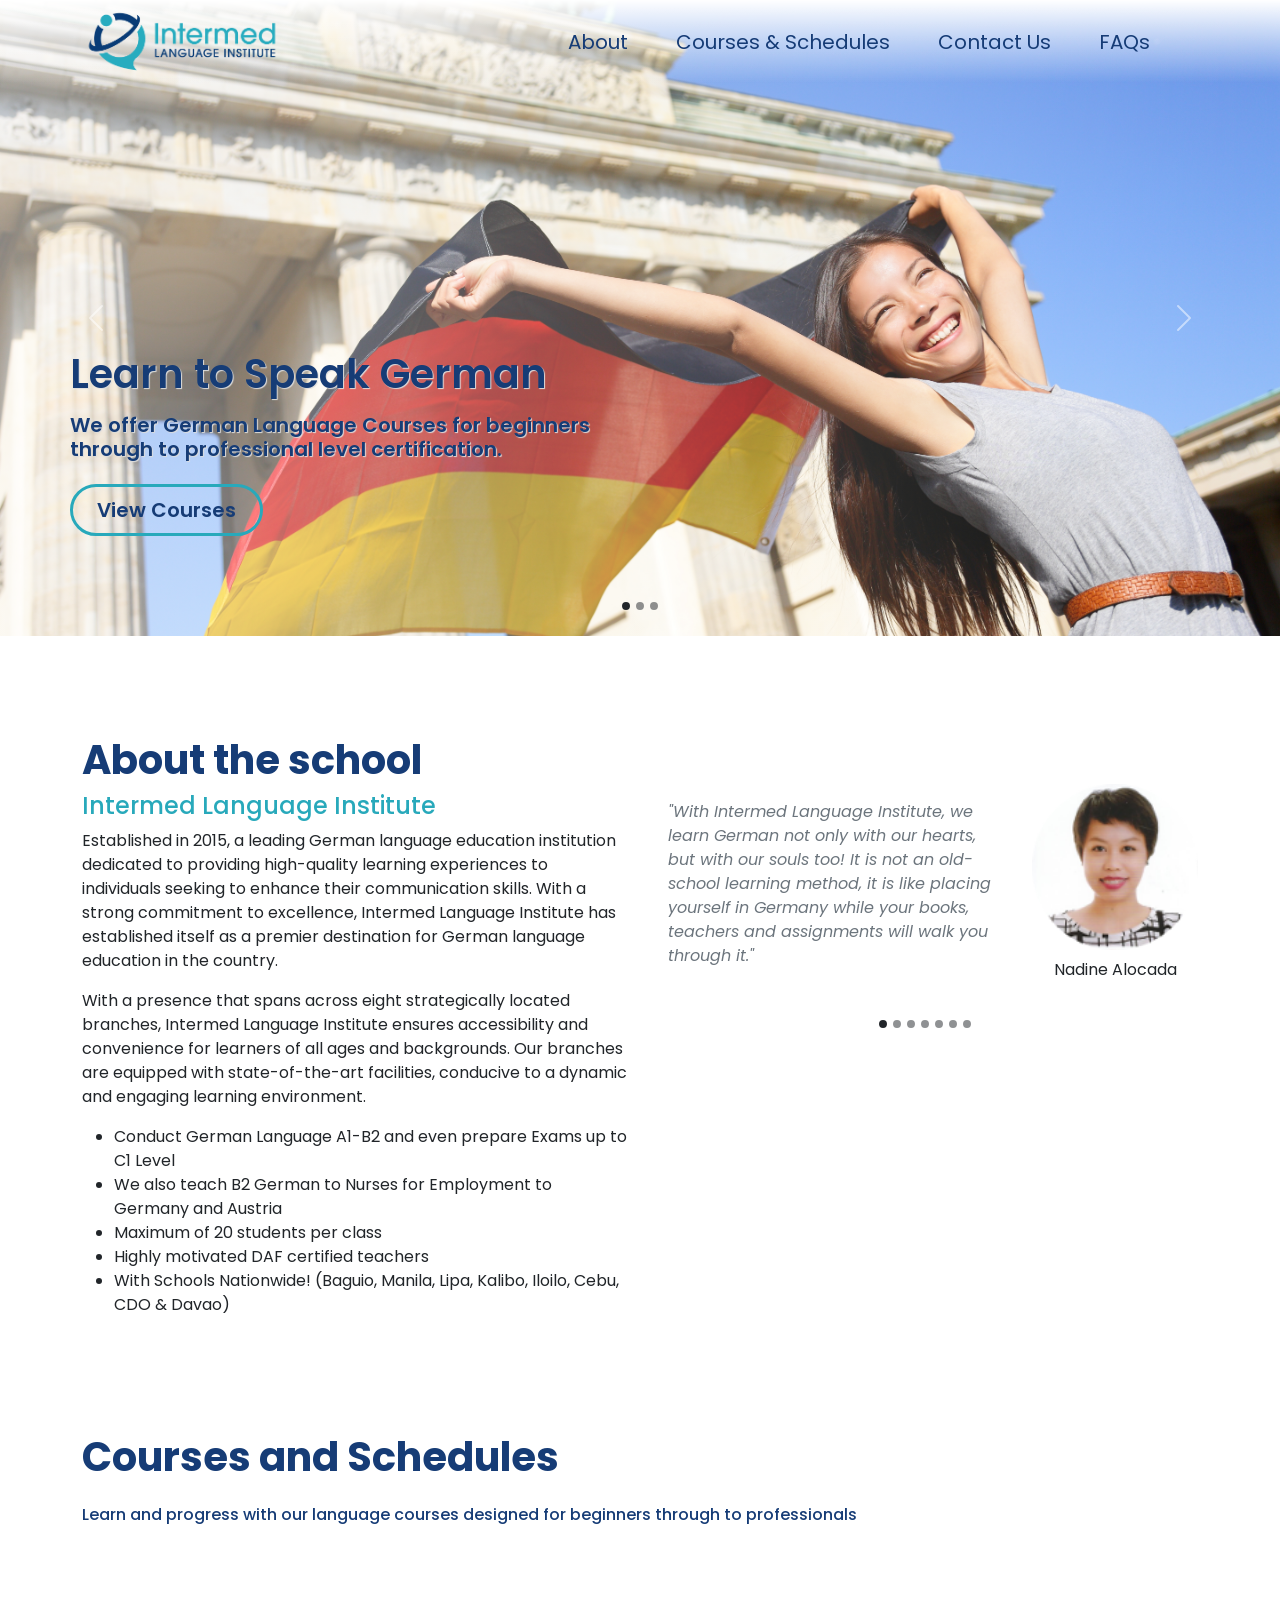
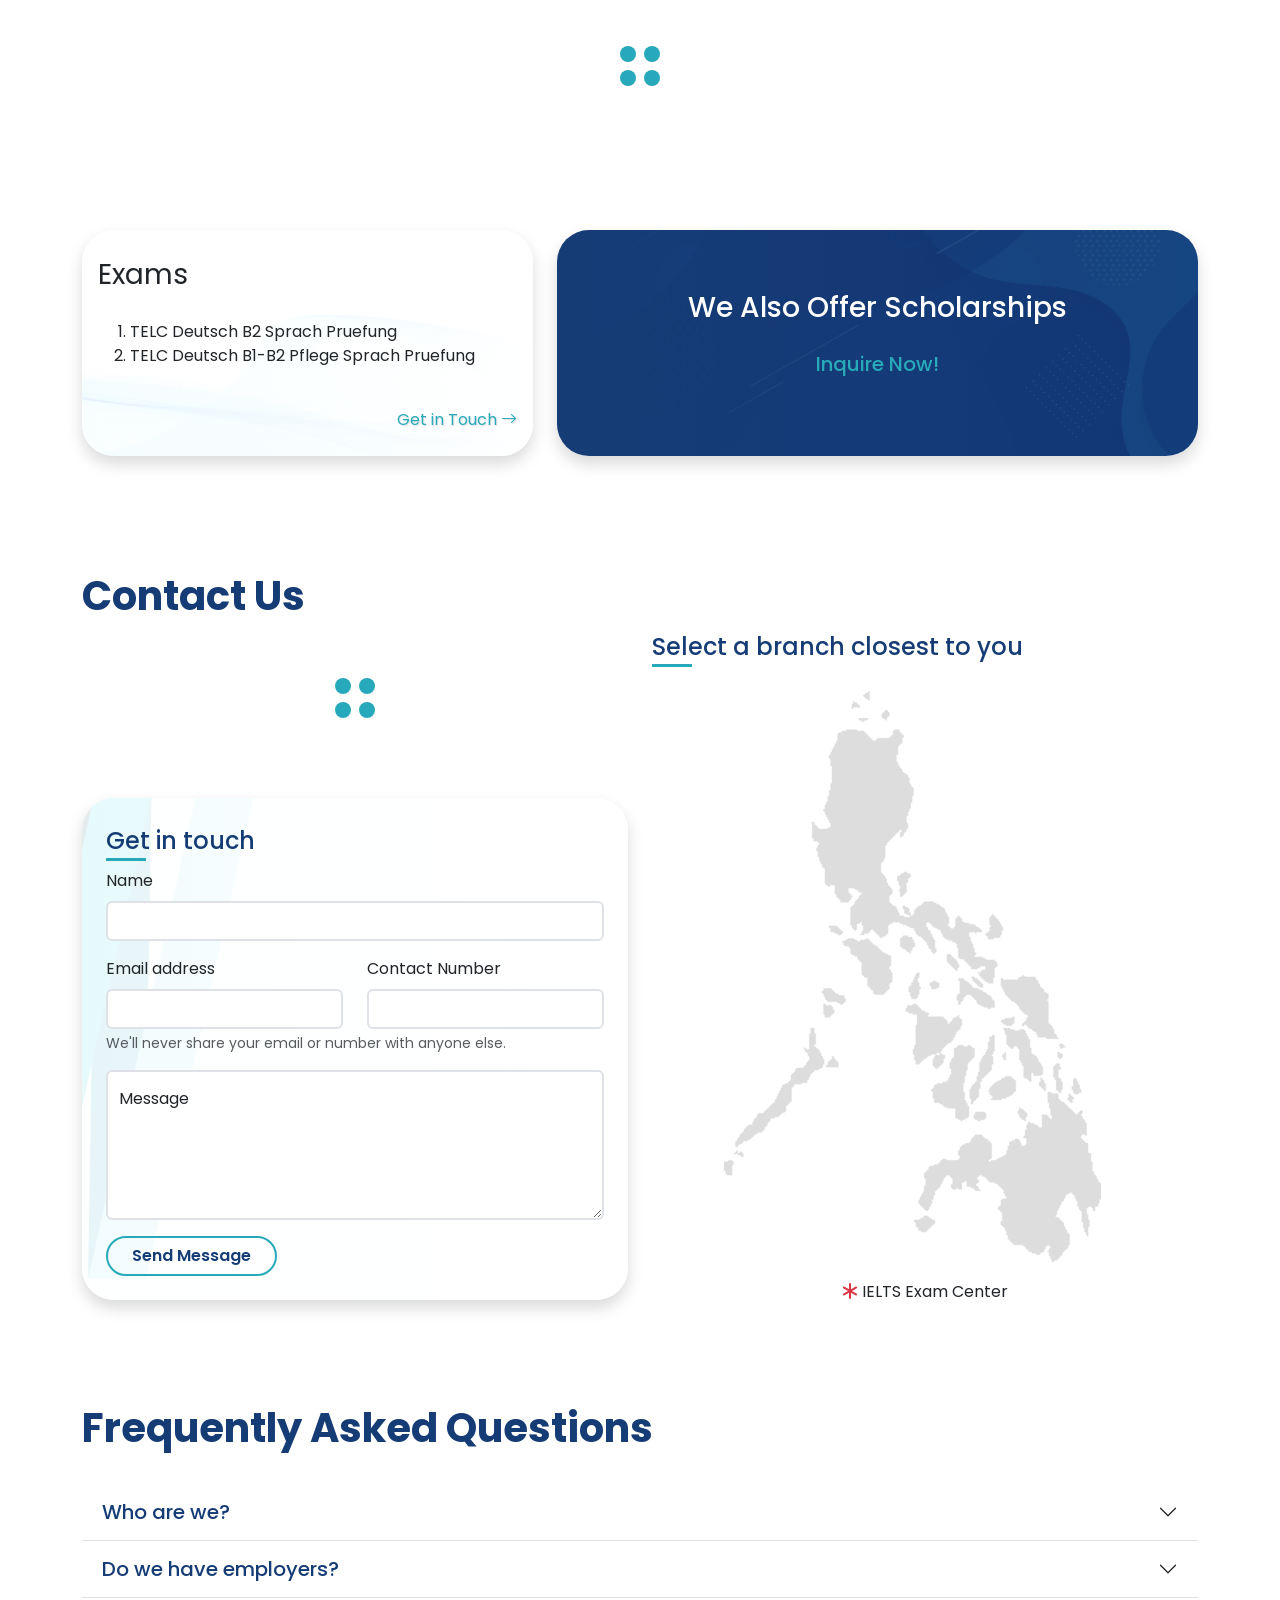
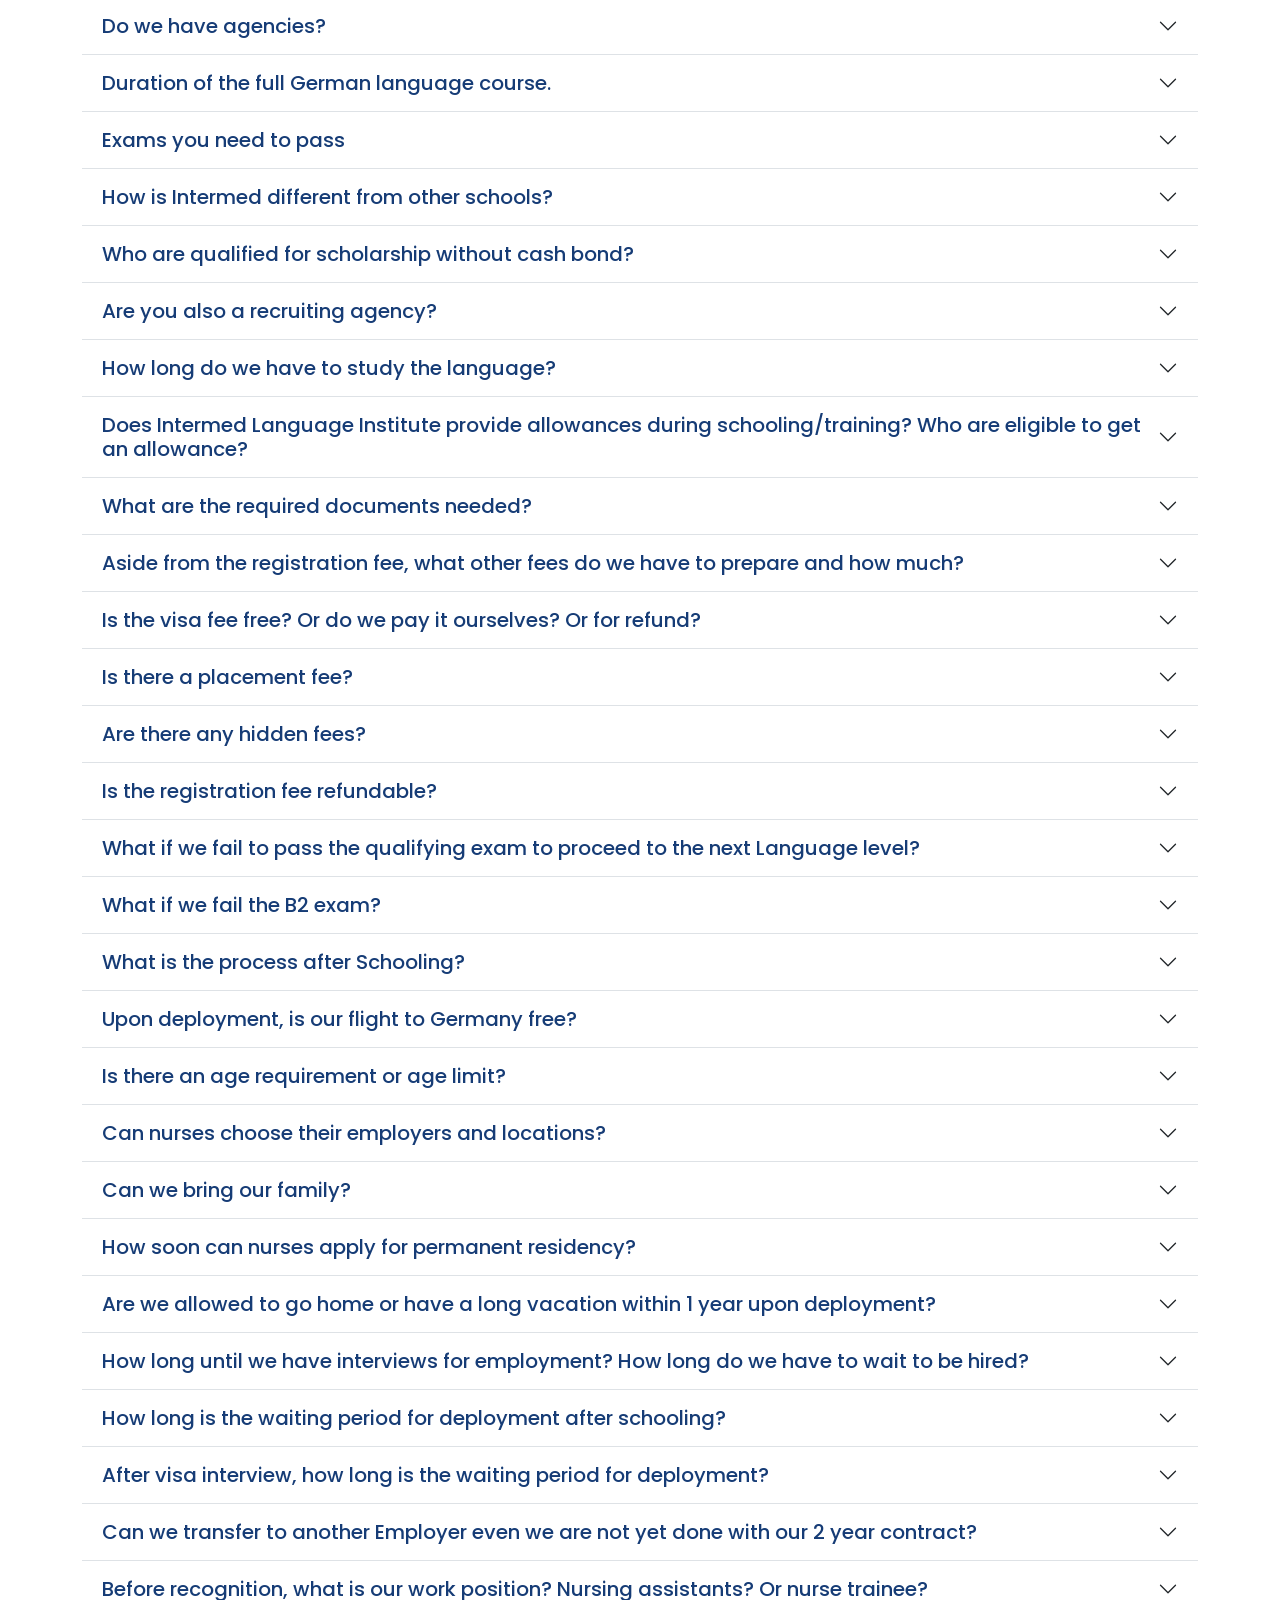
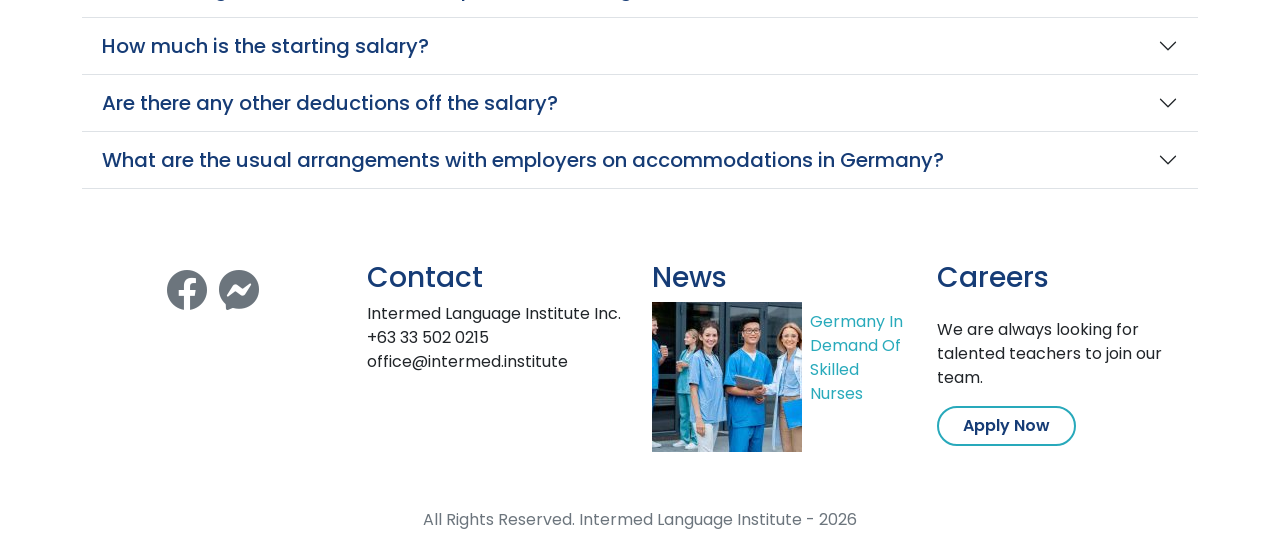
==== index.html @ edffe968 "Initial commit" ====
<!DOCTYPE html>
<html lang="en">

<head>
    <meta charset="UTF-8">
    <meta name="viewport" content="width=device-width, initial-scale=1.0">

    <!-- This site is optimized with the Yoast SEO plugin v15.1.1 - https://yoast.com/wordpress/plugins/seo/ -->
	<title>Intermed Language Institute | German Language School</title>
	<meta name="description" content="Established in 2015, Intermed Language Instuitute is the leading German language school in the Philippines." />
	<meta name="robots" content="index, follow, max-snippet:-1, max-image-preview:large, max-video-preview:-1" />
    <meta name="title" content="Course Schedules | Intermed Language Institute | German Language School">
	<link rel="canonical" href="https://intermed.institute/" />
	<meta property="og:locale" content="en_US" />
	<meta property="og:type" content="website" />
	<meta property="og:title" content="Intermed Language Intitute | German Language School" />
	<meta property="og:description" content="Established in 2015, Intermed Language Instuitute is the leading German language school in the Philippines." />
	<meta property="og:url" content="https://intermed.institute/" />
	<meta property="og:site_name" content="Intermed Language Institute" />
	<meta property="article:modified_time" content="2020-10-29T06:27:48+00:00" />
	<meta name="twitter:card" content="summary_large_image" />
	<script type="application/ld+json" class="yoast-schema-graph">{"@context":"https://schema.org","@graph":[{"@type":"WebSite","@id":"https://intermed.institute/#website","url":"https://intermed.institute/","name":"Intermed Language Institute","description":"Your Gateway to Germany and Austria","potentialAction":[{"@type":"SearchAction","target":"https://intermed.institute/?s={search_term_string}","query-input":"required name=search_term_string"}],"inLanguage":"en-US"},{"@type":"WebPage","@id":"https://intermed.institute/#webpage","url":"https://intermed.institute/","name":"Intermed Language Institute | German Language School","isPartOf":{"@id":"https://intermed.institute/#website"},"datePublished":"2018-08-17T16:15:11+00:00","dateModified":"2020-10-29T06:27:48+00:00","description":"Established in 2015, Intermed Language Instuitute is the leading German language school in the Philippines.","inLanguage":"en-US","potentialAction":[{"@type":"ReadAction","target":["https://intermed.institute/"]}]}]}</script>
	<!-- / Yoast SEO plugin. -->

    <link rel="icon" type="image/png" href="/images/im-icon.png">
    <link href="https://cdn.jsdelivr.net/npm/bootstrap@5.3.3/dist/css/bootstrap.min.css" rel="stylesheet"
        integrity="sha384-QWTKZyjpPEjISv5WaRU9OFeRpok6YctnYmDr5pNlyT2bRjXh0JMhjY6hW+ALEwIH" crossorigin="anonymous">
    <link rel="stylesheet" href="https://cdn.jsdelivr.net/npm/bootstrap-icons@1.11.3/font/bootstrap-icons.min.css">
    <link rel="preconnect" href="https://fonts.googleapis.com">
    <link rel="preconnect" href="https://fonts.gstatic.com" crossorigin>
    <link
        href="https://fonts.googleapis.com/css2?family=Poppins:ital,wght@0,100;0,200;0,300;0,400;0,500;0,600;0,700;0,800;0,900;1,100;1,200;1,300;1,400;1,500;1,600;1,700;1,800;1,900&family=Roboto:ital,wght@0,100;0,300;0,400;0,500;0,700;0,900;1,100;1,300;1,400;1,500;1,700;1,900&display=swap"
        rel="stylesheet">

    <link rel="stylesheet" href="style.css" />
    <link rel="stylesheet" href="fonts.css" />
    <link rel="stylesheet" href="loader.css" />

</head>

<body class="poppins-regular">
    <nav class="navbar navbar-expand-md fixed-top p-0" id="navbar-menu" aria-label="Thirteenth navbar example">
        <div class="container-md">
            <a class="navbar-brand col-lg-3 me-auto scroll-to-section" href="#home">
                <img src="/images/logo.png" width="200px" />
            </a>
            <button class="navbar-toggler" type="button" data-bs-toggle="collapse" data-bs-target="#navbarsExample11"
                aria-controls="navbarsExample11" aria-expanded="false" aria-label="Toggle navigation">
                <span class="navbar-toggler-icon"></span>
            </button>

            <div class="collapse navbar-collapse d-lg-flex justify-content-end" id="navbarsExample11">
                <ul class="navbar-nav justify-content-lg-end">
                    <li class="nav-item">
                        <a class="nav-link pe-5 ps-0 scroll-to-section" href="#about">About</a>
                    </li>
                    <li class="nav-item">
                        <a class="nav-link pe-5 ps-0 scroll-to-section" href="#courses">Courses & Schedules</a>
                    </li>
                    <!-- <li class="nav-item">
                        <a class="nav-link pe-5 ps-0 scroll-to-section" href="#scholarship">Scholarship</a>
                    </li> -->
                    <li class="nav-item">
                        <a class="nav-link pe-5 ps-0 scroll-to-section" href="#contact-us">Contact Us</a>
                    </li>
                    <li class="nav-item">
                        <a class="nav-link pe-5 ps-0 scroll-to-section" href="#faq">FAQs</a>
                    </li>
                </ul>
            </div>
        </div>
    </nav>
    <section id="home">
        <div class="container-fluid p-0">
            <div id="carousel-main" class="carousel slide carousel-fade" data-bs-ride="carousel"
                data-bs-interval="10000">
                <div class="carousel-indicators">
                    <button type="button" data-bs-target="#carousel-main" data-bs-slide-to="0" class="active bg-dark"
                        aria-current="true" aria-label="Learn to Speak German"></button>
                    <button type="button" data-bs-target="#carousel-main" data-bs-slide-to="1" class="bg-dark"
                        aria-label="Join a Course"></button>
                    <button type="button" data-bs-target="#carousel-main" data-bs-slide-to="2" class="bg-dark"
                        aria-label="Your Gateway to Germany and Austria"></button>
                </div>
                <div class="carousel-inner">
                    <div class="carousel-item active" id="carousel-main-first">
                        <div class="container-md" style="padding:350px 0 100px 0;">
                            <div class="row justify-content-start">
                                <div class="col-6">
                                    <h1>Learn to Speak German</h1>
                                    <h5>We offer German Language Courses for beginners <br /> through to professional
                                        level certification.</h5>
                                    <a href="#courses" type="button"
                                        class="btn btn-outline-info border-3 rounded-pill btn-lg px-4 mt-2 btn-main-carousel">View
                                        Courses</a>
                                </div>
                            </div>
                        </div>
                    </div>
                    <div class="carousel-item" id="carousel-main-second">
                        <div class="container-md" style="padding:350px 0 100px 0;">
                            <div class="row justify-content-end">
                                <div class="col-6">
                                    <h1>Join a Course</h1>
                                    <h5>Find the next German Language Course available for you. <br /><br /></h5>
                                    <a href="#courses" type="button"
                                        class="btn btn-outline-info border-3 rounded-pill btn-lg px-4 mt-2 btn-main-carousel">See
                                        Schedules</a>
                                </div>
                            </div>
                        </div>
                    </div>
                    <div class="carousel-item" id="carousel-main-third">
                        <div class="container-md" style="padding:350px 0 100px 0;">
                            <div class="row justify-content-start">
                                <div class="col-6">
                                    <h1>We Offer Scholarships</h1>
                                    <h5>Free German Language Courses for eligible individuals.</h5>
                                    <a href="javascript:void(0);" type="button"
                                        class="btn btn-outline-info border-3 rounded-pill btn-lg px-4 mt-2 btn-main-carousel"
                                        data-bs-toggle="modal" data-bs-target="#inquiry-modal"
                                        data-bs-course="Scholarship">Inquire Details</a>
                                </div>
                            </div>
                        </div>
                    </div>
                </div>
                <button class="carousel-control-prev" type="button" data-bs-target="#carousel-main"
                    data-bs-slide="prev">
                    <span class="carousel-control-prev-icon" aria-hidden="true"></span>
                    <span class="visually-hidden">Previous</span>
                </button>
                <button class="carousel-control-next" type="button" data-bs-target="#carousel-main"
                    data-bs-slide="next">
                    <span class="carousel-control-next-icon" aria-hidden="true"></span>
                    <span class="visually-hidden">Next</span>
                </button>
            </div>
        </div>
    </section>
    <section id="about" class="page-section">
        <div class="container-md">
            <div class="row row-cols-1 row-cols-lg-2">
                <div class="col">
                    <h1 class="title">About the school</h1>
                    <h2 class="subtitle">Intermed Language Institute</h2>
                    <p>Established in 2015, a leading German language education institution dedicated to providing high-quality learning experiences to individuals seeking to enhance their communication skills. With a strong commitment to excellence, Intermed Language Institute has established itself as a premier destination for German language education in the country.</p>
                    <p>With a presence that spans across eight strategically located branches, Intermed Language Institute ensures accessibility and convenience for learners of all ages and backgrounds. Our branches are equipped with state-of-the-art facilities, conducive to a dynamic and engaging learning environment.</p>
                    <ul>
                        <li>Conduct German Language A1-B2 and even prepare Exams up to C1 Level</li>
                        <li>We also teach B2 German to Nurses for Employment to Germany and Austria</li>
                        <li>Maximum of 20 students per class</li>
                        <li>Highly motivated DAF certified teachers</li>
                        <li>With Schools Nationwide! (Baguio, Manila, Lipa, Kalibo, Iloilo, Cebu, CDO & Davao)</li>
                    </ul>
                </div>
                <div class="col">
                    <div id="carousel-testimonials" class="carousel slide" data-bs-ride="carousel">
                        <div class="carousel-indicators" id="carousel-indicators-testimonials"></div>
                        <div class="carousel-inner py-5" id="carousel-inner-testimonials"></div>
                    </div>
                </div>
            </div>
        </div>
    </section>
    <section id="courses" class="page-section">
        <div class="container-md">
            <h1 class="title">Courses and Schedules</h1>
            <h6 class="py-3">Learn and progress with our language courses designed for beginners through to
                professionals</h6>
            <div class="row row-cols-1 row-cols-md-2 row-cols-lg-4 justify-content-center mb-3" id="courses-details">
                <div class="col">
                    <div class="p-5">
                        <div class="wizard-loader">
                            <div class="loader-inner">
                                <div class="box-1"></div>
                                <div class="box-2"></div>
                                <div class="box-3"></div>
                                <div class="box-4"></div>
                            </div>
                        </div>
                    </div>
                </div>
            </div>
            <div class="row">
                <div class="col-md-5 mb-3">
                    <div class="card h-100 border-0 rounded-5 shadow py-3 blue-modern">
                        <div class="card-header fs-3 bg-transparent border-0">Exams</div>
                        <div class="card-body">
                            <ol>
                                <li>TELC Deutsch B2 Sprach Pruefung </li>
                                <li>TELC Deutsch B1-B2 Pflege Sprach Pruefung</li>
                            </ol>
                        </div>
                        <div class="card-footer d-flex justify-content-end bg-transparent border-0">
                            <a href="javascript:void(0);" type="button" class="join-inquire text-decoration-none text-shadow-light"
                                style="--bs-link-color-rgb:40, 170, 187;" data-bs-toggle="modal"
                                data-bs-target="#inquiry-modal" data-bs-course="Exam">Get in Touch <i
                                    class="bi bi-arrow-right"></i></a>
                        </div>
                    </div>
                </div>
                <div class="col-md-7 mb-3">
                    <div class="card h-100 border-0 rounded-5 shadow py-3 dark-blue-abstract">
                        <div class="card-body d-flex flex-column align-items-center justify-content-center">
                            <h3 class="text-white">We Also Offer Scholarships</h3>
                            <div class="py-3">
                                <a href="javascript:void(0);" type="button"
                                    class="join-inquire text-decoration-none fs-5 fw-medium"
                                    style="--bs-link-color-rgb:40, 170, 187;" data-bs-toggle="modal"
                                    data-bs-target="#inquiry-modal" data-bs-course="Scholarship">Inquire Now!</a>
                            </div>
                        </div>
                    </div>
                </div>
            </div>
        </div>
    </section>
    <!-- <section id="scholarship" class="page-section">
        <div class="container-md">
            <div class="row row-cols-1 row-cols-md-2">
                <div class="col">
                    <h1 class="title">Scholarships</h1>
                    <p>Are you a Filipino Registered Nurse?</p>
                    <p>Are you interested to live and work in Germany?</p>
                    <p>Do you have at least 2 years of recent bedside experience preferably from a hospital abroad or
                        local tertiary hospitals? (dental, derma, school, company, or occupational nurse roles do not
                        qualify)</span></p>
                    <ul>
                        <li>Below 40 years old</li>
                        <li>Work gap must not exceed to 1 year</li>
                    </ul>
                    <p>Please leave us your details and CV here to see if you are eligible for our (8 month course)
                        scholarship program!</p>
                    <p>Let us be your gateway to Germany!</p>
                    <p>Scholarship inclusions:</p>
                    <ul>
                        <li>FREE TUITION FEES for full language levels (A1 to B2)</li>
                        <li>No placement fees and no salary deductions</li>
                        <li>Free translation of original documents by accredited translators in Germany</li>
                        <li>Free One-way ticket to Germany upon deployment shouldered by the employer</li>
                        <li>Free TELC B2 intensive review and free TELC B2 exam on first take</li>
                        <li>Free PDF books for the online class &amp; free physical books for when the physical classes
                            resume</li>
                        <li>Secured employment contract</li>
                    </ul>
                </div>
                <div class="col">
                    <form id="apply-scholarship-form" enctype="multipart/form-data"
                        class="rounded-5 shadow px-4 pt-2 pb-5">
                        <h3 class="subtitle py-3">Apply for Scholarship</h3>
                        <div class="mb-3">
                            <label for="scholarship-name" class="form-label">Name</label>
                            <input type="text" class="form-control border-2" id="scholarship-name" name="name" required />
                        </div>
                        <div class="row row-cols-2">
                            <div class="col">
                                <label for="scholarship-email" class="form-label">Email address</label>
                                <input type="email" class="form-control border-2" name="email" id="scholarship-email"
                                    aria-describedby="infoHelp" required />
                            </div>
                            <div class="col">
                                <label for="scholarship-email" class="form-label">Contact Number</label>
                                <input type="text" class="form-control border-2" name="number" id="scholarship-contact"
                                    aria-describedby="infoHelp" required />
                            </div>
                        </div>
                        <div id="infoHelp" class="form-text mb-3">We'll never share your email or number with anyone
                            else.</div>
                        <div class="mb-3">
                            <label for="scholarship-file" class="form-label">Upload CV</label>
                            <input class="form-control border-2" type="file" name="file" id="scholarship-file"
                                accept="application/pdf, image/*, text/plain" required />
                        </div>
                        <div class="mb-3 form-floating">
                            <textarea class="form-control border-2" placeholder="Message" name="message"
                                id="scholarship-message" style="min-height: 150px"></textarea>
                            <label for="scholarship-message">Message</label>
                        </div>
                        <button type="submit" class="btn btn-outline-info btn-normal rounded-pill border-2 px-4">Send
                            Application</button>
                    </form>
                </div>
            </div>
        </div>
    </section> -->
    <section id="contact-us" class="page-section">
        <div class="container-md">
            <h1 class="title">Contact Us</h1>
            <div class="row row-cols-1 row-cols-lg-2">
                <div class="col order-lg-2">
                    <h3 class="subtitle">Select a branch closest to you</h3>
                    <div class="p-3 d-flex justify-content-center">
                        <div class="position-relative" id="philippine-map">
                            <img src="/images/map.png" />
                        </div>
                    </div>
                    <div class="text-center"><i class="bi bi-asterisk text-danger"></i> IELTS Exam Center</div>
                </div>
                <div class="col order-md-1">
                    <div id="contact-location-details" class="mb-3">
                        <div class="wizard-loader">
                            <div class="loader-inner">
                                <div class="box-1"></div>
                                <div class="box-2"></div>
                                <div class="box-3"></div>
                                <div class="box-4"></div>
                            </div>
                        </div>
                    </div>
                    <form id="contact-us-form" class="rounded-5 shadow p-4 blue-line">
                        <div id="contact-wrapper">
                            <input type="hidden" name="to" id="contact-to" />
                            <h3 class="subtitle">Get in touch</h3>
                            <div class="mb-3">
                                <label for="contact-name" class="form-label">Name</label>
                                <input type="text" class="form-control border-2" id="contact-name" name="name"
                                    required />
                            </div>
                            <div class="row row-cols-2">
                                <div class="col">
                                    <label for="contact-email" class="form-label">Email address</label>
                                    <input type="email" class="form-control border-2" name="email" id="contact-email"
                                        aria-describedby="infoHelp" required />
                                </div>
                                <div class="col">
                                    <label for="contact-number" class="form-label">Contact Number</label>
                                    <input type="text" class="form-control border-2" name="number" id="contact-number"
                                        aria-describedby="infoHelp" required />
                                </div>
                            </div>
                            <div id="infoHelp" class="form-text mb-3">We'll never share your email or number with anyone
                                else.</div>
                            <div class="mb-3 form-floating">
                                <textarea class="form-control border-2" placeholder="Message" name="message"
                                    id="contact-message" style="min-height: 150px"></textarea>
                                <label for="contact-message">Message</label>
                            </div>
                            <div class="d-flex align-items-center">
                                <button type="submit"
                                    class="btn btn-outline-info btn-normal rounded-pill border-2 px-4">Send
                                    Message</button>
                                <p class="notifier text-success my-0 mx-3 d-none">Message Sent!</p>
                            </div>
                        </div>
                    </form>
                </div>
            </div>
        </div>
    </section>
    <section id="faq" class="page-section mb-5">
        <div class="container-md">
            <h1 class="title">Frequently Asked Questions</h1>
            <div class="py-4">
            <div class="accordion" id="faq-accordion"></div>
            </div>
        </div>
    </section>
    <footer>
        <div class="container-md mb-5">
            <div class="row row-cols-1 row-cols-md-2 row-cols-lg-4">
                <div class="col d-flex justify-content-center">
                    <div>
                        <a href="https://www.facebook.com/intermedph" target="_blank" type="button" class="mx-1"><i
                                class="bi bi-facebook fs-1 text-secondary"></i></a>
                        <a href="https://www.facebook.com/msg/intermedph" target="_blank" type="button" class="mx-1"><i
                                class="bi bi-messenger fs-1 text-secondary"></i></a>
                    </div>
                </div>
                <div class="col">
                    <h3>Contact</h3>
                    <div>Intermed Language Institute Inc.</div>
                    <div><a href="tel:+63 33 502 0215" target="_blank" class="text-decoration-none text-dark">+63 33 502 0215</a></div>
                    <div><a href="mailto:office@intermed.institute" target="_blank" class="text-decoration-none text-dark">office@intermed.institute</a></div>
                </div>
                <div class="col">
                    <h3>News</h3>
                    <div class="d-flex">
                        <img src="/images/news.jpg" />
                        <div class="p-2">
                            <a href="https://www.make-it-in-germany.com/en/working-in-germany/professions-in-demand/nursing"
                                target="_blank" class="fs-6 text-capitalize text-decoration-none"
                                style="--bs-link-color-rgb:40, 170, 187;">Germany In
                                Demand Of Skilled Nurses</a>
                        </div>
                    </div>
                </div>
                <div class="col">
                    <h3>Careers</h3>
                    <div class="py-3">We are always looking for talented teachers to join our team.</div>
                    <div class="text-left">
                        <button type="button" class="btn btn-outline-info rounded-pill px-4 btn-normal border-2"
                            data-bs-toggle="modal" data-bs-target="#application-modal" data-bs-title="Career Application">Apply
                            Now</button>
                    </div>
                </div>
            </div>
        </div>
        <div class="text-center p-2 text-secondary">
            All Rights Reserved. Intermed Language Institute - <span id="year"></span>
        </div>
    </footer>
    <!-- Modal -->
    <div class="modal fade" id="inquiry-modal" tabindex="-1" aria-labelledby="inquiry-modal-label" aria-hidden="true">
        <div class="modal-dialog modal-dialog-centered modal-lg">
            <div class="modal-content blue-line rounded-5 border-0 p-3">
                <div class="modal-header border-0">
                    <h1 class="modal-title fs-5" id="inquiry-modal-label">Courses or Schedules Inquiry</h1>
                    <button type="button" class="btn-close" data-bs-dismiss="modal" aria-label="Close"></button>
                </div>
                <div class="modal-body">
                    <form id="inquiry-form">
                        <div id="inquiry-wrapper">
                            <div class="mb-3">
                                <label for="inquiry-name" class="form-label">For</label>
                                <select class="form-control border-2" id="inquiry-for" name="for" required></select>
                            </div>
                            <div class="mb-3">
                                <label for="inquiry-name" class="form-label">Name</label>
                                <input type="text" class="form-control border-2" id="inquiry-name" name="name"
                                    required />
                            </div>
                            <div class="row row-cols-2">
                                <div class="col">
                                    <label for="inquiry-email" class="form-label">Email address</label>
                                    <input type="email" class="form-control border-2" name="email" id="inquiry-email"
                                        aria-describedby="infoHelp" required />
                                </div>
                                <div class="col">
                                    <label for="inquiry-number" class="form-label">Contact Number</label>
                                    <input type="text" class="form-control border-2" name="number" id="inquiry-number"
                                        aria-describedby="infoHelp" required />
                                </div>
                            </div>
                            <div id="infoHelp" class="form-text mb-3">We'll never share your email or number with anyone
                                else.</div>
                            <div class="mb-3 form-floating">
                                <textarea class="form-control border-2" placeholder="Message" name="message"
                                    id="inquiry-message" style="min-height: 150px"></textarea>
                                <label for="inquiry-message">Message</label>
                            </div>
                            <div class="d-flex align-items-center">
                                <button type="submit"
                                    class="btn btn-outline-info btn-normal rounded-pill border-2 px-4">Send
                                    Message</button>
                                <p class="notifier text-success my-0 mx-3 d-none">Message Sent!</p>
                            </div>
                        </div>
                    </form>
                </div>
            </div>
        </div>
    </div>
    <!-- Modal -->
    <div class="modal fade" id="application-modal" tabindex="-1" aria-labelledby="application-modal-label"
        aria-hidden="true">
        <div class="modal-dialog modal-dialog-centered modal-lg">
            <div class="modal-content blue-line rounded-5 border-0 p-3">
                <div class="modal-header border-0">
                    <h1 class="modal-title fs-5" id="application-modal-label">Application</h1>
                    <button type="button" class="btn-close" data-bs-dismiss="modal" aria-label="Close"></button>
                </div>
                <div class="modal-body">
                    <form id="application-form" enctype="multipart/form-data">
                        <input type="hidden" name="for" />
                        <div id="application-wrapper">
                            <div class="mb-3">
                                <label for="application-name" class="form-label">Name</label>
                                <input type="text" class="form-control border-2" id="application-name" name="name"
                                    required />
                            </div>
                            <div class="row row-cols-2">
                                <div class="col">
                                    <label for="application-email" class="form-label">Email address</label>
                                    <input type="email" class="form-control border-2" name="email"
                                        id="application-email" aria-describedby="infoHelp" required />
                                </div>
                                <div class="col">
                                    <label for="application-number" class="form-label">Contact Number</label>
                                    <input type="text" class="form-control border-2" name="number"
                                        id="application-number" aria-describedby="infoHelp" required />
                                </div>
                            </div>
                            <div id="infoHelp" class="form-text mb-3">We'll never share your email or number with anyone
                                else.</div>
                            <div class="mb-3">
                                <label for="application-file" class="form-label">Upload CV</label>
                                <input class="form-control border-2" type="file" name="file" id="application-file" required />
                            </div>
                            <div class="mb-3 form-floating">
                                <textarea class="form-control border-2" placeholder="Message" name="message"
                                    id="application-message" style="min-height: 150px"></textarea>
                                <label for="application-message">Message</label>
                            </div>
                            <div class="d-flex align-items-center">
                                <button type="submit"
                                    class="btn btn-outline-info btn-normal rounded-pill border-2 px-4">Send
                                    Application</button>
                                <p class="notifier text-success my-0 mx-3 d-none">Application Sent!</p>
                            </div>
                        </div>
                    </form>
                </div>
            </div>
        </div>
    </div>
    <script src="https://ajax.googleapis.com/ajax/libs/jquery/3.7.1/jquery.min.js"></script>
    <script src="https://cdn.jsdelivr.net/npm/bootstrap@5.3.3/dist/js/bootstrap.bundle.min.js"
        integrity="sha384-YvpcrYf0tY3lHB60NNkmXc5s9fDVZLESaAA55NDzOxhy9GkcIdslK1eN7N6jIeHz"
        crossorigin="anonymous"></script>
    <script type="text/javascript" src="script.js"></script>
</body>

</html>
---- style.css ----
/* body, html{
    color:#163C76;
} */

h1,h2,h3,h4,h5,h6{
    color:#163C76;
}


.nav-link.active {
    border-bottom: 2px solid #28a9bb;
}

.bg-white-gradient {
    background: linear-gradient(0deg, rgba(255, 255, 255, 0) 0%, rgba(255, 255, 255, 1) 100%);
}

.page-section {
    padding-top: 100px;
}

#carousel-main-first {
    background: linear-gradient(90deg, rgba(255, 255, 255, .5) 0%, rgba(255, 255, 255, 0) 100%), url('/images/carousel-menu-first.jpg');
    background-repeat: no-repeat;
    background-size: cover;
    background-position: center;
}

#carousel-main-second {
    background: linear-gradient(90deg, rgba(255, 255, 255, 0) 0%, rgba(255, 255, 255, .5) 100%), url('/images/carousel-menu-second.jpg');
    background-repeat: no-repeat;
    background-size: cover;
    background-position: center;
}

#carousel-main-third {
    background: linear-gradient(90deg, rgba(255, 255, 255, .5) 0%, rgba(255, 255, 255, 0) 100%), url('/images/carousel-menu-third.jpg');
    background-repeat: no-repeat;
    background-size: cover;
    background-position: center;
}

#carousel-main .carousel-inner h1, #carousel-main .carousel-inner h5{
    color: #163c76;
    margin-bottom: 15px;
    font-weight: 600;
    text-shadow: 1px 1px 1px #ddd;
}
.btn-main-carousel{
    --bs-btn-color: #163c76;
    --bs-btn-border-color: #28a9bb;
    --bs-btn-hover-color: #fff;
    --bs-btn-hover-bg: #28a9bb;
    --bs-btn-hover-border-color: #28a9bb;
    --bs-btn-focus-shadow-rgb: 13,202,240;
    --bs-btn-active-color: #fff;
    --bs-btn-active-bg: #28a9bb;
    --bs-btn-active-border-color: #28a9bb;
    font-weight: 600;
}
.btn-main-carousel:hover{
    color: white !important;
}
.btn-normal{
    --bs-btn-color: #163c76;
    --bs-btn-border-color: #28a9bb;
    --bs-btn-hover-color: #fff;
    --bs-btn-hover-bg: #28a9bb;
    --bs-btn-hover-border-color: #28a9bb;
    --bs-btn-focus-shadow-rgb: 13,202,240;
    --bs-btn-active-color: #fff;
    --bs-btn-active-bg: #28a9bb;
    --bs-btn-active-border-color: #28a9bb;
    font-weight: 600;
}
.btn-normal:hover{
    color: white !important;
}

.carousel-indicators [data-bs-target] {
    width: 8px !important;
    height: 8px !important;
    border-radius: 50% !important;
}

.navbar-nav .nav-link {
    font-size: 1.25rem;
    font-weight: 400;
    color: #163C76;
}

.navbar-nav .nav-link:hover {
    color: #28a9bb;
}

.navbar-nav .nav-link.active {
    position: relative;
    border: 0;
    color: #163C76;
}

.navbar-nav .nav-link.active::after {
    content: "";
    position: absolute;
    bottom: 0;
    height: 3px;
    background-color: #28a9bb;
    width: 60%;
    left: 0;
}

h1.title{
    font-weight: 700;
    color: 163C76;
}

h2.subtitle{
    font-size: 1.5rem;
    color:#28a9bb;
}
h3.subtitle{
    position:relative;
    font-size: 1.5rem;
    padding:5px 0;
}
h3.subtitle::after{
    content: "";
    position: absolute;
    bottom: 0;
    height: 3px;
    background-color: #28a9bb;
    width: 40px;
    left: 0;
}
.pin-map{
    text-decoration: none;
    color:#163C76;
    font-weight: 500;
}
.pin-map:hover{
    font-weight: 700;
}
.pin-map.active{
    color:#28a9bb;
    font-weight: 700;
}

.location-details{
    height:180px;
}

.location-details i{
    text-decoration: none;
    color:#28a9bb;
    font-weight: 500;
}
.location-details a, .location-details p{
    text-decoration: none;
    font-weight: 500;
    color: rgba(var(--bs-secondary-rgb));
}
.location-details a:hover{
    color: rgba(var(--bs-dark-rgb));
}
#apply-scholarship-form{
    background:linear-gradient(90deg, rgba(255, 255, 255, .9) 0%, rgba(255, 255, 255, 0.8) 100%),url('/images/blue-light.jpg');
    background-repeat:no-repeat;
    background-position-x:100%;
    background-size:cover;
}
.blue-line{
    background:linear-gradient(90deg, rgba(255, 255, 255, .9) 0%, rgba(255, 255, 255, 1) 100%),url('/images/blue-line.jpg');
    background-repeat:no-repeat;
    background-position-x:80%;
    background-size:cover;
}
.blue-modern{
    background:linear-gradient(90deg, rgba(255, 255, 255, .9) 0%, rgba(255, 255, 255, 1) 100%),url('/images/blue-modern.jpg');
    background-repeat:no-repeat;
    background-position-y:100%;
    background-size:cover;
}
.blue-abstract{
    background:linear-gradient(90deg, rgba(255, 255, 255, 1) 0%, rgba(255, 255, 255, .8) 100%),url('/images/blue-abstract.jpg');
    background-repeat:no-repeat;
    background-size:cover;
}
.dark-blue-abstract{
    background:linear-gradient(90deg, rgba(22, 60, 118, 1) 0%, rgba(22, 60, 118, .8) 100%),url('/images/dark-blue-abstract.jpg');
    background-repeat:no-repeat;
    background-size:cover;
}
.blue-abstract-0{
    background:linear-gradient(90deg, rgba(255, 255, 255, .9) 0%, rgba(255, 255, 255, .86) 100%),url('/images/blue-abstract.jpg');
    background-repeat:no-repeat;
    background-position-y:100%;
    background-position-x:0%;
}
.blue-abstract-25{
    background:linear-gradient(90deg, rgba(255, 255, 255, .85) 0%, rgba(255, 255, 255, .81) 100%),url('/images/blue-abstract.jpg');
    background-repeat:no-repeat;
    background-position-y:100%;
    background-position-x:21%;
}
.blue-abstract-5{
    background:linear-gradient(90deg, rgba(255, 255, 255, .8) 0%, rgba(255, 255, 255, .76) 100%),url('/images/blue-abstract.jpg');
    background-repeat:no-repeat;
    background-position-y:100%;
    background-position-x:39%;
}
.blue-abstract-75{
    background:linear-gradient(90deg, rgba(255, 255, 255, .75) 0%, rgba(255, 255, 255, .71) 100%),url('/images/blue-abstract.jpg');
    background-repeat:no-repeat;
    background-position-y:100%;
    background-position-x:56%;
}
.text-shadow-light{
    text-shadow: 1px 1px 1px #ddd;
}
---- fonts.css ----
.poppins-thin {
    font-family: "Poppins", sans-serif;
    font-weight: 100;
    font-style: normal;
}

.poppins-extralight {
    font-family: "Poppins", sans-serif;
    font-weight: 200;
    font-style: normal;
}

.poppins-light {
    font-family: "Poppins", sans-serif;
    font-weight: 300;
    font-style: normal;
}

.poppins-regular {
    font-family: "Poppins", sans-serif;
    font-weight: 400;
    font-style: normal;
}

.poppins-medium {
    font-family: "Poppins", sans-serif;
    font-weight: 500;
    font-style: normal;
}

.poppins-semibold {
    font-family: "Poppins", sans-serif;
    font-weight: 600;
    font-style: normal;
}

.poppins-bold {
    font-family: "Poppins", sans-serif;
    font-weight: 700;
    font-style: normal;
}

.poppins-extrabold {
    font-family: "Poppins", sans-serif;
    font-weight: 800;
    font-style: normal;
}

.poppins-black {
    font-family: "Poppins", sans-serif;
    font-weight: 900;
    font-style: normal;
}

.poppins-thin-italic {
    font-family: "Poppins", sans-serif;
    font-weight: 100;
    font-style: italic;
}

.poppins-extralight-italic {
    font-family: "Poppins", sans-serif;
    font-weight: 200;
    font-style: italic;
}

.poppins-light-italic {
    font-family: "Poppins", sans-serif;
    font-weight: 300;
    font-style: italic;
}

.poppins-regular-italic {
    font-family: "Poppins", sans-serif;
    font-weight: 400;
    font-style: italic;
}

.poppins-medium-italic {
    font-family: "Poppins", sans-serif;
    font-weight: 500;
    font-style: italic;
}

.poppins-semibold-italic {
    font-family: "Poppins", sans-serif;
    font-weight: 600;
    font-style: italic;
}

.poppins-bold-italic {
    font-family: "Poppins", sans-serif;
    font-weight: 700;
    font-style: italic;
}

.poppins-extrabold-italic {
    font-family: "Poppins", sans-serif;
    font-weight: 800;
    font-style: italic;
}

.poppins-black-italic {
    font-family: "Poppins", sans-serif;
    font-weight: 900;
    font-style: italic;
}

.roboto-thin {
    font-family: "Roboto", sans-serif;
    font-weight: 100;
    font-style: normal;
}

.roboto-thin-italic {
    font-family: "Roboto", sans-serif;
    font-weight: 100;
    font-style: italic;
}

.roboto-light {
    font-family: "Roboto", sans-serif;
    font-weight: 300;
    font-style: normal;
}

.roboto-light-italic {
    font-family: "Roboto", sans-serif;
    font-weight: 300;
    font-style: italic;
}

.roboto-regular {
    font-family: "Roboto", sans-serif;
    font-weight: 400;
    font-style: normal;
}

.roboto-regular-italic {
    font-family: "Roboto", sans-serif;
    font-weight: 400;
    font-style: italic;
}

.roboto-medium {
    font-family: "Roboto", sans-serif;
    font-weight: 500;
    font-style: normal;
}

.roboto-medium-italic {
    font-family: "Roboto", sans-serif;
    font-weight: 500;
    font-style: italic;
}

.roboto-bold {
    font-family: "Roboto", sans-serif;
    font-weight: 700;
    font-style: normal;
}

.roboto-bold-italic {
    font-family: "Roboto", sans-serif;
    font-weight: 700;
    font-style: italic;
}

.roboto-black {
    font-family: "Roboto", sans-serif;
    font-weight: 900;
    font-style: normal;
}

.roboto-black-italic {
    font-family: "Roboto", sans-serif;
    font-weight: 900;
    font-style: italic;
}
---- loader.css ----
.wizard-loader{width:90px;height:90px;margin:40px auto}
.wizard-loader .loader-inner{width:60px;height:60px;position:relative;margin:0 auto}
.wizard-loader .loader-inner div{content:"";width:16px;height:16px;border-radius:50%;background:#28a9bb;position:absolute;top:10px;left:10px;transform-origin:20px 20px;-webkit-animation:loading-14 2s infinite cubic-bezier(.5,0,.5,1);animation:loading-14 2s infinite cubic-bezier(.5,0,.5,1)}
.wizard-loader .loader-inner .box-2{top:10px;left:auto;right:10px;transform-origin:-4px 20px;-webkit-animation:loading-142 2s infinite cubic-bezier(.5,0,.5,1);animation:loading-142 2s infinite cubic-bezier(.5,0,.5,1)}
.wizard-loader .loader-inner .box-3{top:auto;left:auto;right:10px;bottom:10px;transform-origin:-4px -4px;-webkit-animation:loading-143 2s infinite cubic-bezier(.5,0,.5,1);animation:loading-143 2s infinite cubic-bezier(.5,0,.5,1)}
.wizard-loader .loader-inner .box-4{top:auto;bottom:10px;transform-origin:20px -4px;-webkit-animation:loading-144 2s infinite cubic-bezier(.5,0,.5,1);animation:loading-144 2s infinite cubic-bezier(.5,0,.5,1)}
.wizard-loader .text{display:block;font-size:12px;color:#28a9bb;text-align:center}
@-webkit-keyframes loading-14{
	0%{transform:rotate(90deg)}
	50%{transform:rotate(180deg)}
	75%{transform:rotate(270deg)}
	100%{transform:rotate(360deg)}
}
@keyframes loading-14{
	0%{transform:rotate(90deg)}
	50%{transform:rotate(180deg)}
	75%{transform:rotate(270deg)}
	100%{transform:rotate(360deg)}
}
@-webkit-keyframes loading-142{
	0%,25%{transform:rotate(90deg)}
	25%{transform:rotate(180deg)}
	75%{transform:rotate(270deg)}
	100%{transform:rotate(360deg)}
}
@keyframes loading-142{
	0%,25%{transform:rotate(90deg)}
	25%{transform:rotate(180deg)}
	75%{transform:rotate(270deg)}
	100%{transform:rotate(360deg)}
}
@-webkit-keyframes loading-143{
	0%,25%{transform:rotate(90deg)}
	50%{transform:rotate(270deg)}
	100%{transform:rotate(360deg)}
}
@keyframes loading-143{
	0%,25%{transform:rotate(90deg)}
	50%{transform:rotate(270deg)}
	100%{transform:rotate(360deg)}
}
@-webkit-keyframes loading-144{
	0%,25%{transform:rotate(90deg)}
	50%{transform:rotate(180deg)}
	100%,75%{transform:rotate(360deg)}
}
@keyframes loading-144{
	0%,25%{transform:rotate(90deg)}
	50%{transform:rotate(180deg)}
	100%,75%{transform:rotate(360deg)}
}
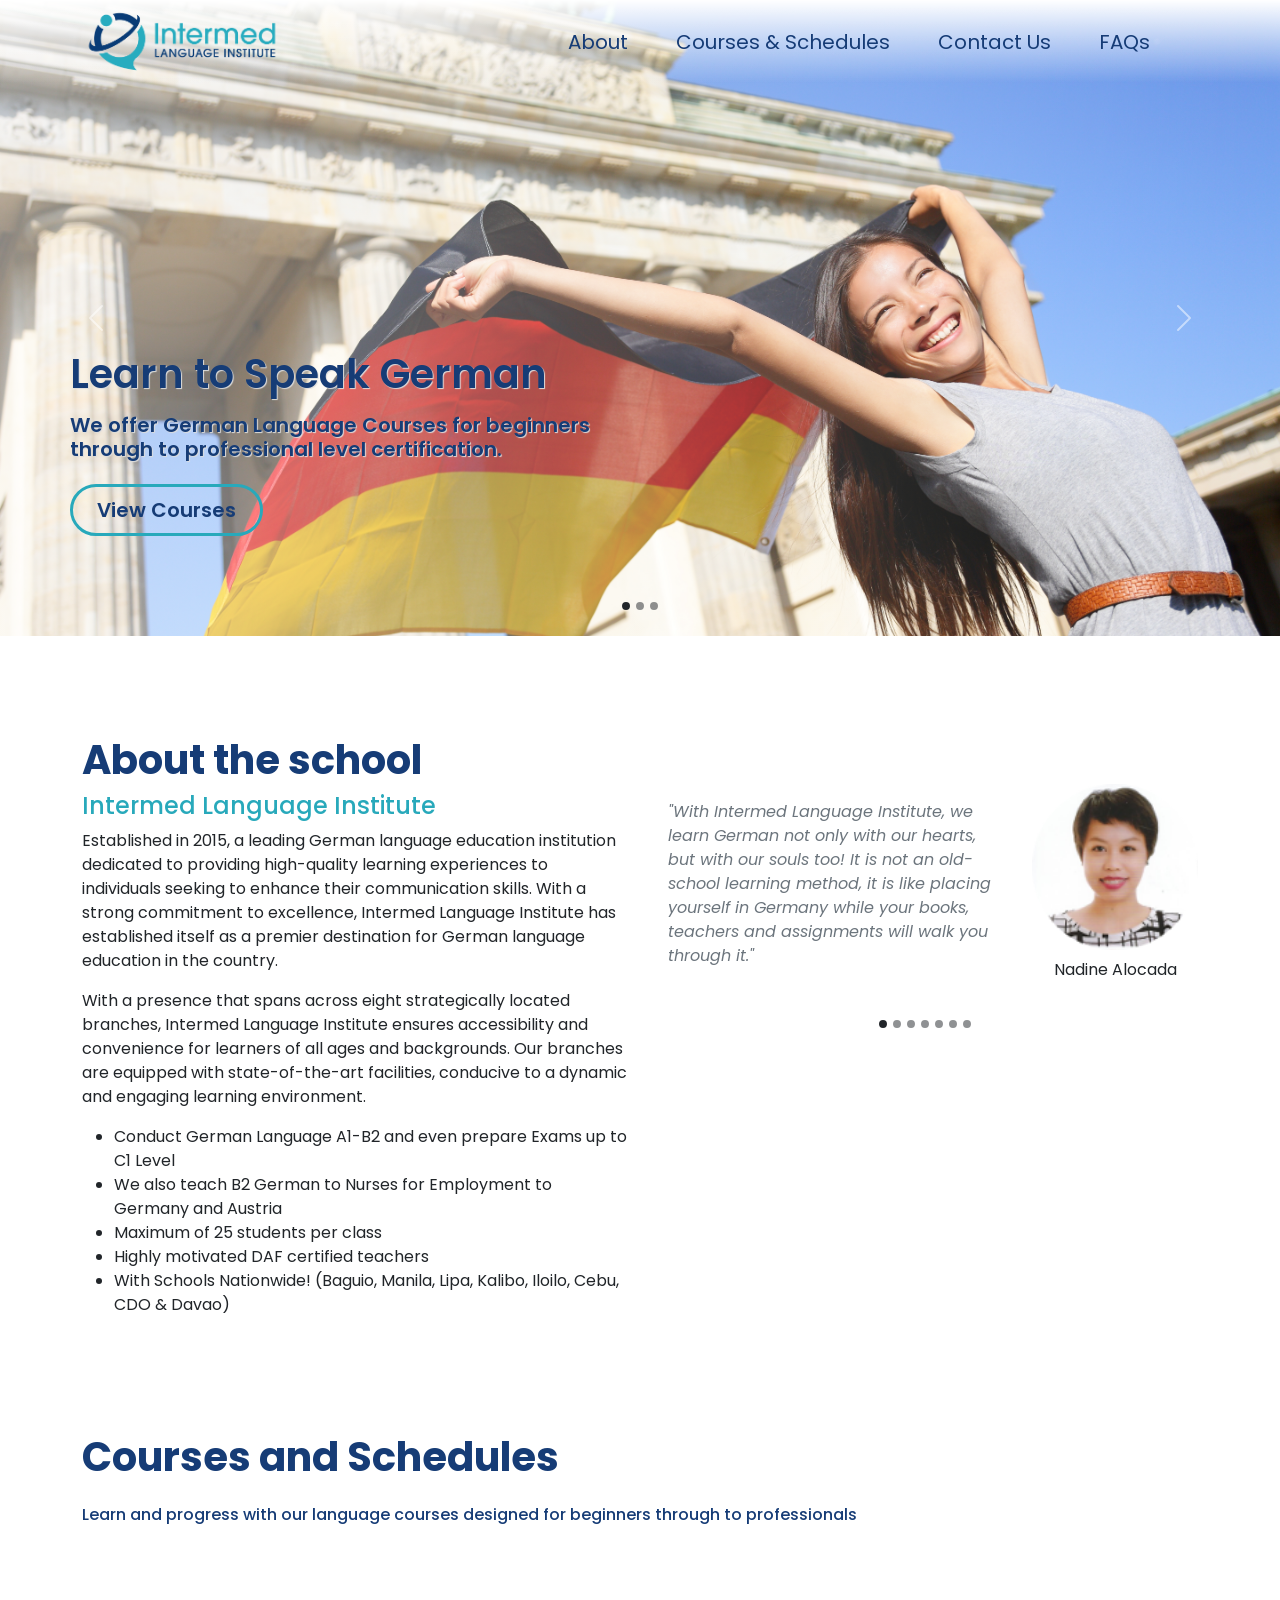
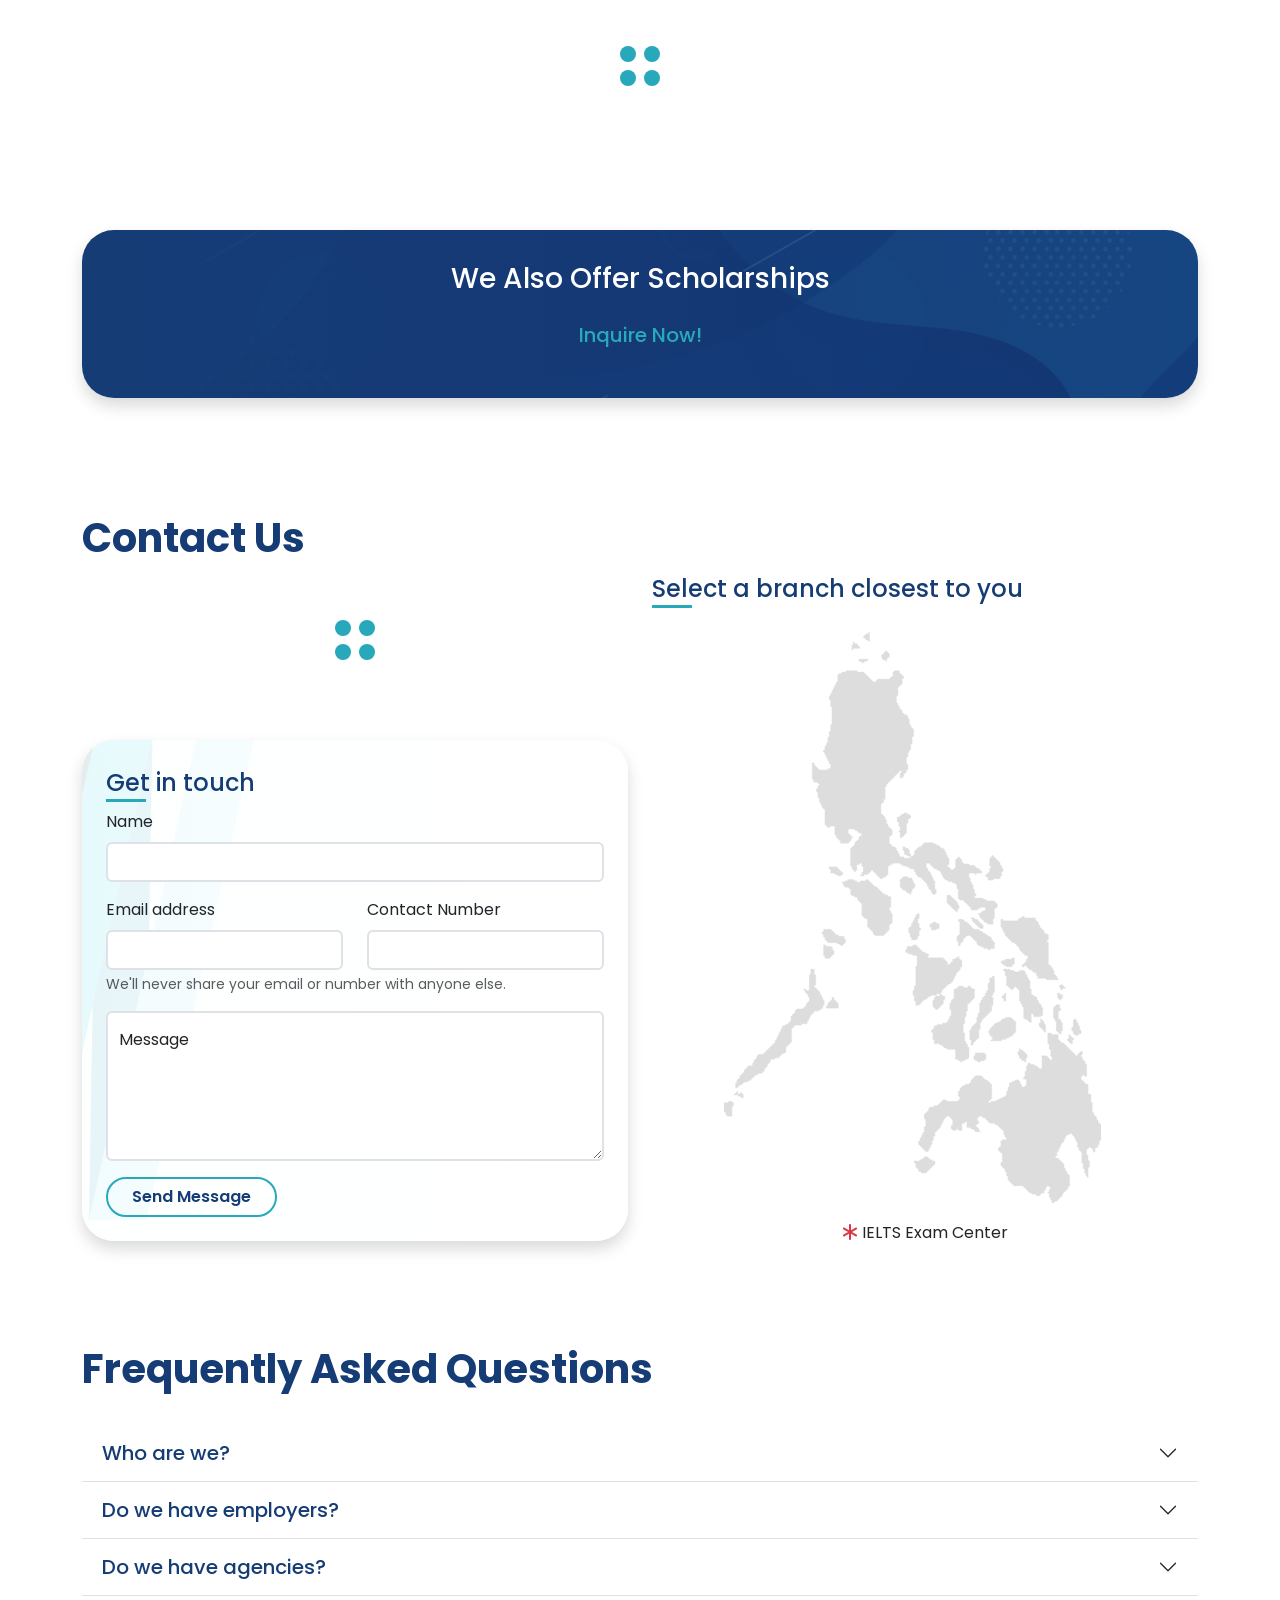
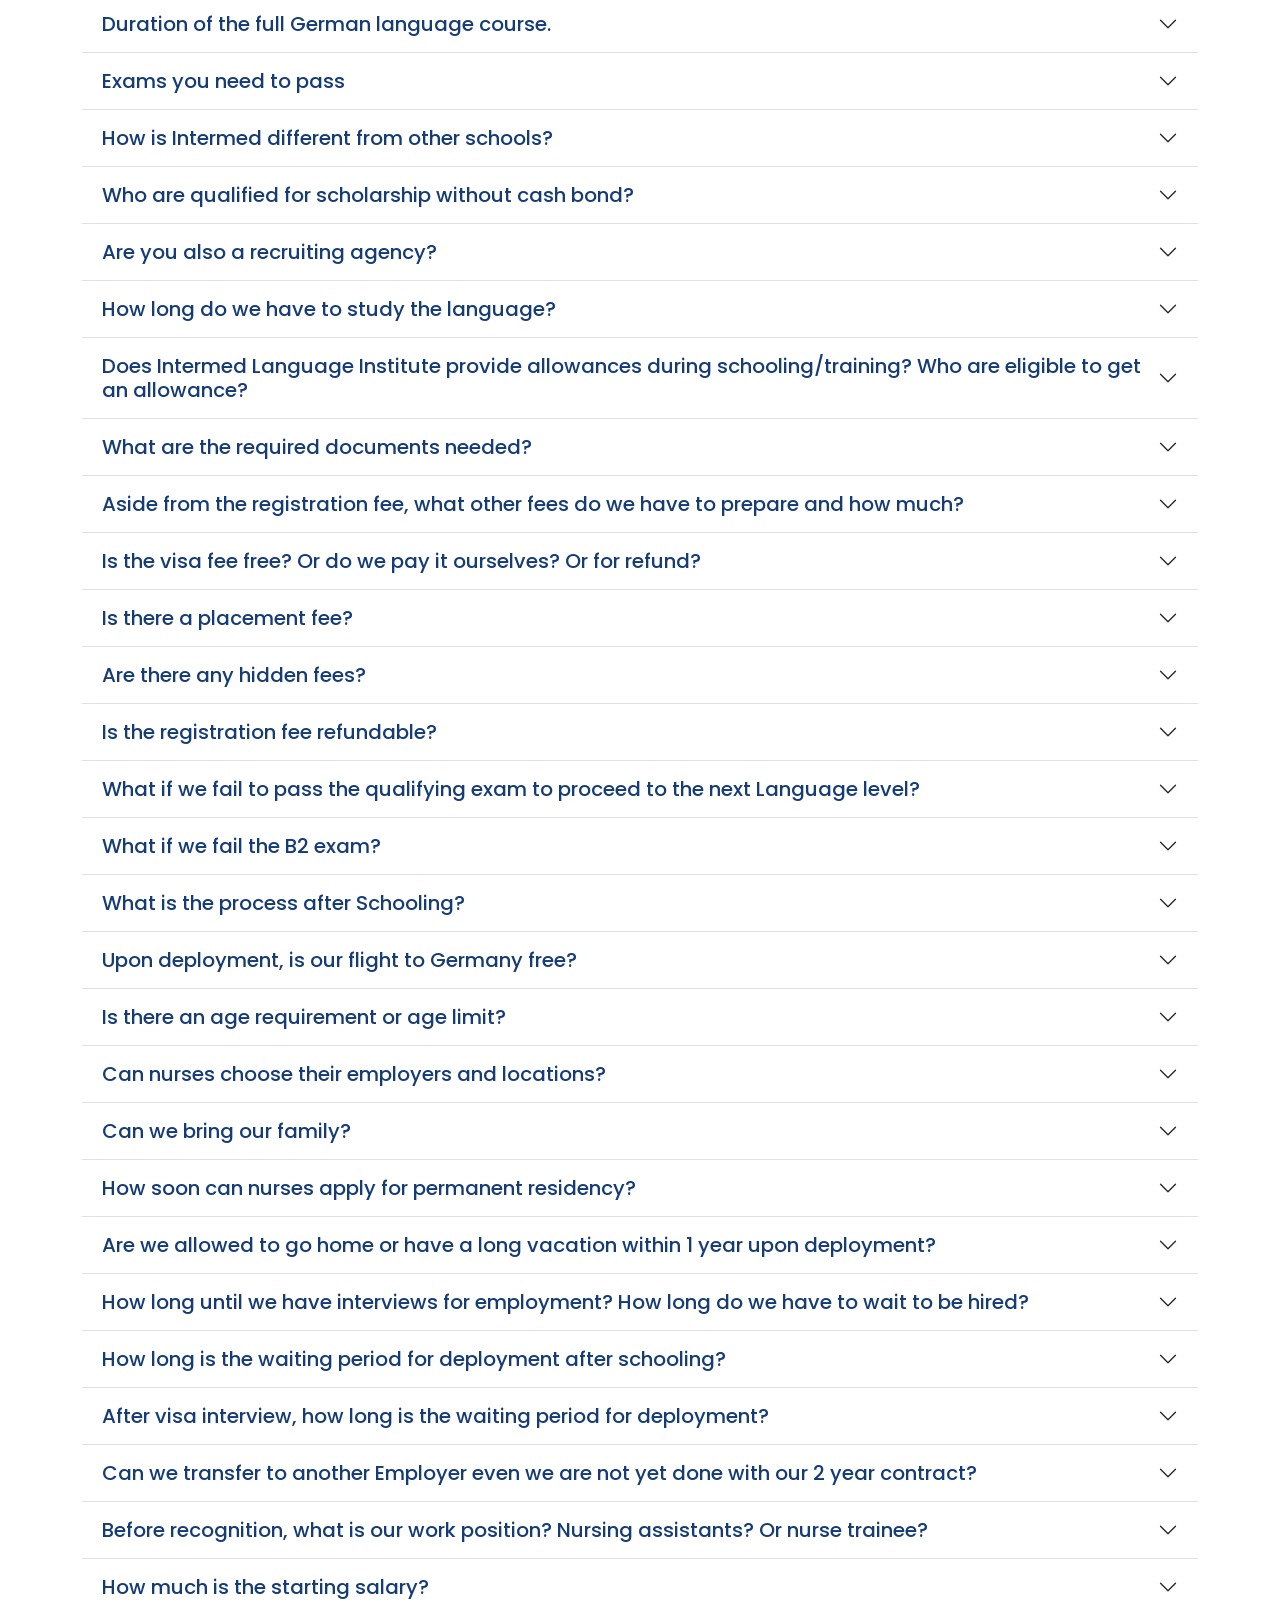
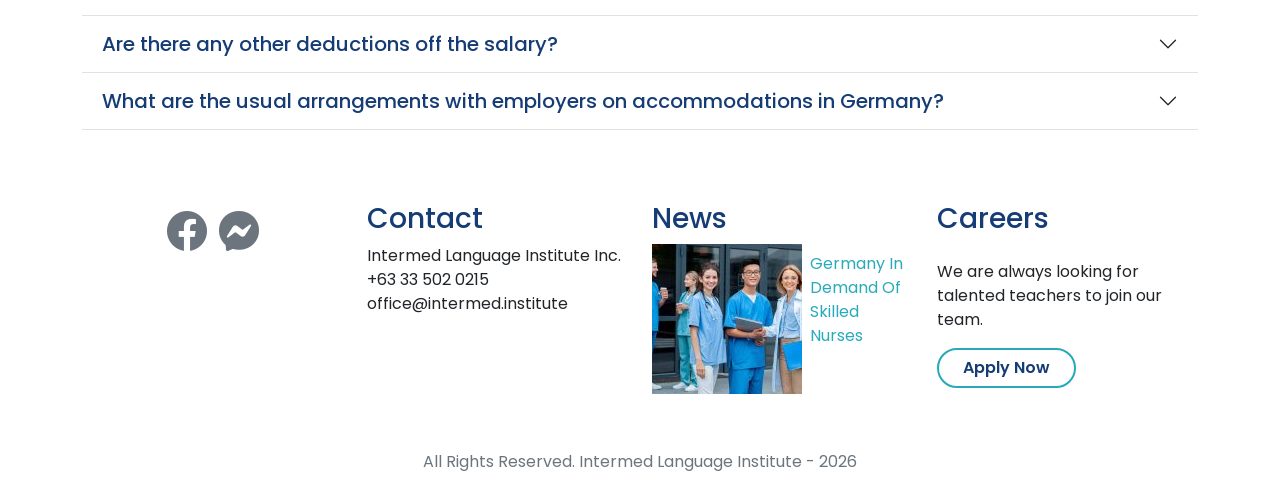
==== commit d20cab2d: "initial commit" ====
--- a/index.html
+++ b/index.html
@@ -149,7 +149,7 @@
                     <ul>
                         <li>Conduct German Language A1-B2 and even prepare Exams up to C1 Level</li>
                         <li>We also teach B2 German to Nurses for Employment to Germany and Austria</li>
-                        <li>Maximum of 20 students per class</li>
+                        <li>Maximum of 25 students per class</li>
                         <li>Highly motivated DAF certified teachers</li>
                         <li>With Schools Nationwide! (Baguio, Manila, Lipa, Kalibo, Iloilo, Cebu, CDO & Davao)</li>
                     </ul>
@@ -183,7 +183,7 @@
                 </div>
             </div>
             <div class="row">
-                <div class="col-md-5 mb-3">
+                <!-- <div class="col-md-5 mb-3">
                     <div class="card h-100 border-0 rounded-5 shadow py-3 blue-modern">
                         <div class="card-header fs-3 bg-transparent border-0">Exams</div>
                         <div class="card-body">
@@ -199,8 +199,8 @@
                                     class="bi bi-arrow-right"></i></a>
                         </div>
                     </div>
-                </div>
-                <div class="col-md-7 mb-3">
+                </div> -->
+                <div class="mb-3">
                     <div class="card h-100 border-0 rounded-5 shadow py-3 dark-blue-abstract">
                         <div class="card-body d-flex flex-column align-items-center justify-content-center">
                             <h3 class="text-white">We Also Offer Scholarships</h3>
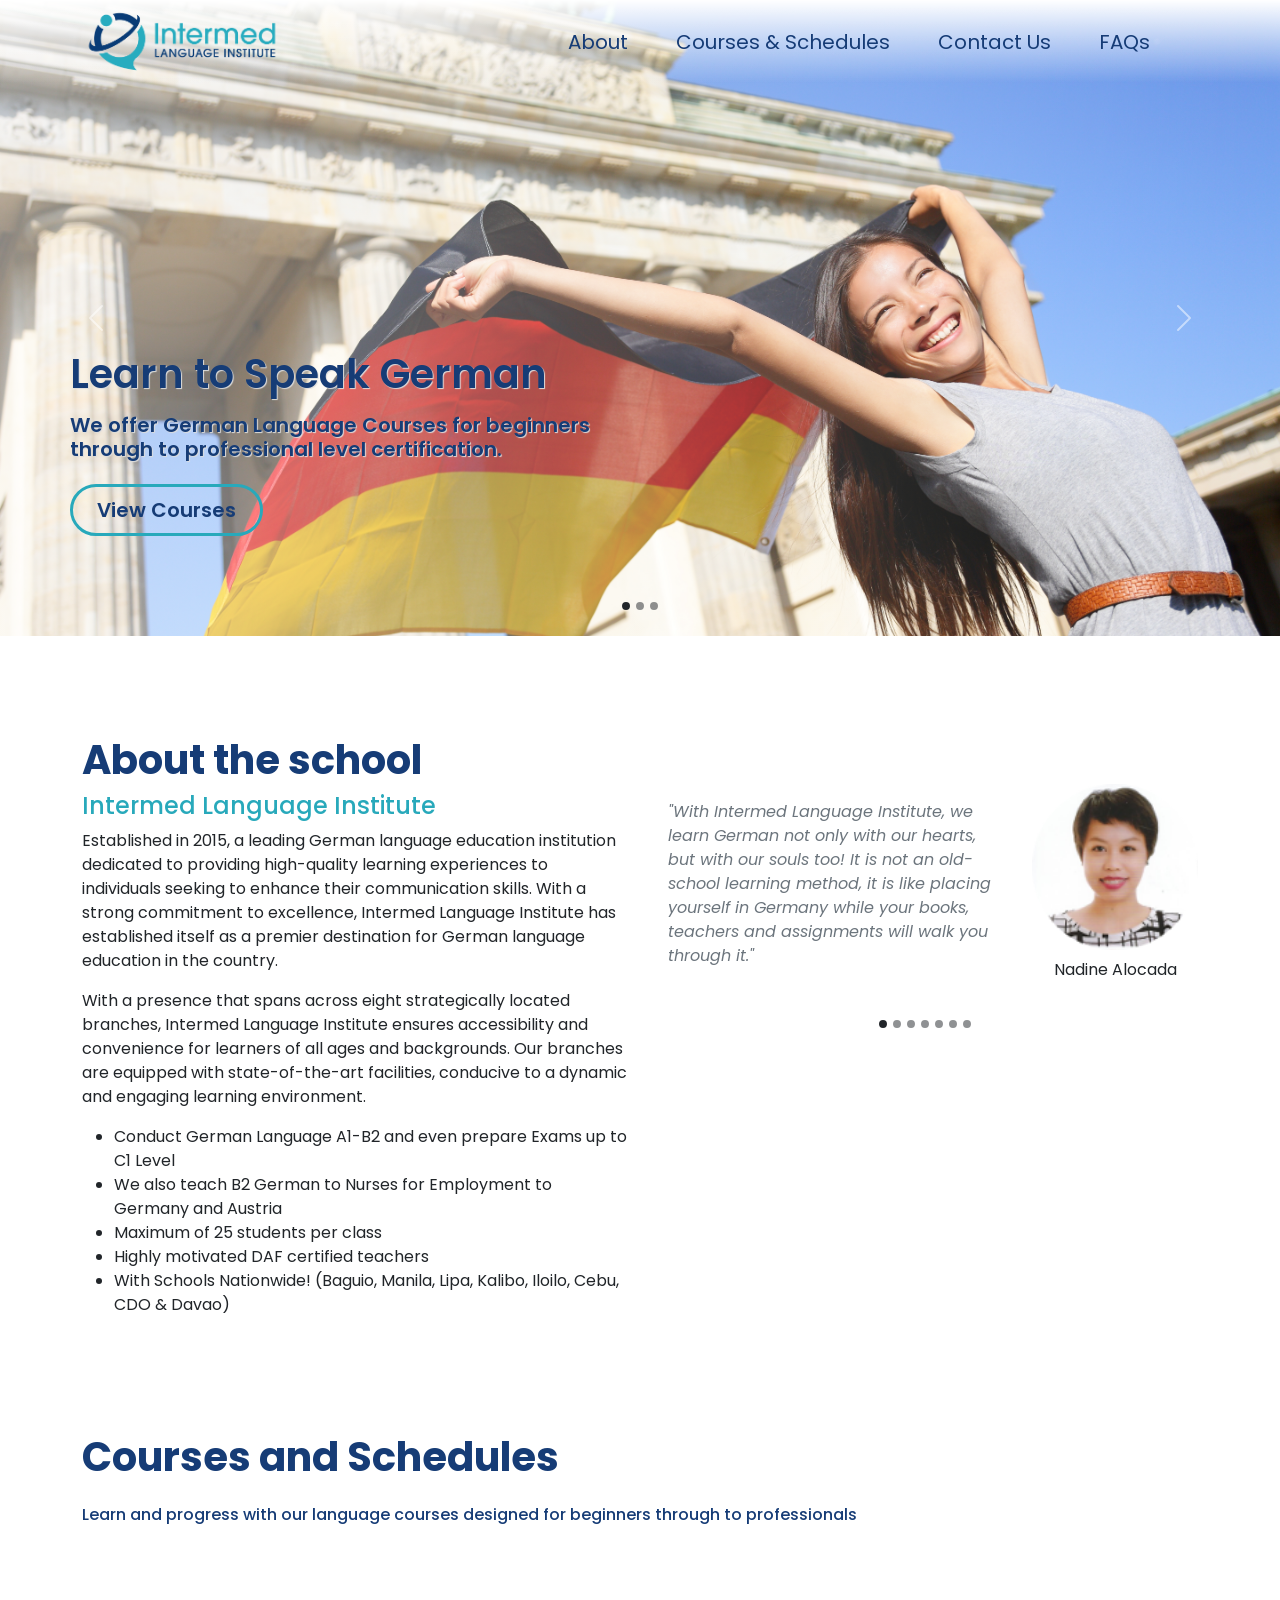
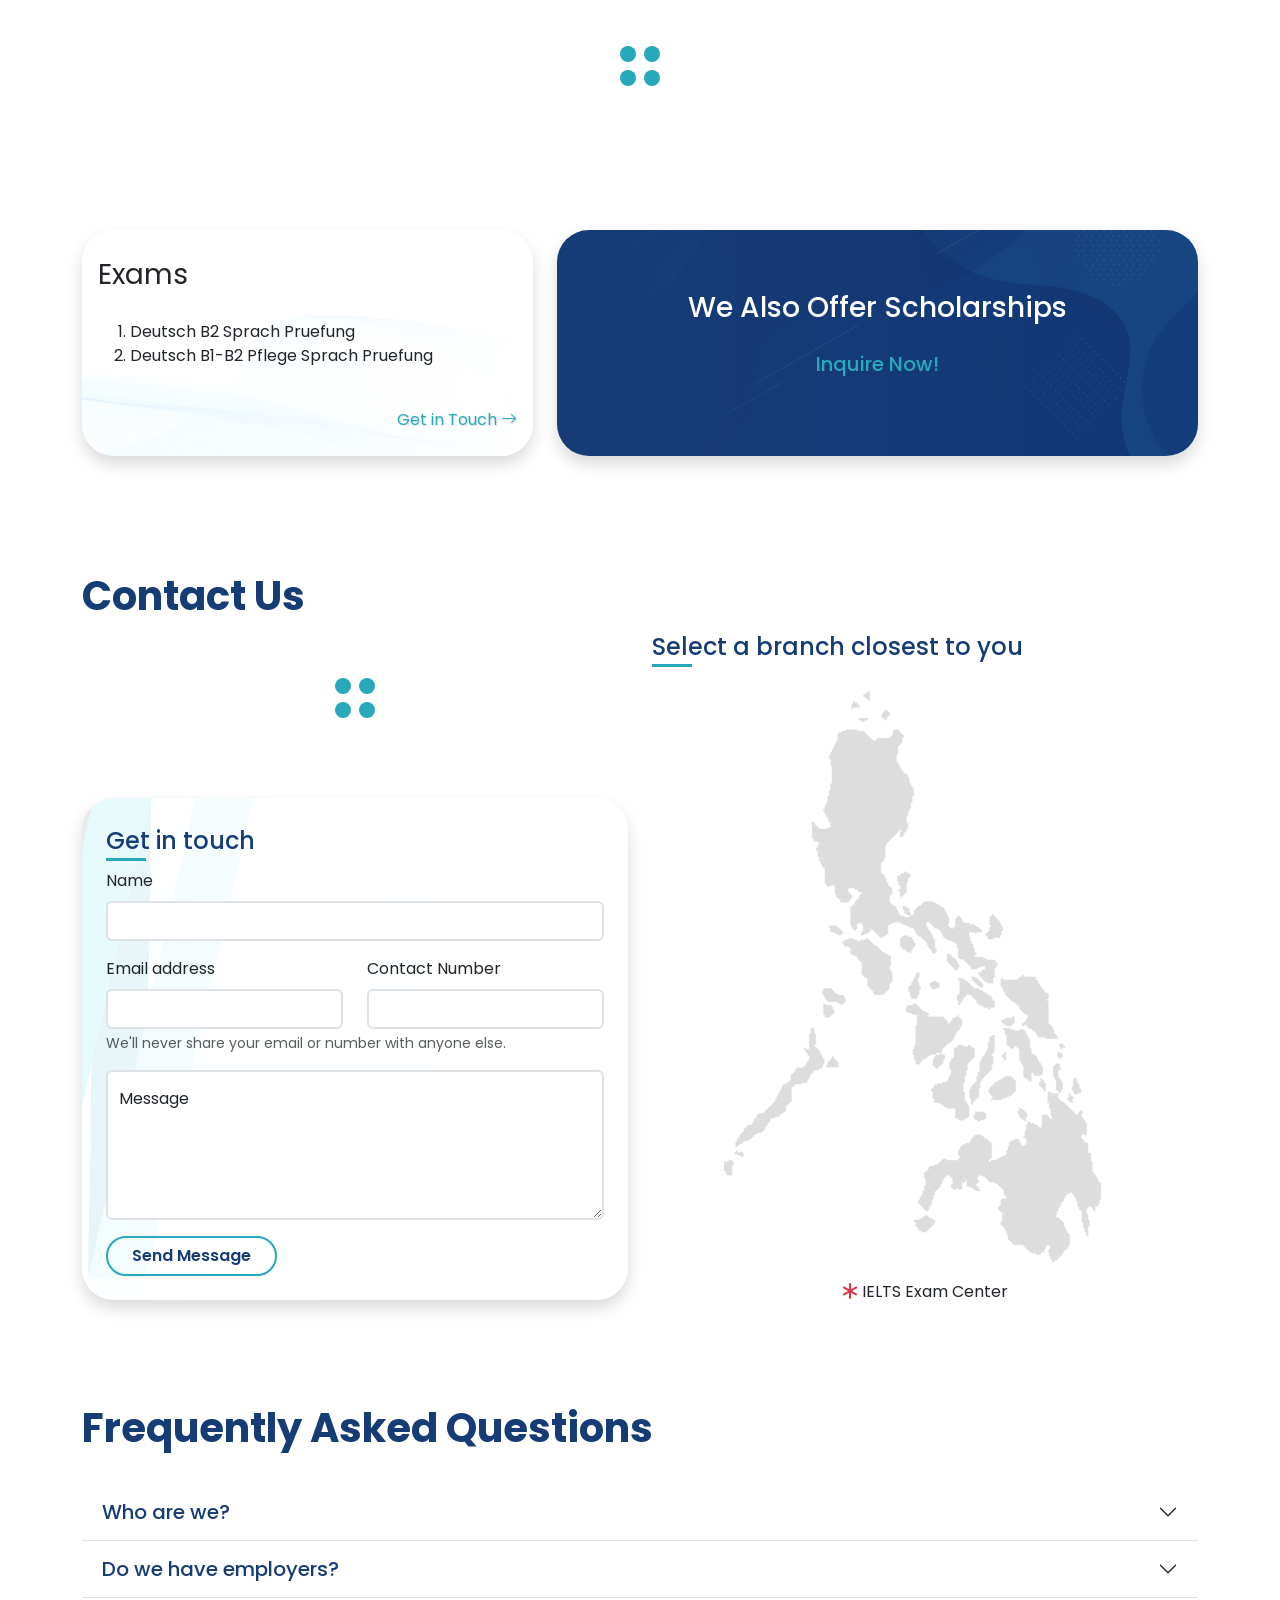
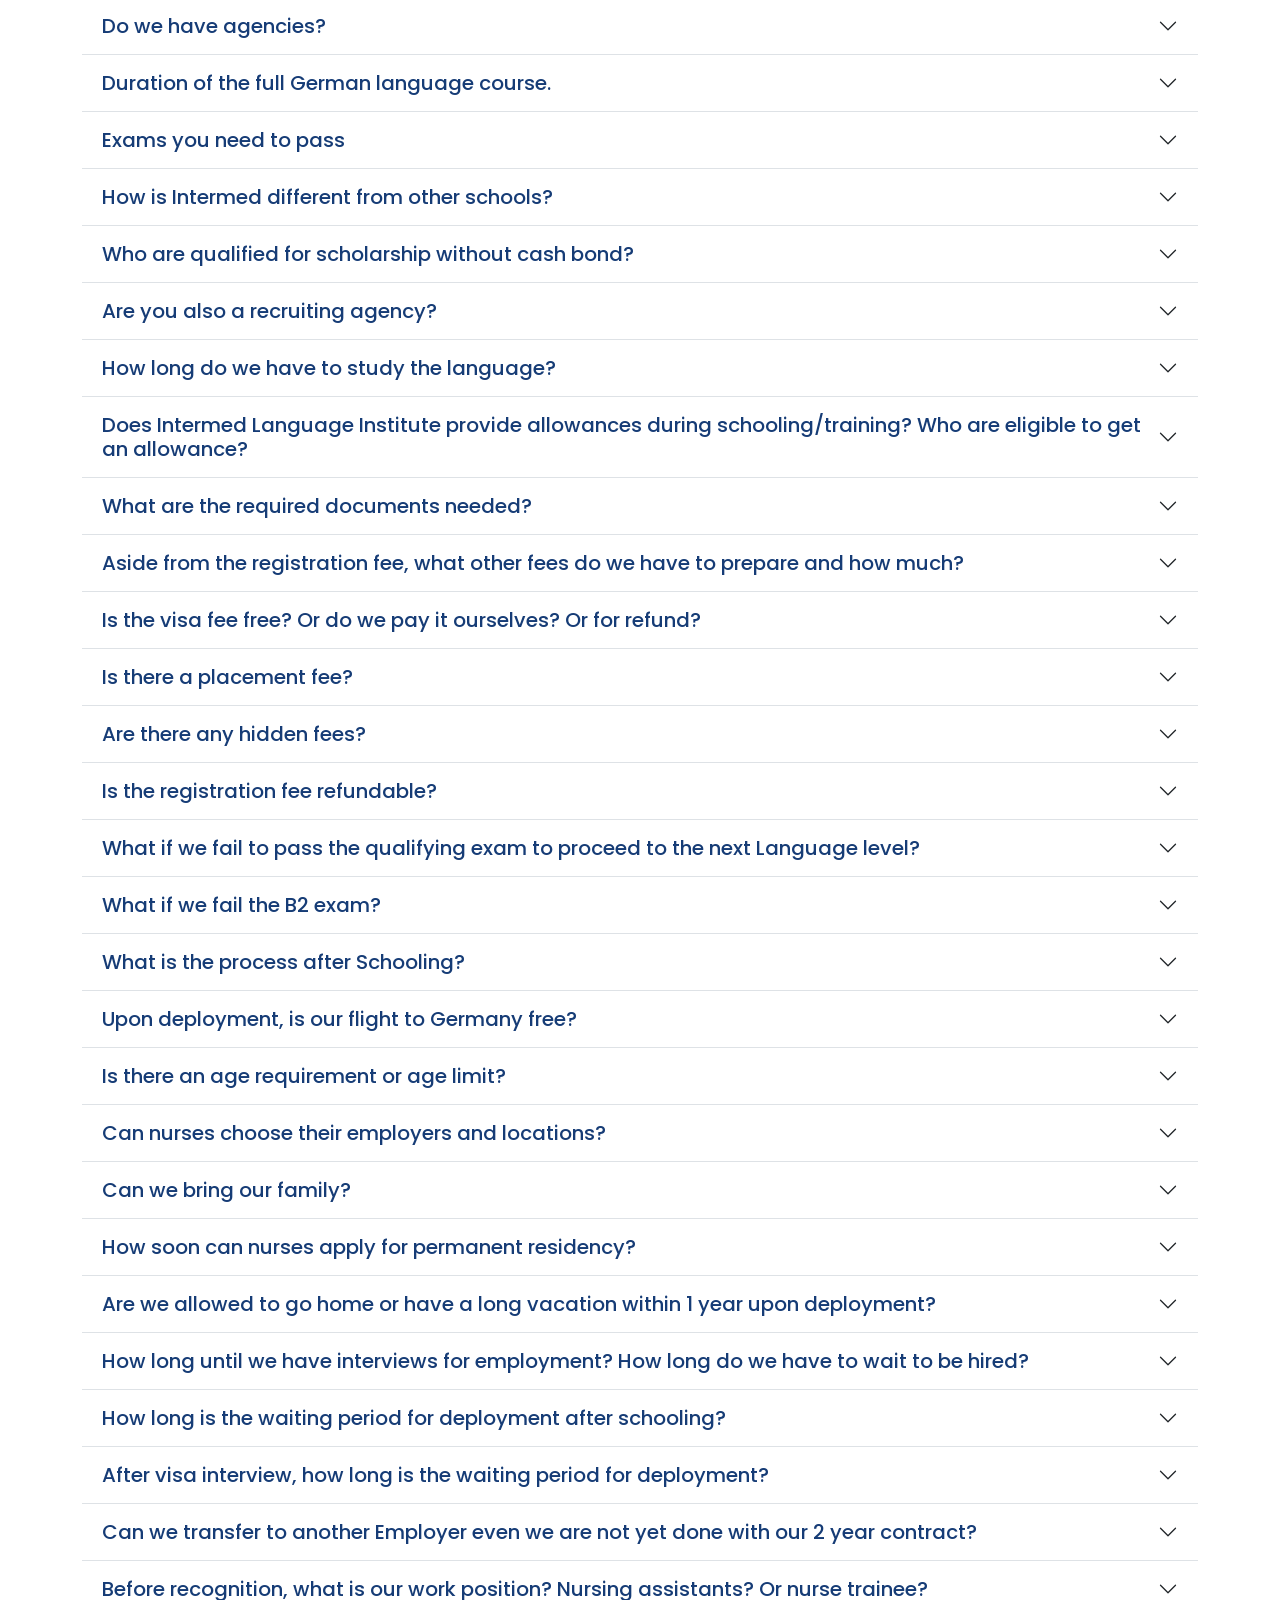
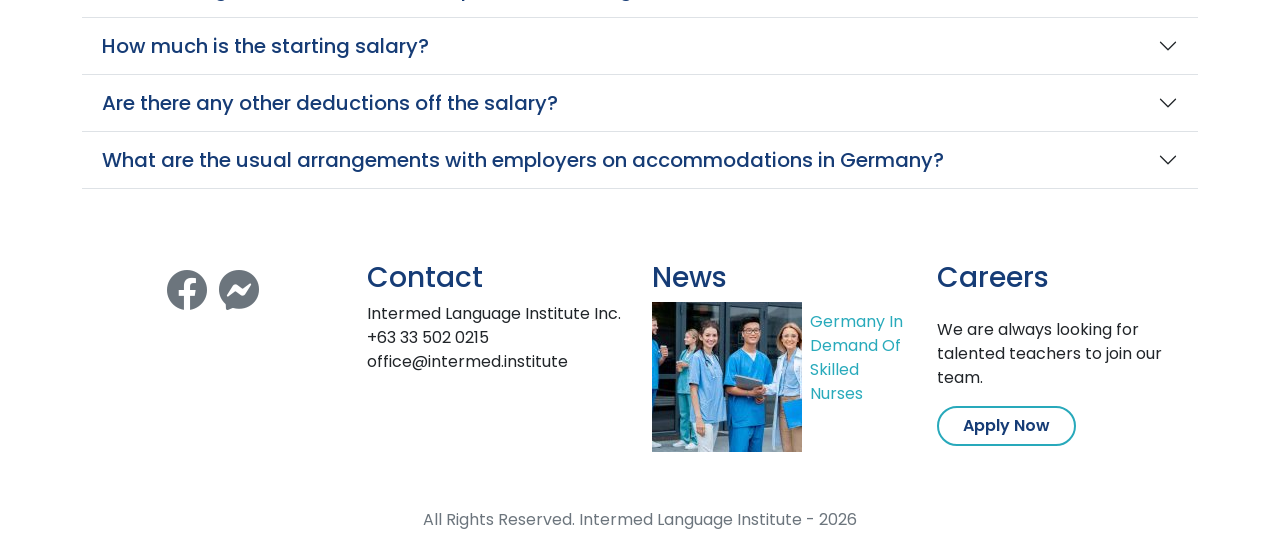
==== commit f0da079c: "updates" ====
--- a/index.html
+++ b/index.html
@@ -183,13 +183,13 @@
                 </div>
             </div>
             <div class="row">
-                <!-- <div class="col-md-5 mb-3">
+                <div class="col-md-5 mb-3">
                     <div class="card h-100 border-0 rounded-5 shadow py-3 blue-modern">
                         <div class="card-header fs-3 bg-transparent border-0">Exams</div>
                         <div class="card-body">
                             <ol>
-                                <li>TELC Deutsch B2 Sprach Pruefung </li>
-                                <li>TELC Deutsch B1-B2 Pflege Sprach Pruefung</li>
+                                <li>Deutsch B2 Sprach Pruefung </li>
+                                <li>Deutsch B1-B2 Pflege Sprach Pruefung</li>
                             </ol>
                         </div>
                         <div class="card-footer d-flex justify-content-end bg-transparent border-0">
@@ -199,8 +199,8 @@
                                     class="bi bi-arrow-right"></i></a>
                         </div>
                     </div>
-                </div> -->
-                <div class="mb-3">
+                </div>
+                <div class="col-md-7 mb-3">
                     <div class="card h-100 border-0 rounded-5 shadow py-3 dark-blue-abstract">
                         <div class="card-body d-flex flex-column align-items-center justify-content-center">
                             <h3 class="text-white">We Also Offer Scholarships</h3>
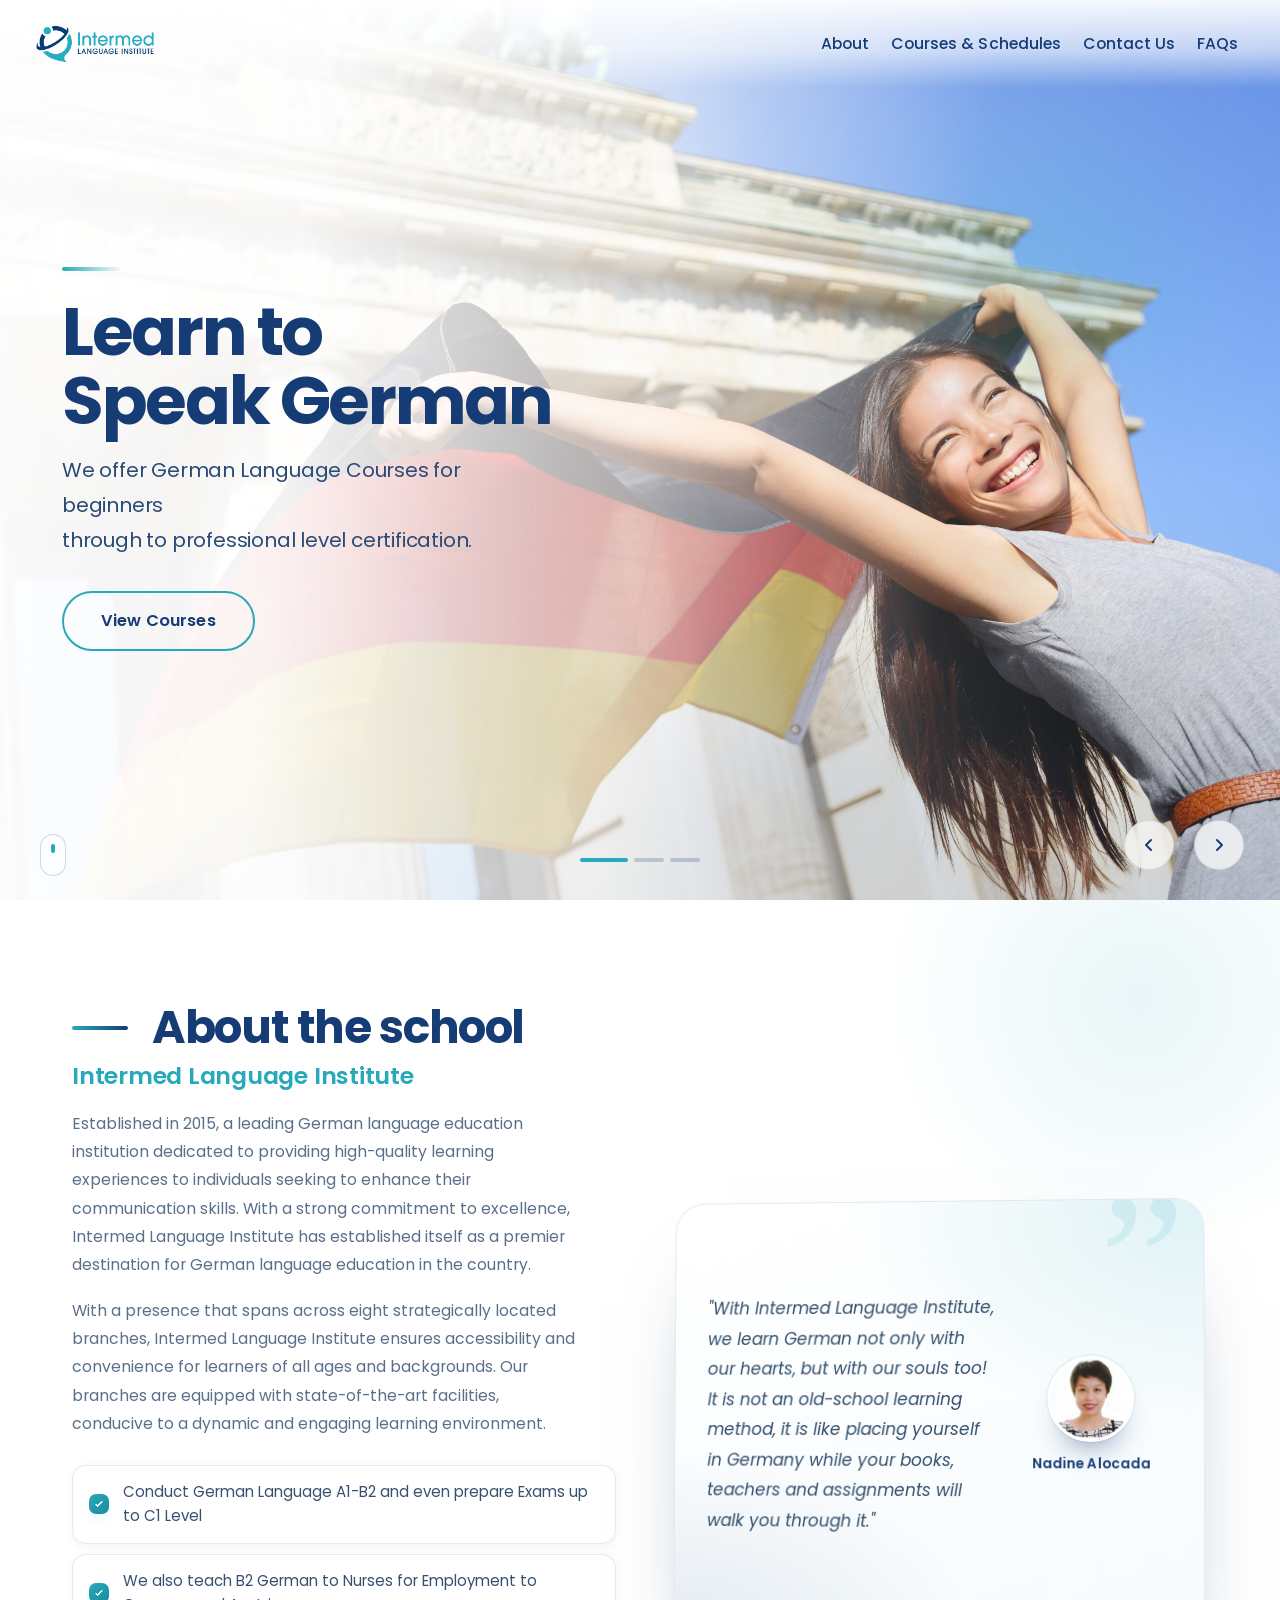
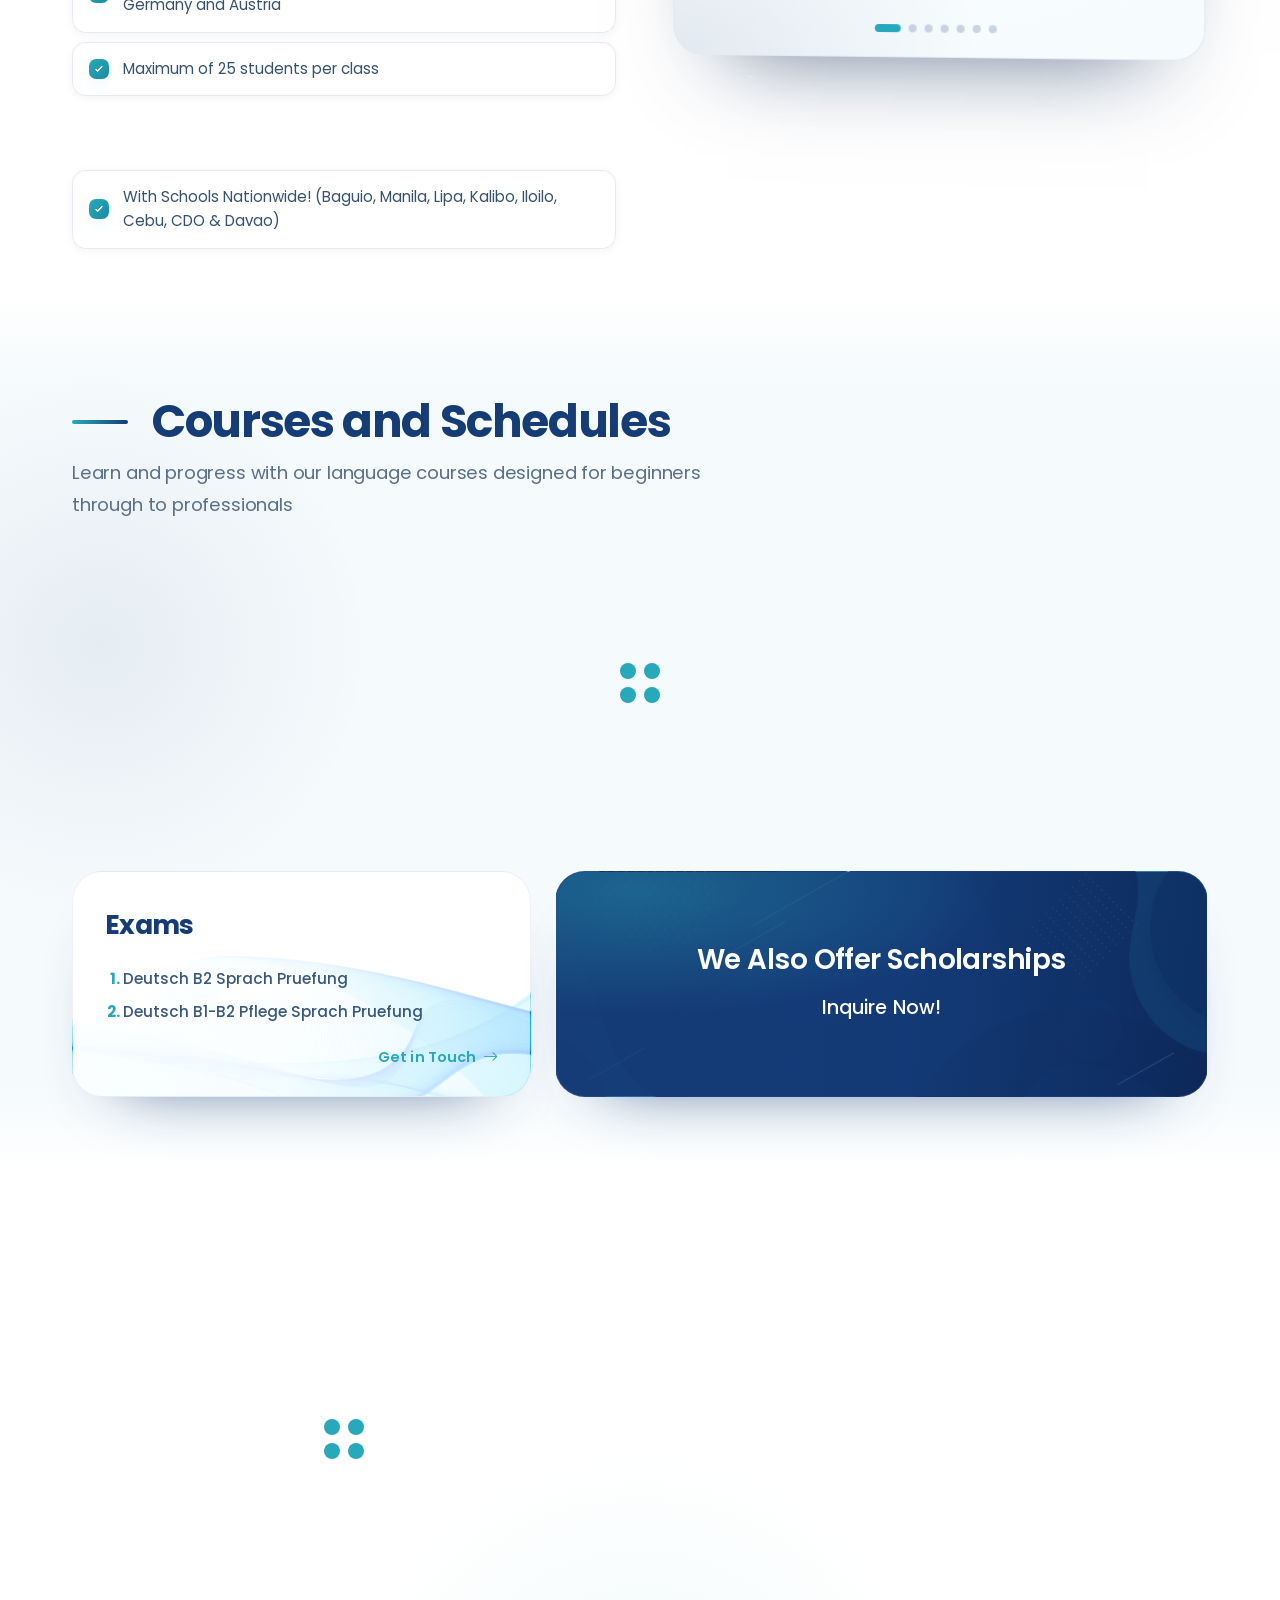
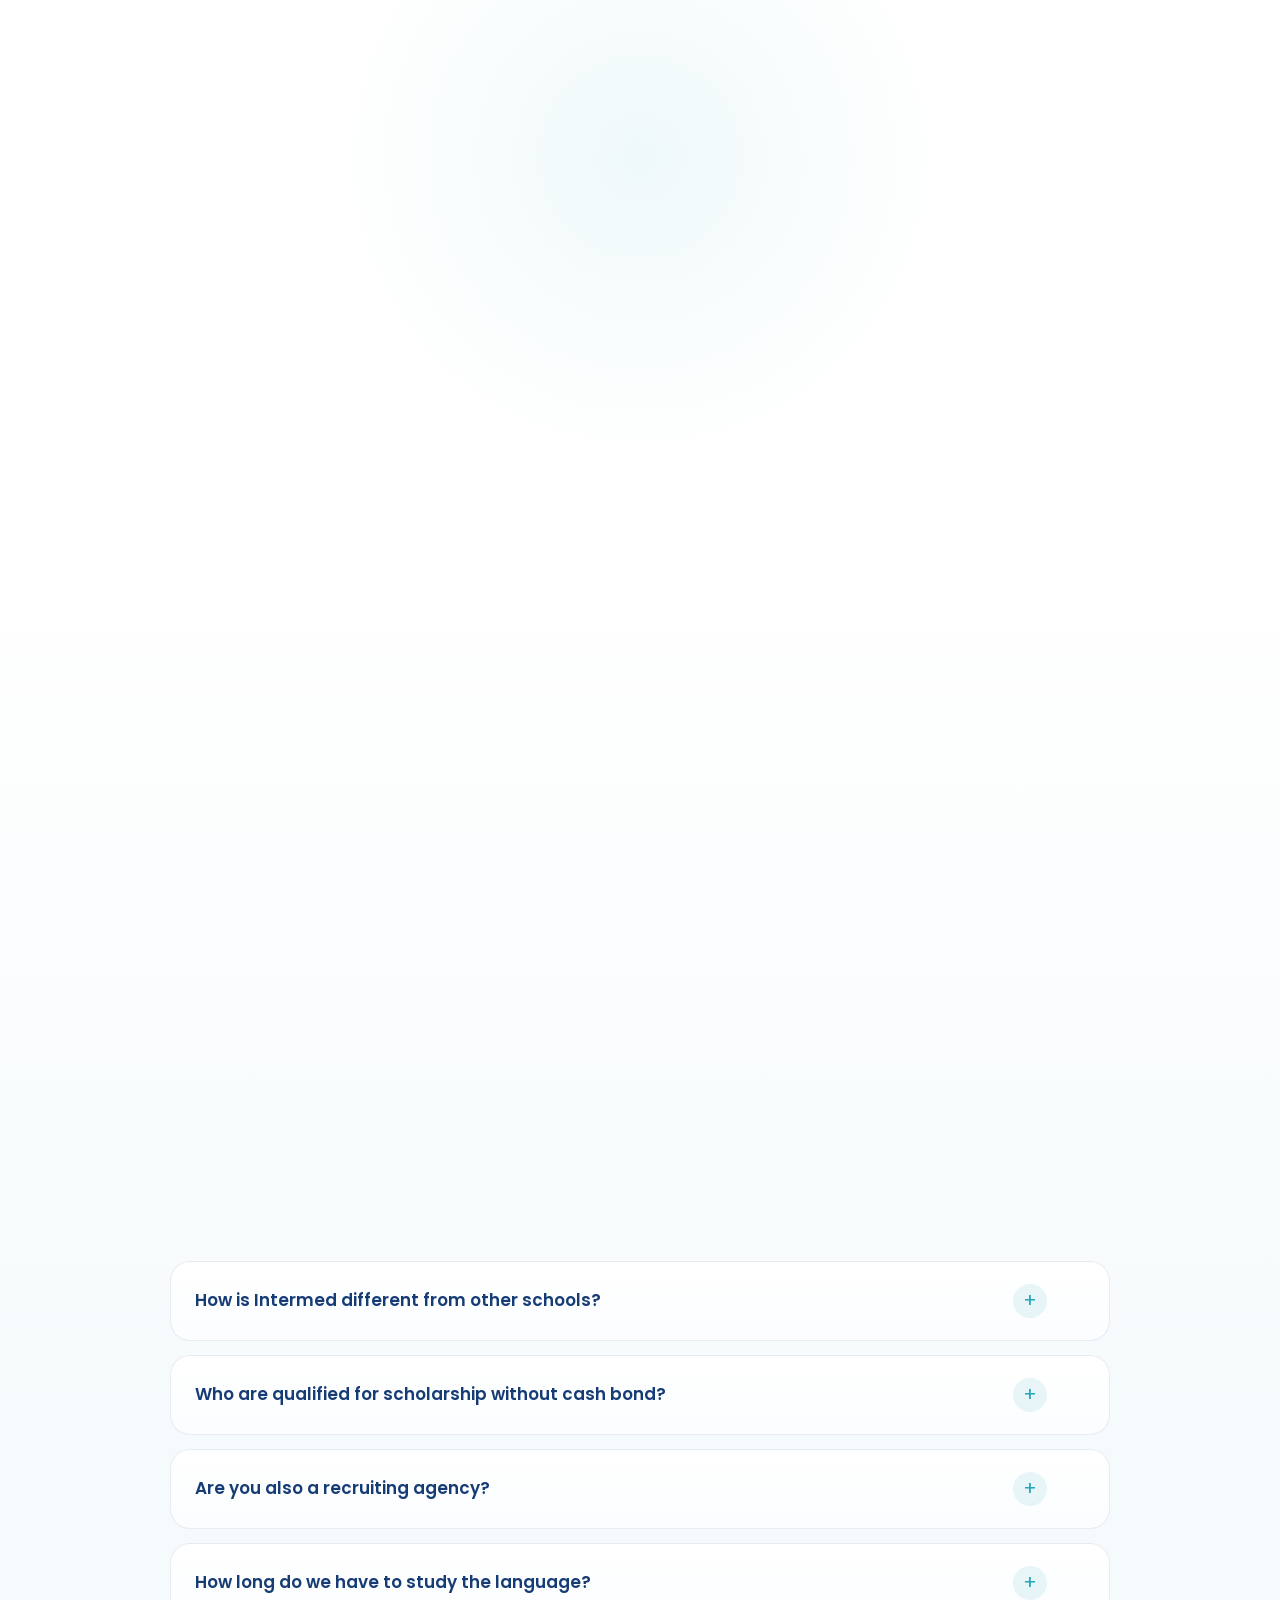
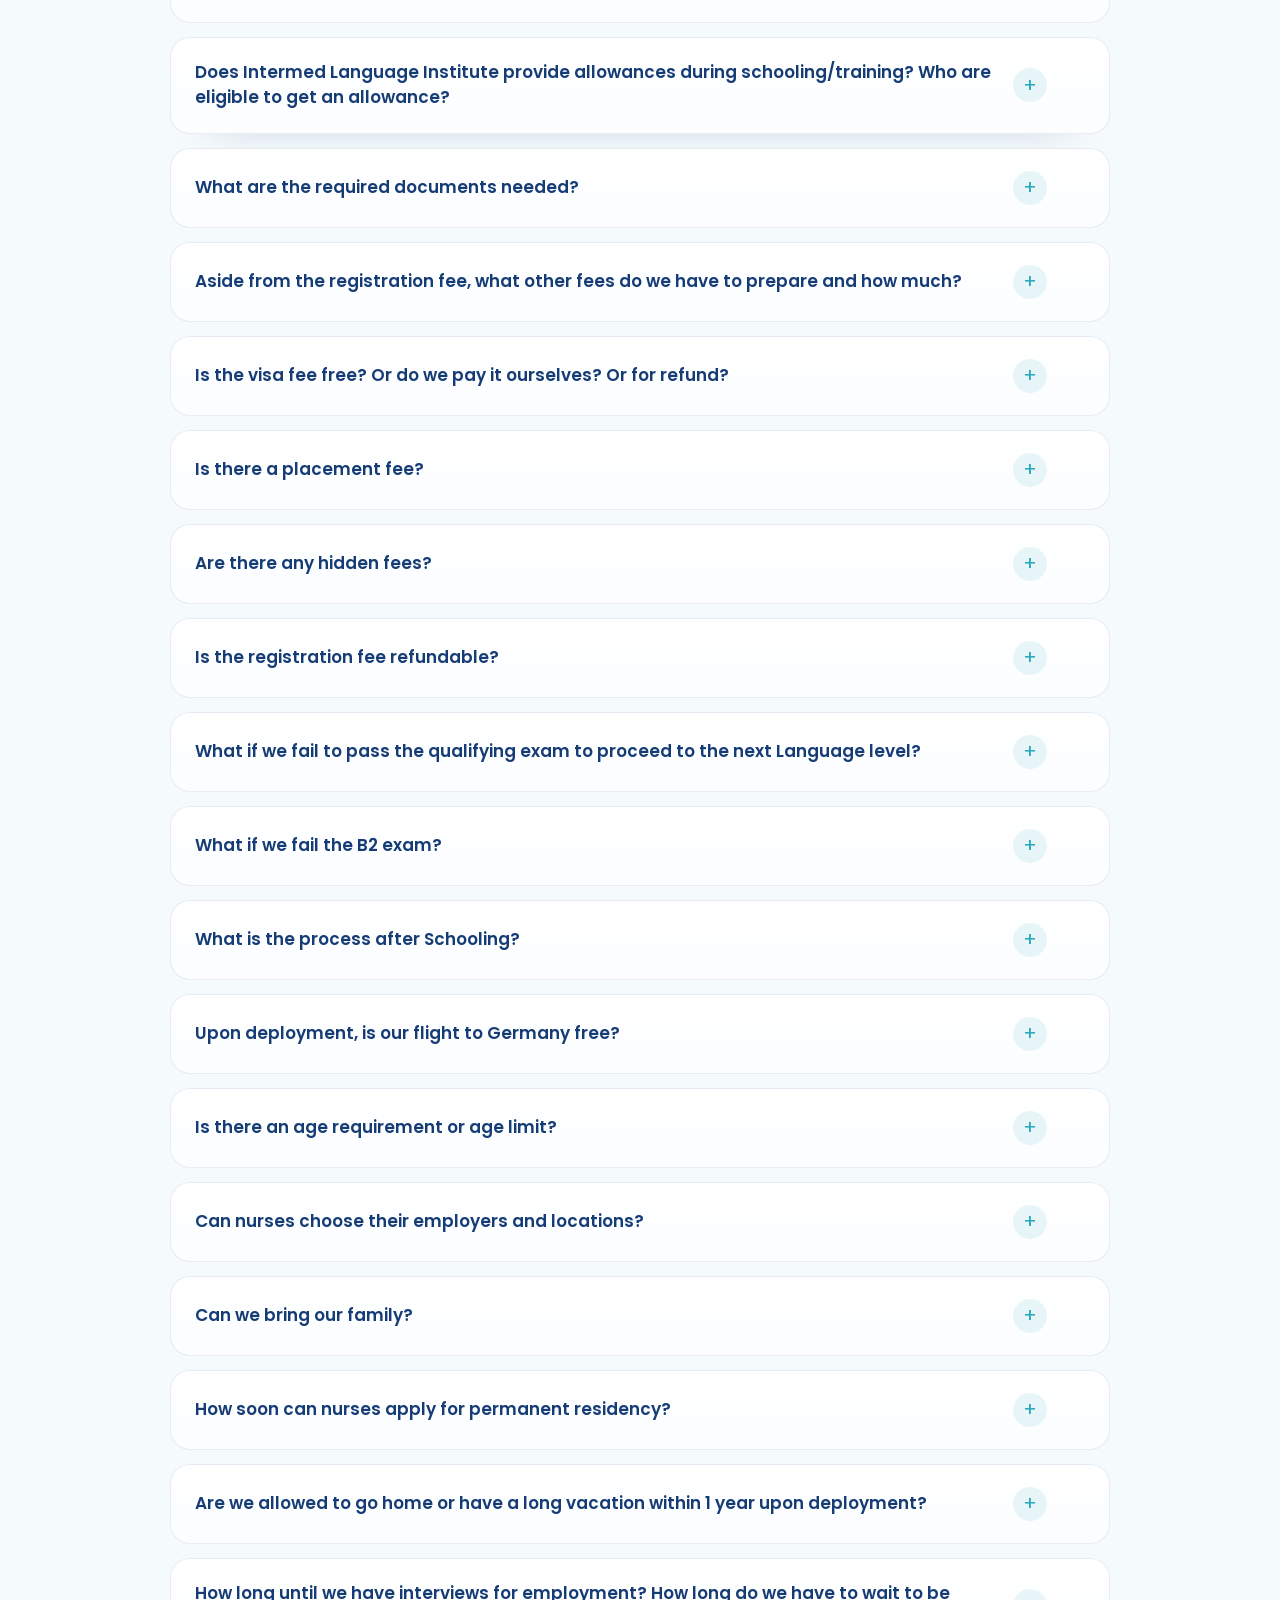
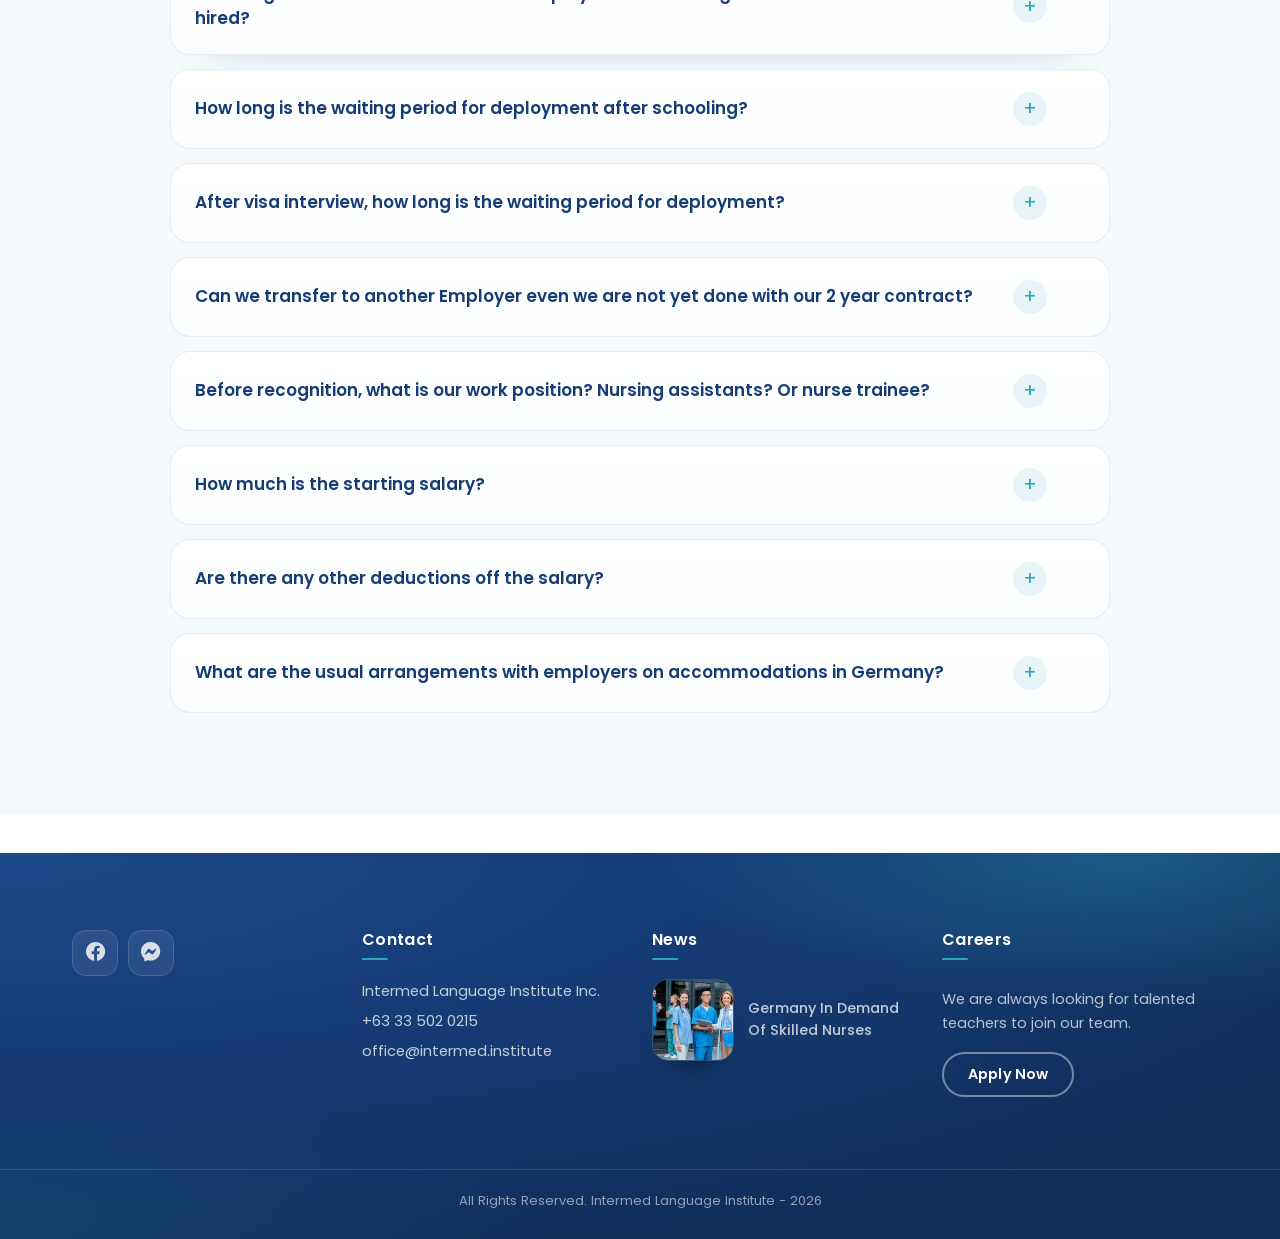
==== commit afe45917: "new updates" ====
--- a/index.html
+++ b/index.html
@@ -36,92 +36,125 @@
     <link rel="stylesheet" href="fonts.css" />
     <link rel="stylesheet" href="loader.css" />
 
+    <script>document.documentElement.classList.add('js-motion');</script>
 </head>
 
 <body class="poppins-regular">
-    <nav class="navbar navbar-expand-md fixed-top p-0" id="navbar-menu" aria-label="Thirteenth navbar example">
-        <div class="container-md">
-            <a class="navbar-brand col-lg-3 me-auto scroll-to-section" href="#home">
-                <img src="/images/logo.png" width="200px" />
+    <nav class="navbar navbar-expand-md fixed-top p-0" id="navbar-menu" aria-label="Main navigation">
+        <div class="container-md nav-shell">
+            <a class="navbar-brand scroll-to-section" href="#home">
+                <img src="/images/logo.png" alt="Intermed Language Institute" class="brand-logo" />
             </a>
             <button class="navbar-toggler" type="button" data-bs-toggle="collapse" data-bs-target="#navbarsExample11"
                 aria-controls="navbarsExample11" aria-expanded="false" aria-label="Toggle navigation">
                 <span class="navbar-toggler-icon"></span>
             </button>
 
-            <div class="collapse navbar-collapse d-lg-flex justify-content-end" id="navbarsExample11">
+            <div class="collapse navbar-collapse justify-content-end" id="navbarsExample11">
                 <ul class="navbar-nav justify-content-lg-end">
                     <li class="nav-item">
-                        <a class="nav-link pe-5 ps-0 scroll-to-section" href="#about">About</a>
+                        <a class="nav-link scroll-to-section" href="#about">About</a>
                     </li>
                     <li class="nav-item">
-                        <a class="nav-link pe-5 ps-0 scroll-to-section" href="#courses">Courses & Schedules</a>
+                        <a class="nav-link scroll-to-section" href="#courses">Courses &amp; Schedules</a>
                     </li>
                     <!-- <li class="nav-item">
-                        <a class="nav-link pe-5 ps-0 scroll-to-section" href="#scholarship">Scholarship</a>
+                        <a class="nav-link scroll-to-section" href="#scholarship">Scholarship</a>
                     </li> -->
                     <li class="nav-item">
-                        <a class="nav-link pe-5 ps-0 scroll-to-section" href="#contact-us">Contact Us</a>
+                        <a class="nav-link scroll-to-section" href="#contact-us">Contact Us</a>
                     </li>
                     <li class="nav-item">
-                        <a class="nav-link pe-5 ps-0 scroll-to-section" href="#faq">FAQs</a>
+                        <a class="nav-link scroll-to-section" href="#faq">FAQs</a>
                     </li>
                 </ul>
             </div>
         </div>
     </nav>
-    <section id="home">
+
+    <section id="home" class="hero-section">
         <div class="container-fluid p-0">
             <div id="carousel-main" class="carousel slide carousel-fade" data-bs-ride="carousel"
                 data-bs-interval="10000">
                 <div class="carousel-indicators">
-                    <button type="button" data-bs-target="#carousel-main" data-bs-slide-to="0" class="active bg-dark"
+                    <button type="button" data-bs-target="#carousel-main" data-bs-slide-to="0" class="active"
                         aria-current="true" aria-label="Learn to Speak German"></button>
-                    <button type="button" data-bs-target="#carousel-main" data-bs-slide-to="1" class="bg-dark"
+                    <button type="button" data-bs-target="#carousel-main" data-bs-slide-to="1"
                         aria-label="Join a Course"></button>
-                    <button type="button" data-bs-target="#carousel-main" data-bs-slide-to="2" class="bg-dark"
+                    <button type="button" data-bs-target="#carousel-main" data-bs-slide-to="2"
                         aria-label="Your Gateway to Germany and Austria"></button>
                 </div>
                 <div class="carousel-inner">
                     <div class="carousel-item active" id="carousel-main-first">
-                        <div class="container-md" style="padding:350px 0 100px 0;">
-                            <div class="row justify-content-start">
-                                <div class="col-6">
-                                    <h1>Learn to Speak German</h1>
-                                    <h5>We offer German Language Courses for beginners <br /> through to professional
-                                        level certification.</h5>
-                                    <a href="#courses" type="button"
-                                        class="btn btn-outline-info border-3 rounded-pill btn-lg px-4 mt-2 btn-main-carousel">View
-                                        Courses</a>
-                                </div>
-                            </div>
+                        <div class="hero-slide">
+                            <div class="hero-media" aria-hidden="true"></div>
+                            <div class="hero-orbs" aria-hidden="true" data-parallax="0.05">
+                                <span></span><span></span><span></span>
+                            </div>
+                            <div class="hero-veil" aria-hidden="true"></div>
+                            <div class="container-md hero-container">
+                                <div class="row justify-content-start">
+                                    <div class="col-12 col-lg-8 col-xl-7">
+                                        <div class="hero-content">
+                                            <span class="hero-eyebrow" aria-hidden="true"></span>
+                                            <h1>Learn to Speak German</h1>
+                                            <h5>We offer German Language Courses for beginners <br class="d-none d-lg-inline" /> through to professional
+                                                level certification.</h5>
+                                            <a href="#courses" class="btn btn-outline-info rounded-pill btn-lg btn-main-carousel">View
+                                                Courses</a>
+                                        </div>
+                                    </div>
+                                </div>
+                            </div>
+                            <div class="hero-scroll" aria-hidden="true"><span></span></div>
                         </div>
                     </div>
                     <div class="carousel-item" id="carousel-main-second">
-                        <div class="container-md" style="padding:350px 0 100px 0;">
-                            <div class="row justify-content-end">
-                                <div class="col-6">
-                                    <h1>Join a Course</h1>
-                                    <h5>Find the next German Language Course available for you. <br /><br /></h5>
-                                    <a href="#courses" type="button"
-                                        class="btn btn-outline-info border-3 rounded-pill btn-lg px-4 mt-2 btn-main-carousel">See
-                                        Schedules</a>
-                                </div>
-                            </div>
+                        <div class="hero-slide hero-slide--end">
+                            <div class="hero-media" aria-hidden="true"></div>
+                            <div class="hero-orbs" aria-hidden="true" data-parallax="0.05">
+                                <span></span><span></span><span></span>
+                            </div>
+                            <div class="hero-veil" aria-hidden="true"></div>
+                            <div class="container-md hero-container">
+                                <div class="row justify-content-end">
+                                    <div class="col-12 col-lg-8 col-xl-7">
+                                        <div class="hero-content">
+                                            <span class="hero-eyebrow" aria-hidden="true"></span>
+                                            <h1>Join a Course</h1>
+                                            <h5>Find the next German Language Course available for you. <br /><br /></h5>
+                                            <a href="#courses" class="btn btn-outline-info rounded-pill btn-lg btn-main-carousel">See
+                                                Schedules</a>
+                                        </div>
+                                    </div>
+                                </div>
+                            </div>
+                            <div class="hero-scroll" aria-hidden="true"><span></span></div>
                         </div>
                     </div>
                     <div class="carousel-item" id="carousel-main-third">
-                        <div class="container-md" style="padding:350px 0 100px 0;">
-                            <div class="row justify-content-start">
-                                <div class="col-6">
-                                    <h1>We Offer Scholarships</h1>
-                                    <h5>Free German Language Courses for eligible individuals.</h5>
-                                    <a href="javascript:void(0);" type="button"
-                                        class="btn btn-outline-info border-3 rounded-pill btn-lg px-4 mt-2 btn-main-carousel"
-                                        data-bs-toggle="modal" data-bs-target="#inquiry-modal"
-                                        data-bs-course="Scholarship">Inquire Details</a>
-                                </div>
-                            </div>
+                        <div class="hero-slide">
+                            <div class="hero-media" aria-hidden="true"></div>
+                            <div class="hero-orbs" aria-hidden="true" data-parallax="0.05">
+                                <span></span><span></span><span></span>
+                            </div>
+                            <div class="hero-veil" aria-hidden="true"></div>
+                            <div class="container-md hero-container">
+                                <div class="row justify-content-start">
+                                    <div class="col-12 col-lg-8 col-xl-7">
+                                        <div class="hero-content">
+                                            <span class="hero-eyebrow" aria-hidden="true"></span>
+                                            <h1>We Offer Scholarships</h1>
+                                            <h5>Free German Language Courses for eligible individuals.</h5>
+                                            <a href="javascript:void(0);"
+                                                class="btn btn-outline-info rounded-pill btn-lg btn-main-carousel"
+                                                data-bs-toggle="modal" data-bs-target="#inquiry-modal"
+                                                data-bs-course="Scholarship">Inquire Details</a>
+                                        </div>
+                                    </div>
+                                </div>
+                            </div>
+                            <div class="hero-scroll" aria-hidden="true"><span></span></div>
                         </div>
                     </div>
                 </div>
@@ -138,38 +171,46 @@
             </div>
         </div>
     </section>
+
     <section id="about" class="page-section">
         <div class="container-md">
-            <div class="row row-cols-1 row-cols-lg-2">
+            <div class="row g-4 g-lg-5 align-items-center row-cols-1 row-cols-lg-2">
                 <div class="col">
-                    <h1 class="title">About the school</h1>
-                    <h2 class="subtitle">Intermed Language Institute</h2>
-                    <p>Established in 2015, a leading German language education institution dedicated to providing high-quality learning experiences to individuals seeking to enhance their communication skills. With a strong commitment to excellence, Intermed Language Institute has established itself as a premier destination for German language education in the country.</p>
-                    <p>With a presence that spans across eight strategically located branches, Intermed Language Institute ensures accessibility and convenience for learners of all ages and backgrounds. Our branches are equipped with state-of-the-art facilities, conducive to a dynamic and engaging learning environment.</p>
-                    <ul>
-                        <li>Conduct German Language A1-B2 and even prepare Exams up to C1 Level</li>
-                        <li>We also teach B2 German to Nurses for Employment to Germany and Austria</li>
-                        <li>Maximum of 25 students per class</li>
-                        <li>Highly motivated DAF certified teachers</li>
-                        <li>With Schools Nationwide! (Baguio, Manila, Lipa, Kalibo, Iloilo, Cebu, CDO & Davao)</li>
-                    </ul>
-                </div>
-                <div class="col">
-                    <div id="carousel-testimonials" class="carousel slide" data-bs-ride="carousel">
-                        <div class="carousel-indicators" id="carousel-indicators-testimonials"></div>
-                        <div class="carousel-inner py-5" id="carousel-inner-testimonials"></div>
+                    <div class="about-copy" data-reveal-group>
+                        <h1 class="title" data-reveal="up">About the school</h1>
+                        <h2 class="subtitle" data-reveal="up">Intermed Language Institute</h2>
+                        <p data-reveal="up">Established in 2015, a leading German language education institution dedicated to providing high-quality learning experiences to individuals seeking to enhance their communication skills. With a strong commitment to excellence, Intermed Language Institute has established itself as a premier destination for German language education in the country.</p>
+                        <p data-reveal="up">With a presence that spans across eight strategically located branches, Intermed Language Institute ensures accessibility and convenience for learners of all ages and backgrounds. Our branches are equipped with state-of-the-art facilities, conducive to a dynamic and engaging learning environment.</p>
+                        <ul class="about-list" data-reveal-group>
+                            <li data-reveal="up">Conduct German Language A1-B2 and even prepare Exams up to C1 Level</li>
+                            <li data-reveal="up">We also teach B2 German to Nurses for Employment to Germany and Austria</li>
+                            <li data-reveal="up">Maximum of 25 students per class</li>
+                            <li data-reveal="up">Highly motivated DAF certified teachers</li>
+                            <li data-reveal="up">With Schools Nationwide! (Baguio, Manila, Lipa, Kalibo, Iloilo, Cebu, CDO &amp; Davao)</li>
+                        </ul>
+                    </div>
+                </div>
+                <div class="col" data-reveal="right">
+                    <div class="testimonial-shell">
+                        <div id="carousel-testimonials" class="carousel slide" data-bs-ride="carousel">
+                            <div class="carousel-indicators" id="carousel-indicators-testimonials"></div>
+                            <div class="carousel-inner" id="carousel-inner-testimonials"></div>
+                        </div>
                     </div>
                 </div>
             </div>
         </div>
     </section>
+
     <section id="courses" class="page-section">
         <div class="container-md">
-            <h1 class="title">Courses and Schedules</h1>
-            <h6 class="py-3">Learn and progress with our language courses designed for beginners through to
-                professionals</h6>
-            <div class="row row-cols-1 row-cols-md-2 row-cols-lg-4 justify-content-center mb-3" id="courses-details">
-                <div class="col">
+            <div class="section-head">
+                <h1 class="title" data-reveal="up">Courses and Schedules</h1>
+                <h6 class="section-lead" data-reveal="up">Learn and progress with our language courses designed for beginners through to
+                    professionals</h6>
+            </div>
+            <div class="row row-cols-1 row-cols-md-2 row-cols-lg-4 justify-content-center mb-3 g-3 g-lg-4" id="courses-details">
+                <div class="col-12">
                     <div class="p-5">
                         <div class="wizard-loader">
                             <div class="loader-inner">
@@ -182,9 +223,10 @@
                     </div>
                 </div>
             </div>
-            <div class="row">
-                <div class="col-md-5 mb-3">
-                    <div class="card h-100 border-0 rounded-5 shadow py-3 blue-modern">
+            <div class="row g-3 g-lg-4 feature-row">
+                <div class="col-md-5 mb-3" data-reveal="depth">
+                    <div class="card h-100 border-0 rounded-5 blue-modern feature-card tilt-sheen" data-tilt
+                        data-tilt-max="5">
                         <div class="card-header fs-3 bg-transparent border-0">Exams</div>
                         <div class="card-body">
                             <ol>
@@ -193,22 +235,21 @@
                             </ol>
                         </div>
                         <div class="card-footer d-flex justify-content-end bg-transparent border-0">
-                            <a href="javascript:void(0);" type="button" class="join-inquire text-decoration-none text-shadow-light"
-                                style="--bs-link-color-rgb:40, 170, 187;" data-bs-toggle="modal"
-                                data-bs-target="#inquiry-modal" data-bs-course="Exam">Get in Touch <i
-                                    class="bi bi-arrow-right"></i></a>
-                        </div>
-                    </div>
-                </div>
-                <div class="col-md-7 mb-3">
-                    <div class="card h-100 border-0 rounded-5 shadow py-3 dark-blue-abstract">
+                            <a href="javascript:void(0);" class="join-inquire text-decoration-none"
+                                data-bs-toggle="modal" data-bs-target="#inquiry-modal" data-bs-course="Exam">Get in
+                                Touch <i class="bi bi-arrow-right"></i></a>
+                        </div>
+                    </div>
+                </div>
+                <div class="col-md-7 mb-3" data-reveal="depth">
+                    <div class="card h-100 border-0 rounded-5 dark-blue-abstract feature-card feature-card--dark tilt-sheen"
+                        data-tilt data-tilt-max="5">
                         <div class="card-body d-flex flex-column align-items-center justify-content-center">
                             <h3 class="text-white">We Also Offer Scholarships</h3>
-                            <div class="py-3">
-                                <a href="javascript:void(0);" type="button"
-                                    class="join-inquire text-decoration-none fs-5 fw-medium"
-                                    style="--bs-link-color-rgb:40, 170, 187;" data-bs-toggle="modal"
-                                    data-bs-target="#inquiry-modal" data-bs-course="Scholarship">Inquire Now!</a>
+                            <div class="pt-3">
+                                <a href="javascript:void(0);" class="join-inquire text-decoration-none fs-5 fw-medium"
+                                    data-bs-toggle="modal" data-bs-target="#inquiry-modal"
+                                    data-bs-course="Scholarship">Inquire Now!</a>
                             </div>
                         </div>
                     </div>
@@ -284,18 +325,24 @@
             </div>
         </div>
     </section> -->
+
     <section id="contact-us" class="page-section">
         <div class="container-md">
-            <h1 class="title">Contact Us</h1>
-            <div class="row row-cols-1 row-cols-lg-2">
-                <div class="col order-lg-2">
-                    <h3 class="subtitle">Select a branch closest to you</h3>
-                    <div class="p-3 d-flex justify-content-center">
-                        <div class="position-relative" id="philippine-map">
-                            <img src="/images/map.png" />
-                        </div>
-                    </div>
-                    <div class="text-center"><i class="bi bi-asterisk text-danger"></i> IELTS Exam Center</div>
+            <div class="section-head">
+                <h1 class="title" data-reveal="up">Contact Us</h1>
+            </div>
+            <div class="row g-4 g-lg-5 row-cols-1 row-cols-lg-2 align-items-start">
+                <div class="col order-lg-2" data-reveal="right">
+                    <div class="map-card tilt-sheen" data-tilt data-tilt-max="3">
+                        <h3 class="subtitle">Select a branch closest to you</h3>
+                        <div class="map-stage">
+                            <div class="position-relative" id="philippine-map">
+                                <img src="/images/map.png" alt="Map of the Philippines showing Intermed branch locations" />
+                            </div>
+                        </div>
+                        <div class="text-center map-note"><i class="bi bi-asterisk text-danger"></i> IELTS Exam Center
+                        </div>
+                    </div>
                 </div>
                 <div class="col order-md-1">
                     <div id="contact-location-details" class="mb-3">
@@ -308,37 +355,37 @@
                             </div>
                         </div>
                     </div>
-                    <form id="contact-us-form" class="rounded-5 shadow p-4 blue-line">
+                    <form id="contact-us-form" class="contact-card rounded-5 shadow p-4 blue-line" data-reveal="left">
                         <div id="contact-wrapper">
                             <input type="hidden" name="to" id="contact-to" />
                             <h3 class="subtitle">Get in touch</h3>
                             <div class="mb-3">
                                 <label for="contact-name" class="form-label">Name</label>
-                                <input type="text" class="form-control border-2" id="contact-name" name="name"
+                                <input type="text" class="form-control" id="contact-name" name="name"
                                     required />
                             </div>
-                            <div class="row row-cols-2">
+                            <div class="row g-3 row-cols-1 row-cols-sm-2">
                                 <div class="col">
                                     <label for="contact-email" class="form-label">Email address</label>
-                                    <input type="email" class="form-control border-2" name="email" id="contact-email"
+                                    <input type="email" class="form-control" name="email" id="contact-email"
                                         aria-describedby="infoHelp" required />
                                 </div>
                                 <div class="col">
                                     <label for="contact-number" class="form-label">Contact Number</label>
-                                    <input type="text" class="form-control border-2" name="number" id="contact-number"
+                                    <input type="text" class="form-control" name="number" id="contact-number"
                                         aria-describedby="infoHelp" required />
                                 </div>
                             </div>
                             <div id="infoHelp" class="form-text mb-3">We'll never share your email or number with anyone
                                 else.</div>
                             <div class="mb-3 form-floating">
-                                <textarea class="form-control border-2" placeholder="Message" name="message"
-                                    id="contact-message" style="min-height: 150px"></textarea>
+                                <textarea class="form-control" placeholder="Message" name="message"
+                                    id="contact-message"></textarea>
                                 <label for="contact-message">Message</label>
                             </div>
-                            <div class="d-flex align-items-center">
+                            <div class="d-flex align-items-center form-actions">
                                 <button type="submit"
-                                    class="btn btn-outline-info btn-normal rounded-pill border-2 px-4">Send
+                                    class="btn btn-outline-info btn-normal rounded-pill px-4">Send
                                     Message</button>
                                 <p class="notifier text-success my-0 mx-3 d-none">Message Sent!</p>
                             </div>
@@ -348,62 +395,68 @@
             </div>
         </div>
     </section>
-    <section id="faq" class="page-section mb-5">
+
+    <section id="faq" class="page-section">
         <div class="container-md">
-            <h1 class="title">Frequently Asked Questions</h1>
-            <div class="py-4">
-            <div class="accordion" id="faq-accordion"></div>
+            <div class="section-head section-head--center">
+                <h1 class="title" data-reveal="up">Frequently Asked Questions</h1>
+            </div>
+            <div class="faq-wrap">
+                <div class="accordion" id="faq-accordion"></div>
             </div>
         </div>
     </section>
-    <footer>
-        <div class="container-md mb-5">
-            <div class="row row-cols-1 row-cols-md-2 row-cols-lg-4">
-                <div class="col d-flex justify-content-center">
-                    <div>
-                        <a href="https://www.facebook.com/intermedph" target="_blank" type="button" class="mx-1"><i
-                                class="bi bi-facebook fs-1 text-secondary"></i></a>
-                        <a href="https://www.facebook.com/msg/intermedph" target="_blank" type="button" class="mx-1"><i
-                                class="bi bi-messenger fs-1 text-secondary"></i></a>
-                    </div>
-                </div>
-                <div class="col">
+
+    <footer class="site-footer">
+        <div class="container-md footer-inner">
+            <div class="row g-4 row-cols-1 row-cols-md-2 row-cols-lg-4" data-reveal-group>
+                <div class="col d-flex justify-content-center justify-content-md-start" data-reveal="up">
+                    <div class="footer-social">
+                        <a href="https://www.facebook.com/intermedph" target="_blank" aria-label="Intermed on Facebook"><i
+                                class="bi bi-facebook text-secondary"></i></a>
+                        <a href="https://www.facebook.com/msg/intermedph" target="_blank"
+                            aria-label="Message Intermed on Messenger"><i class="bi bi-messenger text-secondary"></i></a>
+                    </div>
+                </div>
+                <div class="col" data-reveal="up">
                     <h3>Contact</h3>
-                    <div>Intermed Language Institute Inc.</div>
-                    <div><a href="tel:+63 33 502 0215" target="_blank" class="text-decoration-none text-dark">+63 33 502 0215</a></div>
-                    <div><a href="mailto:office@intermed.institute" target="_blank" class="text-decoration-none text-dark">office@intermed.institute</a></div>
-                </div>
-                <div class="col">
+                    <div class="footer-lines">
+                        <div>Intermed Language Institute Inc.</div>
+                        <div><a href="tel:+63 33 502 0215" target="_blank">+63 33 502 0215</a></div>
+                        <div><a href="mailto:office@intermed.institute" target="_blank">office@intermed.institute</a></div>
+                    </div>
+                </div>
+                <div class="col" data-reveal="up">
                     <h3>News</h3>
-                    <div class="d-flex">
-                        <img src="/images/news.jpg" />
-                        <div class="p-2">
+                    <div class="footer-news">
+                        <img src="/images/news.jpg" alt="Nurses in Germany" />
+                        <div class="footer-news-copy">
                             <a href="https://www.make-it-in-germany.com/en/working-in-germany/professions-in-demand/nursing"
-                                target="_blank" class="fs-6 text-capitalize text-decoration-none"
-                                style="--bs-link-color-rgb:40, 170, 187;">Germany In
+                                target="_blank" class="fs-6 text-capitalize">Germany In
                                 Demand Of Skilled Nurses</a>
                         </div>
                     </div>
                 </div>
-                <div class="col">
+                <div class="col" data-reveal="up">
                     <h3>Careers</h3>
-                    <div class="py-3">We are always looking for talented teachers to join our team.</div>
+                    <div class="footer-careers py-2">We are always looking for talented teachers to join our team.</div>
                     <div class="text-left">
-                        <button type="button" class="btn btn-outline-info rounded-pill px-4 btn-normal border-2"
+                        <button type="button" class="btn btn-outline-info rounded-pill px-4 btn-normal"
                             data-bs-toggle="modal" data-bs-target="#application-modal" data-bs-title="Career Application">Apply
                             Now</button>
                     </div>
                 </div>
             </div>
         </div>
-        <div class="text-center p-2 text-secondary">
+        <div class="footer-bottom text-center">
             All Rights Reserved. Intermed Language Institute - <span id="year"></span>
         </div>
     </footer>
+
     <!-- Modal -->
     <div class="modal fade" id="inquiry-modal" tabindex="-1" aria-labelledby="inquiry-modal-label" aria-hidden="true">
         <div class="modal-dialog modal-dialog-centered modal-lg">
-            <div class="modal-content blue-line rounded-5 border-0 p-3">
+            <div class="modal-content blue-line border-0 p-3">
                 <div class="modal-header border-0">
                     <h1 class="modal-title fs-5" id="inquiry-modal-label">Courses or Schedules Inquiry</h1>
                     <button type="button" class="btn-close" data-bs-dismiss="modal" aria-label="Close"></button>
@@ -412,36 +465,36 @@
                     <form id="inquiry-form">
                         <div id="inquiry-wrapper">
                             <div class="mb-3">
-                                <label for="inquiry-name" class="form-label">For</label>
-                                <select class="form-control border-2" id="inquiry-for" name="for" required></select>
+                                <label for="inquiry-for" class="form-label">For</label>
+                                <select class="form-control" id="inquiry-for" name="for" required></select>
                             </div>
                             <div class="mb-3">
                                 <label for="inquiry-name" class="form-label">Name</label>
-                                <input type="text" class="form-control border-2" id="inquiry-name" name="name"
+                                <input type="text" class="form-control" id="inquiry-name" name="name"
                                     required />
                             </div>
-                            <div class="row row-cols-2">
+                            <div class="row g-3 row-cols-1 row-cols-sm-2">
                                 <div class="col">
                                     <label for="inquiry-email" class="form-label">Email address</label>
-                                    <input type="email" class="form-control border-2" name="email" id="inquiry-email"
+                                    <input type="email" class="form-control" name="email" id="inquiry-email"
                                         aria-describedby="infoHelp" required />
                                 </div>
                                 <div class="col">
                                     <label for="inquiry-number" class="form-label">Contact Number</label>
-                                    <input type="text" class="form-control border-2" name="number" id="inquiry-number"
+                                    <input type="text" class="form-control" name="number" id="inquiry-number"
                                         aria-describedby="infoHelp" required />
                                 </div>
                             </div>
                             <div id="infoHelp" class="form-text mb-3">We'll never share your email or number with anyone
                                 else.</div>
                             <div class="mb-3 form-floating">
-                                <textarea class="form-control border-2" placeholder="Message" name="message"
-                                    id="inquiry-message" style="min-height: 150px"></textarea>
+                                <textarea class="form-control" placeholder="Message" name="message"
+                                    id="inquiry-message"></textarea>
                                 <label for="inquiry-message">Message</label>
                             </div>
-                            <div class="d-flex align-items-center">
+                            <div class="d-flex align-items-center form-actions">
                                 <button type="submit"
-                                    class="btn btn-outline-info btn-normal rounded-pill border-2 px-4">Send
+                                    class="btn btn-outline-info btn-normal rounded-pill px-4">Send
                                     Message</button>
                                 <p class="notifier text-success my-0 mx-3 d-none">Message Sent!</p>
                             </div>
@@ -455,7 +508,7 @@
     <div class="modal fade" id="application-modal" tabindex="-1" aria-labelledby="application-modal-label"
         aria-hidden="true">
         <div class="modal-dialog modal-dialog-centered modal-lg">
-            <div class="modal-content blue-line rounded-5 border-0 p-3">
+            <div class="modal-content blue-line border-0 p-3">
                 <div class="modal-header border-0">
                     <h1 class="modal-title fs-5" id="application-modal-label">Application</h1>
                     <button type="button" class="btn-close" data-bs-dismiss="modal" aria-label="Close"></button>
@@ -466,18 +519,18 @@
                         <div id="application-wrapper">
                             <div class="mb-3">
                                 <label for="application-name" class="form-label">Name</label>
-                                <input type="text" class="form-control border-2" id="application-name" name="name"
+                                <input type="text" class="form-control" id="application-name" name="name"
                                     required />
                             </div>
-                            <div class="row row-cols-2">
+                            <div class="row g-3 row-cols-1 row-cols-sm-2">
                                 <div class="col">
                                     <label for="application-email" class="form-label">Email address</label>
-                                    <input type="email" class="form-control border-2" name="email"
+                                    <input type="email" class="form-control" name="email"
                                         id="application-email" aria-describedby="infoHelp" required />
                                 </div>
                                 <div class="col">
                                     <label for="application-number" class="form-label">Contact Number</label>
-                                    <input type="text" class="form-control border-2" name="number"
+                                    <input type="text" class="form-control" name="number"
                                         id="application-number" aria-describedby="infoHelp" required />
                                 </div>
                             </div>
@@ -485,16 +538,16 @@
                                 else.</div>
                             <div class="mb-3">
                                 <label for="application-file" class="form-label">Upload CV</label>
-                                <input class="form-control border-2" type="file" name="file" id="application-file" required />
+                                <input class="form-control" type="file" name="file" id="application-file" required />
                             </div>
                             <div class="mb-3 form-floating">
-                                <textarea class="form-control border-2" placeholder="Message" name="message"
-                                    id="application-message" style="min-height: 150px"></textarea>
+                                <textarea class="form-control" placeholder="Message" name="message"
+                                    id="application-message"></textarea>
                                 <label for="application-message">Message</label>
                             </div>
-                            <div class="d-flex align-items-center">
+                            <div class="d-flex align-items-center form-actions">
                                 <button type="submit"
-                                    class="btn btn-outline-info btn-normal rounded-pill border-2 px-4">Send
+                                    class="btn btn-outline-info btn-normal rounded-pill px-4">Send
                                     Application</button>
                                 <p class="notifier text-success my-0 mx-3 d-none">Application Sent!</p>
                             </div>
@@ -509,6 +562,7 @@
         integrity="sha384-YvpcrYf0tY3lHB60NNkmXc5s9fDVZLESaAA55NDzOxhy9GkcIdslK1eN7N6jIeHz"
         crossorigin="anonymous"></script>
     <script type="text/javascript" src="script.js"></script>
+    <script type="text/javascript" src="motion.js"></script>
 </body>
 
-</html>+</html>
--- a/style.css
+++ b/style.css
@@ -1,219 +1,2373 @@
-/* body, html{
-    color:#163C76;
-} */
-
-h1,h2,h3,h4,h5,h6{
-    color:#163C76;
-}
-
-
-.nav-link.active {
-    border-bottom: 2px solid #28a9bb;
+/* ==========================================================================
+   Intermed Language Institute — visual redesign
+   Brand system preserved: Poppins / Roboto, navy #163c76, teal #28a9bb
+   ========================================================================== */
+
+:root {
+    --navy: #163c76;
+    --navy-deep: #0f2c5a;
+    --navy-mid: #254a86;
+    --teal: #28a9bb;
+    --teal-soft: #5ac6d4;
+    --teal-tint: rgba(40, 169, 187, .1);
+    --ink: #1c3352;
+    --muted: #5a6f8a;
+    --paper: #ffffff;
+    --paper-2: #f5fafc;
+    --line: rgba(22, 60, 118, .1);
+    --line-strong: rgba(22, 60, 118, .16);
+
+    --ease: cubic-bezier(.16, 1, .3, 1);
+    --ease-soft: cubic-bezier(.4, .01, .2, 1);
+
+    --shadow-xs: 0 2px 10px rgba(16, 42, 84, .05);
+    --shadow-sm: 0 16px 34px -26px rgba(16, 42, 84, .5);
+    --shadow-md: 0 30px 60px -42px rgba(16, 42, 84, .6);
+    --shadow-lg: 0 48px 90px -56px rgba(16, 42, 84, .7);
+
+    --radius-sm: 14px;
+    --radius-md: 20px;
+    --radius-lg: 30px;
+
+    --nav-h: 88px;
+    --content: 1200px;
+}
+
+*,
+*::before,
+*::after {
+    box-sizing: border-box;
+}
+
+html {
+    scroll-behavior: smooth;
+    scroll-padding-top: calc(var(--nav-h) + 16px);
+    -webkit-text-size-adjust: 100%;
+}
+
+body {
+    font-family: "Poppins", sans-serif;
+    font-weight: 400;
+    color: var(--ink);
+    background-color: var(--paper);
+    line-height: 1.7;
+    overflow-x: hidden;
+    -webkit-font-smoothing: antialiased;
+    -moz-osx-font-smoothing: grayscale;
+}
+
+::selection {
+    background: var(--teal);
+    color: #fff;
+}
+
+::-webkit-scrollbar {
+    width: 10px;
+    height: 10px;
+}
+
+::-webkit-scrollbar-track {
+    background: #eef4f8;
+}
+
+::-webkit-scrollbar-thumb {
+    background: linear-gradient(180deg, var(--teal), var(--navy));
+    border-radius: 99px;
+    border: 2px solid #eef4f8;
+}
+
+img {
+    max-width: 100%;
+}
+
+a {
+    transition: color .3s var(--ease-soft);
+}
+
+:focus-visible {
+    outline: 2px solid var(--teal);
+    outline-offset: 3px;
+}
+
+/* --------------------------------------------------------------------------
+   Typography
+   -------------------------------------------------------------------------- */
+
+h1,
+h2,
+h3,
+h4,
+h5,
+h6 {
+    color: var(--navy);
+    letter-spacing: -.01em;
+}
+
+p {
+    color: var(--muted);
+    font-size: .98rem;
+    line-height: 1.8;
+    margin-bottom: 1.1rem;
+    max-width: 62ch;
+}
+
+.about-copy p {
+    max-width: 56ch;
+}
+
+h1.title {
+    position: relative;
+    font-size: clamp(1.85rem, 1.25rem + 2vw, 2.9rem);
+    font-weight: 700;
+    line-height: 1.12;
+    letter-spacing: -.03em;
+    color: var(--navy);
+    margin-bottom: .65rem;
+    padding-left: 80px;
+}
+
+h1.title::before {
+    content: "";
+    position: absolute;
+    left: 0;
+    top: 50%;
+    transform: translateY(-50%);
+    width: 56px;
+    height: 4px;
+    border-radius: 99px;
+    background: linear-gradient(90deg, var(--teal), var(--navy));
+}
+
+h2.subtitle {
+    font-size: clamp(1.15rem, 1rem + .6vw, 1.6rem);
+    font-weight: 600;
+    color: var(--teal);
+    letter-spacing: -.01em;
+    margin-bottom: 1.2rem;
+}
+
+h3.subtitle {
+    position: relative;
+    font-size: clamp(1.08rem, 1rem + .35vw, 1.35rem);
+    font-weight: 600;
+    color: var(--navy);
+    padding-bottom: 14px;
+    margin-bottom: .35rem;
+}
+
+h3.subtitle::after {
+    content: "";
+    position: absolute;
+    bottom: 0;
+    left: 0;
+    height: 3px;
+    width: 42px;
+    border-radius: 99px;
+    background: linear-gradient(90deg, var(--teal), rgba(40, 169, 187, .2));
+}
+
+.section-head {
+    max-width: 760px;
+    margin-bottom: clamp(28px, 3.4vw, 48px);
+}
+
+.section-head .section-lead {
+    margin-top: .35rem;
+    margin-bottom: 0;
+    max-width: 58ch;
+}
+
+h6.section-lead {
+    font-size: clamp(1rem, .95rem + .3vw, 1.14rem);
+    font-weight: 400;
+    line-height: 1.75;
+    color: var(--muted);
+}
+
+.section-head--center {
+    margin-inline: auto;
+    text-align: center;
+}
+
+.section-head--center h1.title {
+    padding-left: 0;
+    padding-top: 26px;
+}
+
+.section-head--center h1.title::before {
+    left: 50%;
+    top: 0;
+    transform: translateX(-50%);
+    background: linear-gradient(90deg, var(--teal), var(--navy), var(--teal));
+}
+
+/* --------------------------------------------------------------------------
+   Sections & rhythm
+   -------------------------------------------------------------------------- */
+
+.page-section {
+    position: relative;
+    padding-top: clamp(76px, 8vw, 122px);
+    scroll-margin-top: calc(var(--nav-h) + 8px);
+}
+
+.page-section > .container-md {
+    position: relative;
+    z-index: 1;
+    max-width: var(--content);
+    padding-inline: clamp(20px, 4vw, 32px);
+}
+
+#about {
+    overflow: hidden;
+    padding-bottom: clamp(20px, 3vw, 40px);
+}
+
+#about::before {
+    content: "";
+    position: absolute;
+    top: -170px;
+    right: -130px;
+    width: 540px;
+    height: 540px;
+    border-radius: 50%;
+    background: radial-gradient(circle, rgba(40, 169, 187, .1), rgba(40, 169, 187, 0) 68%);
+    pointer-events: none;
+}
+
+#courses {
+    padding-block: clamp(76px, 8vw, 122px) clamp(34px, 4.6vw, 62px);
+    background: linear-gradient(180deg, #fff 0%, var(--paper-2) 10%, var(--paper-2) 90%, #fff 100%);
+    overflow: hidden;
+}
+
+#courses::before {
+    content: "";
+    position: absolute;
+    top: 8%;
+    left: -180px;
+    width: 560px;
+    height: 560px;
+    border-radius: 50%;
+    background: radial-gradient(circle, rgba(22, 60, 118, .07), rgba(22, 60, 118, 0) 68%);
+    pointer-events: none;
+}
+
+#contact-us {
+    padding-bottom: clamp(30px, 4vw, 50px);
+    overflow: hidden;
+}
+
+#contact-us::before {
+    content: "";
+    position: absolute;
+    left: 50%;
+    top: 28%;
+    width: 620px;
+    height: 620px;
+    transform: translateX(-50%);
+    border-radius: 50%;
+    background: radial-gradient(circle, rgba(40, 169, 187, .07), rgba(40, 169, 187, 0) 70%);
+    pointer-events: none;
+}
+
+#faq {
+    padding-block: clamp(76px, 8vw, 116px) clamp(72px, 8vw, 116px);
+    background: linear-gradient(180deg, #fff 0%, var(--paper-2) 26%, var(--paper-2) 100%);
+    overflow: hidden;
+}
+
+/* --------------------------------------------------------------------------
+   Buttons
+   -------------------------------------------------------------------------- */
+
+.btn-main-carousel,
+.btn-normal {
+    --bs-btn-color: var(--navy);
+    --bs-btn-border-color: var(--teal);
+    --bs-btn-hover-color: #fff;
+    --bs-btn-hover-bg: var(--teal);
+    --bs-btn-hover-border-color: var(--teal);
+    --bs-btn-focus-shadow-rgb: 40, 169, 187;
+    --bs-btn-active-color: #fff;
+    --bs-btn-active-bg: var(--teal);
+    --bs-btn-active-border-color: var(--teal);
+    position: relative;
+    overflow: hidden;
+    isolation: isolate;
+    font-weight: 600;
+    letter-spacing: .01em;
+    border-width: 2px;
+    border-radius: 999px;
+    padding: .82rem 1.85rem;
+    transition: transform .5s var(--ease), box-shadow .5s var(--ease),
+        color .35s var(--ease-soft), background-color .35s var(--ease-soft),
+        border-color .35s var(--ease-soft);
+}
+
+.btn-main-carousel::after,
+.btn-normal::after {
+    content: "";
+    position: absolute;
+    inset: 0;
+    z-index: -1;
+    background: linear-gradient(115deg, transparent 20%, rgba(255, 255, 255, .45) 46%, transparent 72%);
+    transform: translateX(-130%);
+    transition: transform .9s var(--ease);
+    pointer-events: none;
+}
+
+.btn-main-carousel:hover,
+.btn-normal:hover {
+    transform: translateY(-2px);
+    box-shadow: 0 20px 36px -20px rgba(40, 169, 187, .75);
+}
+
+.btn-main-carousel:hover::after,
+.btn-normal:hover::after {
+    transform: translateX(130%);
+}
+
+.btn-main-carousel:active,
+.btn-normal:active {
+    transform: translateY(0) scale(.99);
+}
+
+.btn-lg.btn-main-carousel {
+    font-size: 1.02rem;
+    padding: 1rem 2.3rem;
+}
+
+/* --------------------------------------------------------------------------
+   Navbar
+   -------------------------------------------------------------------------- */
+
+#navbar-menu {
+    z-index: 1040;
+    padding: 0;
+    transition: background .5s var(--ease-soft), box-shadow .5s var(--ease-soft),
+        backdrop-filter .5s var(--ease-soft);
+}
+
+#navbar-menu .nav-shell {
+    display: flex;
+    flex-wrap: inherit;
+    align-items: center;
+    justify-content: space-between;
+    min-height: var(--nav-h);
+    max-width: 1280px;
+    padding-inline: clamp(18px, 3.4vw, 32px);
+    transition: min-height .5s var(--ease);
+}
+
+#navbar-menu .navbar-brand {
+    display: flex;
+    align-items: center;
+    padding: 0;
+    margin-right: auto;
+}
+
+.brand-logo {
+    height: 46px;
+    width: auto;
+    display: block;
+    transition: height .5s var(--ease), transform .5s var(--ease);
+}
+
+#navbar-menu .navbar-brand:hover .brand-logo {
+    transform: translateY(-1px) scale(1.015);
+}
+
+#navbar-menu.bg-white {
+    background: rgba(255, 255, 255, .82) !important;
+    -webkit-backdrop-filter: blur(18px) saturate(160%);
+    backdrop-filter: blur(18px) saturate(160%);
+    box-shadow: 0 1px 0 rgba(22, 60, 118, .07), 0 22px 44px -38px rgba(22, 60, 118, .8);
+}
+
+#navbar-menu.bg-white .nav-shell {
+    min-height: 72px;
+}
+
+#navbar-menu.bg-white .brand-logo {
+    height: 38px;
 }
 
 .bg-white-gradient {
-    background: linear-gradient(0deg, rgba(255, 255, 255, 0) 0%, rgba(255, 255, 255, 1) 100%);
-}
-
-.page-section {
-    padding-top: 100px;
-}
-
-#carousel-main-first {
-    background: linear-gradient(90deg, rgba(255, 255, 255, .5) 0%, rgba(255, 255, 255, 0) 100%), url('/images/carousel-menu-first.jpg');
+    background: linear-gradient(180deg, rgba(255, 255, 255, .94) 0%, rgba(255, 255, 255, .58) 58%, rgba(255, 255, 255, 0) 100%);
+}
+
+.navbar-nav {
+    align-items: center;
+    gap: .1rem;
+}
+
+.navbar-nav .nav-item {
+    display: flex;
+}
+
+.navbar-nav .nav-link {
+    position: relative;
+    font-size: .98rem;
+    font-weight: 500;
+    letter-spacing: .005em;
+    color: var(--navy);
+    padding: .55rem .95rem;
+    margin-inline: .12rem;
+    border-radius: 999px;
+    transition: color .3s var(--ease-soft), background-color .3s var(--ease-soft);
+}
+
+.navbar-nav .nav-link:hover {
+    color: var(--teal);
+    background: rgba(40, 169, 187, .08);
+}
+
+.navbar-nav .nav-link.active {
+    color: var(--navy);
+    border: 0;
+}
+
+.navbar-nav .nav-link.active::after {
+    content: "";
+    position: absolute;
+    left: 50%;
+    bottom: 4px;
+    width: 16px;
+    height: 2px;
+    border-radius: 2px;
+    background: var(--teal);
+    transform: translateX(-50%);
+}
+
+.navbar-toggler {
+    border: 1px solid var(--line-strong);
+    border-radius: 14px;
+    padding: .48rem .6rem;
+    background: rgba(255, 255, 255, .78);
+    -webkit-backdrop-filter: blur(10px);
+    backdrop-filter: blur(10px);
+    transition: border-color .3s, background-color .3s, transform .3s var(--ease);
+}
+
+.navbar-toggler:hover {
+    border-color: rgba(40, 169, 187, .45);
+    transform: translateY(-1px);
+}
+
+.navbar-toggler:focus {
+    box-shadow: 0 0 0 4px rgba(40, 169, 187, .16);
+}
+
+.navbar-toggler-icon {
+    width: 1.35rem;
+    height: 1.35rem;
+    background-image: url("data:image/svg+xml,%3Csvg xmlns='http://www.w3.org/2000/svg' viewBox='0 0 30 30'%3E%3Cpath stroke='%23163c76' stroke-linecap='round' stroke-miterlimit='10' stroke-width='2.2' d='M4 8h22M4 15h22M4 22h22'/%3E%3C/svg%3E");
+}
+
+/* --------------------------------------------------------------------------
+   Hero
+   -------------------------------------------------------------------------- */
+
+.hero-section {
+    position: relative;
+}
+
+#carousel-main {
+    position: relative;
+    background: var(--navy-deep);
+}
+
+#carousel-main .carousel-item {
+    min-height: 100svh;
+    min-height: max(620px, 100svh);
+    backface-visibility: hidden;
+}
+
+.hero-slide {
+    position: relative;
+    display: flex;
+    align-items: center;
+    min-height: inherit;
+    overflow: hidden;
+    isolation: isolate;
+}
+
+.hero-media {
+    position: absolute;
+    inset: -2%;
+    z-index: 0;
     background-repeat: no-repeat;
     background-size: cover;
     background-position: center;
-}
-
-#carousel-main-second {
-    background: linear-gradient(90deg, rgba(255, 255, 255, 0) 0%, rgba(255, 255, 255, .5) 100%), url('/images/carousel-menu-second.jpg');
+    transform: scale(1.02);
+    will-change: transform;
+}
+
+#carousel-main-first .hero-media {
+    background-image: url('/images/carousel-menu-first.jpg');
+}
+
+#carousel-main-second .hero-media {
+    background-image: url('/images/carousel-menu-second.jpg');
+}
+
+#carousel-main-third .hero-media {
+    background-image: url('/images/carousel-menu-third.jpg');
+}
+
+#carousel-main .carousel-item.active .hero-media {
+    animation: heroZoom 18s var(--ease-soft) forwards;
+}
+
+#carousel-main-second.active .hero-media {
+    animation-name: heroZoomAlt;
+}
+
+@keyframes heroZoom {
+    from {
+        transform: scale(1.02);
+    }
+
+    to {
+        transform: scale(1.14);
+    }
+}
+
+@keyframes heroZoomAlt {
+    from {
+        transform: scale(1.14);
+    }
+
+    to {
+        transform: scale(1.02);
+    }
+}
+
+.hero-orbs {
+    position: absolute;
+    inset: 0;
+    z-index: 1;
+    overflow: hidden;
+    pointer-events: none;
+    transform: translate3d(calc(var(--mxh, 0) * 14px), calc(var(--myh, 0) * 12px + var(--py, 0) * 1px), 0);
+    transition: transform 1s var(--ease-soft);
+}
+
+.hero-orbs span {
+    position: absolute;
+    border-radius: 50%;
+    filter: blur(64px);
+    opacity: .45;
+    animation: orbFloat 18s ease-in-out infinite alternate;
+}
+
+.hero-orbs span:nth-child(1) {
+    width: 320px;
+    height: 320px;
+    right: 6%;
+    top: 12%;
+    background: radial-gradient(circle, rgba(40, 169, 187, .85), rgba(40, 169, 187, 0) 70%);
+}
+
+.hero-orbs span:nth-child(2) {
+    width: 380px;
+    height: 380px;
+    right: 24%;
+    bottom: -8%;
+    background: radial-gradient(circle, rgba(22, 60, 118, .55), rgba(22, 60, 118, 0) 70%);
+    animation-duration: 22s;
+    animation-delay: -6s;
+}
+
+.hero-orbs span:nth-child(3) {
+    width: 240px;
+    height: 240px;
+    left: 38%;
+    top: 6%;
+    background: radial-gradient(circle, rgba(255, 255, 255, .8), rgba(255, 255, 255, 0) 70%);
+    animation-duration: 26s;
+    animation-delay: -12s;
+    opacity: .6;
+}
+
+@keyframes orbFloat {
+    0% {
+        transform: translate3d(0, 0, 0) scale(1);
+    }
+
+    50% {
+        transform: translate3d(-26px, 22px, 0) scale(1.06);
+    }
+
+    100% {
+        transform: translate3d(18px, -18px, 0) scale(.97);
+    }
+}
+
+.hero-veil {
+    position: absolute;
+    inset: 0;
+    z-index: 2;
+    pointer-events: none;
+    background:
+        linear-gradient(96deg, rgba(255, 255, 255, .98) 0%, rgba(255, 255, 255, .95) 24%, rgba(255, 255, 255, .66) 50%, rgba(255, 255, 255, .16) 73%, rgba(255, 255, 255, 0) 100%),
+        linear-gradient(0deg, rgba(15, 44, 90, .2) 0%, rgba(15, 44, 90, 0) 46%);
+}
+
+#carousel-main-second .hero-veil {
+    background:
+        linear-gradient(264deg, rgba(255, 255, 255, .98) 0%, rgba(255, 255, 255, .95) 24%, rgba(255, 255, 255, .66) 50%, rgba(255, 255, 255, .16) 73%, rgba(255, 255, 255, 0) 100%),
+        linear-gradient(0deg, rgba(15, 44, 90, .2) 0%, rgba(15, 44, 90, 0) 46%);
+}
+
+.hero-container {
+    position: relative;
+    z-index: 3;
+    width: 100%;
+    max-width: 1220px;
+    padding-block: clamp(140px, 17vh, 190px) clamp(130px, 15vh, 175px);
+    padding-inline: clamp(20px, 4vw, 32px);
+}
+
+.hero-content {
+    position: relative;
+    max-width: 620px;
+    transform: translate3d(calc(var(--mxh, 0) * 9px), calc(var(--myh, 0) * 7px), 0);
+    transition: transform .9s var(--ease-soft);
+}
+
+.hero-eyebrow {
+    display: block;
+    width: 58px;
+    height: 4px;
+    border-radius: 99px;
+    margin-bottom: 26px;
+    background: linear-gradient(90deg, var(--teal), rgba(40, 169, 187, .05));
+}
+
+#carousel-main .carousel-inner h1 {
+    font-size: clamp(2.5rem, 1.5rem + 3.4vw, 4.4rem);
+    font-weight: 700;
+    line-height: 1.03;
+    letter-spacing: -.035em;
+    color: var(--navy);
+    margin-bottom: 1.1rem;
+    max-width: 16ch;
+    text-wrap: balance;
+}
+
+#carousel-main .carousel-inner h5 {
+    font-size: clamp(1rem, .94rem + .5vw, 1.26rem);
+    font-weight: 400;
+    line-height: 1.72;
+    color: #2a4a77;
+    margin-bottom: 2.1rem;
+    max-width: 42ch;
+}
+
+/* Entrance choreography on every slide activation */
+#carousel-main .carousel-item.active .hero-content > * {
+    animation: heroIn .95s var(--ease) both;
+}
+
+#carousel-main .carousel-item.active .hero-content > *:nth-child(2) {
+    animation-delay: .08s;
+}
+
+#carousel-main .carousel-item.active .hero-content > *:nth-child(3) {
+    animation-delay: .18s;
+}
+
+#carousel-main .carousel-item.active .hero-content > *:nth-child(4) {
+    animation-delay: .28s;
+}
+
+@keyframes heroIn {
+    from {
+        opacity: 0;
+        transform: translate3d(0, 30px, 0);
+    }
+
+    to {
+        opacity: 1;
+        transform: translate3d(0, 0, 0);
+    }
+}
+
+.hero-scroll {
+    position: absolute;
+    z-index: 4;
+    left: clamp(20px, 4vw, 40px);
+    bottom: 24px;
+    width: 26px;
+    height: 42px;
+    border: 1px solid rgba(22, 60, 118, .2);
+    border-radius: 99px;
+    display: flex;
+    justify-content: center;
+    padding-top: 9px;
+    background: rgba(255, 255, 255, .55);
+    -webkit-backdrop-filter: blur(8px);
+    backdrop-filter: blur(8px);
+    box-shadow: 0 10px 22px -18px rgba(22, 60, 118, .9);
+}
+
+.hero-scroll span {
+    width: 4px;
+    height: 9px;
+    border-radius: 99px;
+    background: var(--teal);
+    animation: scrollCue 2.4s var(--ease-soft) infinite;
+}
+
+@keyframes scrollCue {
+    0% {
+        opacity: 0;
+        transform: translateY(-2px);
+    }
+
+    35% {
+        opacity: 1;
+    }
+
+    75% {
+        opacity: 0;
+        transform: translateY(13px);
+    }
+
+    100% {
+        opacity: 0;
+    }
+}
+
+/* Hero indicators + controls */
+#carousel-main .carousel-indicators {
+    z-index: 5;
+    bottom: 38px;
+    margin: 0 auto;
+    gap: 6px;
+}
+
+#carousel-main .carousel-indicators [data-bs-target] {
+    width: 30px;
+    height: 4px;
+    margin: 0;
+    border: 0;
+    border-radius: 99px;
+    background: rgba(22, 60, 118, .22);
+    opacity: 1;
+    transition: width .5s var(--ease), background-color .35s var(--ease-soft);
+}
+
+#carousel-main .carousel-indicators [data-bs-target].active {
+    width: 48px;
+    background: var(--teal);
+}
+
+#carousel-main .carousel-control-prev,
+#carousel-main .carousel-control-next {
+    top: auto;
+    bottom: 30px;
+    width: 50px;
+    height: 50px;
+    opacity: 1;
+    border-radius: 50%;
+    background: rgba(255, 255, 255, .72);
+    border: 1px solid rgba(22, 60, 118, .12);
+    -webkit-backdrop-filter: blur(12px);
+    backdrop-filter: blur(12px);
+    box-shadow: 0 16px 30px -24px rgba(22, 60, 118, .9);
+    transition: background-color .35s, transform .45s var(--ease), box-shadow .45s;
+}
+
+#carousel-main .carousel-control-prev {
+    left: auto;
+    right: 106px;
+}
+
+#carousel-main .carousel-control-next {
+    right: 36px;
+}
+
+#carousel-main .carousel-control-prev:hover,
+#carousel-main .carousel-control-next:hover {
+    background: #fff;
+    transform: translateY(-3px);
+    box-shadow: 0 22px 34px -22px rgba(22, 60, 118, .9);
+}
+
+#carousel-main .carousel-control-prev-icon,
+#carousel-main .carousel-control-next-icon {
+    width: 1rem;
+    height: 1rem;
+    background-size: 1rem 1rem;
+    background-repeat: no-repeat;
+    background-position: center;
+    filter: none;
+}
+
+#carousel-main .carousel-control-prev-icon {
+    background-image: url("data:image/svg+xml,%3Csvg xmlns='http://www.w3.org/2000/svg' viewBox='0 0 16 16' fill='none' stroke='%23163c76' stroke-width='2' stroke-linecap='round' stroke-linejoin='round'%3E%3Cpath d='M10 3 5 8l5 5'/%3E%3C/svg%3E");
+}
+
+#carousel-main .carousel-control-next-icon {
+    background-image: url("data:image/svg+xml,%3Csvg xmlns='http://www.w3.org/2000/svg' viewBox='0 0 16 16' fill='none' stroke='%23163c76' stroke-width='2' stroke-linecap='round' stroke-linejoin='round'%3E%3Cpath d='m6 3 5 5-5 5'/%3E%3C/svg%3E");
+}
+
+/* --------------------------------------------------------------------------
+   About
+   -------------------------------------------------------------------------- */
+
+.about-copy .title {
+    margin-bottom: .55rem;
+}
+
+.about-list {
+    list-style: none;
+    padding: 0;
+    margin: 1.7rem 0 .4rem;
+    display: grid;
+    gap: .6rem;
+}
+
+.about-list li {
+    position: relative;
+    padding: 14px 18px 14px 50px;
+    border-radius: var(--radius-sm);
+    background: rgba(255, 255, 255, .78);
+    border: 1px solid var(--line);
+    color: #35516f;
+    font-size: .94rem;
+    line-height: 1.62;
+    box-shadow: var(--shadow-xs);
+    transition: transform .5s var(--ease), box-shadow .5s var(--ease),
+        border-color .4s var(--ease-soft), background-color .4s;
+}
+
+.about-list li:hover {
+    transform: translate3d(5px, -2px, 0);
+    background: #fff;
+    border-color: rgba(40, 169, 187, .35);
+    box-shadow: var(--shadow-sm);
+}
+
+.about-list li::before {
+    content: "";
+    position: absolute;
+    left: 16px;
+    top: 50%;
+    width: 20px;
+    height: 20px;
+    transform: translateY(-50%);
+    border-radius: 7px;
+    background: linear-gradient(135deg, var(--teal), #1b8ba0);
+    box-shadow: 0 8px 14px -8px rgba(40, 169, 187, 1);
+}
+
+.about-list li::after {
+    content: "";
+    position: absolute;
+    left: 22px;
+    top: 50%;
+    width: 8px;
+    height: 4px;
+    border-left: 2px solid #fff;
+    border-bottom: 2px solid #fff;
+    border-radius: 1px;
+    transform: translateY(-68%) rotate(-45deg);
+}
+
+/* Testimonial card */
+.testimonial-shell {
+    perspective: 1500px;
+    padding: 6px;
+}
+
+#carousel-testimonials {
+    position: relative;
+    border-radius: var(--radius-lg);
+    background: linear-gradient(165deg, #ffffff 0%, #f6fbfd 100%);
+    border: 1px solid var(--line);
+    box-shadow: var(--shadow-lg), inset 0 1px 0 #fff;
+    padding: clamp(24px, 2.6vw, 34px) clamp(20px, 2.6vw, 34px) 62px;
+    overflow: hidden;
+    transform: rotateY(-4.5deg) rotateX(1.4deg) translateZ(0);
+    transition: transform 1.1s var(--ease), box-shadow 1.1s var(--ease);
+}
+
+#carousel-testimonials::before {
+    content: "";
+    position: absolute;
+    inset: 0;
+    pointer-events: none;
+    background:
+        radial-gradient(110% 80% at 100% 0%, rgba(40, 169, 187, .14), rgba(40, 169, 187, 0) 62%),
+        radial-gradient(90% 70% at 0% 100%, rgba(22, 60, 118, .1), rgba(22, 60, 118, 0) 65%);
+}
+
+#carousel-testimonials::after {
+    content: "\201D" / "";
+    position: absolute;
+    top: -34px;
+    right: 18px;
+    font-family: Georgia, "Times New Roman", serif;
+    font-size: 190px;
+    line-height: 1;
+    color: rgba(40, 169, 187, .12);
+    pointer-events: none;
+}
+
+#carousel-testimonials:hover {
+    transform: rotateY(0deg) rotateX(0deg) translateY(-4px);
+}
+
+#carousel-testimonials .carousel-inner {
+    position: relative;
+    z-index: 1;
+    --t-h: clamp(300px, 30vw, 360px);
+}
+
+#carousel-inner-testimonials .carousel-item {
+    min-height: var(--t-h);
+}
+
+.t-figure {
+    margin: 0;
+    min-height: var(--t-h);
+    display: flex;
+    align-items: center;
+}
+
+#carousel-inner-testimonials .row {
+    width: 100%;
+    align-items: center !important;
+}
+
+.t-quote {
+    margin: 0;
+    padding-right: 18px;
+    color: #35516f;
+    font-size: clamp(.97rem, .93rem + .25vw, 1.06rem);
+    line-height: 1.8;
+}
+
+.t-quote i {
+    font-style: italic;
+}
+
+.t-person {
+    display: flex;
+    flex-direction: column;
+    align-items: center;
+    text-align: center;
+    gap: 12px;
+}
+
+.t-avatar {
+    width: 86px;
+    height: 86px;
+    border-radius: 50%;
+    object-fit: cover;
+    background: #fff;
+    border: 3px solid #fff;
+    box-shadow: 0 0 0 1px var(--line), 0 20px 34px -22px rgba(22, 60, 118, .9);
+    transition: transform .6s var(--ease), box-shadow .6s var(--ease);
+}
+
+#carousel-testimonials:hover .t-avatar {
+    transform: translateY(-3px) scale(1.03);
+}
+
+.t-name {
+    margin: 0;
+    font-size: .84rem;
+    font-weight: 600;
+    letter-spacing: .01em;
+    color: var(--navy);
+    line-height: 1.45;
+}
+
+#carousel-testimonials .carousel-indicators {
+    z-index: 2;
+    bottom: 24px;
+    margin: 0;
+    gap: 8px;
+}
+
+#carousel-testimonials .carousel-indicators [data-bs-target] {
+    width: 8px;
+    height: 8px;
+    margin: 0;
+    border: 0;
+    border-radius: 99px;
+    background: rgba(22, 60, 118, .2);
+    opacity: 1;
+    transition: width .45s var(--ease), background-color .35s;
+}
+
+#carousel-testimonials .carousel-indicators [data-bs-target].active {
+    width: 26px;
+    background: var(--teal);
+}
+
+/* --------------------------------------------------------------------------
+   Courses
+   -------------------------------------------------------------------------- */
+
+.course-card {
+    position: relative;
+    display: flex;
+    flex-direction: column;
+    border-radius: 26px !important;
+    overflow: hidden;
+    border: 1px solid rgba(22, 60, 118, .08) !important;
+    background-color: #fff;
+    box-shadow: 0 26px 50px -42px rgba(22, 60, 118, .85) !important;
+    transition: box-shadow .55s var(--ease), border-color .45s var(--ease-soft);
+    will-change: transform;
+}
+
+.course-card::before {
+    content: "";
+    position: absolute;
+    top: 0;
+    left: 0;
+    right: 0;
+    height: 3px;
+    background: linear-gradient(90deg, var(--teal), rgba(22, 60, 118, .25));
+    opacity: .9;
+}
+
+.course-card:hover {
+    border-color: rgba(40, 169, 187, .3) !important;
+    box-shadow: 0 40px 70px -46px rgba(22, 60, 118, .95) !important;
+}
+
+.course-card .card-header {
+    font-size: 2.15rem !important;
+    font-weight: 700;
+    letter-spacing: -.04em;
+    line-height: 1;
+    color: var(--navy) !important;
+    padding: 26px 24px 0;
+}
+
+.course-card .card-header::after {
+    content: "";
+    display: block;
+    width: 26px;
+    height: 3px;
+    border-radius: 99px;
+    margin-top: 12px;
+    background: linear-gradient(90deg, var(--teal), rgba(40, 169, 187, .15));
+}
+
+.course-card .card-body {
+    flex: 1 1 auto;
+    padding: 16px 24px 22px;
+    color: var(--muted) !important;
+    font-size: .92rem;
+    line-height: 1.68;
+}
+
+.course-card .card-body h5 {
+    font-size: 1.01rem;
+    font-weight: 600;
+    letter-spacing: -.01em;
+    color: var(--navy);
+    margin-bottom: .5rem;
+}
+
+.course-card .card-body div {
+    color: var(--muted);
+}
+
+.course-card .card-footer {
+    padding: 16px 24px 22px;
+    margin-top: auto;
+    border-top: 1px solid rgba(22, 60, 118, .07) !important;
+}
+
+.join-inquire {
+    display: inline-flex;
+    align-items: center;
+    gap: .45rem;
+    font-size: .9rem;
+    font-weight: 600;
+    letter-spacing: .005em;
+    color: var(--teal) !important;
+    transition: color .35s var(--ease-soft);
+}
+
+.join-inquire i {
+    font-size: .95rem;
+    color: var(--teal);
+    transition: transform .5s var(--ease), color .35s;
+}
+
+.join-inquire:hover {
+    color: var(--navy) !important;
+}
+
+.join-inquire:hover i {
+    transform: translateX(6px);
+    color: var(--navy);
+}
+
+/* Feature cards */
+.feature-row {
+    margin-top: .5rem;
+}
+
+.feature-card {
+    position: relative;
+    border-radius: var(--radius-lg) !important;
+    overflow: hidden;
+    border: 1px solid rgba(22, 60, 118, .07) !important;
+    box-shadow: 0 34px 66px -50px rgba(22, 60, 118, .85) !important;
+    transition: box-shadow .6s var(--ease), border-color .45s;
+    will-change: transform;
+}
+
+.feature-card:hover {
+    border-color: rgba(40, 169, 187, .35) !important;
+    box-shadow: 0 46px 80px -48px rgba(22, 60, 118, 1) !important;
+}
+
+.feature-card .card-header {
+    padding: clamp(22px, 2.4vw, 30px) clamp(22px, 2.6vw, 32px) 0;
+    font-size: clamp(1.32rem, 1.1rem + .7vw, 1.68rem) !important;
+    font-weight: 700;
+    letter-spacing: -.025em;
+    color: var(--navy) !important;
+}
+
+.feature-card .card-body {
+    padding: clamp(14px, 1.7vw, 20px) clamp(22px, 2.6vw, 32px);
+}
+
+.feature-card .card-body ol {
+    margin: 0;
+    padding-left: 1.15rem;
+    display: grid;
+    gap: .5rem;
+    color: #3a587c;
+    font-size: .96rem;
+    font-weight: 500;
+    line-height: 1.6;
+}
+
+.feature-card .card-body ol li::marker {
+    color: var(--teal);
+    font-weight: 700;
+}
+
+.feature-card .card-footer {
+    padding: 0 clamp(22px, 2.6vw, 32px) clamp(20px, 2.2vw, 26px);
+    border-top: 0 !important;
+}
+
+.feature-card--dark {
+    color: #fff;
+    border-color: rgba(255, 255, 255, .1) !important;
+}
+
+.feature-card--dark::before {
+    content: "";
+    position: absolute;
+    inset: 0;
+    z-index: 0;
+    pointer-events: none;
+    background: radial-gradient(90% 90% at 12% 8%, rgba(40, 169, 187, .38), rgba(40, 169, 187, 0) 62%);
+}
+
+.feature-card--dark .card-body {
+    position: relative;
+    z-index: 1;
+    min-height: clamp(150px, 14vw, 180px);
+}
+
+.feature-card--dark h3 {
+    margin: 0;
+    font-size: clamp(1.3rem, 1.05rem + .85vw, 1.75rem);
+    font-weight: 600;
+    letter-spacing: -.02em;
+    color: #fff !important;
+    text-align: center;
+    max-width: 24ch;
+}
+
+.feature-card--dark .join-inquire {
+    color: #fff !important;
+    font-size: clamp(1rem, .95rem + .3vw, 1.2rem) !important;
+}
+
+.feature-card--dark .join-inquire i {
+    color: var(--teal-soft);
+}
+
+.feature-card--dark .join-inquire:hover {
+    color: var(--teal-soft) !important;
+}
+
+.feature-card--dark .join-inquire:hover i {
+    color: #fff;
+}
+
+/* --------------------------------------------------------------------------
+   Contact / branches
+   -------------------------------------------------------------------------- */
+
+.map-card {
+    position: relative;
+    padding: clamp(20px, 2.4vw, 30px);
+    border-radius: var(--radius-lg);
+    background: linear-gradient(170deg, #ffffff 0%, #f7fbfd 100%);
+    border: 1px solid var(--line);
+    box-shadow: var(--shadow-md);
+    overflow: hidden;
+    will-change: transform;
+}
+
+.map-card::before {
+    content: "";
+    position: absolute;
+    inset: 0;
+    pointer-events: none;
+    background: radial-gradient(75% 55% at 82% 0%, rgba(40, 169, 187, .13), rgba(40, 169, 187, 0) 68%);
+}
+
+.map-card > * {
+    position: relative;
+    z-index: 1;
+}
+
+.map-stage {
+    display: flex;
+    justify-content: center;
+    padding-block: .4rem .8rem;
+}
+
+#philippine-map {
+    position: relative;
+    width: min(445px, 100%);
+    aspect-ratio: 445 / 573;
+}
+
+#philippine-map > img {
+    position: absolute;
+    inset: 0;
+    width: 100%;
+    height: 100%;
+    object-fit: contain;
+    opacity: .96;
+    filter: drop-shadow(0 20px 26px rgba(22, 60, 118, .08));
+}
+
+.pin-map {
+    position: absolute;
+    z-index: 2;
+    display: inline-flex;
+    align-items: center;
+    gap: 2px;
+    padding: 2px 8px 2px 4px;
+    border-radius: 999px;
+    background: rgba(255, 255, 255, .78);
+    border: 1px solid rgba(22, 60, 118, .1);
+    -webkit-backdrop-filter: blur(5px);
+    backdrop-filter: blur(5px);
+    color: #46607f;
+    font-size: .63rem;
+    font-weight: 500;
+    line-height: 1.2;
+    text-decoration: none;
+    white-space: nowrap;
+    box-shadow: 0 8px 16px -14px rgba(22, 60, 118, .9);
+    transition: background-color .35s var(--ease-soft), color .35s, border-color .35s,
+        transform .45s var(--ease), box-shadow .45s;
+}
+
+.pin-map i {
+    font-size: .85rem;
+    color: var(--teal);
+    transition: color .35s;
+}
+
+.pin-map small {
+    font-size: .63rem;
+    font-weight: 600;
+    letter-spacing: .005em;
+}
+
+.pin-map:hover {
+    background: #fff;
+    color: var(--navy);
+    border-color: rgba(40, 169, 187, .45);
+    transform: translateY(-2px);
+    z-index: 4;
+}
+
+.pin-map.active {
+    background: var(--navy);
+    color: #fff;
+    border-color: var(--navy);
+    box-shadow: 0 16px 26px -16px rgba(22, 60, 118, .95);
+    z-index: 3;
+}
+
+.pin-map.active i {
+    color: #8fe4ee;
+}
+
+.pin-map.active::after {
+    content: "";
+    position: absolute;
+    inset: -6px;
+    border-radius: 999px;
+    border: 1px solid rgba(40, 169, 187, .55);
+    animation: pinPulse 2.6s var(--ease-soft) infinite;
+    pointer-events: none;
+}
+
+@keyframes pinPulse {
+    0% {
+        opacity: .8;
+        transform: scale(.94);
+    }
+
+    70% {
+        opacity: 0;
+        transform: scale(1.16);
+    }
+
+    100% {
+        opacity: 0;
+        transform: scale(1.16);
+    }
+}
+
+.map-note {
+    font-size: .84rem;
+    color: var(--muted);
+    padding-top: .3rem;
+}
+
+#contact-location-details {
+    margin-bottom: 1rem;
+}
+
+.location-details {
+    position: relative;
+    min-height: 172px;
+    padding: 20px 24px;
+    border-radius: 24px;
+    background: rgba(255, 255, 255, .86);
+    border: 1px solid var(--line);
+    box-shadow: var(--shadow-sm);
+    animation: locIn .65s var(--ease) both;
+}
+
+@keyframes locIn {
+    from {
+        opacity: 0;
+        transform: translate3d(0, 12px, 0);
+    }
+
+    to {
+        opacity: 1;
+        transform: none;
+    }
+}
+
+.location-details h3.subtitle {
+    font-size: 1.12rem;
+    margin-bottom: 1rem;
+}
+
+.location-details-grid {
+    display: grid;
+    grid-template-columns: 1fr 1fr;
+    gap: 16px 22px;
+}
+
+.location-details-col {
+    display: flex;
+    flex-direction: column;
+    gap: 10px;
+    min-width: 0;
+}
+
+.location-details-col > div {
+    gap: .15rem;
+}
+
+.location-details i {
+    color: var(--teal);
+    flex: 0 0 auto;
+    margin-top: .15rem;
+    font-size: .92rem;
+}
+
+.location-details a,
+.location-details p {
+    color: #48627f;
+    font-weight: 500;
+    font-size: .89rem;
+    line-height: 1.55;
+    text-decoration: none;
+    max-width: none;
+    overflow-wrap: anywhere;
+}
+
+.location-details a:hover {
+    color: var(--navy);
+}
+
+/* Contact form */
+.contact-card {
+    position: relative;
+    overflow: hidden;
+    border-radius: var(--radius-lg) !important;
+    border: 1px solid rgba(22, 60, 118, .08);
+    box-shadow: var(--shadow-lg) !important;
+    padding: clamp(22px, 2.6vw, 34px) !important;
+}
+
+.contact-card::before {
+    content: "";
+    position: absolute;
+    inset: 0;
+    pointer-events: none;
+    background: radial-gradient(70% 45% at 100% 0%, rgba(40, 169, 187, .16), rgba(40, 169, 187, 0) 70%);
+}
+
+#contact-wrapper {
+    position: relative;
+    z-index: 1;
+}
+
+#contact-us-form .subtitle {
+    font-size: clamp(1.15rem, 1.02rem + .4vw, 1.4rem);
+    margin-bottom: 1.2rem;
+}
+
+/* --------------------------------------------------------------------------
+   Forms (shared)
+   -------------------------------------------------------------------------- */
+
+.form-label {
+    font-size: .84rem;
+    font-weight: 600;
+    letter-spacing: .01em;
+    color: var(--navy);
+    margin-bottom: .4rem;
+}
+
+.form-control {
+    border-radius: var(--radius-sm);
+    border: 1.5px solid rgba(22, 60, 118, .14);
+    background-color: rgba(255, 255, 255, .92);
+    color: var(--ink);
+    font-size: .94rem;
+    padding: .68rem .95rem;
+    transition: border-color .3s var(--ease-soft), box-shadow .3s var(--ease-soft),
+        background-color .3s;
+}
+
+.form-control::placeholder {
+    color: #96a6b9;
+}
+
+.form-control:hover {
+    border-color: rgba(22, 60, 118, .26);
+}
+
+.form-control:focus {
+    background-color: #fff;
+    border-color: var(--teal);
+    box-shadow: 0 0 0 4px rgba(40, 169, 187, .14);
+    color: var(--ink);
+}
+
+.form-control.is-invalid:focus {
+    box-shadow: 0 0 0 4px rgba(220, 53, 69, .12);
+}
+
+select.form-control {
+    appearance: none;
+    background-image: url("data:image/svg+xml,%3Csvg xmlns='http://www.w3.org/2000/svg' viewBox='0 0 16 16' fill='%23163c76'%3E%3Cpath d='M4.1 5.6 8 9.5l3.9-3.9 1.1 1.1L8 11.7 3 6.7z'/%3E%3C/svg%3E");
+    background-repeat: no-repeat;
+    background-position: right 1rem center;
+    background-size: 14px 14px;
+    padding-right: 2.4rem;
+}
+
+.form-floating > .form-control {
+    border-radius: var(--radius-sm);
+    padding: 1rem .95rem;
+}
+
+.form-floating > textarea.form-control {
+    min-height: 150px;
+}
+
+.form-floating > label {
+    color: #7b8da3;
+    font-size: .92rem;
+    padding: 1rem .95rem;
+}
+
+.form-floating > .form-control:focus ~ label,
+.form-floating > .form-control:not(:placeholder-shown) ~ label {
+    color: var(--teal);
+    opacity: 1;
+    transform: scale(.85) translateY(-.6rem) translateX(.15rem);
+}
+
+.form-text {
+    font-size: .78rem;
+    color: #7b8da3;
+    margin-top: .35rem;
+    margin-bottom: 1rem;
+}
+
+.form-actions {
+    gap: .25rem;
+    flex-wrap: wrap;
+}
+
+.notifier {
+    font-size: .88rem;
+    font-weight: 600;
+}
+
+.btn-close {
+    border-radius: 50%;
+    opacity: .5;
+    transition: opacity .3s, transform .35s var(--ease);
+}
+
+.btn-close:hover {
+    opacity: .9;
+    transform: rotate(90deg);
+}
+
+/* --------------------------------------------------------------------------
+   FAQ
+   -------------------------------------------------------------------------- */
+
+.faq-wrap {
+    padding-top: clamp(6px, 1.4vw, 14px);
+}
+
+#faq-accordion {
+    display: grid;
+    gap: 14px;
+    max-width: 940px;
+    margin-inline: auto;
+}
+
+#faq-accordion .accordion-item {
+    border: 1px solid rgba(22, 60, 118, .09);
+    border-radius: var(--radius-md);
+    background: linear-gradient(180deg, #ffffff 0%, #fbfdff 100%);
+    box-shadow: 0 22px 44px -44px rgba(22, 60, 118, .9);
+    overflow: hidden;
+    transition: box-shadow .5s var(--ease), border-color .4s var(--ease-soft),
+        transform .5s var(--ease);
+}
+
+#faq-accordion .accordion-item:hover {
+    border-color: rgba(40, 169, 187, .3);
+    box-shadow: 0 30px 54px -44px rgba(22, 60, 118, .85);
+    transform: translateY(-1px);
+}
+
+#faq-accordion .accordion-header {
+    margin: 0;
+    border: 0 !important;
+}
+
+#faq-accordion .accordion-button {
+    gap: 1rem;
+    padding: 22px 62px 22px 24px;
+    background: transparent;
+    color: var(--navy);
+    font-size: clamp(.97rem, .94rem + .2vw, 1.06rem);
+    font-weight: 600;
+    line-height: 1.5;
+    border-radius: var(--radius-md);
+    box-shadow: none !important;
+}
+
+#faq-accordion .accordion-button:not(.collapsed) {
+    color: var(--navy);
+    background: linear-gradient(90deg, rgba(40, 169, 187, .09), rgba(40, 169, 187, 0) 65%);
+}
+
+#faq-accordion .accordion-button::after {
+    content: "+";
+    background-image: none !important;
+    width: 34px;
+    height: 34px;
+    flex: 0 0 34px;
+    display: grid;
+    place-items: center;
+    border-radius: 50%;
+    background-color: rgba(40, 169, 187, .1);
+    color: var(--teal);
+    font-size: 1.22rem;
+    font-weight: 400;
+    line-height: 1;
+    transition: transform .5s var(--ease), background-color .35s, color .35s;
+}
+
+#faq-accordion .accordion-button:not(.collapsed)::after {
+    transform: rotate(135deg);
+    background-color: var(--teal);
+    color: #fff;
+}
+
+#faq-accordion .accordion-body {
+    padding: 0 24px 24px;
+    color: var(--muted);
+    font-size: .94rem;
+    line-height: 1.8;
+}
+
+#faq-accordion .accordion-body p {
+    font-size: .94rem;
+    color: var(--muted);
+    max-width: none;
+    margin-bottom: .7rem;
+}
+
+#faq-accordion .accordion-body p:last-child {
+    margin-bottom: 0;
+}
+
+/* --------------------------------------------------------------------------
+   Footer
+   -------------------------------------------------------------------------- */
+
+.site-footer {
+    position: relative;
+    margin-top: clamp(20px, 3vw, 40px);
+    padding-top: clamp(52px, 6vw, 82px);
+    color: rgba(255, 255, 255, .74);
+    background: radial-gradient(120% 110% at 0% 0%, #1d4a8b 0%, var(--navy) 44%, #102d5b 100%);
+    overflow: hidden;
+}
+
+.site-footer::before {
+    content: "";
+    position: absolute;
+    inset: 0;
+    pointer-events: none;
+    background:
+        radial-gradient(55% 60% at 88% 0%, rgba(40, 169, 187, .34), rgba(40, 169, 187, 0) 68%),
+        radial-gradient(60% 60% at 0% 100%, rgba(40, 169, 187, .14), rgba(40, 169, 187, 0) 70%);
+}
+
+.footer-inner {
+    position: relative;
+    z-index: 1;
+    max-width: var(--content);
+    padding-inline: clamp(20px, 4vw, 32px);
+    padding-bottom: clamp(30px, 4vw, 48px);
+}
+
+.site-footer h3 {
+    position: relative;
+    margin-bottom: 1.15rem;
+    padding-bottom: .7rem;
+    font-size: 1rem;
+    font-weight: 600;
+    letter-spacing: .02em;
+    color: #fff;
+}
+
+.site-footer h3::after {
+    content: "";
+    position: absolute;
+    left: 0;
+    bottom: 0;
+    width: 26px;
+    height: 2px;
+    border-radius: 2px;
+    background: var(--teal);
+}
+
+.site-footer a {
+    color: rgba(255, 255, 255, .74);
+    text-decoration: none;
+}
+
+.site-footer a:hover {
+    color: #fff;
+}
+
+.footer-lines {
+    display: grid;
+    gap: .35rem;
+    font-size: .92rem;
+    line-height: 1.65;
+}
+
+.footer-social {
+    display: flex;
+    gap: .6rem;
+}
+
+.footer-social a {
+    display: inline-grid;
+    place-items: center;
+    width: 46px;
+    height: 46px;
+    border-radius: 14px;
+    background: rgba(255, 255, 255, .07);
+    border: 1px solid rgba(255, 255, 255, .14);
+    -webkit-backdrop-filter: blur(8px);
+    backdrop-filter: blur(8px);
+    transition: background-color .4s var(--ease-soft), transform .45s var(--ease),
+        box-shadow .45s, border-color .4s;
+}
+
+.footer-social a i {
+    font-size: 1.2rem;
+    color: rgba(255, 255, 255, .82) !important;
+    transition: color .35s;
+}
+
+.footer-social a:hover {
+    background: var(--teal);
+    border-color: var(--teal);
+    transform: translateY(-3px);
+    box-shadow: 0 18px 28px -18px rgba(40, 169, 187, 1);
+}
+
+.footer-social a:hover i {
+    color: #fff !important;
+}
+
+.footer-news {
+    display: flex;
+    align-items: center;
+    gap: 14px;
+}
+
+.footer-news img {
+    width: 82px;
+    height: 82px;
+    flex: 0 0 auto;
+    object-fit: cover;
+    border-radius: 16px;
+    border: 1px solid rgba(255, 255, 255, .14);
+    box-shadow: 0 20px 30px -24px #000;
+    transition: transform .5s var(--ease);
+}
+
+.footer-news:hover img {
+    transform: scale(1.03) rotate(-1deg);
+}
+
+.footer-news-copy {
+    min-width: 0;
+}
+
+.footer-news-copy a {
+    display: block;
+    font-size: .9rem !important;
+    line-height: 1.5;
+    font-weight: 500;
+}
+
+.footer-careers {
+    font-size: .9rem;
+    line-height: 1.7;
+    color: rgba(255, 255, 255, .7);
+    max-width: 30ch;
+    margin-bottom: .5rem;
+}
+
+.site-footer .btn {
+    --bs-btn-color: #fff;
+    --bs-btn-border-color: rgba(255, 255, 255, .42);
+    --bs-btn-hover-color: #fff;
+    --bs-btn-hover-bg: var(--teal);
+    --bs-btn-hover-border-color: var(--teal);
+    --bs-btn-active-color: #fff;
+    --bs-btn-active-bg: var(--teal);
+    --bs-btn-active-border-color: var(--teal);
+    color: #fff;
+    font-size: .9rem;
+    padding: .62rem 1.5rem;
+}
+
+.site-footer .btn::after {
+    display: none;
+}
+
+.footer-bottom {
+    position: relative;
+    z-index: 1;
+    margin-top: clamp(12px, 2vw, 24px);
+    padding: 20px 20px 26px;
+    border-top: 1px solid rgba(255, 255, 255, .12);
+    font-size: .82rem;
+    color: rgba(255, 255, 255, .55);
+}
+
+/* --------------------------------------------------------------------------
+   Modals
+   -------------------------------------------------------------------------- */
+
+.modal-content {
+    border-radius: 28px !important;
+    border: 1px solid rgba(22, 60, 118, .08) !important;
+    background: linear-gradient(180deg, #ffffff 0%, #f8fbfd 100%) !important;
+    box-shadow: 0 70px 130px -70px rgba(7, 20, 44, .9);
+}
+
+.modal-header {
+    padding: 18px 22px 6px;
+}
+
+.modal-title {
+    font-size: clamp(1.05rem, 1rem + .3vw, 1.22rem);
+    font-weight: 600;
+    letter-spacing: -.015em;
+    color: var(--navy);
+}
+
+.modal-body {
+    padding: 10px 22px 16px;
+}
+
+.modal-backdrop.show {
+    opacity: .5;
+    -webkit-backdrop-filter: blur(3px);
+    backdrop-filter: blur(3px);
+}
+
+/* --------------------------------------------------------------------------
+   Decorative background textures (preserved image set)
+   -------------------------------------------------------------------------- */
+
+.blue-line {
+    background: linear-gradient(96deg, rgba(255, 255, 255, .96) 0%, rgba(255, 255, 255, .93) 60%, rgba(255, 255, 255, .78) 100%), url('/images/blue-line.jpg');
+    background-repeat: no-repeat;
+    background-position: 80% 0;
+    background-size: cover;
+}
+
+.blue-modern {
+    background: linear-gradient(104deg, rgba(255, 255, 255, .97) 0%, rgba(255, 255, 255, .93) 52%, rgba(255, 255, 255, .66) 100%), url('/images/blue-modern.jpg');
+    background-repeat: no-repeat;
+    background-position: center;
+    background-size: cover;
+}
+
+.blue-abstract {
+    background: linear-gradient(90deg, rgba(255, 255, 255, 1) 0%, rgba(255, 255, 255, .8) 100%), url('/images/blue-abstract.jpg');
+    background-repeat: no-repeat;
+    background-size: cover;
+}
+
+.dark-blue-abstract {
+    background: linear-gradient(96deg, rgba(22, 60, 118, .97) 0%, rgba(22, 60, 118, .9) 55%, rgba(15, 44, 90, .82) 100%), url('/images/dark-blue-abstract.jpg');
     background-repeat: no-repeat;
     background-size: cover;
     background-position: center;
 }
 
-#carousel-main-third {
-    background: linear-gradient(90deg, rgba(255, 255, 255, .5) 0%, rgba(255, 255, 255, 0) 100%), url('/images/carousel-menu-third.jpg');
+.blue-abstract-0 {
+    background: linear-gradient(170deg, rgba(255, 255, 255, .95) 0%, rgba(255, 255, 255, .9) 100%), url('/images/blue-abstract.jpg');
     background-repeat: no-repeat;
     background-size: cover;
-    background-position: center;
-}
-
-#carousel-main .carousel-inner h1, #carousel-main .carousel-inner h5{
-    color: #163c76;
-    margin-bottom: 15px;
-    font-weight: 600;
+    background-position: 0% 100%;
+}
+
+.blue-abstract-25 {
+    background: linear-gradient(170deg, rgba(255, 255, 255, .94) 0%, rgba(255, 255, 255, .89) 100%), url('/images/blue-abstract.jpg');
+    background-repeat: no-repeat;
+    background-size: cover;
+    background-position: 21% 100%;
+}
+
+.blue-abstract-5 {
+    background: linear-gradient(170deg, rgba(255, 255, 255, .93) 0%, rgba(255, 255, 255, .88) 100%), url('/images/blue-abstract.jpg');
+    background-repeat: no-repeat;
+    background-size: cover;
+    background-position: 39% 100%;
+}
+
+.blue-abstract-75 {
+    background: linear-gradient(170deg, rgba(255, 255, 255, .92) 0%, rgba(255, 255, 255, .87) 100%), url('/images/blue-abstract.jpg');
+    background-repeat: no-repeat;
+    background-size: cover;
+    background-position: 56% 100%;
+}
+
+#apply-scholarship-form {
+    background: linear-gradient(90deg, rgba(255, 255, 255, .93) 0%, rgba(255, 255, 255, .84) 100%), url('/images/blue-light.jpg');
+    background-repeat: no-repeat;
+    background-position-x: 100%;
+    background-size: cover;
+    border-radius: var(--radius-lg);
+    box-shadow: var(--shadow-md);
+}
+
+.text-shadow-light {
     text-shadow: 1px 1px 1px #ddd;
 }
-.btn-main-carousel{
-    --bs-btn-color: #163c76;
-    --bs-btn-border-color: #28a9bb;
-    --bs-btn-hover-color: #fff;
-    --bs-btn-hover-bg: #28a9bb;
-    --bs-btn-hover-border-color: #28a9bb;
-    --bs-btn-focus-shadow-rgb: 13,202,240;
-    --bs-btn-active-color: #fff;
-    --bs-btn-active-bg: #28a9bb;
-    --bs-btn-active-border-color: #28a9bb;
-    font-weight: 600;
-}
-.btn-main-carousel:hover{
-    color: white !important;
-}
-.btn-normal{
-    --bs-btn-color: #163c76;
-    --bs-btn-border-color: #28a9bb;
-    --bs-btn-hover-color: #fff;
-    --bs-btn-hover-bg: #28a9bb;
-    --bs-btn-hover-border-color: #28a9bb;
-    --bs-btn-focus-shadow-rgb: 13,202,240;
-    --bs-btn-active-color: #fff;
-    --bs-btn-active-bg: #28a9bb;
-    --bs-btn-active-border-color: #28a9bb;
-    font-weight: 600;
-}
-.btn-normal:hover{
-    color: white !important;
-}
-
-.carousel-indicators [data-bs-target] {
-    width: 8px !important;
-    height: 8px !important;
-    border-radius: 50% !important;
-}
-
-.navbar-nav .nav-link {
-    font-size: 1.25rem;
-    font-weight: 400;
-    color: #163C76;
-}
-
-.navbar-nav .nav-link:hover {
-    color: #28a9bb;
-}
-
-.navbar-nav .nav-link.active {
-    position: relative;
-    border: 0;
-    color: #163C76;
-}
-
-.navbar-nav .nav-link.active::after {
+
+/* --------------------------------------------------------------------------
+   Motion system
+   -------------------------------------------------------------------------- */
+
+.js-motion [data-reveal] {
+    opacity: 0;
+    transform: translate3d(0, 34px, 0);
+    transition: opacity .9s var(--ease), transform 1s var(--ease);
+    transition-delay: var(--reveal-delay, 0s);
+    will-change: opacity, transform;
+}
+
+.js-motion [data-reveal="left"] {
+    transform: translate3d(-38px, 0, 0);
+}
+
+.js-motion [data-reveal="right"] {
+    transform: translate3d(38px, 0, 0);
+}
+
+.js-motion [data-reveal="scale"] {
+    transform: scale(.93);
+}
+
+.js-motion [data-reveal="depth"] {
+    transform: perspective(1200px) rotateX(10deg) translate3d(0, 40px, 0);
+    transform-origin: top center;
+}
+
+.js-motion [data-reveal].is-visible {
+    opacity: 1;
+    transform: none;
+}
+
+[data-tilt] {
+    transform: perspective(1000px) rotateX(var(--rx, 0deg)) rotateY(var(--ry, 0deg)) translate3d(0, var(--lift, 0px), 0);
+    transition: transform .7s var(--ease-soft), box-shadow .6s var(--ease-soft);
+    transform-style: preserve-3d;
+}
+
+[data-tilt].is-tilting {
+    transition: transform .12s linear;
+}
+
+.tilt-sheen {
+    position: relative;
+    overflow: hidden;
+}
+
+.tilt-sheen::after {
     content: "";
     position: absolute;
-    bottom: 0;
-    height: 3px;
-    background-color: #28a9bb;
-    width: 60%;
-    left: 0;
-}
-
-h1.title{
-    font-weight: 700;
-    color: 163C76;
-}
-
-h2.subtitle{
-    font-size: 1.5rem;
-    color:#28a9bb;
-}
-h3.subtitle{
-    position:relative;
-    font-size: 1.5rem;
-    padding:5px 0;
-}
-h3.subtitle::after{
-    content: "";
-    position: absolute;
-    bottom: 0;
-    height: 3px;
-    background-color: #28a9bb;
-    width: 40px;
-    left: 0;
-}
-.pin-map{
-    text-decoration: none;
-    color:#163C76;
-    font-weight: 500;
-}
-.pin-map:hover{
-    font-weight: 700;
-}
-.pin-map.active{
-    color:#28a9bb;
-    font-weight: 700;
-}
-
-.location-details{
-    height:180px;
-}
-
-.location-details i{
-    text-decoration: none;
-    color:#28a9bb;
-    font-weight: 500;
-}
-.location-details a, .location-details p{
-    text-decoration: none;
-    font-weight: 500;
-    color: rgba(var(--bs-secondary-rgb));
-}
-.location-details a:hover{
-    color: rgba(var(--bs-dark-rgb));
-}
-#apply-scholarship-form{
-    background:linear-gradient(90deg, rgba(255, 255, 255, .9) 0%, rgba(255, 255, 255, 0.8) 100%),url('/images/blue-light.jpg');
-    background-repeat:no-repeat;
-    background-position-x:100%;
-    background-size:cover;
-}
-.blue-line{
-    background:linear-gradient(90deg, rgba(255, 255, 255, .9) 0%, rgba(255, 255, 255, 1) 100%),url('/images/blue-line.jpg');
-    background-repeat:no-repeat;
-    background-position-x:80%;
-    background-size:cover;
-}
-.blue-modern{
-    background:linear-gradient(90deg, rgba(255, 255, 255, .9) 0%, rgba(255, 255, 255, 1) 100%),url('/images/blue-modern.jpg');
-    background-repeat:no-repeat;
-    background-position-y:100%;
-    background-size:cover;
-}
-.blue-abstract{
-    background:linear-gradient(90deg, rgba(255, 255, 255, 1) 0%, rgba(255, 255, 255, .8) 100%),url('/images/blue-abstract.jpg');
-    background-repeat:no-repeat;
-    background-size:cover;
-}
-.dark-blue-abstract{
-    background:linear-gradient(90deg, rgba(22, 60, 118, 1) 0%, rgba(22, 60, 118, .8) 100%),url('/images/dark-blue-abstract.jpg');
-    background-repeat:no-repeat;
-    background-size:cover;
-}
-.blue-abstract-0{
-    background:linear-gradient(90deg, rgba(255, 255, 255, .9) 0%, rgba(255, 255, 255, .86) 100%),url('/images/blue-abstract.jpg');
-    background-repeat:no-repeat;
-    background-position-y:100%;
-    background-position-x:0%;
-}
-.blue-abstract-25{
-    background:linear-gradient(90deg, rgba(255, 255, 255, .85) 0%, rgba(255, 255, 255, .81) 100%),url('/images/blue-abstract.jpg');
-    background-repeat:no-repeat;
-    background-position-y:100%;
-    background-position-x:21%;
-}
-.blue-abstract-5{
-    background:linear-gradient(90deg, rgba(255, 255, 255, .8) 0%, rgba(255, 255, 255, .76) 100%),url('/images/blue-abstract.jpg');
-    background-repeat:no-repeat;
-    background-position-y:100%;
-    background-position-x:39%;
-}
-.blue-abstract-75{
-    background:linear-gradient(90deg, rgba(255, 255, 255, .75) 0%, rgba(255, 255, 255, .71) 100%),url('/images/blue-abstract.jpg');
-    background-repeat:no-repeat;
-    background-position-y:100%;
-    background-position-x:56%;
-}
-.text-shadow-light{
-    text-shadow: 1px 1px 1px #ddd;
-}+    inset: 0;
+    z-index: 3;
+    border-radius: inherit;
+    background: radial-gradient(400px circle at var(--mx, 50%) var(--my, 50%), rgba(255, 255, 255, .5), rgba(255, 255, 255, 0) 58%);
+    opacity: 0;
+    transition: opacity .5s var(--ease-soft);
+    pointer-events: none;
+    mix-blend-mode: soft-light;
+}
+
+.tilt-sheen:hover::after {
+    opacity: 1;
+}
+
+.feature-card--dark.tilt-sheen::after {
+    z-index: 2;
+}
+
+/* --------------------------------------------------------------------------
+   Responsive
+   -------------------------------------------------------------------------- */
+
+@media (max-width: 1199.98px) {
+    #carousel-main .carousel-control-prev {
+        right: 96px;
+    }
+
+    #carousel-main .carousel-control-next {
+        right: 28px;
+    }
+}
+
+@media (max-width: 991.98px) {
+    :root {
+        --nav-h: 78px;
+    }
+
+    #about {
+        padding-bottom: clamp(40px, 7vw, 70px);
+    }
+
+    .testimonial-shell {
+        margin-top: .5rem;
+        padding: 0;
+    }
+
+    #carousel-testimonials {
+        transform: none;
+        --t-h: auto;
+    }
+
+    #carousel-testimonials:hover {
+        transform: translateY(-2px);
+    }
+
+    #carousel-testimonials::after {
+        font-size: 150px;
+        top: -24px;
+    }
+
+    #carousel-testimonials .carousel-inner {
+        --t-h: auto;
+    }
+
+    .t-figure {
+        min-height: 0;
+    }
+
+    #carousel-inner-testimonials .carousel-item {
+        min-height: 0;
+    }
+
+    .t-person {
+        flex-direction: row;
+        align-items: center;
+        justify-content: flex-start;
+        gap: 12px;
+        margin-top: 18px;
+        text-align: left;
+    }
+
+    .t-avatar {
+        width: 54px;
+        height: 54px;
+    }
+
+    .t-quote {
+        padding-right: 0;
+    }
+
+    .feature-card--dark .card-body {
+        min-height: 150px;
+    }
+
+    .hero-container {
+        padding-block: 130px 120px;
+    }
+
+    #carousel-main .carousel-item,
+    .hero-slide {
+        min-height: 92svh;
+    }
+
+    .hero-veil,
+    #carousel-main-second .hero-veil {
+        background:
+            linear-gradient(178deg, rgba(255, 255, 255, .45) 0%, rgba(15, 44, 90, .28) 55%, rgba(15, 44, 90, .45) 100%);
+    }
+
+    .hero-content {
+        max-width: 560px;
+        padding: clamp(22px, 4vw, 32px);
+        border-radius: 26px;
+        background: rgba(255, 255, 255, .88);
+        border: 1px solid rgba(255, 255, 255, .7);
+        -webkit-backdrop-filter: blur(18px) saturate(150%);
+        backdrop-filter: blur(18px) saturate(150%);
+        box-shadow: 0 34px 70px -46px rgba(7, 20, 44, .95);
+        transform: none;
+    }
+
+    #carousel-main .carousel-inner h5 {
+        max-width: none;
+    }
+
+    .hero-eyebrow {
+        margin-bottom: 20px;
+    }
+
+    #carousel-main .carousel-control-prev,
+    #carousel-main .carousel-control-next {
+        bottom: 22px;
+        width: 44px;
+        height: 44px;
+    }
+
+    #carousel-main .carousel-control-prev {
+        right: 84px;
+    }
+
+    #carousel-main .carousel-control-next {
+        right: 24px;
+    }
+
+    #carousel-main .carousel-indicators {
+        bottom: 94px;
+    }
+
+    .hero-scroll {
+        display: none;
+    }
+}
+
+@media (max-width: 767.98px) {
+    #navbar-menu .navbar-collapse {
+        margin: .5rem 0 1rem;
+        padding: .7rem;
+        border-radius: 22px;
+        background: rgba(255, 255, 255, .96);
+        border: 1px solid var(--line);
+        box-shadow: var(--shadow-md);
+        -webkit-backdrop-filter: blur(20px) saturate(160%);
+        backdrop-filter: blur(20px) saturate(160%);
+    }
+
+    .navbar-nav {
+        align-items: stretch;
+        gap: 2px;
+    }
+
+    .navbar-nav .nav-item {
+        display: block;
+    }
+
+    .navbar-nav .nav-link {
+        padding: .72rem 1rem !important;
+        font-size: 1rem;
+        border-radius: 14px;
+    }
+
+    .navbar-nav .nav-link.active {
+        background: rgba(40, 169, 187, .1);
+        color: var(--navy);
+    }
+
+    .navbar-nav .nav-link.active::after {
+        display: none;
+    }
+
+    h1.title {
+        padding-left: 62px;
+    }
+
+    h1.title::before {
+        width: 44px;
+    }
+
+    .section-head--center h1.title {
+        padding-left: 0;
+    }
+
+    #courses {
+        background: linear-gradient(180deg, #fff 0%, var(--paper-2) 6%, var(--paper-2) 94%, #fff 100%);
+    }
+
+    .course-card .card-header {
+        font-size: 1.85rem !important;
+    }
+
+    .pin-map {
+        padding: 2px 5px 2px 3px;
+        font-size: .55rem;
+    }
+
+    .pin-map small {
+        display: none;
+    }
+
+    .pin-map.active small {
+        display: inline;
+    }
+
+    .pin-map i {
+        font-size: .82rem;
+    }
+
+    .location-details-grid {
+        grid-template-columns: 1fr;
+        gap: 12px;
+    }
+
+    .location-details {
+        padding: 18px 20px;
+    }
+
+    .footer-news img {
+        width: 70px;
+        height: 70px;
+    }
+
+    .site-footer .row > .col {
+        display: block;
+    }
+}
+
+@media (max-width: 575.98px) {
+    :root {
+        --nav-h: 72px;
+    }
+
+    .brand-logo {
+        height: 36px;
+    }
+
+    #navbar-menu.bg-white .brand-logo {
+        height: 33px;
+    }
+
+    h1.title {
+        padding-left: 54px;
+        font-size: clamp(1.72rem, 1.2rem + 2.2vw, 2.1rem);
+    }
+
+    h1.title::before {
+        width: 36px;
+        height: 3px;
+    }
+
+    .section-head--center h1.title {
+        padding-left: 0;
+        padding-top: 22px;
+    }
+
+    .hero-container {
+        padding-block: 112px 96px;
+    }
+
+    #carousel-main .carousel-item,
+    .hero-slide {
+        min-height: 86svh;
+    }
+
+    #carousel-main .carousel-inner h1 {
+        font-size: clamp(2.05rem, 1.4rem + 5vw, 2.7rem);
+    }
+
+    .hero-content {
+        padding: 24px 20px;
+        border-radius: 22px;
+    }
+
+    .btn-lg.btn-main-carousel {
+        padding: .88rem 1.8rem;
+        font-size: .96rem;
+    }
+
+    #carousel-main .carousel-indicators {
+        bottom: 86px;
+    }
+
+    #carousel-main .carousel-control-prev,
+    #carousel-main .carousel-control-next {
+        width: 40px;
+        height: 40px;
+    }
+
+    #carousel-main .carousel-control-prev {
+        right: 74px;
+    }
+
+    #carousel-main .carousel-control-next {
+        right: 20px;
+    }
+
+    .about-list li {
+        padding: 13px 15px 13px 46px;
+        font-size: .9rem;
+    }
+
+    .about-list li::before {
+        left: 14px;
+        width: 18px;
+        height: 18px;
+    }
+
+    .about-list li::after {
+        left: 19.5px;
+    }
+
+    .t-quote {
+        font-size: .94rem;
+        line-height: 1.75;
+    }
+
+    .map-card,
+    .contact-card,
+    .feature-card {
+        border-radius: 24px !important;
+    }
+
+    .map-card {
+        padding: 18px 14px;
+    }
+
+    #faq-accordion .accordion-button {
+        padding: 18px 54px 18px 18px;
+        font-size: .95rem;
+    }
+
+    #faq-accordion .accordion-button::after {
+        width: 30px;
+        height: 30px;
+        flex: 0 0 30px;
+        font-size: 1.1rem;
+    }
+
+    #faq-accordion .accordion-body {
+        padding: 0 18px 20px;
+    }
+
+    .modal-content {
+        border-radius: 22px !important;
+    }
+}
+
+/* --------------------------------------------------------------------------
+   Reduced motion
+   -------------------------------------------------------------------------- */
+
+@media (prefers-reduced-motion: reduce) {
+    html {
+        scroll-behavior: auto;
+    }
+
+    *,
+    *::before,
+    *::after {
+        animation-duration: .001ms !important;
+        animation-iteration-count: 1 !important;
+        transition-duration: .001ms !important;
+    }
+
+    .js-motion [data-reveal] {
+        opacity: 1 !important;
+        transform: none !important;
+    }
+
+    [data-tilt] {
+        transform: none !important;
+    }
+
+    #carousel-main .carousel-item.active .hero-media {
+        animation: none;
+        transform: scale(1.03);
+    }
+}
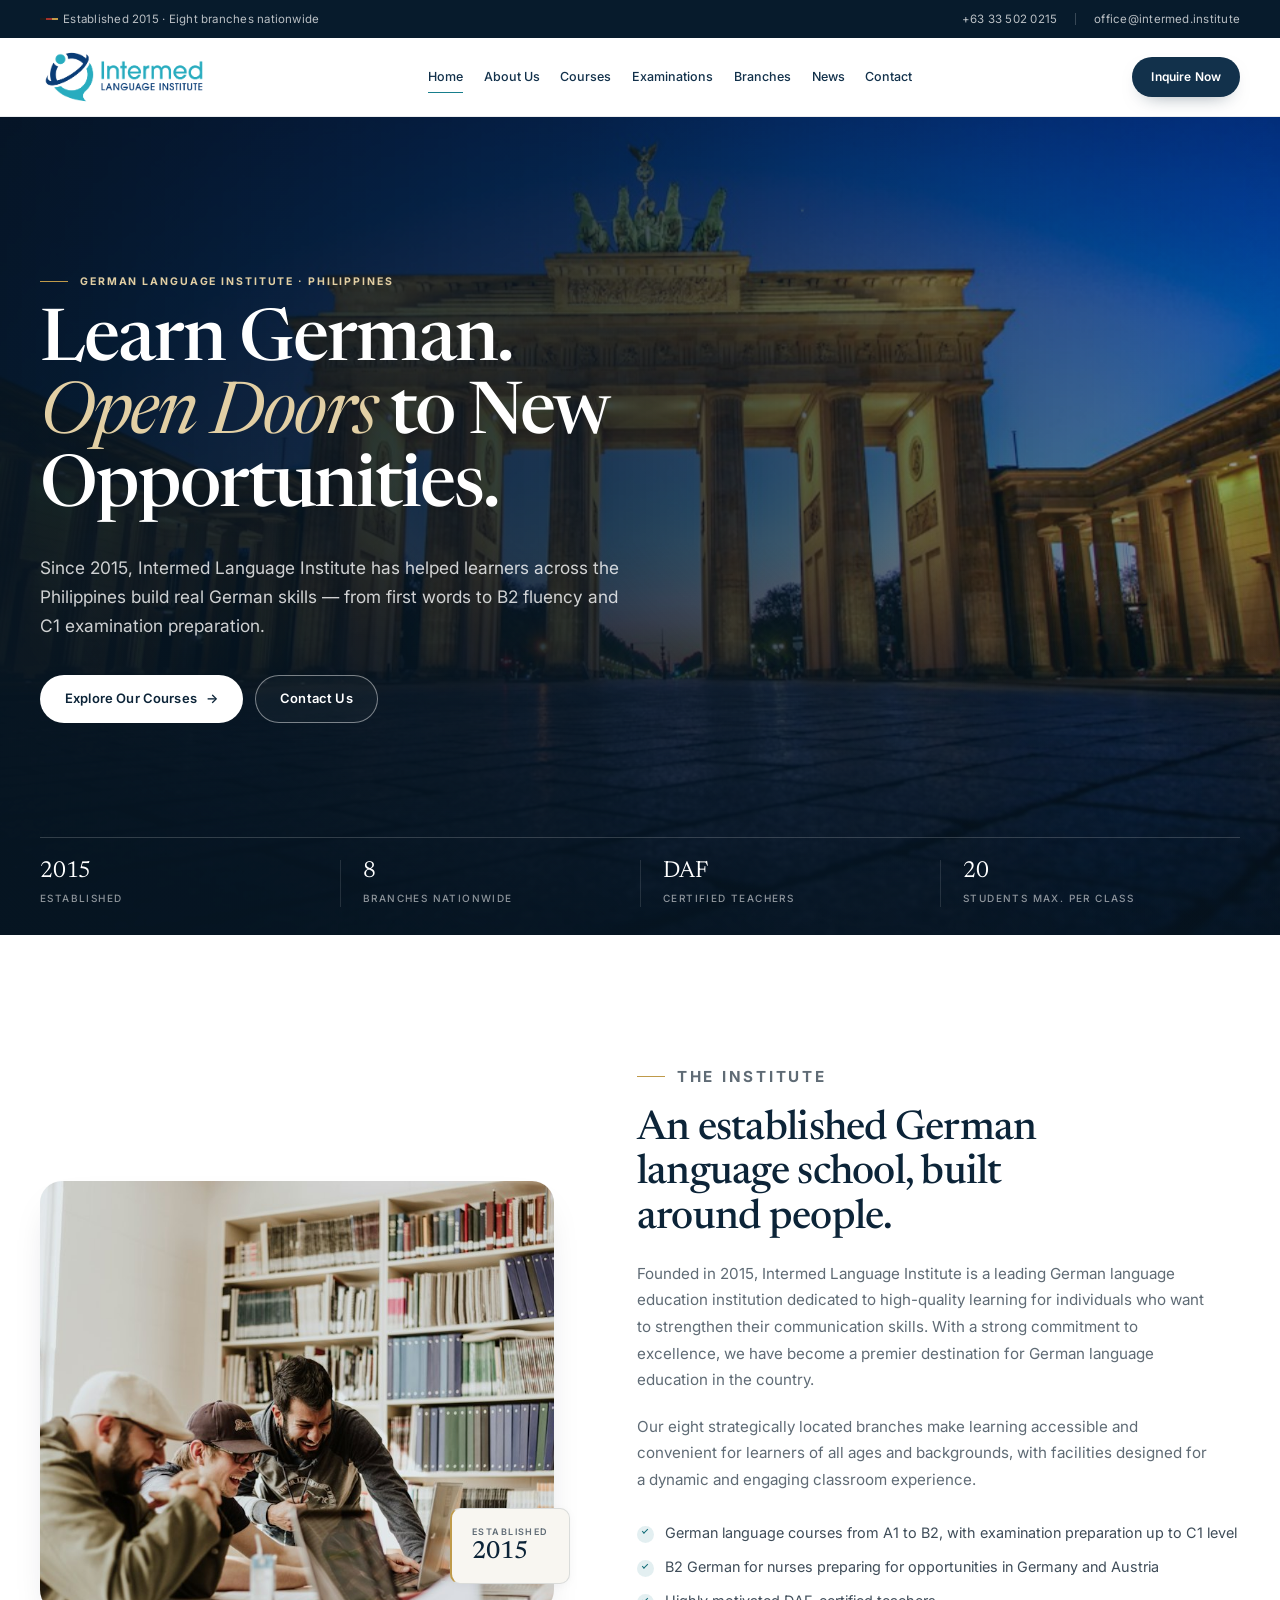
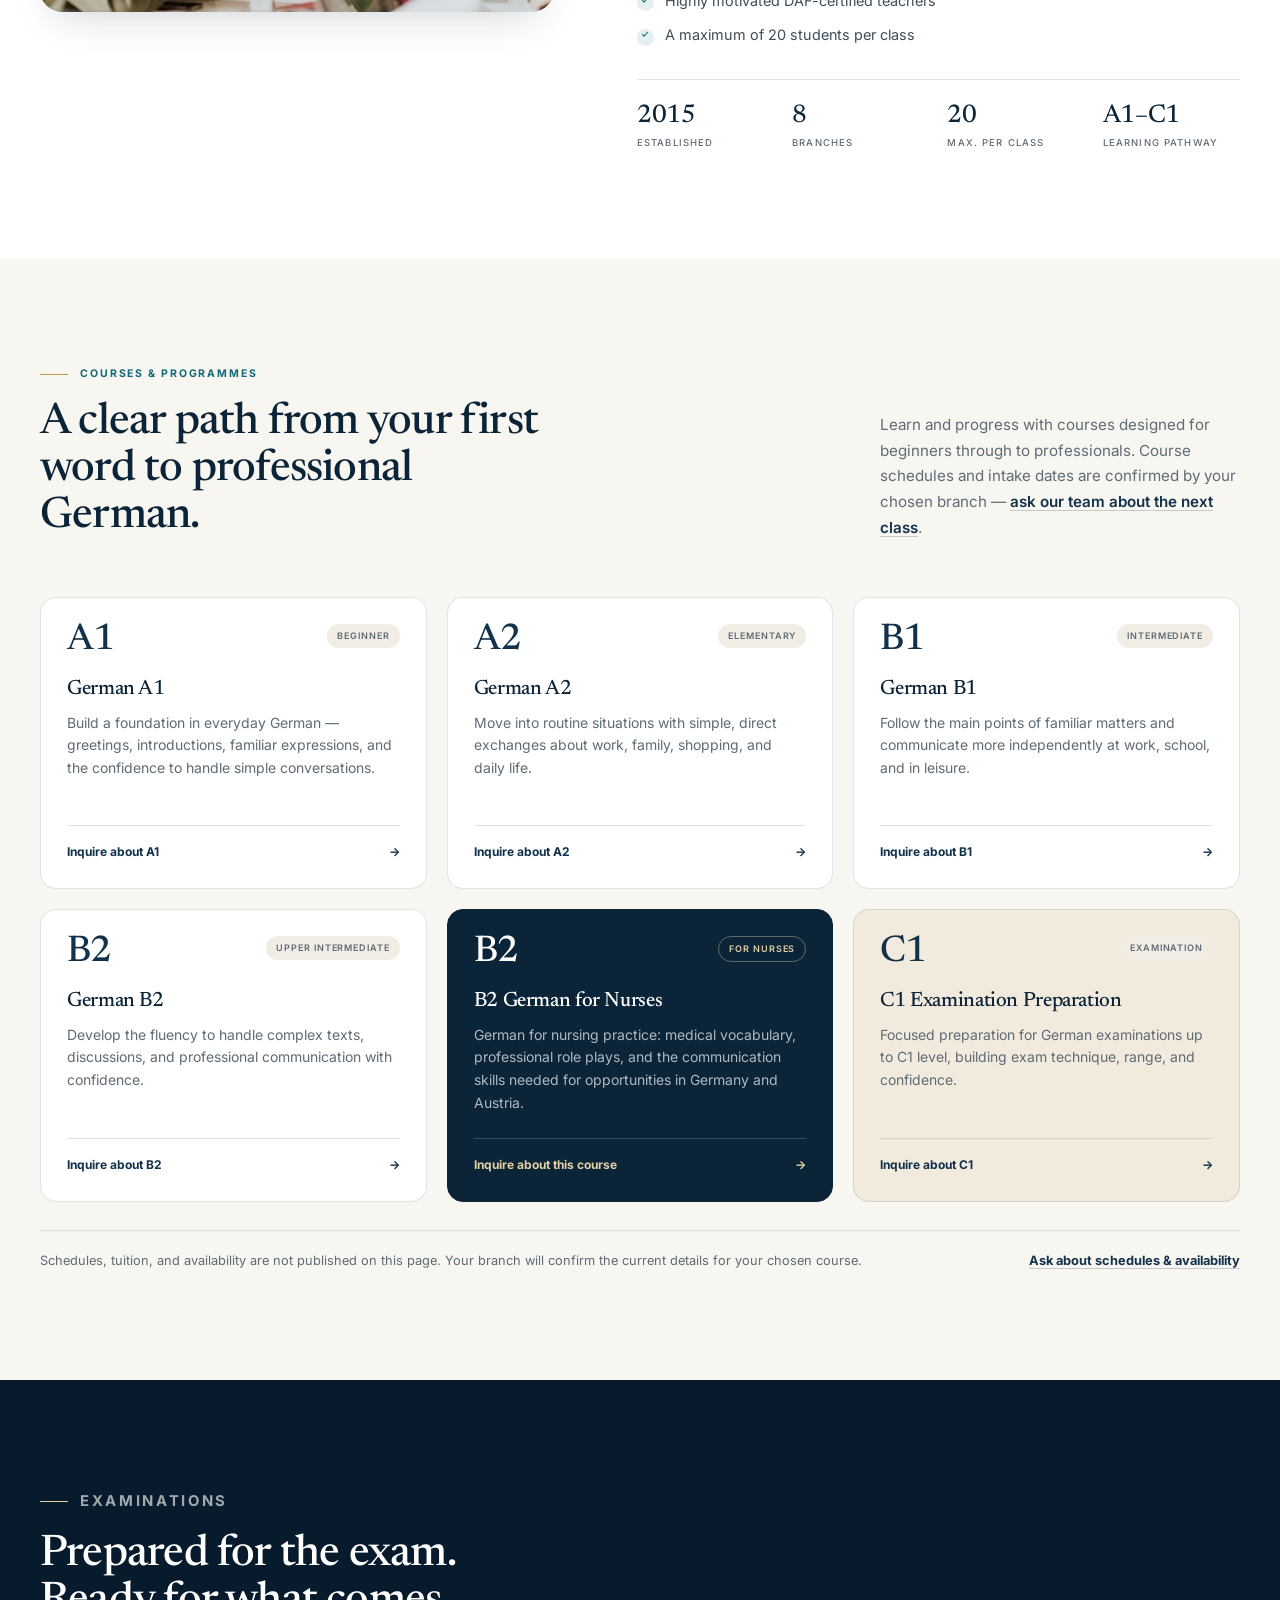
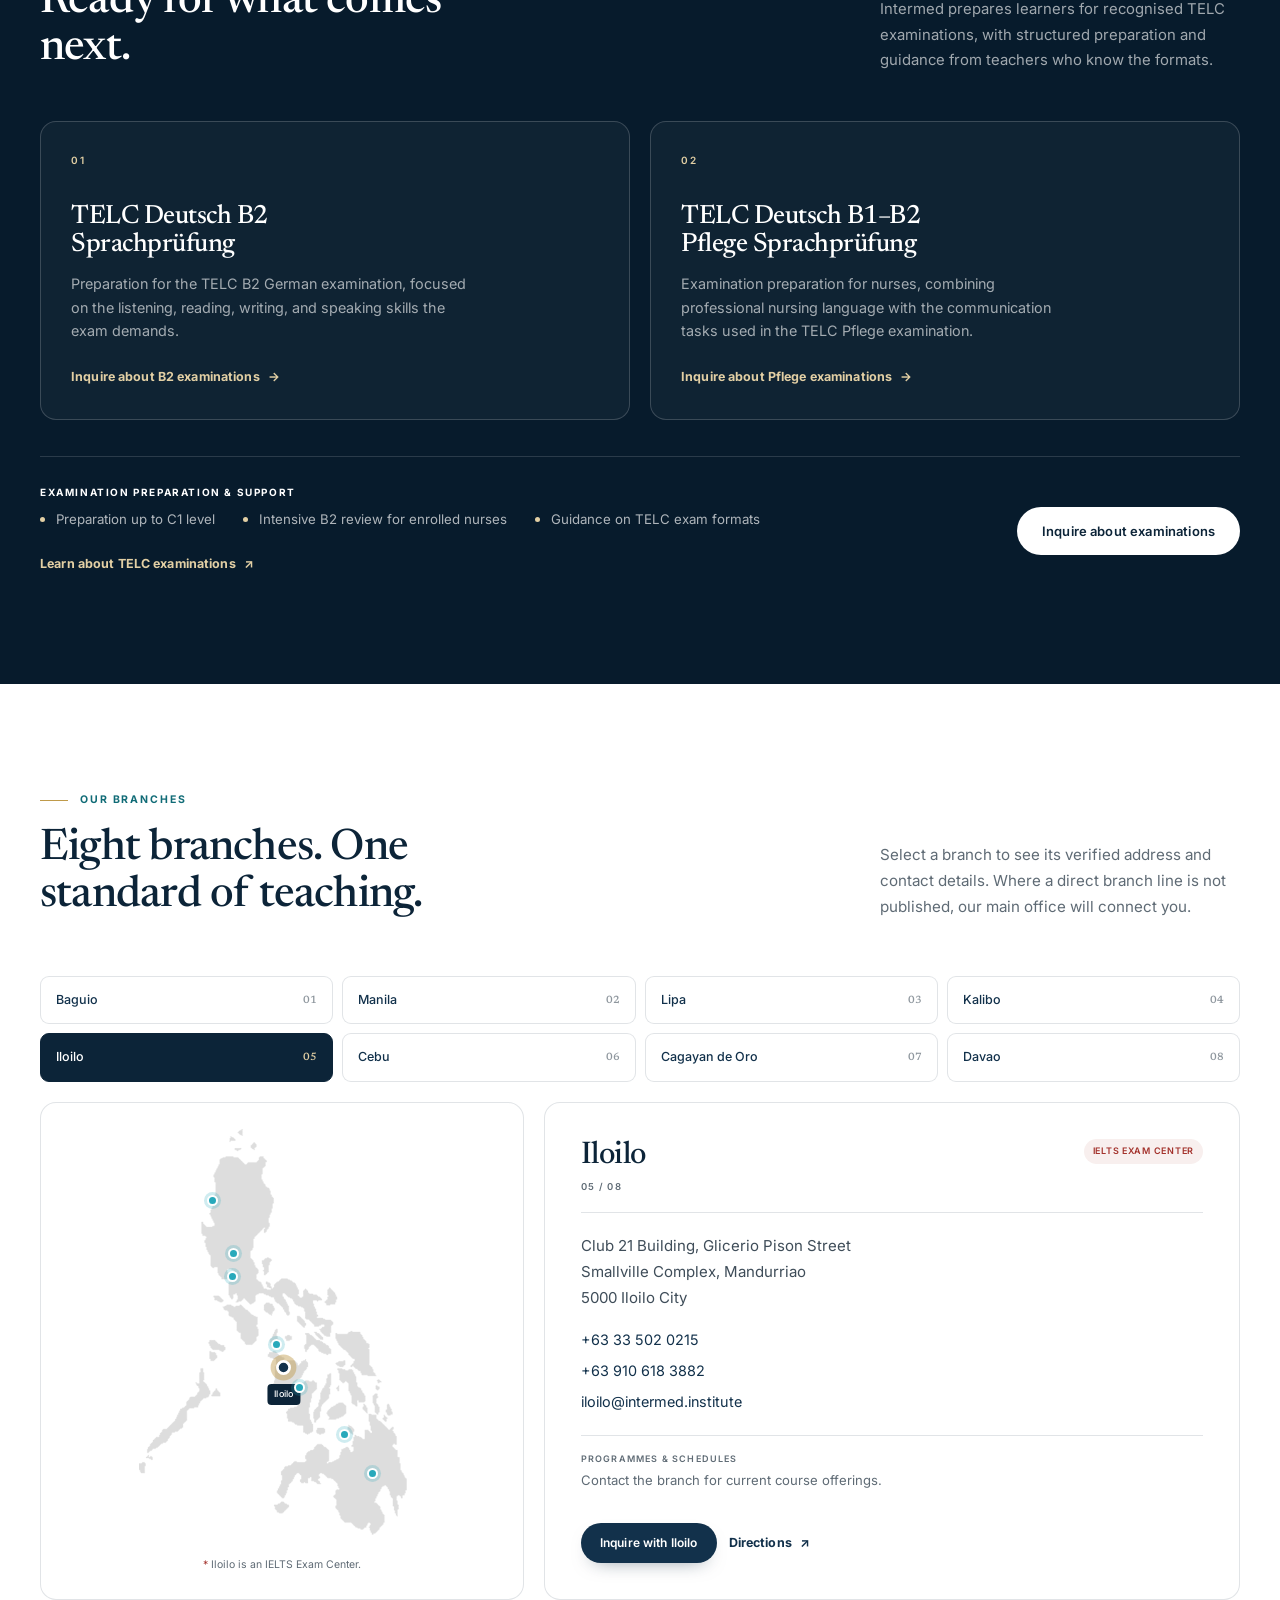
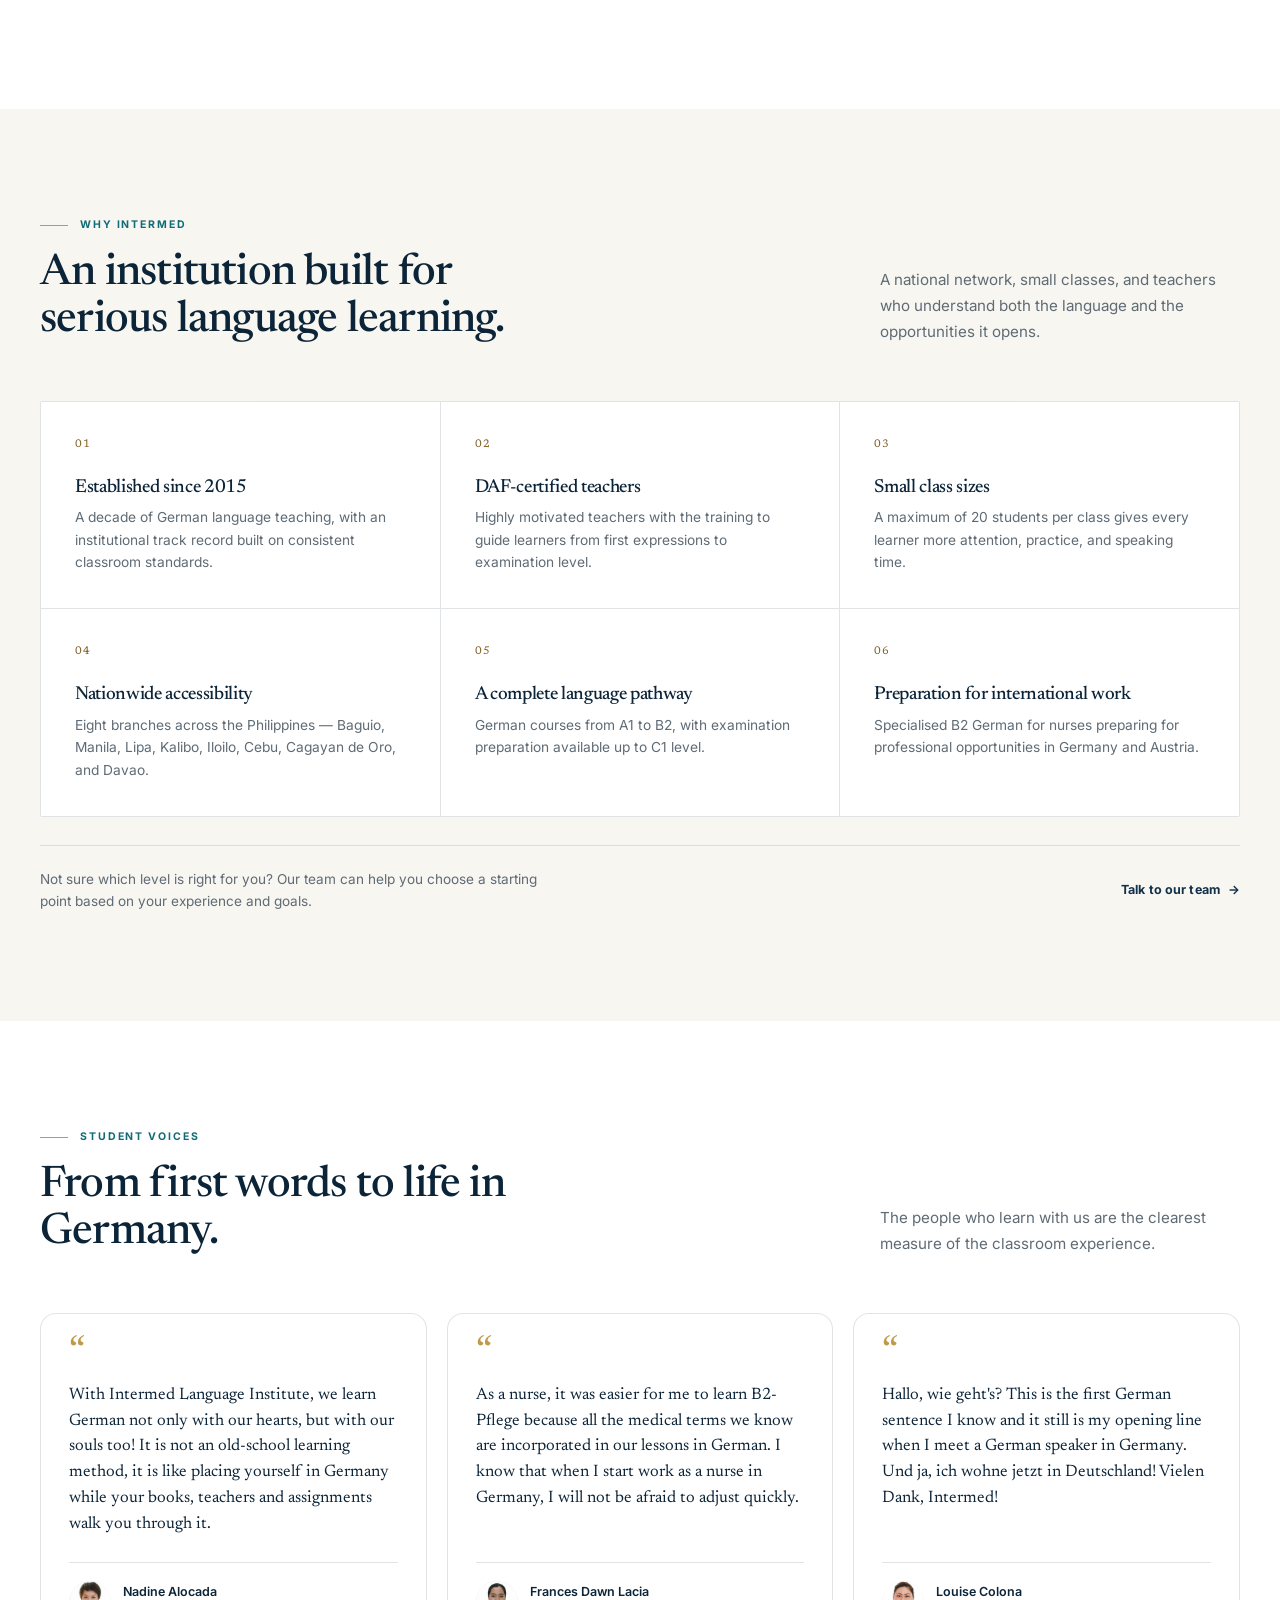
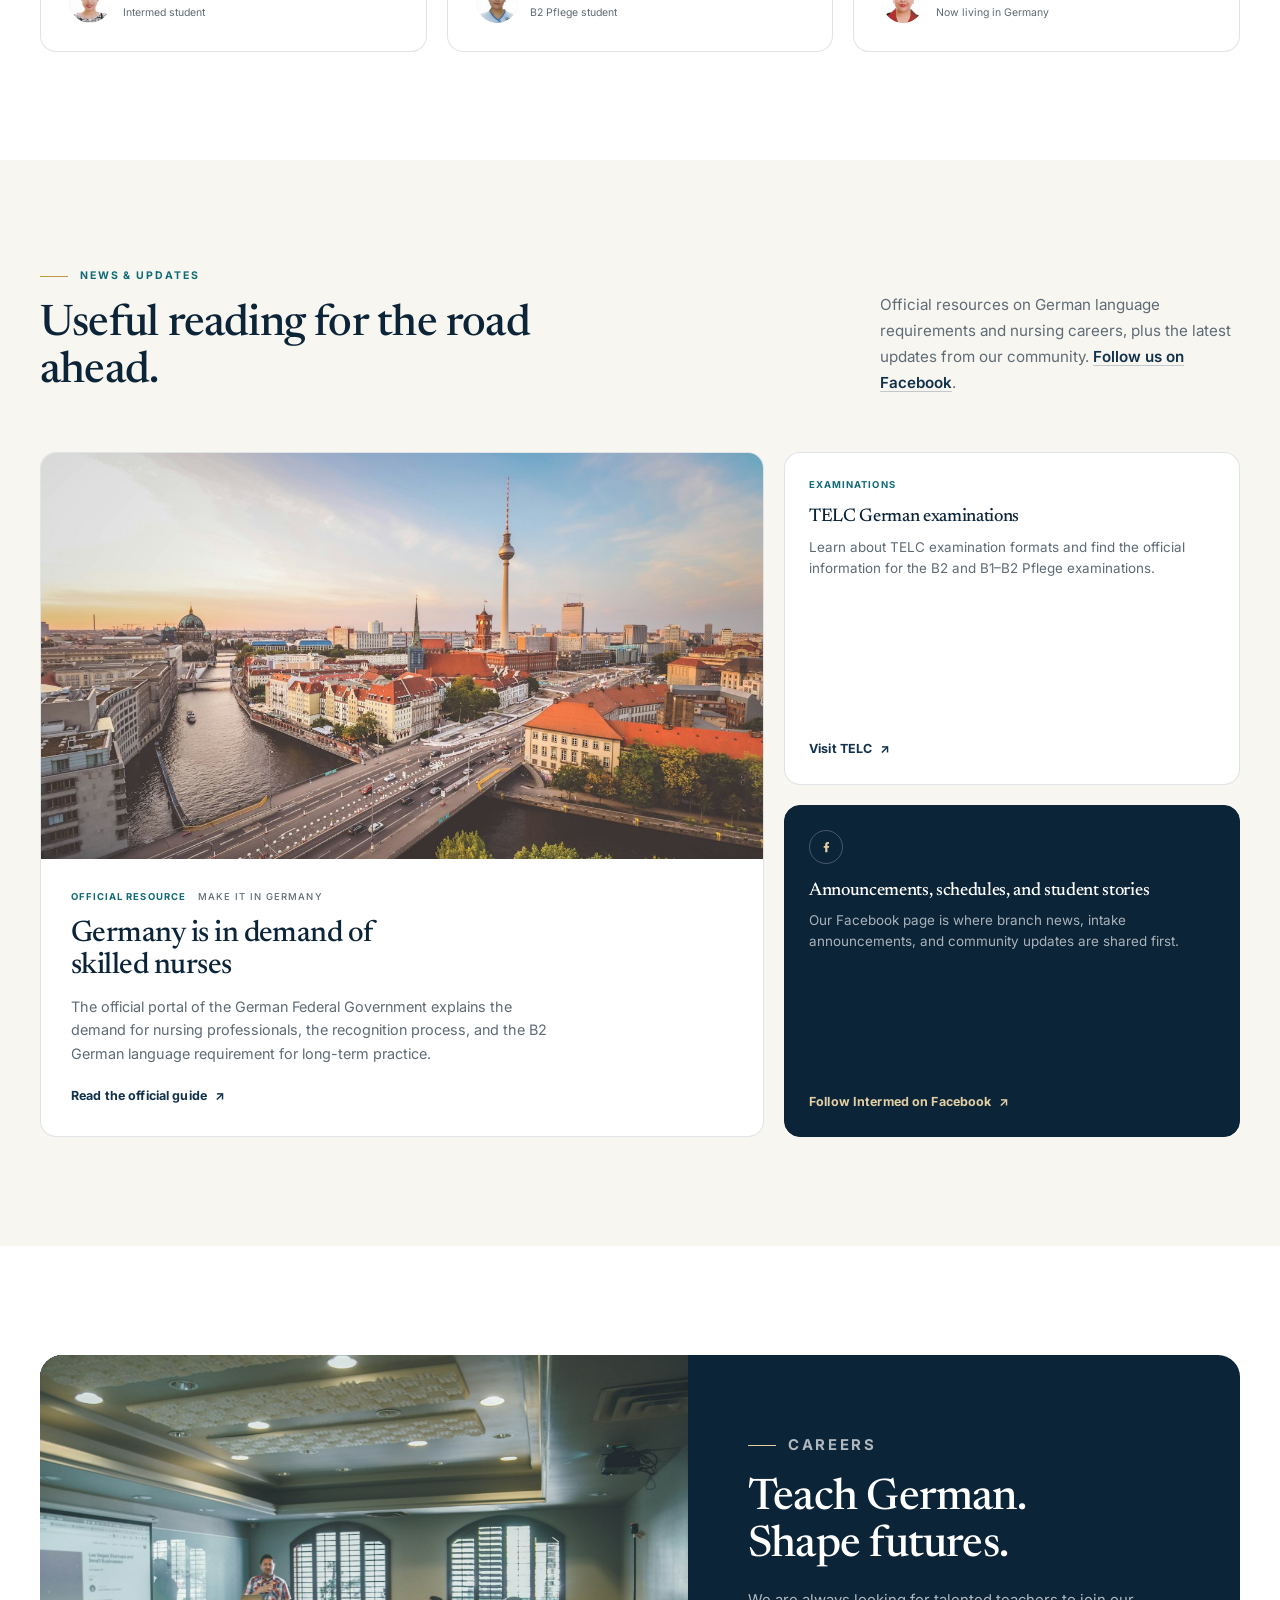
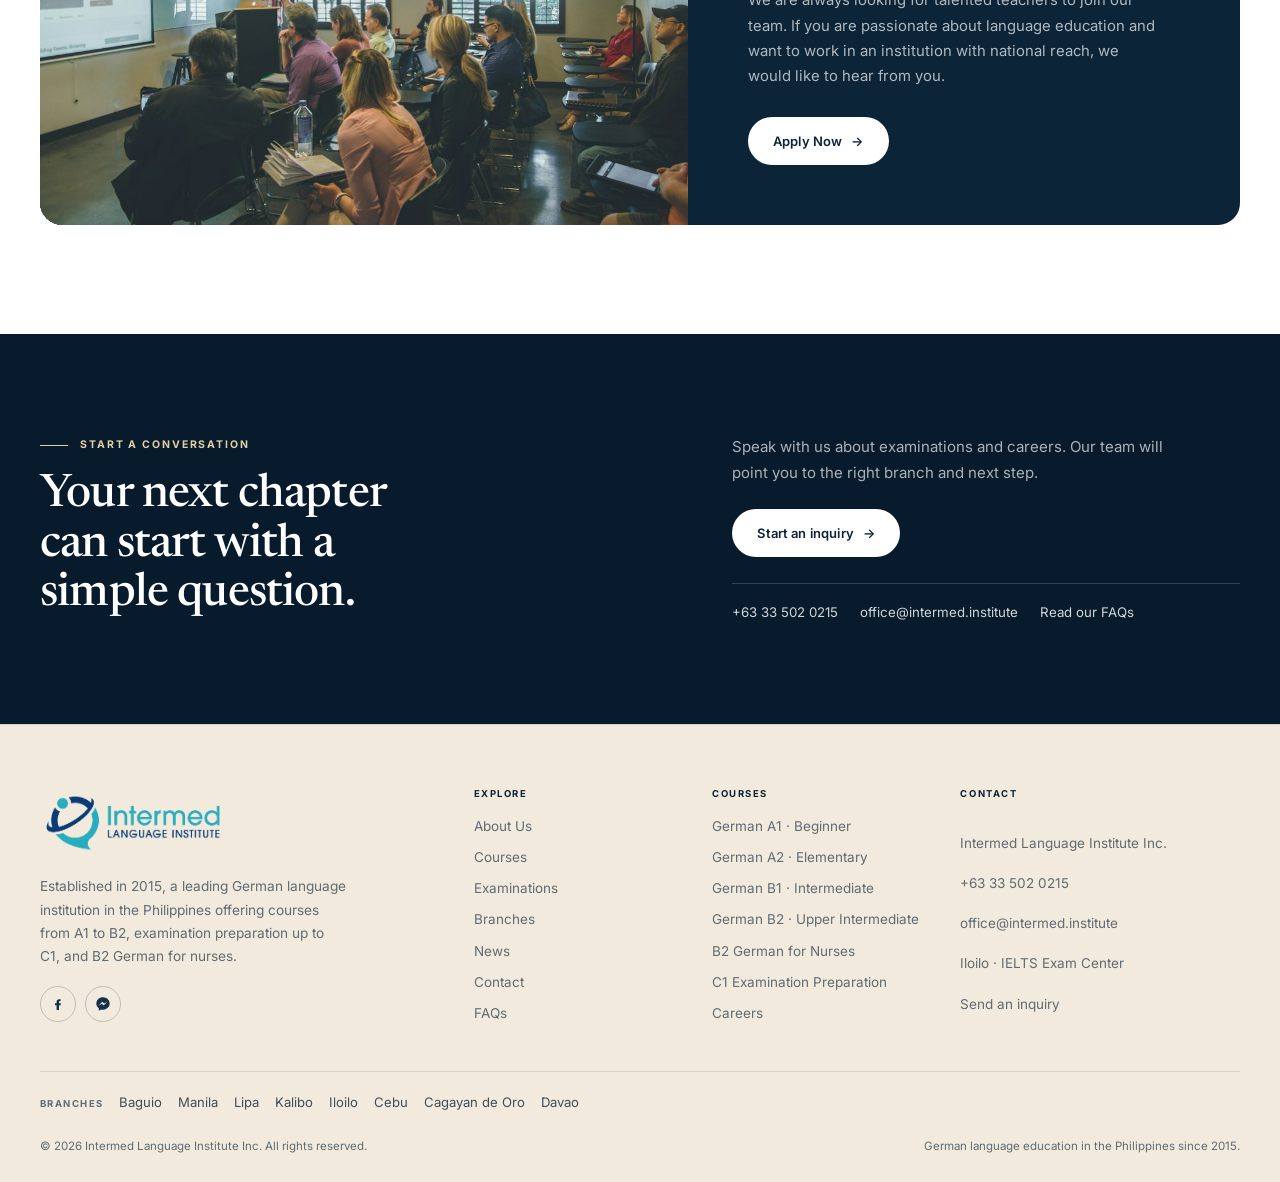
==== commit 17ab13a9: "Initial upload of Project 2" ====
--- a/index.html
+++ b/index.html
@@ -1,568 +1,755 @@
 <!DOCTYPE html>
 <html lang="en">
-
 <head>
-    <meta charset="UTF-8">
-    <meta name="viewport" content="width=device-width, initial-scale=1.0">
-
-    <!-- This site is optimized with the Yoast SEO plugin v15.1.1 - https://yoast.com/wordpress/plugins/seo/ -->
-	<title>Intermed Language Institute | German Language School</title>
-	<meta name="description" content="Established in 2015, Intermed Language Instuitute is the leading German language school in the Philippines." />
-	<meta name="robots" content="index, follow, max-snippet:-1, max-image-preview:large, max-video-preview:-1" />
-    <meta name="title" content="Course Schedules | Intermed Language Institute | German Language School">
-	<link rel="canonical" href="https://intermed.institute/" />
-	<meta property="og:locale" content="en_US" />
-	<meta property="og:type" content="website" />
-	<meta property="og:title" content="Intermed Language Intitute | German Language School" />
-	<meta property="og:description" content="Established in 2015, Intermed Language Instuitute is the leading German language school in the Philippines." />
-	<meta property="og:url" content="https://intermed.institute/" />
-	<meta property="og:site_name" content="Intermed Language Institute" />
-	<meta property="article:modified_time" content="2020-10-29T06:27:48+00:00" />
-	<meta name="twitter:card" content="summary_large_image" />
-	<script type="application/ld+json" class="yoast-schema-graph">{"@context":"https://schema.org","@graph":[{"@type":"WebSite","@id":"https://intermed.institute/#website","url":"https://intermed.institute/","name":"Intermed Language Institute","description":"Your Gateway to Germany and Austria","potentialAction":[{"@type":"SearchAction","target":"https://intermed.institute/?s={search_term_string}","query-input":"required name=search_term_string"}],"inLanguage":"en-US"},{"@type":"WebPage","@id":"https://intermed.institute/#webpage","url":"https://intermed.institute/","name":"Intermed Language Institute | German Language School","isPartOf":{"@id":"https://intermed.institute/#website"},"datePublished":"2018-08-17T16:15:11+00:00","dateModified":"2020-10-29T06:27:48+00:00","description":"Established in 2015, Intermed Language Instuitute is the leading German language school in the Philippines.","inLanguage":"en-US","potentialAction":[{"@type":"ReadAction","target":["https://intermed.institute/"]}]}]}</script>
-	<!-- / Yoast SEO plugin. -->
-
-    <link rel="icon" type="image/png" href="/images/im-icon.png">
-    <link href="https://cdn.jsdelivr.net/npm/bootstrap@5.3.3/dist/css/bootstrap.min.css" rel="stylesheet"
-        integrity="sha384-QWTKZyjpPEjISv5WaRU9OFeRpok6YctnYmDr5pNlyT2bRjXh0JMhjY6hW+ALEwIH" crossorigin="anonymous">
-    <link rel="stylesheet" href="https://cdn.jsdelivr.net/npm/bootstrap-icons@1.11.3/font/bootstrap-icons.min.css">
-    <link rel="preconnect" href="https://fonts.googleapis.com">
-    <link rel="preconnect" href="https://fonts.gstatic.com" crossorigin>
-    <link
-        href="https://fonts.googleapis.com/css2?family=Poppins:ital,wght@0,100;0,200;0,300;0,400;0,500;0,600;0,700;0,800;0,900;1,100;1,200;1,300;1,400;1,500;1,600;1,700;1,800;1,900&family=Roboto:ital,wght@0,100;0,300;0,400;0,500;0,700;0,900;1,100;1,300;1,400;1,500;1,700;1,900&display=swap"
-        rel="stylesheet">
-
-    <link rel="stylesheet" href="style.css" />
-    <link rel="stylesheet" href="fonts.css" />
-    <link rel="stylesheet" href="loader.css" />
-
-    <script>document.documentElement.classList.add('js-motion');</script>
+  <meta charset="UTF-8">
+  <meta name="viewport" content="width=device-width, initial-scale=1.0">
+  <title>Intermed Language Institute | German Language School in the Philippines</title>
+  <meta name="description" content="Established in 2015, Intermed Language Institute offers German courses from A1 to B2, C1 examination preparation, B2 German for nurses, and TELC exam preparation across eight branches in the Philippines.">
+  <meta name="robots" content="index, follow, max-image-preview:large">
+  <link rel="canonical" href="https://intermed.institute/">
+  <meta name="theme-color" content="#0c2438">
+  <link rel="icon" type="image/png" href="assets/img/favicon.png">
+  <link rel="apple-touch-icon" href="assets/img/favicon.png">
+
+  <meta property="og:locale" content="en_PH">
+  <meta property="og:type" content="website">
+  <meta property="og:site_name" content="Intermed Language Institute">
+  <meta property="og:title" content="Intermed Language Institute | Learn German. Open Doors.">
+  <meta property="og:description" content="German language courses from A1 to B2, C1 examination preparation, B2 German for nurses, and TELC exam preparation across eight branches nationwide.">
+  <meta property="og:url" content="https://intermed.institute/">
+  <meta property="og:image" content="https://intermed.institute/assets/img/hero-brandenburg.jpg">
+  <meta name="twitter:card" content="summary_large_image">
+
+  <link rel="preconnect" href="https://fonts.googleapis.com">
+  <link rel="preconnect" href="https://fonts.gstatic.com" crossorigin>
+  <link href="https://fonts.googleapis.com/css2?family=Inter:wght@400;500;600;700&family=Newsreader:ital,opsz,wght@0,6..72,400;0,6..72,500;0,6..72,600;1,6..72,400&display=swap" rel="stylesheet">
+  <link rel="preload" as="image" href="assets/img/hero-brandenburg.jpg" imagesrcset="assets/img/hero-brandenburg-1000.jpg 1000w, assets/img/hero-brandenburg.jpg 1800w" imagesizes="100vw">
+  <link rel="stylesheet" href="assets/css/main.css">
+
+  <script type="application/ld+json">
+  {
+    "@context": "https://schema.org",
+    "@type": "EducationalOrganization",
+    "name": "Intermed Language Institute",
+    "alternateName": "Intermed Language Institute Inc.",
+    "url": "https://intermed.institute/",
+    "logo": "https://intermed.institute/assets/img/logo.png",
+    "description": "A German language institute established in 2015, offering A1 to B2 German courses, C1 examination preparation, B2 German for nurses, and TELC examination preparation across the Philippines.",
+    "foundingDate": "2015",
+    "email": "office@intermed.institute",
+    "telephone": "+63 33 502 0215",
+    "address": {
+      "@type": "PostalAddress",
+      "streetAddress": "Club 21 Building, Glicerio Pison Street, Smallville Complex, Mandurriao",
+      "addressLocality": "Iloilo City",
+      "postalCode": "5000",
+      "addressCountry": "PH"
+    },
+    "areaServed": "Philippines",
+    "sameAs": ["https://www.facebook.com/intermedph"]
+  }
+  </script>
+  <noscript>
+    <style>
+      .branch-detail[hidden] { display: flex !important; }
+      .branch-panel { gap: 32px; }
+      .branch-tabs, .map-pin { display: none !important; }
+      @media (max-width: 1080px) {
+        .primary-nav { display: flex !important; flex-wrap: wrap; gap: 8px 16px; }
+        .header-inner { flex-wrap: wrap; min-height: 0; padding: 12px 0; }
+        .header-cta { display: inline-flex !important; }
+        .nav-toggle, .mobile-nav { display: none !important; }
+      }
+    </style>
+  </noscript>
 </head>
-
-<body class="poppins-regular">
-    <nav class="navbar navbar-expand-md fixed-top p-0" id="navbar-menu" aria-label="Main navigation">
-        <div class="container-md nav-shell">
-            <a class="navbar-brand scroll-to-section" href="#home">
-                <img src="/images/logo.png" alt="Intermed Language Institute" class="brand-logo" />
+<body>
+  <a class="skip-link" href="#main">Skip to content</a>
+
+  <div class="topbar">
+    <div class="container topbar-inner">
+      <p><span class="topbar-flag" aria-hidden="true"></span> Established 2015 · Eight branches nationwide</p>
+      <div class="topbar-meta">
+        <a href="tel:+63335020215">+63 33 502 0215</a>
+        <span class="topbar-sep" aria-hidden="true"></span>
+        <a href="mailto:office@intermed.institute">office@intermed.institute</a>
+      </div>
+    </div>
+  </div>
+
+  <header class="site-header" id="siteHeader">
+    <div class="container header-inner">
+      <a class="brand" href="index.html" aria-label="Intermed Language Institute — home">
+        <img src="assets/img/logo.png" width="168" height="61" alt="Intermed Language Institute">
+      </a>
+
+      <nav class="primary-nav" aria-label="Primary">
+        <a href="index.html" aria-current="page">Home</a>
+        <a href="#about">About Us</a>
+        <a href="#courses">Courses</a>
+        <a href="#examinations">Examinations</a>
+        <!-- <a href="#scholarships">Scholarships</a> -->
+        <a href="#branches">Branches</a>
+        <a href="#news">News</a>
+        <a href="contact.html">Contact</a>
+      </nav>
+
+      <a class="btn btn--primary btn--sm header-cta" href="contact.html">Inquire Now</a>
+
+      <button class="nav-toggle" type="button" aria-label="Open menu" aria-expanded="false" aria-controls="mobileNav">
+        <span></span><span></span><span></span>
+      </button>
+    </div>
+
+    <div class="mobile-nav" id="mobileNav">
+      <p class="eyebrow">Navigation</p>
+      <nav aria-label="Mobile primary">
+        <a class="mobile-link" href="index.html">Home <span class="num">01</span></a>
+        <a class="mobile-link" href="#about">About Us <span class="num">02</span></a>
+        <a class="mobile-link" href="#courses">Courses <span class="num">03</span></a>
+        <a class="mobile-link" href="#examinations">Examinations <span class="num">04</span></a>
+        <a class="mobile-link" href="#scholarships">Scholarships <span class="num">05</span></a>
+        <a class="mobile-link" href="#branches">Branches <span class="num">06</span></a>
+        <a class="mobile-link" href="#news">News <span class="num">07</span></a>
+        <a class="mobile-link" href="contact.html">Contact <span class="num">08</span></a>
+      </nav>
+      <a class="btn btn--primary" href="contact.html">Inquire Now</a>
+      <div class="mobile-contact">
+        <a href="tel:+63335020215">+63 33 502 0215</a>
+        <a href="mailto:office@intermed.institute">office@intermed.institute</a>
+        <a href="faq.html">Frequently asked questions</a>
+      </div>
+    </div>
+  </header>
+
+  <main id="main">
+    <!-- Hero -->
+    <section class="hero" aria-labelledby="hero-title">
+      <div class="hero-media">
+        <picture>
+          <source media="(max-width: 720px)" srcset="assets/img/hero-brandenburg-1000.jpg">
+          <img src="assets/img/hero-brandenburg.jpg" width="1800" height="1200" alt="The Brandenburg Gate in Berlin illuminated at dusk" fetchpriority="high">
+        </picture>
+      </div>
+      <div class="container hero-inner">
+        <div class="hero-copy">
+          <p class="eyebrow">German language institute · Philippines</p>
+          <h1 id="hero-title"><span class="hero-line"><span>Learn German.</span></span><span class="hero-line"><span><em>Open Doors</em> to New Opportunities.</span></span></h1>
+          <p class="hero-lede">Since 2015, Intermed Language Institute has helped learners across the Philippines build real German skills — from first words to B2 fluency and C1 examination preparation.</p>
+          <div class="hero-actions">
+            <a class="btn btn--light" href="#courses">Explore Our Courses <span class="arrow" aria-hidden="true">→</span></a>
+            <a class="btn btn--ghost" href="contact.html">Contact Us</a>
+          </div>
+        </div>
+      </div>
+      <div class="container">
+        <dl class="hero-facts">
+          <div><dt>2015</dt><dd>Established</dd></div>
+          <div><dt data-count="8">8</dt><dd>Branches nationwide</dd></div>
+          <div><dt>DAF</dt><dd>Certified teachers</dd></div>
+          <div><dt data-count="20">20</dt><dd>Students max. per class</dd></div>
+        </dl>
+      </div>
+    </section>
+
+    <!-- About -->
+    <section class="section section--white" id="about">
+      <div class="container about-grid">
+        <div class="about-media reveal reveal--left">
+          <figure>
+            <img src="assets/img/about-students.jpg" srcset="assets/img/about-students-900.jpg 900w, assets/img/about-students.jpg 1200w" sizes="(max-width: 980px) 92vw, 45vw" width="1200" height="800" loading="lazy" alt="Adult students collaborating around a table in a library">
+          </figure>
+          <div class="est-badge">
+            <span>Established</span>
+            <strong>2015</strong>
+          </div>
+        </div>
+        <div class="about-copy reveal reveal--right">
+          <p class="eyebrow">The institute</p>
+          <h2>An established German language school, built around people.</h2>
+          <p>Founded in 2015, Intermed Language Institute is a leading German language education institution dedicated to high-quality learning for individuals who want to strengthen their communication skills. With a strong commitment to excellence, we have become a premier destination for German language education in the country.</p>
+          <p>Our eight strategically located branches make learning accessible and convenient for learners of all ages and backgrounds, with facilities designed for a dynamic and engaging classroom experience.</p>
+          <ul class="check-list">
+            <li>German language courses from A1 to B2, with examination preparation up to C1 level</li>
+            <li>B2 German for nurses preparing for opportunities in Germany and Austria</li>
+            <li>Highly motivated DAF-certified teachers</li>
+            <li>A maximum of 20 students per class</li>
+          </ul>
+          <div class="stat-row">
+            <div><strong>2015</strong><span>Established</span></div>
+            <div><strong data-count="8">8</strong><span>Branches</span></div>
+            <div><strong data-count="20">20</strong><span>Max. per class</span></div>
+            <div><strong>A1–C1</strong><span>Learning pathway</span></div>
+          </div>
+        </div>
+      </div>
+    </section>
+
+    <!-- Courses -->
+    <section class="section section--paper" id="courses">
+      <div class="container">
+        <header class="section-head reveal">
+          <div>
+            <p class="eyebrow">Courses &amp; programmes</p>
+            <h2>A clear path from your first word to professional German.</h2>
+          </div>
+          <p class="section-intro">Learn and progress with courses designed for beginners through to professionals. Course schedules and intake dates are confirmed by your chosen branch — <a href="contact.html?type=course">ask our team about the next class</a>.</p>
+        </header>
+
+        <div class="course-grid">
+          <article class="course-card reveal" id="course-a1">
+            <div class="course-top">
+              <span class="course-level">A1</span>
+              <span class="course-tag">Beginner</span>
+            </div>
+            <h3>German A1</h3>
+            <p>Build a foundation in everyday German — greetings, introductions, familiar expressions, and the confidence to handle simple conversations.</p>
+            <a class="course-link" href="contact.html?type=course&amp;course=A1">Inquire about A1 <span class="arrow" aria-hidden="true">→</span></a>
+          </article>
+
+          <article class="course-card reveal" id="course-a2">
+            <div class="course-top">
+              <span class="course-level">A2</span>
+              <span class="course-tag">Elementary</span>
+            </div>
+            <h3>German A2</h3>
+            <p>Move into routine situations with simple, direct exchanges about work, family, shopping, and daily life.</p>
+            <a class="course-link" href="contact.html?type=course&amp;course=A2">Inquire about A2 <span class="arrow" aria-hidden="true">→</span></a>
+          </article>
+
+          <article class="course-card reveal" id="course-b1">
+            <div class="course-top">
+              <span class="course-level">B1</span>
+              <span class="course-tag">Intermediate</span>
+            </div>
+            <h3>German B1</h3>
+            <p>Follow the main points of familiar matters and communicate more independently at work, school, and in leisure.</p>
+            <a class="course-link" href="contact.html?type=course&amp;course=B1">Inquire about B1 <span class="arrow" aria-hidden="true">→</span></a>
+          </article>
+
+          <article class="course-card reveal" id="course-b2">
+            <div class="course-top">
+              <span class="course-level">B2</span>
+              <span class="course-tag">Upper intermediate</span>
+            </div>
+            <h3>German B2</h3>
+            <p>Develop the fluency to handle complex texts, discussions, and professional communication with confidence.</p>
+            <a class="course-link" href="contact.html?type=course&amp;course=B2">Inquire about B2 <span class="arrow" aria-hidden="true">→</span></a>
+          </article>
+
+          <article class="course-card course-card--featured reveal" id="course-b2-nurses">
+            <div class="course-top">
+              <span class="course-level">B2</span>
+              <span class="course-tag">For nurses</span>
+            </div>
+            <h3>B2 German for Nurses</h3>
+            <p>German for nursing practice: medical vocabulary, professional role plays, and the communication skills needed for opportunities in Germany and Austria.</p>
+            <a class="course-link" href="contact.html?type=course&amp;course=B2%20for%20Nurses">Inquire about this course <span class="arrow" aria-hidden="true">→</span></a>
+          </article>
+
+          <article class="course-card course-card--exam reveal" id="course-c1">
+            <div class="course-top">
+              <span class="course-level">C1</span>
+              <span class="course-tag">Examination</span>
+            </div>
+            <h3>C1 Examination Preparation</h3>
+            <p>Focused preparation for German examinations up to C1 level, building exam technique, range, and confidence.</p>
+            <a class="course-link" href="contact.html?type=course&amp;course=C1%20Examination%20Preparation">Inquire about C1 <span class="arrow" aria-hidden="true">→</span></a>
+          </article>
+        </div>
+
+        <div class="courses-note reveal">
+          <p>Schedules, tuition, and availability are not published on this page. Your branch will confirm the current details for your chosen course.</p>
+          <a href="contact.html?type=course">Ask about schedules &amp; availability</a>
+        </div>
+      </div>
+    </section>
+
+    <!-- Examinations -->
+    <section class="section section--dark" id="examinations">
+      <div class="container">
+        <div class="exam-head reveal">
+          <div>
+            <p class="eyebrow eyebrow--light">Examinations</p>
+            <h2>Prepared for the exam. Ready for what comes next.</h2>
+          </div>
+          <p>Intermed prepares learners for recognised TELC examinations, with structured preparation and guidance from teachers who know the formats.</p>
+        </div>
+
+        <div class="exam-grid">
+          <article class="exam-card reveal">
+            <span class="exam-no">01</span>
+            <h3>TELC Deutsch B2 Sprachprüfung</h3>
+            <p>Preparation for the TELC B2 German examination, focused on the listening, reading, writing, and speaking skills the exam demands.</p>
+            <a class="text-link text-link--light" href="contact.html?type=examination">Inquire about B2 examinations <span class="arrow" aria-hidden="true">→</span></a>
+          </article>
+          <article class="exam-card reveal">
+            <span class="exam-no">02</span>
+            <h3>TELC Deutsch B1–B2 Pflege Sprachprüfung</h3>
+            <p>Examination preparation for nurses, combining professional nursing language with the communication tasks used in the TELC Pflege examination.</p>
+            <a class="text-link text-link--light" href="contact.html?type=examination">Inquire about Pflege examinations <span class="arrow" aria-hidden="true">→</span></a>
+          </article>
+        </div>
+
+        <div class="exam-support reveal">
+          <div>
+            <h3>Examination preparation &amp; support</h3>
+            <ul>
+              <li>Preparation up to C1 level</li>
+              <li>Intensive B2 review for enrolled nurses</li>
+              <li>Guidance on TELC exam formats</li>
+            </ul>
+            <p class="exam-official"><a class="text-link text-link--light" href="https://www.telc.net/" target="_blank" rel="noopener noreferrer">Learn about TELC examinations <span class="arrow" aria-hidden="true">↗</span></a></p>
+          </div>
+          <a class="btn btn--light" href="contact.html?type=examination">Inquire about examinations</a>
+        </div>
+      </div>
+    </section>
+
+    <!-- Scholarships -->
+    <!-- <section class="section section--sand" id="scholarships">
+      <div class="container scholarship-grid">
+        <div class="scholarship-media reveal reveal--scale">
+          <img src="assets/img/scholarship-nurse.jpg" width="1000" height="1200" loading="lazy" alt="A healthcare professional in a white coat smiling outdoors">
+          <span class="scholarship-badge">Scholarship opportunities</span>
+        </div>
+        <div class="scholarship-copy reveal reveal--right">
+          <p class="eyebrow">Scholarships</p>
+          <h2>Opportunity should not be out of reach.</h2>
+          <p>Intermed offers scholarship opportunities for eligible individuals, including free German language courses for qualified applicants. Scholarships can open a practical pathway toward language certification and professional opportunities in Germany.</p>
+          <ul class="tick-list">
+            <li>Free German language courses for eligible individuals</li>
+            <li>Open to qualified applicants, including Filipino registered nurses</li>
+            <li>Every application is assessed individually</li>
+          </ul>
+          <p class="notice">Eligibility requirements apply. Current criteria, documentary requirements, and available slots are confirmed directly by our team.</p>
+          <a class="btn btn--primary" href="contact.html?type=scholarship">Inquire About Scholarships <span class="arrow" aria-hidden="true">→</span></a>
+        </div>
+      </div>
+    </section> -->
+
+    <!-- Branches -->
+    <section class="section section--white" id="branches">
+      <div class="container">
+        <header class="section-head reveal">
+          <div>
+            <p class="eyebrow">Our branches</p>
+            <h2>Eight branches. One standard of teaching.</h2>
+          </div>
+          <p class="section-intro">Select a branch to see its verified address and contact details. Where a direct branch line is not published, our main office will connect you.</p>
+        </header>
+
+        <div class="branch-tabs reveal" role="group" aria-label="Select a branch">
+          <button class="branch-tab" type="button" data-branch="baguio" aria-pressed="false"><span>Baguio</span><span class="num">01</span></button>
+          <button class="branch-tab" type="button" data-branch="manila" aria-pressed="false"><span>Manila</span><span class="num">02</span></button>
+          <button class="branch-tab" type="button" data-branch="lipa" aria-pressed="false"><span>Lipa</span><span class="num">03</span></button>
+          <button class="branch-tab" type="button" data-branch="kalibo" aria-pressed="false"><span>Kalibo</span><span class="num">04</span></button>
+          <button class="branch-tab" type="button" data-branch="iloilo" aria-pressed="true"><span>Iloilo</span><span class="num">05</span></button>
+          <button class="branch-tab" type="button" data-branch="cebu" aria-pressed="false"><span>Cebu</span><span class="num">06</span></button>
+          <button class="branch-tab" type="button" data-branch="cdo" aria-pressed="false"><span>Cagayan de Oro</span><span class="num">07</span></button>
+          <button class="branch-tab" type="button" data-branch="davao" aria-pressed="false"><span>Davao</span><span class="num">08</span></button>
+        </div>
+
+        <div class="branch-explorer reveal">
+          <div class="map-card">
+            <div class="branch-map">
+              <img src="assets/img/philippines-map.png" width="445" height="573" loading="lazy" alt="Map of the Philippines showing the locations of Intermed Language Institute branches">
+              <button class="map-pin" type="button" data-branch="baguio" aria-pressed="false" style="left:28.1%;top:17.5%" aria-label="Baguio"><span class="map-pin-label" aria-hidden="true">Baguio</span></button>
+              <button class="map-pin" type="button" data-branch="manila" aria-pressed="false" style="left:34.8%;top:30.5%" aria-label="Manila"><span class="map-pin-label" aria-hidden="true">Manila</span></button>
+              <button class="map-pin" type="button" data-branch="lipa" aria-pressed="false" style="left:34.4%;top:36.3%" aria-label="Lipa"><span class="map-pin-label" aria-hidden="true">Lipa</span></button>
+              <button class="map-pin" type="button" data-branch="kalibo" aria-pressed="false" style="left:48.3%;top:52.9%" aria-label="Kalibo"><span class="map-pin-label" aria-hidden="true">Kalibo</span></button>
+              <button class="map-pin" type="button" data-branch="iloilo" aria-pressed="true" style="left:50.6%;top:58.5%" aria-label="Iloilo"><span class="map-pin-label" aria-hidden="true">Iloilo</span></button>
+              <button class="map-pin" type="button" data-branch="cebu" aria-pressed="false" style="left:55.5%;top:63.5%" aria-label="Cebu"><span class="map-pin-label" aria-hidden="true">Cebu</span></button>
+              <button class="map-pin" type="button" data-branch="cdo" aria-pressed="false" style="left:69.7%;top:75%" aria-label="Cagayan de Oro"><span class="map-pin-label" aria-hidden="true">Cagayan de Oro</span></button>
+              <button class="map-pin" type="button" data-branch="davao" aria-pressed="false" style="left:78.7%;top:84.6%" aria-label="Davao"><span class="map-pin-label" aria-hidden="true">Davao</span></button>
+            </div>
+            <p class="map-note"><span class="star" aria-hidden="true">*</span> Iloilo is an IELTS Exam Center.</p>
+          </div>
+
+          <div class="branch-panel" id="branchPanel" aria-live="polite">
+            <div class="branch-detail" data-branch="baguio" hidden>
+              <div class="branch-detail-head">
+                <div><h3>Baguio</h3><p class="branch-count">01 / 08</p></div>
+              </div>
+              <address>Room 213 / 2nd Floor, Laperal Building<br>Session Road<br>2600 Baguio</address>
+              <div class="branch-contact">
+                <a href="tel:+639082184001">+63 908 218 4001</a>
+                <a href="mailto:baguio@intermed.institute">baguio@intermed.institute</a>
+              </div>
+              <div class="branch-meta"><span>Programmes &amp; schedules</span><p>Contact the branch for current course offerings.</p></div>
+              <div class="branch-actions">
+                <a class="btn btn--primary btn--sm" href="contact.html?type=course&amp;branch=baguio">Inquire with Baguio</a>
+                <a class="text-link" href="https://www.google.com/maps/place/?q=place_id:ChIJQzW12nChkTMRzCQcFFQk974" target="_blank" rel="noopener noreferrer">Directions <span aria-hidden="true">↗</span></a>
+              </div>
+            </div>
+
+            <div class="branch-detail" data-branch="manila" hidden>
+              <div class="branch-detail-head">
+                <div><h3>Manila</h3><p class="branch-count">02 / 08</p></div>
+              </div>
+              <address>32F Tycoon Centre, Pearl Drive<br>Ortigas<br>1600 Pasig City</address>
+              <div class="branch-contact">
+                <a href="tel:+63253105404">(02) 5310 5404</a>
+                <a href="mailto:manila@intermed.institute">manila@intermed.institute</a>
+              </div>
+              <div class="branch-meta"><span>Programmes &amp; schedules</span><p>Contact the branch for current course offerings.</p></div>
+              <div class="branch-actions">
+                <a class="btn btn--primary btn--sm" href="contact.html?type=course&amp;branch=manila">Inquire with Manila</a>
+                <a class="text-link" href="https://www.google.com/maps/place/?q=place_id:ChIJD5gibTDJlzMRMe0e6VPPj3s" target="_blank" rel="noopener noreferrer">Directions <span aria-hidden="true">↗</span></a>
+              </div>
+            </div>
+
+            <div class="branch-detail" data-branch="lipa" hidden>
+              <div class="branch-detail-head">
+                <div><h3>Lipa</h3><p class="branch-count">03 / 08</p></div>
+              </div>
+              <address>J.P. Laurel National Highway<br>4218 Lipa</address>
+              <div class="branch-contact">
+                <a href="tel:+63437734190">043 773 4190</a>
+                <a href="tel:+63434556023">043 455 6023</a>
+                <a href="mailto:lipa@intermed.institute">lipa@intermed.institute</a>
+              </div>
+              <div class="branch-meta"><span>Programmes &amp; schedules</span><p>Contact the branch for current course offerings.</p></div>
+              <div class="branch-actions">
+                <a class="btn btn--primary btn--sm" href="contact.html?type=course&amp;branch=lipa">Inquire with Lipa</a>
+                <a class="text-link" href="https://www.google.com/maps/place/?q=place_id:ChIJHXzGjSBtvTMRYHtHGf7pv7Q" target="_blank" rel="noopener noreferrer">Directions <span aria-hidden="true">↗</span></a>
+              </div>
+            </div>
+
+            <div class="branch-detail" data-branch="kalibo" hidden>
+              <div class="branch-detail-head">
+                <div><h3>Kalibo</h3><p class="branch-count">04 / 08</p></div>
+              </div>
+              <address>Kalibo, Philippines</address>
+              <p class="branch-empty">A direct branch address and telephone number are not currently published. Our main office will connect you with the Kalibo team.</p>
+              <div class="branch-contact">
+                <a href="tel:+63335020215">+63 33 502 0215</a>
+                <a href="mailto:office@intermed.institute">office@intermed.institute</a>
+              </div>
+              <div class="branch-meta"><span>Programmes &amp; schedules</span><p>Ask our main office which courses are currently offered in Kalibo.</p></div>
+              <div class="branch-actions">
+                <a class="btn btn--primary btn--sm" href="contact.html?type=course&amp;branch=kalibo">Inquire about Kalibo</a>
+              </div>
+            </div>
+
+            <div class="branch-detail" data-branch="iloilo">
+              <div class="branch-detail-head">
+                <div><h3>Iloilo</h3><p class="branch-count">05 / 08</p></div>
+                <span class="branch-tag">IELTS Exam Center</span>
+              </div>
+              <address>Club 21 Building, Glicerio Pison Street<br>Smallville Complex, Mandurriao<br>5000 Iloilo City</address>
+              <div class="branch-contact">
+                <a href="tel:+63335020215">+63 33 502 0215</a>
+                <a href="tel:+639106183882">+63 910 618 3882</a>
+                <a href="mailto:iloilo@intermed.institute">iloilo@intermed.institute</a>
+              </div>
+              <div class="branch-meta"><span>Programmes &amp; schedules</span><p>Contact the branch for current course offerings.</p></div>
+              <div class="branch-actions">
+                <a class="btn btn--primary btn--sm" href="contact.html?type=course&amp;branch=iloilo">Inquire with Iloilo</a>
+                <a class="text-link" href="https://www.google.com/maps/place/?q=place_id:ChIJ3x9K-ULlrjMRMJPbUkPp-Cc" target="_blank" rel="noopener noreferrer">Directions <span aria-hidden="true">↗</span></a>
+              </div>
+            </div>
+
+            <div class="branch-detail" data-branch="cebu" hidden>
+              <div class="branch-detail-head">
+                <div><h3>Cebu</h3><p class="branch-count">06 / 08</p></div>
+              </div>
+              <address>Cebu, Philippines</address>
+              <p class="branch-empty">A direct branch address and telephone number are not currently published. Our main office will connect you with the Cebu team.</p>
+              <div class="branch-contact">
+                <a href="tel:+63335020215">+63 33 502 0215</a>
+                <a href="mailto:office@intermed.institute">office@intermed.institute</a>
+              </div>
+              <div class="branch-meta"><span>Programmes &amp; schedules</span><p>Ask our main office which courses are currently offered in Cebu.</p></div>
+              <div class="branch-actions">
+                <a class="btn btn--primary btn--sm" href="contact.html?type=course&amp;branch=cebu">Inquire about Cebu</a>
+              </div>
+            </div>
+
+            <div class="branch-detail" data-branch="cdo" hidden>
+              <div class="branch-detail-head">
+                <div><h3>Cagayan de Oro</h3><p class="branch-count">07 / 08</p></div>
+              </div>
+              <address>4F CJB Building, 19th St. Nazareth<br>9000 Cagayan de Oro</address>
+              <div class="branch-contact">
+                <a href="tel:+63883232726">088 323 2726</a>
+                <a href="tel:+639980033177">0998 003 3177</a>
+                <a href="mailto:cdo@intermed.institute">cdo@intermed.institute</a>
+              </div>
+              <div class="branch-meta"><span>Programmes &amp; schedules</span><p>Contact the branch for current course offerings.</p></div>
+              <div class="branch-actions">
+                <a class="btn btn--primary btn--sm" href="contact.html?type=course&amp;branch=cdo">Inquire with Cagayan de Oro</a>
+                <a class="text-link" href="https://www.google.com/maps/place/?q=place_id:ChIJExpAr6fz_zIRm1Ymu57_rFM" target="_blank" rel="noopener noreferrer">Directions <span aria-hidden="true">↗</span></a>
+              </div>
+            </div>
+
+            <div class="branch-detail" data-branch="davao" hidden>
+              <div class="branch-detail-head">
+                <div><h3>Davao</h3><p class="branch-count">08 / 08</p></div>
+              </div>
+              <address>Davao, Philippines</address>
+              <p class="branch-empty">A direct branch address and telephone number are not currently published. Our main office will connect you with the Davao team.</p>
+              <div class="branch-contact">
+                <a href="tel:+63335020215">+63 33 502 0215</a>
+                <a href="mailto:office@intermed.institute">office@intermed.institute</a>
+              </div>
+              <div class="branch-meta"><span>Programmes &amp; schedules</span><p>Ask our main office which courses are currently offered in Davao.</p></div>
+              <div class="branch-actions">
+                <a class="btn btn--primary btn--sm" href="contact.html?type=course&amp;branch=davao">Inquire about Davao</a>
+              </div>
+            </div>
+          </div>
+        </div>
+      </div>
+    </section>
+
+    <!-- Why Intermed -->
+    <section class="section section--paper" id="why">
+      <div class="container">
+        <header class="section-head reveal">
+          <div>
+            <p class="eyebrow">Why Intermed</p>
+            <h2>An institution built for serious language learning.</h2>
+          </div>
+          <p class="section-intro">A national network, small classes, and teachers who understand both the language and the opportunities it opens.</p>
+        </header>
+
+        <div class="why-grid">
+          <div class="why-item reveal">
+            <span class="why-num">01</span>
+            <h3>Established since 2015</h3>
+            <p>A decade of German language teaching, with an institutional track record built on consistent classroom standards.</p>
+          </div>
+          <div class="why-item reveal">
+            <span class="why-num">02</span>
+            <h3>DAF-certified teachers</h3>
+            <p>Highly motivated teachers with the training to guide learners from first expressions to examination level.</p>
+          </div>
+          <div class="why-item reveal">
+            <span class="why-num">03</span>
+            <h3>Small class sizes</h3>
+            <p>A maximum of 20 students per class gives every learner more attention, practice, and speaking time.</p>
+          </div>
+          <div class="why-item reveal">
+            <span class="why-num">04</span>
+            <h3>Nationwide accessibility</h3>
+            <p>Eight branches across the Philippines — Baguio, Manila, Lipa, Kalibo, Iloilo, Cebu, Cagayan de Oro, and Davao.</p>
+          </div>
+          <div class="why-item reveal">
+            <span class="why-num">05</span>
+            <h3>A complete language pathway</h3>
+            <p>German courses from A1 to B2, with examination preparation available up to C1 level.</p>
+          </div>
+          <div class="why-item reveal">
+            <span class="why-num">06</span>
+            <h3>Preparation for international work</h3>
+            <p>Specialised B2 German for nurses preparing for professional opportunities in Germany and Austria.</p>
+          </div>
+        </div>
+
+        <div class="why-foot reveal">
+          <p>Not sure which level is right for you? Our team can help you choose a starting point based on your experience and goals.</p>
+          <a class="text-link" href="contact.html?type=course">Talk to our team <span class="arrow" aria-hidden="true">→</span></a>
+        </div>
+      </div>
+    </section>
+
+    <!-- Testimonials -->
+    <section class="section section--white" aria-labelledby="voices-title">
+      <div class="container">
+        <header class="section-head reveal">
+          <div>
+            <p class="eyebrow">Student voices</p>
+            <h2 id="voices-title">From first words to life in Germany.</h2>
+          </div>
+          <p class="section-intro">The people who learn with us are the clearest measure of the classroom experience.</p>
+        </header>
+
+        <div class="testimonial-grid">
+          <figure class="testimonial reveal">
+            <div class="quote-mark" aria-hidden="true">“</div>
+            <blockquote>With Intermed Language Institute, we learn German not only with our hearts, but with our souls too! It is not an old-school learning method, it is like placing yourself in Germany while your books, teachers and assignments walk you through it.</blockquote>
+            <figcaption>
+              <img src="assets/img/c-nadine.png" width="42" height="42" loading="lazy" alt="">
+              <div><cite>Nadine Alocada</cite><small>Intermed student</small></div>
+            </figcaption>
+          </figure>
+
+          <figure class="testimonial reveal">
+            <div class="quote-mark" aria-hidden="true">“</div>
+            <blockquote>As a nurse, it was easier for me to learn B2-Pflege because all the medical terms we know are incorporated in our lessons in German. I know that when I start work as a nurse in Germany, I will not be afraid to adjust quickly.</blockquote>
+            <figcaption>
+              <img src="assets/img/c-frances.png" width="42" height="42" loading="lazy" alt="">
+              <div><cite>Frances Dawn Lacia</cite><small>B2 Pflege student</small></div>
+            </figcaption>
+          </figure>
+
+          <figure class="testimonial reveal">
+            <div class="quote-mark" aria-hidden="true">“</div>
+            <blockquote>Hallo, wie geht's? This is the first German sentence I know and it still is my opening line when I meet a German speaker in Germany. Und ja, ich wohne jetzt in Deutschland! Vielen Dank, Intermed!</blockquote>
+            <figcaption>
+              <img src="assets/img/c-louise.png" width="42" height="42" loading="lazy" alt="">
+              <div><cite>Louise Colona</cite><small>Now living in Germany</small></div>
+            </figcaption>
+          </figure>
+        </div>
+      </div>
+    </section>
+
+    <!-- News -->
+    <section class="section section--paper" id="news">
+      <div class="container">
+        <header class="section-head reveal">
+          <div>
+            <p class="eyebrow">News &amp; updates</p>
+            <h2>Useful reading for the road ahead.</h2>
+          </div>
+          <p class="section-intro">Official resources on German language requirements and nursing careers, plus the latest updates from our community. <a href="https://www.facebook.com/intermedph" target="_blank" rel="noopener noreferrer">Follow us on Facebook</a>.</p>
+        </header>
+
+        <div class="news-grid">
+          <article class="news-feature reveal reveal--mask">
+            <a class="news-media" href="https://www.make-it-in-germany.com/en/working-in-germany/job-search-application/professions-in-demand/nursing" target="_blank" rel="noopener noreferrer" aria-label="Read the official guide on nursing professionals in Germany">
+              <img src="assets/img/news-berlin.jpg" width="1200" height="800" loading="lazy" alt="Aerial view of central Berlin at sunset">
             </a>
-            <button class="navbar-toggler" type="button" data-bs-toggle="collapse" data-bs-target="#navbarsExample11"
-                aria-controls="navbarsExample11" aria-expanded="false" aria-label="Toggle navigation">
-                <span class="navbar-toggler-icon"></span>
-            </button>
-
-            <div class="collapse navbar-collapse justify-content-end" id="navbarsExample11">
-                <ul class="navbar-nav justify-content-lg-end">
-                    <li class="nav-item">
-                        <a class="nav-link scroll-to-section" href="#about">About</a>
-                    </li>
-                    <li class="nav-item">
-                        <a class="nav-link scroll-to-section" href="#courses">Courses &amp; Schedules</a>
-                    </li>
-                    <!-- <li class="nav-item">
-                        <a class="nav-link scroll-to-section" href="#scholarship">Scholarship</a>
-                    </li> -->
-                    <li class="nav-item">
-                        <a class="nav-link scroll-to-section" href="#contact-us">Contact Us</a>
-                    </li>
-                    <li class="nav-item">
-                        <a class="nav-link scroll-to-section" href="#faq">FAQs</a>
-                    </li>
-                </ul>
-            </div>
-        </div>
-    </nav>
-
-    <section id="home" class="hero-section">
-        <div class="container-fluid p-0">
-            <div id="carousel-main" class="carousel slide carousel-fade" data-bs-ride="carousel"
-                data-bs-interval="10000">
-                <div class="carousel-indicators">
-                    <button type="button" data-bs-target="#carousel-main" data-bs-slide-to="0" class="active"
-                        aria-current="true" aria-label="Learn to Speak German"></button>
-                    <button type="button" data-bs-target="#carousel-main" data-bs-slide-to="1"
-                        aria-label="Join a Course"></button>
-                    <button type="button" data-bs-target="#carousel-main" data-bs-slide-to="2"
-                        aria-label="Your Gateway to Germany and Austria"></button>
-                </div>
-                <div class="carousel-inner">
-                    <div class="carousel-item active" id="carousel-main-first">
-                        <div class="hero-slide">
-                            <div class="hero-media" aria-hidden="true"></div>
-                            <div class="hero-orbs" aria-hidden="true" data-parallax="0.05">
-                                <span></span><span></span><span></span>
-                            </div>
-                            <div class="hero-veil" aria-hidden="true"></div>
-                            <div class="container-md hero-container">
-                                <div class="row justify-content-start">
-                                    <div class="col-12 col-lg-8 col-xl-7">
-                                        <div class="hero-content">
-                                            <span class="hero-eyebrow" aria-hidden="true"></span>
-                                            <h1>Learn to Speak German</h1>
-                                            <h5>We offer German Language Courses for beginners <br class="d-none d-lg-inline" /> through to professional
-                                                level certification.</h5>
-                                            <a href="#courses" class="btn btn-outline-info rounded-pill btn-lg btn-main-carousel">View
-                                                Courses</a>
-                                        </div>
-                                    </div>
-                                </div>
-                            </div>
-                            <div class="hero-scroll" aria-hidden="true"><span></span></div>
-                        </div>
-                    </div>
-                    <div class="carousel-item" id="carousel-main-second">
-                        <div class="hero-slide hero-slide--end">
-                            <div class="hero-media" aria-hidden="true"></div>
-                            <div class="hero-orbs" aria-hidden="true" data-parallax="0.05">
-                                <span></span><span></span><span></span>
-                            </div>
-                            <div class="hero-veil" aria-hidden="true"></div>
-                            <div class="container-md hero-container">
-                                <div class="row justify-content-end">
-                                    <div class="col-12 col-lg-8 col-xl-7">
-                                        <div class="hero-content">
-                                            <span class="hero-eyebrow" aria-hidden="true"></span>
-                                            <h1>Join a Course</h1>
-                                            <h5>Find the next German Language Course available for you. <br /><br /></h5>
-                                            <a href="#courses" class="btn btn-outline-info rounded-pill btn-lg btn-main-carousel">See
-                                                Schedules</a>
-                                        </div>
-                                    </div>
-                                </div>
-                            </div>
-                            <div class="hero-scroll" aria-hidden="true"><span></span></div>
-                        </div>
-                    </div>
-                    <div class="carousel-item" id="carousel-main-third">
-                        <div class="hero-slide">
-                            <div class="hero-media" aria-hidden="true"></div>
-                            <div class="hero-orbs" aria-hidden="true" data-parallax="0.05">
-                                <span></span><span></span><span></span>
-                            </div>
-                            <div class="hero-veil" aria-hidden="true"></div>
-                            <div class="container-md hero-container">
-                                <div class="row justify-content-start">
-                                    <div class="col-12 col-lg-8 col-xl-7">
-                                        <div class="hero-content">
-                                            <span class="hero-eyebrow" aria-hidden="true"></span>
-                                            <h1>We Offer Scholarships</h1>
-                                            <h5>Free German Language Courses for eligible individuals.</h5>
-                                            <a href="javascript:void(0);"
-                                                class="btn btn-outline-info rounded-pill btn-lg btn-main-carousel"
-                                                data-bs-toggle="modal" data-bs-target="#inquiry-modal"
-                                                data-bs-course="Scholarship">Inquire Details</a>
-                                        </div>
-                                    </div>
-                                </div>
-                            </div>
-                            <div class="hero-scroll" aria-hidden="true"><span></span></div>
-                        </div>
-                    </div>
-                </div>
-                <button class="carousel-control-prev" type="button" data-bs-target="#carousel-main"
-                    data-bs-slide="prev">
-                    <span class="carousel-control-prev-icon" aria-hidden="true"></span>
-                    <span class="visually-hidden">Previous</span>
-                </button>
-                <button class="carousel-control-next" type="button" data-bs-target="#carousel-main"
-                    data-bs-slide="next">
-                    <span class="carousel-control-next-icon" aria-hidden="true"></span>
-                    <span class="visually-hidden">Next</span>
-                </button>
-            </div>
-        </div>
-    </section>
-
-    <section id="about" class="page-section">
-        <div class="container-md">
-            <div class="row g-4 g-lg-5 align-items-center row-cols-1 row-cols-lg-2">
-                <div class="col">
-                    <div class="about-copy" data-reveal-group>
-                        <h1 class="title" data-reveal="up">About the school</h1>
-                        <h2 class="subtitle" data-reveal="up">Intermed Language Institute</h2>
-                        <p data-reveal="up">Established in 2015, a leading German language education institution dedicated to providing high-quality learning experiences to individuals seeking to enhance their communication skills. With a strong commitment to excellence, Intermed Language Institute has established itself as a premier destination for German language education in the country.</p>
-                        <p data-reveal="up">With a presence that spans across eight strategically located branches, Intermed Language Institute ensures accessibility and convenience for learners of all ages and backgrounds. Our branches are equipped with state-of-the-art facilities, conducive to a dynamic and engaging learning environment.</p>
-                        <ul class="about-list" data-reveal-group>
-                            <li data-reveal="up">Conduct German Language A1-B2 and even prepare Exams up to C1 Level</li>
-                            <li data-reveal="up">We also teach B2 German to Nurses for Employment to Germany and Austria</li>
-                            <li data-reveal="up">Maximum of 25 students per class</li>
-                            <li data-reveal="up">Highly motivated DAF certified teachers</li>
-                            <li data-reveal="up">With Schools Nationwide! (Baguio, Manila, Lipa, Kalibo, Iloilo, Cebu, CDO &amp; Davao)</li>
-                        </ul>
-                    </div>
-                </div>
-                <div class="col" data-reveal="right">
-                    <div class="testimonial-shell">
-                        <div id="carousel-testimonials" class="carousel slide" data-bs-ride="carousel">
-                            <div class="carousel-indicators" id="carousel-indicators-testimonials"></div>
-                            <div class="carousel-inner" id="carousel-inner-testimonials"></div>
-                        </div>
-                    </div>
-                </div>
-            </div>
-        </div>
-    </section>
-
-    <section id="courses" class="page-section">
-        <div class="container-md">
-            <div class="section-head">
-                <h1 class="title" data-reveal="up">Courses and Schedules</h1>
-                <h6 class="section-lead" data-reveal="up">Learn and progress with our language courses designed for beginners through to
-                    professionals</h6>
-            </div>
-            <div class="row row-cols-1 row-cols-md-2 row-cols-lg-4 justify-content-center mb-3 g-3 g-lg-4" id="courses-details">
-                <div class="col-12">
-                    <div class="p-5">
-                        <div class="wizard-loader">
-                            <div class="loader-inner">
-                                <div class="box-1"></div>
-                                <div class="box-2"></div>
-                                <div class="box-3"></div>
-                                <div class="box-4"></div>
-                            </div>
-                        </div>
-                    </div>
-                </div>
-            </div>
-            <div class="row g-3 g-lg-4 feature-row">
-                <div class="col-md-5 mb-3" data-reveal="depth">
-                    <div class="card h-100 border-0 rounded-5 blue-modern feature-card tilt-sheen" data-tilt
-                        data-tilt-max="5">
-                        <div class="card-header fs-3 bg-transparent border-0">Exams</div>
-                        <div class="card-body">
-                            <ol>
-                                <li>Deutsch B2 Sprach Pruefung </li>
-                                <li>Deutsch B1-B2 Pflege Sprach Pruefung</li>
-                            </ol>
-                        </div>
-                        <div class="card-footer d-flex justify-content-end bg-transparent border-0">
-                            <a href="javascript:void(0);" class="join-inquire text-decoration-none"
-                                data-bs-toggle="modal" data-bs-target="#inquiry-modal" data-bs-course="Exam">Get in
-                                Touch <i class="bi bi-arrow-right"></i></a>
-                        </div>
-                    </div>
-                </div>
-                <div class="col-md-7 mb-3" data-reveal="depth">
-                    <div class="card h-100 border-0 rounded-5 dark-blue-abstract feature-card feature-card--dark tilt-sheen"
-                        data-tilt data-tilt-max="5">
-                        <div class="card-body d-flex flex-column align-items-center justify-content-center">
-                            <h3 class="text-white">We Also Offer Scholarships</h3>
-                            <div class="pt-3">
-                                <a href="javascript:void(0);" class="join-inquire text-decoration-none fs-5 fw-medium"
-                                    data-bs-toggle="modal" data-bs-target="#inquiry-modal"
-                                    data-bs-course="Scholarship">Inquire Now!</a>
-                            </div>
-                        </div>
-                    </div>
-                </div>
-            </div>
-        </div>
-    </section>
-    <!-- <section id="scholarship" class="page-section">
-        <div class="container-md">
-            <div class="row row-cols-1 row-cols-md-2">
-                <div class="col">
-                    <h1 class="title">Scholarships</h1>
-                    <p>Are you a Filipino Registered Nurse?</p>
-                    <p>Are you interested to live and work in Germany?</p>
-                    <p>Do you have at least 2 years of recent bedside experience preferably from a hospital abroad or
-                        local tertiary hospitals? (dental, derma, school, company, or occupational nurse roles do not
-                        qualify)</span></p>
-                    <ul>
-                        <li>Below 40 years old</li>
-                        <li>Work gap must not exceed to 1 year</li>
-                    </ul>
-                    <p>Please leave us your details and CV here to see if you are eligible for our (8 month course)
-                        scholarship program!</p>
-                    <p>Let us be your gateway to Germany!</p>
-                    <p>Scholarship inclusions:</p>
-                    <ul>
-                        <li>FREE TUITION FEES for full language levels (A1 to B2)</li>
-                        <li>No placement fees and no salary deductions</li>
-                        <li>Free translation of original documents by accredited translators in Germany</li>
-                        <li>Free One-way ticket to Germany upon deployment shouldered by the employer</li>
-                        <li>Free TELC B2 intensive review and free TELC B2 exam on first take</li>
-                        <li>Free PDF books for the online class &amp; free physical books for when the physical classes
-                            resume</li>
-                        <li>Secured employment contract</li>
-                    </ul>
-                </div>
-                <div class="col">
-                    <form id="apply-scholarship-form" enctype="multipart/form-data"
-                        class="rounded-5 shadow px-4 pt-2 pb-5">
-                        <h3 class="subtitle py-3">Apply for Scholarship</h3>
-                        <div class="mb-3">
-                            <label for="scholarship-name" class="form-label">Name</label>
-                            <input type="text" class="form-control border-2" id="scholarship-name" name="name" required />
-                        </div>
-                        <div class="row row-cols-2">
-                            <div class="col">
-                                <label for="scholarship-email" class="form-label">Email address</label>
-                                <input type="email" class="form-control border-2" name="email" id="scholarship-email"
-                                    aria-describedby="infoHelp" required />
-                            </div>
-                            <div class="col">
-                                <label for="scholarship-email" class="form-label">Contact Number</label>
-                                <input type="text" class="form-control border-2" name="number" id="scholarship-contact"
-                                    aria-describedby="infoHelp" required />
-                            </div>
-                        </div>
-                        <div id="infoHelp" class="form-text mb-3">We'll never share your email or number with anyone
-                            else.</div>
-                        <div class="mb-3">
-                            <label for="scholarship-file" class="form-label">Upload CV</label>
-                            <input class="form-control border-2" type="file" name="file" id="scholarship-file"
-                                accept="application/pdf, image/*, text/plain" required />
-                        </div>
-                        <div class="mb-3 form-floating">
-                            <textarea class="form-control border-2" placeholder="Message" name="message"
-                                id="scholarship-message" style="min-height: 150px"></textarea>
-                            <label for="scholarship-message">Message</label>
-                        </div>
-                        <button type="submit" class="btn btn-outline-info btn-normal rounded-pill border-2 px-4">Send
-                            Application</button>
-                    </form>
-                </div>
-            </div>
-        </div>
-    </section> -->
-
-    <section id="contact-us" class="page-section">
-        <div class="container-md">
-            <div class="section-head">
-                <h1 class="title" data-reveal="up">Contact Us</h1>
-            </div>
-            <div class="row g-4 g-lg-5 row-cols-1 row-cols-lg-2 align-items-start">
-                <div class="col order-lg-2" data-reveal="right">
-                    <div class="map-card tilt-sheen" data-tilt data-tilt-max="3">
-                        <h3 class="subtitle">Select a branch closest to you</h3>
-                        <div class="map-stage">
-                            <div class="position-relative" id="philippine-map">
-                                <img src="/images/map.png" alt="Map of the Philippines showing Intermed branch locations" />
-                            </div>
-                        </div>
-                        <div class="text-center map-note"><i class="bi bi-asterisk text-danger"></i> IELTS Exam Center
-                        </div>
-                    </div>
-                </div>
-                <div class="col order-md-1">
-                    <div id="contact-location-details" class="mb-3">
-                        <div class="wizard-loader">
-                            <div class="loader-inner">
-                                <div class="box-1"></div>
-                                <div class="box-2"></div>
-                                <div class="box-3"></div>
-                                <div class="box-4"></div>
-                            </div>
-                        </div>
-                    </div>
-                    <form id="contact-us-form" class="contact-card rounded-5 shadow p-4 blue-line" data-reveal="left">
-                        <div id="contact-wrapper">
-                            <input type="hidden" name="to" id="contact-to" />
-                            <h3 class="subtitle">Get in touch</h3>
-                            <div class="mb-3">
-                                <label for="contact-name" class="form-label">Name</label>
-                                <input type="text" class="form-control" id="contact-name" name="name"
-                                    required />
-                            </div>
-                            <div class="row g-3 row-cols-1 row-cols-sm-2">
-                                <div class="col">
-                                    <label for="contact-email" class="form-label">Email address</label>
-                                    <input type="email" class="form-control" name="email" id="contact-email"
-                                        aria-describedby="infoHelp" required />
-                                </div>
-                                <div class="col">
-                                    <label for="contact-number" class="form-label">Contact Number</label>
-                                    <input type="text" class="form-control" name="number" id="contact-number"
-                                        aria-describedby="infoHelp" required />
-                                </div>
-                            </div>
-                            <div id="infoHelp" class="form-text mb-3">We'll never share your email or number with anyone
-                                else.</div>
-                            <div class="mb-3 form-floating">
-                                <textarea class="form-control" placeholder="Message" name="message"
-                                    id="contact-message"></textarea>
-                                <label for="contact-message">Message</label>
-                            </div>
-                            <div class="d-flex align-items-center form-actions">
-                                <button type="submit"
-                                    class="btn btn-outline-info btn-normal rounded-pill px-4">Send
-                                    Message</button>
-                                <p class="notifier text-success my-0 mx-3 d-none">Message Sent!</p>
-                            </div>
-                        </div>
-                    </form>
-                </div>
-            </div>
-        </div>
-    </section>
-
-    <section id="faq" class="page-section">
-        <div class="container-md">
-            <div class="section-head section-head--center">
-                <h1 class="title" data-reveal="up">Frequently Asked Questions</h1>
-            </div>
-            <div class="faq-wrap">
-                <div class="accordion" id="faq-accordion"></div>
-            </div>
-        </div>
-    </section>
-
-    <footer class="site-footer">
-        <div class="container-md footer-inner">
-            <div class="row g-4 row-cols-1 row-cols-md-2 row-cols-lg-4" data-reveal-group>
-                <div class="col d-flex justify-content-center justify-content-md-start" data-reveal="up">
-                    <div class="footer-social">
-                        <a href="https://www.facebook.com/intermedph" target="_blank" aria-label="Intermed on Facebook"><i
-                                class="bi bi-facebook text-secondary"></i></a>
-                        <a href="https://www.facebook.com/msg/intermedph" target="_blank"
-                            aria-label="Message Intermed on Messenger"><i class="bi bi-messenger text-secondary"></i></a>
-                    </div>
-                </div>
-                <div class="col" data-reveal="up">
-                    <h3>Contact</h3>
-                    <div class="footer-lines">
-                        <div>Intermed Language Institute Inc.</div>
-                        <div><a href="tel:+63 33 502 0215" target="_blank">+63 33 502 0215</a></div>
-                        <div><a href="mailto:office@intermed.institute" target="_blank">office@intermed.institute</a></div>
-                    </div>
-                </div>
-                <div class="col" data-reveal="up">
-                    <h3>News</h3>
-                    <div class="footer-news">
-                        <img src="/images/news.jpg" alt="Nurses in Germany" />
-                        <div class="footer-news-copy">
-                            <a href="https://www.make-it-in-germany.com/en/working-in-germany/professions-in-demand/nursing"
-                                target="_blank" class="fs-6 text-capitalize">Germany In
-                                Demand Of Skilled Nurses</a>
-                        </div>
-                    </div>
-                </div>
-                <div class="col" data-reveal="up">
-                    <h3>Careers</h3>
-                    <div class="footer-careers py-2">We are always looking for talented teachers to join our team.</div>
-                    <div class="text-left">
-                        <button type="button" class="btn btn-outline-info rounded-pill px-4 btn-normal"
-                            data-bs-toggle="modal" data-bs-target="#application-modal" data-bs-title="Career Application">Apply
-                            Now</button>
-                    </div>
-                </div>
-            </div>
-        </div>
-        <div class="footer-bottom text-center">
-            All Rights Reserved. Intermed Language Institute - <span id="year"></span>
-        </div>
-    </footer>
-
-    <!-- Modal -->
-    <div class="modal fade" id="inquiry-modal" tabindex="-1" aria-labelledby="inquiry-modal-label" aria-hidden="true">
-        <div class="modal-dialog modal-dialog-centered modal-lg">
-            <div class="modal-content blue-line border-0 p-3">
-                <div class="modal-header border-0">
-                    <h1 class="modal-title fs-5" id="inquiry-modal-label">Courses or Schedules Inquiry</h1>
-                    <button type="button" class="btn-close" data-bs-dismiss="modal" aria-label="Close"></button>
-                </div>
-                <div class="modal-body">
-                    <form id="inquiry-form">
-                        <div id="inquiry-wrapper">
-                            <div class="mb-3">
-                                <label for="inquiry-for" class="form-label">For</label>
-                                <select class="form-control" id="inquiry-for" name="for" required></select>
-                            </div>
-                            <div class="mb-3">
-                                <label for="inquiry-name" class="form-label">Name</label>
-                                <input type="text" class="form-control" id="inquiry-name" name="name"
-                                    required />
-                            </div>
-                            <div class="row g-3 row-cols-1 row-cols-sm-2">
-                                <div class="col">
-                                    <label for="inquiry-email" class="form-label">Email address</label>
-                                    <input type="email" class="form-control" name="email" id="inquiry-email"
-                                        aria-describedby="infoHelp" required />
-                                </div>
-                                <div class="col">
-                                    <label for="inquiry-number" class="form-label">Contact Number</label>
-                                    <input type="text" class="form-control" name="number" id="inquiry-number"
-                                        aria-describedby="infoHelp" required />
-                                </div>
-                            </div>
-                            <div id="infoHelp" class="form-text mb-3">We'll never share your email or number with anyone
-                                else.</div>
-                            <div class="mb-3 form-floating">
-                                <textarea class="form-control" placeholder="Message" name="message"
-                                    id="inquiry-message"></textarea>
-                                <label for="inquiry-message">Message</label>
-                            </div>
-                            <div class="d-flex align-items-center form-actions">
-                                <button type="submit"
-                                    class="btn btn-outline-info btn-normal rounded-pill px-4">Send
-                                    Message</button>
-                                <p class="notifier text-success my-0 mx-3 d-none">Message Sent!</p>
-                            </div>
-                        </div>
-                    </form>
-                </div>
-            </div>
-        </div>
+            <div class="news-body">
+              <div class="news-meta"><span class="news-tag">Official resource</span><span>Make it in Germany</span></div>
+              <h3><a href="https://www.make-it-in-germany.com/en/working-in-germany/job-search-application/professions-in-demand/nursing" target="_blank" rel="noopener noreferrer">Germany is in demand of skilled nurses</a></h3>
+              <p>The official portal of the German Federal Government explains the demand for nursing professionals, the recognition process, and the B2 German language requirement for long-term practice.</p>
+              <a class="text-link" href="https://www.make-it-in-germany.com/en/working-in-germany/job-search-application/professions-in-demand/nursing" target="_blank" rel="noopener noreferrer">Read the official guide <span class="arrow" aria-hidden="true">↗</span></a>
+            </div>
+          </article>
+
+          <div class="news-side">
+            <article class="news-card reveal">
+              <div class="news-meta"><span class="news-tag">Examinations</span></div>
+              <h3><a href="https://www.telc.net/" target="_blank" rel="noopener noreferrer">TELC German examinations</a></h3>
+              <p>Learn about TELC examination formats and find the official information for the B2 and B1–B2 Pflege examinations.</p>
+              <a class="text-link" href="https://www.telc.net/" target="_blank" rel="noopener noreferrer">Visit TELC <span class="arrow" aria-hidden="true">↗</span></a>
+            </article>
+
+            <article class="news-card news-card--social reveal">
+              <span class="news-social-icon" aria-hidden="true">
+                <svg width="15" height="15" viewBox="0 0 24 24" fill="currentColor"><path d="M13.5 21v-7h2.4l.4-3h-2.8V9.1c0-.9.3-1.5 1.6-1.5H16V5c-.3 0-1.2-.1-2.3-.1-2.3 0-3.8 1.4-3.8 3.9V11H7.5v3h2.4v7h3.6Z"/></svg>
+              </span>
+              <h3>Announcements, schedules, and student stories</h3>
+              <p>Our Facebook page is where branch news, intake announcements, and community updates are shared first.</p>
+              <a class="text-link" href="https://www.facebook.com/intermedph" target="_blank" rel="noopener noreferrer">Follow Intermed on Facebook <span class="arrow" aria-hidden="true">↗</span></a>
+            </article>
+          </div>
+        </div>
+      </div>
+    </section>
+
+    <!-- Careers -->
+    <section class="section section--white" id="careers">
+      <div class="container">
+        <div class="careers-wrap reveal reveal--scale">
+          <div class="careers-media">
+            <img src="assets/img/careers-teaching.jpg" width="1200" height="800" loading="lazy" alt="A teacher speaking to a room of adult learners">
+          </div>
+          <div class="careers-copy">
+            <p class="eyebrow eyebrow--light">Careers</p>
+            <h2>Teach German. Shape futures.</h2>
+            <p>We are always looking for talented teachers to join our team. If you are passionate about language education and want to work in an institution with national reach, we would like to hear from you.</p>
+            <a class="btn btn--light" href="contact.html?type=employment">Apply Now <span class="arrow" aria-hidden="true">→</span></a>
+          </div>
+        </div>
+      </div>
+    </section>
+
+    <!-- Final CTA -->
+    <section class="contact-cta" aria-labelledby="cta-title">
+      <div class="container contact-cta-inner">
+        <div class="reveal reveal--left">
+          <p class="eyebrow eyebrow--light">Start a conversation</p>
+          <h2 id="cta-title">Your next chapter can start with a simple question.</h2>
+        </div>
+        <div class="contact-cta-copy reveal reveal--right">
+          <p>Speak with us about examinations and careers. Our team will point you to the right branch and next step.</p>
+          <a class="btn btn--light" href="contact.html">Start an inquiry <span class="arrow" aria-hidden="true">→</span></a>
+          <div class="contact-quick">
+            <a href="tel:+63335020215">+63 33 502 0215</a>
+            <a href="mailto:office@intermed.institute">office@intermed.institute</a>
+            <a href="faq.html">Read our FAQs</a>
+          </div>
+        </div>
+      </div>
+    </section>
+  </main>
+
+  <footer class="site-footer">
+    <div class="container">
+      <div class="footer-grid">
+        <div class="footer-brand">
+          <img src="assets/img/logo.png" width="186" height="68" loading="lazy" alt="Intermed Language Institute">
+          <p>Established in 2015, a leading German language institution in the Philippines offering courses from A1 to B2, examination preparation up to C1, and B2 German for nurses.</p>
+          <div class="socials">
+            <a class="social-link" href="https://www.facebook.com/intermedph" target="_blank" rel="noopener noreferrer" aria-label="Intermed on Facebook">
+              <svg width="16" height="16" viewBox="0 0 24 24" fill="currentColor" aria-hidden="true"><path d="M13.5 21v-7h2.4l.4-3h-2.8V9.1c0-.9.3-1.5 1.6-1.5H16V5c-.3 0-1.2-.1-2.3-.1-2.3 0-3.8 1.4-3.8 3.9V11H7.5v3h2.4v7h3.6Z"/></svg>
+            </a>
+            <a class="social-link" href="https://www.facebook.com/msg/intermedph" target="_blank" rel="noopener noreferrer" aria-label="Message Intermed on Messenger">
+              <svg width="16" height="16" viewBox="0 0 24 24" fill="currentColor" aria-hidden="true"><path d="M12 2C6.5 2 2 6.1 2 11.2c0 2.9 1.4 5.5 3.7 7.2V22l3.4-1.9c.9.3 1.9.4 2.9.4 5.5 0 10-4.1 10-9.2S17.5 2 12 2Zm1 12.4-2.5-2.7-4.9 2.7 5.4-5.7 2.6 2.7 4.8-2.7-5.4 5.7Z"/></svg>
+            </a>
+          </div>
+        </div>
+
+        <div>
+          <h3>Explore</h3>
+          <nav class="footer-links" aria-label="Footer">
+            <a href="#about">About Us</a>
+            <a href="#courses">Courses</a>
+            <a href="#examinations">Examinations</a>
+            <!-- <a href="#scholarships">Scholarships</a> -->
+            <a href="#branches">Branches</a>
+            <a href="#news">News</a>
+            <a href="contact.html">Contact</a>
+            <a href="faq.html">FAQs</a>
+          </nav>
+        </div>
+
+        <div>
+          <h3>Courses</h3>
+          <nav class="footer-links" aria-label="Courses">
+            <a href="#course-a1">German A1 · Beginner</a>
+            <a href="#course-a2">German A2 · Elementary</a>
+            <a href="#course-b1">German B1 · Intermediate</a>
+            <a href="#course-b2">German B2 · Upper Intermediate</a>
+            <a href="#course-b2-nurses">B2 German for Nurses</a>
+            <a href="#course-c1">C1 Examination Preparation</a>
+            <a href="#careers">Careers</a>
+          </nav>
+        </div>
+
+        <div class="footer-contact">
+          <h3>Contact</h3>
+          <p>Intermed Language Institute Inc.</p>
+          <p><a href="tel:+63335020215">+63 33 502 0215</a></p>
+          <p><a href="mailto:office@intermed.institute">office@intermed.institute</a></p>
+          <p>Iloilo · IELTS Exam Center</p>
+          <p><a href="contact.html">Send an inquiry</a></p>
+        </div>
+      </div>
+
+      <div class="footer-branches">
+        <span>Branches</span>
+        <a href="#branches">Baguio</a>
+        <a href="#branches">Manila</a>
+        <a href="#branches">Lipa</a>
+        <a href="#branches">Kalibo</a>
+        <a href="#branches">Iloilo</a>
+        <a href="#branches">Cebu</a>
+        <a href="#branches">Cagayan de Oro</a>
+        <a href="#branches">Davao</a>
+      </div>
+
+      <div class="footer-bottom">
+        <p>© <span data-year>2026</span> Intermed Language Institute Inc. All rights reserved.</p>
+        <p>German language education in the Philippines since 2015.</p>
+      </div>
     </div>
-    <!-- Modal -->
-    <div class="modal fade" id="application-modal" tabindex="-1" aria-labelledby="application-modal-label"
-        aria-hidden="true">
-        <div class="modal-dialog modal-dialog-centered modal-lg">
-            <div class="modal-content blue-line border-0 p-3">
-                <div class="modal-header border-0">
-                    <h1 class="modal-title fs-5" id="application-modal-label">Application</h1>
-                    <button type="button" class="btn-close" data-bs-dismiss="modal" aria-label="Close"></button>
-                </div>
-                <div class="modal-body">
-                    <form id="application-form" enctype="multipart/form-data">
-                        <input type="hidden" name="for" />
-                        <div id="application-wrapper">
-                            <div class="mb-3">
-                                <label for="application-name" class="form-label">Name</label>
-                                <input type="text" class="form-control" id="application-name" name="name"
-                                    required />
-                            </div>
-                            <div class="row g-3 row-cols-1 row-cols-sm-2">
-                                <div class="col">
-                                    <label for="application-email" class="form-label">Email address</label>
-                                    <input type="email" class="form-control" name="email"
-                                        id="application-email" aria-describedby="infoHelp" required />
-                                </div>
-                                <div class="col">
-                                    <label for="application-number" class="form-label">Contact Number</label>
-                                    <input type="text" class="form-control" name="number"
-                                        id="application-number" aria-describedby="infoHelp" required />
-                                </div>
-                            </div>
-                            <div id="infoHelp" class="form-text mb-3">We'll never share your email or number with anyone
-                                else.</div>
-                            <div class="mb-3">
-                                <label for="application-file" class="form-label">Upload CV</label>
-                                <input class="form-control" type="file" name="file" id="application-file" required />
-                            </div>
-                            <div class="mb-3 form-floating">
-                                <textarea class="form-control" placeholder="Message" name="message"
-                                    id="application-message"></textarea>
-                                <label for="application-message">Message</label>
-                            </div>
-                            <div class="d-flex align-items-center form-actions">
-                                <button type="submit"
-                                    class="btn btn-outline-info btn-normal rounded-pill px-4">Send
-                                    Application</button>
-                                <p class="notifier text-success my-0 mx-3 d-none">Application Sent!</p>
-                            </div>
-                        </div>
-                    </form>
-                </div>
-            </div>
-        </div>
-    </div>
-    <script src="https://ajax.googleapis.com/ajax/libs/jquery/3.7.1/jquery.min.js"></script>
-    <script src="https://cdn.jsdelivr.net/npm/bootstrap@5.3.3/dist/js/bootstrap.bundle.min.js"
-        integrity="sha384-YvpcrYf0tY3lHB60NNkmXc5s9fDVZLESaAA55NDzOxhy9GkcIdslK1eN7N6jIeHz"
-        crossorigin="anonymous"></script>
-    <script type="text/javascript" src="script.js"></script>
-    <script type="text/javascript" src="motion.js"></script>
+  </footer>
+
+  <script src="assets/js/main.js"></script>
 </body>
-
 </html>
--- a/assets/css/main.css
+++ b/assets/css/main.css
@@ -0,0 +1,3886 @@
+/* ==========================================================================
+   Intermed Language Institute — 2026 redesign
+   Typography: Newsreader (editorial display) + Inter (interface / body)
+   Palette derived from the original logo: navy #163C76, teal #28A9BB
+   ========================================================================== */
+
+:root {
+  --navy-950: #071b2c;
+  --navy-900: #0c2438;
+  --navy-800: #12314b;
+  --navy-700: #1b405e;
+  --teal-700: #106b76;
+  --teal-600: #177e8c;
+  --teal-500: #28a9bb;
+  --red-600: #a3312b;
+  --gold-500: #bf9a4a;
+  --gold-300: #e2cfa4;
+  --gold-700: #806025;
+  --paper: #f8f6f1;
+  --paper-2: #f1ede4;
+  --sand: #f2ebdd;
+  --white: #ffffff;
+  --ink: #16232e;
+  --text-soft: #3f4d59;
+  --muted: #5f6b75;
+  --line: rgba(12, 36, 56, 0.12);
+  --line-strong: rgba(12, 36, 56, 0.22);
+  --font-display: "Newsreader", Georgia, "Times New Roman", serif;
+  --font-sans: "Inter", -apple-system, BlinkMacSystemFont, "Segoe UI", sans-serif;
+  --wrap: 1200px;
+  --radius: 16px;
+  --radius-lg: 22px;
+  --shadow-sm: 0 2px 10px rgba(9, 28, 45, 0.04);
+  --shadow-md: 0 18px 40px -18px rgba(9, 28, 45, 0.22);
+  --ease-out: cubic-bezier(0.22, 1, 0.36, 1);
+  --ease-in-out: cubic-bezier(0.65, 0, 0.35, 1);
+  --motion-fast: 190ms;
+  --motion-base: 280ms;
+  --motion-slow: 760ms;
+  --motion-hero: 950ms;
+}
+
+*,
+*::before,
+*::after {
+  box-sizing: border-box;
+}
+
+html {
+  scroll-behavior: smooth;
+  -webkit-text-size-adjust: 100%;
+}
+
+html,
+body {
+  max-width: 100%;
+  overflow-x: clip;
+}
+
+body {
+  margin: 0;
+  background: var(--paper);
+  color: var(--ink);
+  font-family: var(--font-sans);
+  font-size: 16px;
+  line-height: 1.65;
+  -webkit-font-smoothing: antialiased;
+  -moz-osx-font-smoothing: grayscale;
+  text-rendering: optimizeLegibility;
+}
+
+[id] {
+  scroll-margin-top: 96px;
+}
+
+img,
+svg {
+  display: block;
+  max-width: 100%;
+}
+
+img {
+  height: auto;
+}
+
+a {
+  color: inherit;
+  text-decoration: none;
+}
+
+button,
+input,
+select,
+textarea {
+  font: inherit;
+  color: inherit;
+}
+
+button {
+  cursor: pointer;
+}
+
+ul,
+ol {
+  margin: 0;
+  padding: 0;
+  list-style: none;
+}
+
+h1,
+h2,
+h3,
+h4 {
+  margin: 0;
+  color: var(--navy-900);
+  font-family: var(--font-display);
+  font-weight: 500;
+  letter-spacing: -0.018em;
+  line-height: 1.08;
+}
+
+p {
+  margin: 0;
+}
+
+[hidden] {
+  display: none !important;
+}
+
+::selection {
+  background: var(--gold-300);
+  color: var(--navy-950);
+}
+
+:focus-visible {
+  outline: 2px solid var(--teal-600);
+  outline-offset: 3px;
+}
+
+.sr-only {
+  position: absolute !important;
+  width: 1px;
+  height: 1px;
+  padding: 0;
+  margin: -1px;
+  overflow: hidden;
+  clip: rect(0, 0, 0, 0);
+  white-space: nowrap;
+  border: 0;
+}
+
+.skip-link {
+  position: fixed;
+  top: 10px;
+  left: 12px;
+  z-index: 300;
+  padding: 10px 16px;
+  border-radius: 8px;
+  background: var(--navy-900);
+  color: var(--white);
+  font-size: 13px;
+  font-weight: 600;
+  transform: translateY(-160%);
+  transition: transform 0.2s ease;
+}
+
+.skip-link:focus {
+  transform: translateY(0);
+}
+
+.container {
+  width: min(calc(100% - 48px), var(--wrap));
+  margin-inline: auto;
+}
+
+.section {
+  padding: clamp(72px, 8.5vw, 118px) 0;
+}
+
+.section--white {
+  background: var(--white);
+}
+
+.section--paper {
+  background: var(--paper);
+}
+
+.section--sand {
+  background: var(--sand);
+}
+
+.section--dark {
+  background: var(--navy-950);
+  color: var(--white);
+}
+
+/* --------------------------------------------------------------------------
+   Typography helpers
+   -------------------------------------------------------------------------- */
+
+.eyebrow {
+  display: flex;
+  align-items: center;
+  gap: 12px;
+  margin-bottom: 18px;
+  color: var(--teal-700);
+  font-size: 10.5px;
+  font-weight: 700;
+  letter-spacing: 0.18em;
+  line-height: 1.4;
+  text-transform: uppercase;
+}
+
+.eyebrow::before {
+  content: "";
+  flex: 0 0 auto;
+  width: 28px;
+  height: 1px;
+  background: var(--gold-500);
+}
+
+.eyebrow--light {
+  color: var(--gold-300);
+}
+
+.eyebrow--light::before {
+  background: var(--gold-300);
+}
+
+.section-head {
+  display: grid;
+  grid-template-columns: minmax(0, 1fr) minmax(250px, 360px);
+  align-items: end;
+  gap: 40px;
+  margin-bottom: clamp(36px, 5vw, 56px);
+}
+
+.section-head h2 {
+  max-width: 20ch;
+  font-size: clamp(2rem, 3.4vw, 2.85rem);
+}
+
+.section-intro {
+  max-width: 44ch;
+  color: var(--muted);
+  font-size: 0.95rem;
+  line-height: 1.7;
+}
+
+.section-intro a {
+  color: var(--navy-800);
+  font-weight: 600;
+  text-decoration: underline;
+  text-underline-offset: 3px;
+  text-decoration-color: var(--line-strong);
+}
+
+.section-intro a:hover {
+  text-decoration-color: var(--navy-800);
+}
+
+.text-link {
+  display: inline-flex;
+  align-items: center;
+  gap: 8px;
+  color: var(--navy-800);
+  font-size: 12.5px;
+  font-weight: 700;
+  letter-spacing: 0.01em;
+}
+
+.text-link .arrow {
+  transition: transform 0.22s ease;
+}
+
+.text-link:hover {
+  color: var(--teal-700);
+}
+
+.text-link:hover .arrow {
+  transform: translateX(3px);
+}
+
+.text-link--light {
+  color: var(--gold-300);
+}
+
+.text-link--light:hover {
+  color: var(--white);
+}
+
+.photo-caption {
+  margin-top: 12px;
+  color: var(--muted);
+  font-size: 11px;
+  letter-spacing: 0.02em;
+}
+
+/* --------------------------------------------------------------------------
+   Buttons
+   -------------------------------------------------------------------------- */
+
+.btn {
+  display: inline-flex;
+  align-items: center;
+  justify-content: center;
+  gap: 9px;
+  min-height: 48px;
+  padding: 0 24px;
+  border: 1px solid transparent;
+  border-radius: 999px;
+  font-size: 13px;
+  font-weight: 600;
+  letter-spacing: 0.012em;
+  line-height: 1;
+  text-align: center;
+  transition: background 0.22s ease, color 0.22s ease, border-color 0.22s ease,
+    transform 0.22s ease, box-shadow 0.22s ease;
+}
+
+.btn:hover {
+  transform: translateY(-1px);
+}
+
+.btn:active {
+  transform: translateY(0);
+}
+
+.btn--primary {
+  background: var(--navy-800);
+  color: var(--white);
+  box-shadow: 0 8px 20px -12px rgba(12, 36, 56, 0.6);
+}
+
+.btn--primary:hover {
+  background: var(--navy-700);
+  box-shadow: 0 12px 26px -14px rgba(12, 36, 56, 0.65);
+}
+
+.btn--light {
+  background: var(--white);
+  color: var(--navy-900);
+}
+
+.btn--light:hover {
+  background: var(--paper-2);
+}
+
+.btn--ghost {
+  border-color: rgba(255, 255, 255, 0.45);
+  background: rgba(255, 255, 255, 0.03);
+  color: var(--white);
+}
+
+.btn--ghost:hover {
+  border-color: rgba(255, 255, 255, 0.8);
+  background: rgba(255, 255, 255, 0.08);
+}
+
+.btn--outline {
+  border-color: var(--line-strong);
+  background: transparent;
+  color: var(--navy-800);
+}
+
+.btn--outline:hover {
+  border-color: var(--navy-800);
+  background: var(--white);
+}
+
+.btn--sm {
+  min-height: 40px;
+  padding: 0 18px;
+  font-size: 12px;
+}
+
+.btn[disabled] {
+  opacity: 0.68;
+  cursor: wait;
+  transform: none;
+}
+
+/* --------------------------------------------------------------------------
+   Top bar and header
+   -------------------------------------------------------------------------- */
+
+.topbar {
+  background: var(--navy-950);
+  color: rgba(255, 255, 255, 0.72);
+  font-size: 11.5px;
+  letter-spacing: 0.02em;
+}
+
+.topbar-inner {
+  display: flex;
+  min-height: 38px;
+  align-items: center;
+  justify-content: space-between;
+  gap: 24px;
+}
+
+.topbar-meta {
+  display: flex;
+  align-items: center;
+  gap: 18px;
+}
+
+.topbar a {
+  transition: color 0.2s ease;
+}
+
+.topbar a:hover {
+  color: var(--white);
+}
+
+.topbar-sep {
+  width: 1px;
+  height: 12px;
+  background: rgba(255, 255, 255, 0.2);
+}
+
+.topbar-flag {
+  display: inline-flex;
+  width: 18px;
+  height: 2px;
+  margin-right: 2px;
+  background: linear-gradient(
+    90deg,
+    #1c1c1c 0 33.33%,
+    #a3312b 33.33% 66.66%,
+    #bf9a4a 66.66% 100%
+  );
+  vertical-align: middle;
+}
+
+.site-header {
+  position: sticky;
+  top: 0;
+  z-index: 100;
+  border-bottom: 1px solid rgba(12, 36, 56, 0.08);
+  background: rgba(255, 255, 255, 0.96);
+  backdrop-filter: blur(14px);
+  -webkit-backdrop-filter: blur(14px);
+  transition: box-shadow 0.25s ease;
+}
+
+.site-header.is-scrolled {
+  box-shadow: 0 10px 30px rgba(9, 28, 45, 0.07);
+}
+
+.header-inner {
+  display: flex;
+  min-height: 78px;
+  align-items: center;
+  justify-content: space-between;
+  gap: 24px;
+}
+
+.brand {
+  display: inline-flex;
+  flex: 0 0 auto;
+  align-items: center;
+}
+
+.brand img {
+  width: 168px;
+  height: auto;
+}
+
+.primary-nav {
+  display: flex;
+  align-items: center;
+  gap: clamp(13px, 1.62vw, 25px);
+}
+
+.primary-nav a {
+  position: relative;
+  padding: 8px 0;
+  color: var(--navy-800);
+  font-size: 12.5px;
+  font-weight: 500;
+  white-space: nowrap;
+}
+
+.primary-nav a::after {
+  content: "";
+  position: absolute;
+  right: 0;
+  bottom: 2px;
+  left: 0;
+  height: 1px;
+  background: var(--teal-600);
+  transform: scaleX(0);
+  transform-origin: left;
+  transition: transform 0.25s ease;
+}
+
+.primary-nav a:hover::after,
+.primary-nav a[aria-current="page"]::after {
+  transform: scaleX(1);
+}
+
+.header-cta {
+  flex: 0 0 auto;
+}
+
+.nav-toggle {
+  display: none;
+  width: 44px;
+  height: 44px;
+  flex-direction: column;
+  align-items: center;
+  justify-content: center;
+  gap: 5px;
+  border: 1px solid var(--line);
+  border-radius: 50%;
+  background: transparent;
+}
+
+.nav-toggle span {
+  display: block;
+  width: 17px;
+  height: 1.5px;
+  background: var(--navy-800);
+  transition: transform 0.22s ease, opacity 0.22s ease;
+}
+
+.nav-open .nav-toggle span:nth-child(1) {
+  transform: translateY(6.5px) rotate(45deg);
+}
+
+.nav-open .nav-toggle span:nth-child(2) {
+  opacity: 0;
+}
+
+.nav-open .nav-toggle span:nth-child(3) {
+  transform: translateY(-6.5px) rotate(-45deg);
+}
+
+.mobile-nav {
+  display: none;
+}
+
+/* --------------------------------------------------------------------------
+   Hero
+   -------------------------------------------------------------------------- */
+
+.hero {
+  position: relative;
+  isolation: isolate;
+  overflow: hidden;
+  background: var(--navy-950);
+  color: var(--white);
+}
+
+.hero-media {
+  position: absolute;
+  inset: 0;
+  z-index: -2;
+}
+
+.hero-media img {
+  width: 100%;
+  height: 100%;
+  object-fit: cover;
+  object-position: center 58%;
+}
+
+.hero::after {
+  content: "";
+  position: absolute;
+  inset: 0;
+  z-index: -1;
+  background:
+    linear-gradient(
+      90deg,
+      rgba(6, 21, 34, 0.94) 0%,
+      rgba(6, 21, 34, 0.78) 46%,
+      rgba(6, 21, 34, 0.38) 100%
+    ),
+    linear-gradient(0deg, rgba(6, 21, 34, 0.78) 0%, rgba(6, 21, 34, 0) 48%);
+}
+
+.hero-inner {
+  display: flex;
+  min-height: clamp(560px, 72vh, 760px);
+  align-items: center;
+  padding: clamp(64px, 9vw, 120px) 0 0;
+}
+
+.hero-copy {
+  max-width: 800px;
+}
+
+.hero .eyebrow {
+  color: var(--gold-300);
+}
+
+.hero h1 {
+  max-width: 17ch;
+  color: var(--white);
+  font-size: clamp(2.7rem, 5.6vw, 4.5rem);
+  letter-spacing: -0.028em;
+  line-height: 1.02;
+}
+
+.hero h1 em {
+  color: var(--gold-300);
+  font-style: italic;
+  font-weight: 400;
+}
+
+.hero-lede {
+  max-width: 54ch;
+  margin-top: 26px;
+  color: rgba(255, 255, 255, 0.8);
+  font-size: clamp(0.98rem, 1.4vw, 1.08rem);
+  line-height: 1.7;
+}
+
+.hero-actions {
+  display: flex;
+  flex-wrap: wrap;
+  gap: 12px;
+  margin-top: 34px;
+}
+
+.hero-facts {
+  display: grid;
+  grid-template-columns: repeat(4, minmax(0, 1fr));
+  margin: clamp(40px, 6vw, 72px) 0 0;
+  border-top: 1px solid rgba(255, 255, 255, 0.18);
+  padding: 22px 0 28px;
+}
+
+.hero-facts > div {
+  padding: 0 22px;
+  border-left: 1px solid rgba(255, 255, 255, 0.12);
+}
+
+.hero-facts > div:first-child {
+  padding-left: 0;
+  border-left: 0;
+}
+
+.hero-facts dt {
+  color: var(--white);
+  font-family: var(--font-display);
+  font-size: 1.45rem;
+  letter-spacing: -0.01em;
+  line-height: 1;
+}
+
+.hero-facts dd {
+  margin: 7px 0 0;
+  color: rgba(255, 255, 255, 0.55);
+  font-size: 10px;
+  font-weight: 500;
+  letter-spacing: 0.14em;
+  text-transform: uppercase;
+}
+
+/* --------------------------------------------------------------------------
+   Motion system
+   -------------------------------------------------------------------------- */
+
+@view-transition {
+  navigation: auto;
+}
+
+::view-transition-old(root) {
+  animation: page-out 0.24s var(--ease-in-out) both;
+}
+
+::view-transition-new(root) {
+  animation: page-in 0.34s var(--ease-out) both;
+}
+
+@keyframes page-out {
+  to {
+    opacity: 0;
+    transform: translate3d(0, -4px, 0);
+  }
+}
+
+@keyframes page-in {
+  from {
+    opacity: 0;
+    transform: translate3d(0, 6px, 0);
+  }
+}
+
+.js .reveal {
+  opacity: 0;
+  transform: translate3d(0, 26px, 0);
+  transition: opacity 0.8s var(--ease-out), transform 0.85s var(--ease-out);
+  transition-delay: var(--reveal-delay, 0ms);
+}
+
+.js .reveal--left {
+  transform: translate3d(-28px, 0, 0);
+}
+
+.js .reveal--right {
+  transform: translate3d(28px, 0, 0);
+}
+
+.js .reveal--scale {
+  transform: translate3d(0, 20px, 0) scale(0.977);
+}
+
+.js .reveal.is-visible {
+  opacity: 1;
+  transform: none;
+}
+
+.about-copy.reveal,
+.scholarship-copy.reveal,
+.branch-explorer.reveal,
+.courses-note.reveal,
+.why-foot.reveal {
+  --reveal-delay: 90ms;
+}
+
+.contact-cta-copy.reveal {
+  --reveal-delay: 100ms;
+}
+
+/* Hero choreography */
+
+.hero-copy > .eyebrow {
+  animation: hero-fade-in 0.8s var(--ease-out) 0.05s both;
+}
+
+.hero-line {
+  display: block;
+  overflow: hidden;
+  margin-bottom: -0.08em;
+  padding-bottom: 0.08em;
+}
+
+.hero-line > span {
+  display: block;
+  animation: hero-line-in var(--motion-hero) var(--ease-out) both;
+}
+
+.hero-line:nth-child(2) > span {
+  animation-delay: 0.14s;
+}
+
+.hero-lede {
+  animation: hero-fade-in 0.85s var(--ease-out) 0.4s both;
+}
+
+.hero-actions {
+  animation: hero-fade-in 0.8s var(--ease-out) 0.54s both;
+}
+
+.hero-facts {
+  animation: hero-fade-in 0.9s var(--ease-out) 0.68s both;
+}
+
+.hero-media {
+  transform: scale(1.055);
+  animation: hero-settle 2.2s var(--ease-out) both;
+}
+
+.hero-media img {
+  transform: translate3d(0, var(--hero-shift, 0px), 0) scale(1.01);
+  will-change: transform;
+}
+
+@keyframes hero-line-in {
+  from {
+    opacity: 0;
+    transform: translate3d(0, 110%, 0);
+  }
+  to {
+    opacity: 1;
+    transform: none;
+  }
+}
+
+@keyframes hero-fade-in {
+  from {
+    opacity: 0;
+    transform: translate3d(0, 14px, 0);
+  }
+  to {
+    opacity: 1;
+    transform: none;
+  }
+}
+
+@keyframes hero-settle {
+  from {
+    transform: scale(1.08);
+  }
+  to {
+    transform: scale(1.055);
+  }
+}
+
+/* Curtain-style media reveals */
+
+.js .about-media.reveal figure::after,
+.js .scholarship-media.reveal::after,
+.js .news-feature.reveal .news-media::after,
+.js .careers-wrap.reveal .careers-media::after {
+  content: "";
+  position: absolute;
+  inset: 0;
+  z-index: 1;
+  pointer-events: none;
+  transform: scaleY(1);
+  transform-origin: bottom;
+  transition: transform 1.05s var(--ease-out);
+  transition-delay: calc(var(--reveal-delay, 0ms) + 60ms);
+}
+
+.js .about-media.reveal figure,
+.js .news-feature.reveal .news-media,
+.js .careers-wrap.reveal .careers-media {
+  position: relative;
+}
+
+.js .about-media.reveal figure::after {
+  border-radius: inherit;
+  background: var(--white);
+}
+
+.js .scholarship-media.reveal::after {
+  border-radius: var(--radius-lg);
+  background: var(--sand);
+}
+
+.js .news-feature.reveal .news-media::after {
+  background: var(--white);
+}
+
+.js .careers-wrap.reveal .careers-media::after {
+  background: var(--navy-900);
+}
+
+.js .about-media.reveal.is-visible figure::after,
+.js .scholarship-media.reveal.is-visible::after,
+.js .news-feature.reveal.is-visible .news-media::after,
+.js .careers-wrap.reveal.is-visible .careers-media::after {
+  transform: scaleY(0);
+}
+
+.scholarship-badge {
+  z-index: 2;
+}
+
+.js .about-media.reveal .est-badge,
+.js .scholarship-media.reveal .scholarship-badge {
+  opacity: 0;
+  transform: translate3d(0, 10px, 0);
+  transition: opacity 0.55s var(--ease-out), transform 0.65s var(--ease-out);
+  transition-delay: 0.42s;
+}
+
+.js .about-media.reveal.is-visible .est-badge,
+.js .scholarship-media.reveal.is-visible .scholarship-badge {
+  opacity: 1;
+  transform: none;
+}
+
+[data-count] {
+  font-variant-numeric: tabular-nums;
+}
+
+/* Interior page heading choreography */
+
+.page-hero .container > * {
+  animation: page-head-in 0.75s var(--ease-out) both;
+}
+
+.page-hero .container > .home-link {
+  animation-delay: 0.05s;
+}
+
+.page-hero .container > .eyebrow {
+  animation-delay: 0.12s;
+}
+
+.page-hero .container > h1 {
+  animation-delay: 0.18s;
+}
+
+.page-hero .container > p:not(.eyebrow) {
+  animation-delay: 0.3s;
+}
+
+@keyframes page-head-in {
+  from {
+    opacity: 0;
+    transform: translate3d(0, 14px, 0);
+  }
+  to {
+    opacity: 1;
+    transform: none;
+  }
+}
+
+/* --------------------------------------------------------------------------
+   About
+   -------------------------------------------------------------------------- */
+
+.about-grid {
+  display: grid;
+  grid-template-columns: minmax(0, 0.92fr) minmax(0, 1.08fr);
+  align-items: center;
+  gap: clamp(40px, 6.5vw, 88px);
+}
+
+.about-media {
+  position: relative;
+}
+
+.about-media figure {
+  margin: 0;
+  overflow: hidden;
+  border-radius: var(--radius-lg);
+  box-shadow: var(--shadow-md);
+}
+
+.about-media img {
+  width: 100%;
+  aspect-ratio: 4 / 3.35;
+  object-fit: cover;
+}
+
+.est-badge {
+  position: absolute;
+  right: -16px;
+  bottom: 28px;
+  display: flex;
+  min-width: 118px;
+  flex-direction: column;
+  padding: 16px 20px;
+  border: 1px solid var(--line);
+  border-left: 2px solid var(--gold-500);
+  border-radius: 10px;
+  background: var(--paper);
+  box-shadow: var(--shadow-sm);
+}
+
+.est-badge span {
+  color: var(--muted);
+  font-size: 9px;
+  font-weight: 600;
+  letter-spacing: 0.16em;
+  text-transform: uppercase;
+}
+
+.est-badge strong {
+  color: var(--navy-900);
+  font-family: var(--font-display);
+  font-size: 1.55rem;
+  font-weight: 500;
+  line-height: 1.1;
+}
+
+.about-copy h2 {
+  max-width: 19ch;
+  font-size: clamp(2rem, 3.2vw, 2.75rem);
+}
+
+.about-copy > p {
+  max-width: 58ch;
+  margin-top: 20px;
+  color: var(--muted);
+  font-size: 0.95rem;
+  line-height: 1.75;
+}
+
+.check-list {
+  display: grid;
+  gap: 12px;
+  margin: 28px 0 0;
+}
+
+.check-list li {
+  position: relative;
+  padding-left: 28px;
+  color: var(--text-soft);
+  font-size: 0.9rem;
+  line-height: 1.55;
+}
+
+.check-list li::before {
+  content: "";
+  position: absolute;
+  top: 0.28em;
+  left: 0;
+  width: 17px;
+  height: 17px;
+  border-radius: 50%;
+  background: rgba(23, 126, 140, 0.12);
+}
+
+.check-list li::after {
+  content: "";
+  position: absolute;
+  top: 0.55em;
+  left: 5.5px;
+  width: 6px;
+  height: 3px;
+  border-bottom: 1.5px solid var(--teal-700);
+  border-left: 1.5px solid var(--teal-700);
+  transform: rotate(-45deg);
+}
+
+.stat-row {
+  display: grid;
+  grid-template-columns: repeat(4, minmax(0, 1fr));
+  gap: 18px;
+  margin-top: 32px;
+  border-top: 1px solid var(--line);
+  padding-top: 24px;
+}
+
+.stat-row strong {
+  display: block;
+  color: var(--navy-900);
+  font-family: var(--font-display);
+  font-size: 1.6rem;
+  font-weight: 500;
+  letter-spacing: -0.015em;
+  line-height: 1;
+}
+
+.stat-row span {
+  display: block;
+  margin-top: 7px;
+  color: var(--muted);
+  font-size: 9.5px;
+  font-weight: 500;
+  letter-spacing: 0.12em;
+  line-height: 1.4;
+  text-transform: uppercase;
+}
+
+/* --------------------------------------------------------------------------
+   Courses
+   -------------------------------------------------------------------------- */
+
+.course-grid {
+  display: grid;
+  grid-template-columns: repeat(3, minmax(0, 1fr));
+  gap: 20px;
+}
+
+.course-card {
+  position: relative;
+  display: flex;
+  min-height: 292px;
+  flex-direction: column;
+  padding: 26px;
+  border: 1px solid var(--line);
+  border-radius: var(--radius);
+  background: var(--white);
+  transition: border-color 0.25s ease, box-shadow 0.25s ease, transform 0.25s ease;
+}
+
+.course-card:hover {
+  border-color: rgba(18, 49, 75, 0.3);
+  box-shadow: var(--shadow-md);
+  transform: translateY(-3px);
+}
+
+.course-top {
+  display: flex;
+  align-items: flex-start;
+  justify-content: space-between;
+  gap: 12px;
+  margin-bottom: 22px;
+}
+
+.course-level {
+  color: var(--navy-800);
+  font-family: var(--font-display);
+  font-size: 2.3rem;
+  font-weight: 500;
+  letter-spacing: -0.03em;
+  line-height: 0.9;
+}
+
+.course-tag {
+  flex: 0 0 auto;
+  padding: 6px 10px;
+  border-radius: 999px;
+  background: var(--paper-2);
+  color: var(--muted);
+  font-size: 9px;
+  font-weight: 600;
+  letter-spacing: 0.1em;
+  line-height: 1.3;
+  text-transform: uppercase;
+}
+
+.course-card h3 {
+  margin-bottom: 10px;
+  font-size: 1.3rem;
+}
+
+.course-card p {
+  flex: 1 1 auto;
+  color: var(--muted);
+  font-size: 0.875rem;
+  line-height: 1.62;
+}
+
+.course-link {
+  display: flex;
+  align-self: stretch;
+  align-items: center;
+  justify-content: space-between;
+  gap: 8px;
+  margin-top: 24px;
+  padding-top: 16px;
+  border-top: 1px solid var(--line);
+  color: var(--navy-800);
+  font-size: 12px;
+  font-weight: 700;
+}
+
+.course-link .arrow {
+  transition: transform 0.22s ease;
+}
+
+.course-link:hover {
+  color: var(--teal-700);
+}
+
+.course-link:hover .arrow {
+  transform: translateX(3px);
+}
+
+.course-card--featured {
+  border-color: var(--navy-900);
+  background: var(--navy-900);
+}
+
+.course-card--featured .course-level,
+.course-card--featured h3 {
+  color: var(--white);
+}
+
+.course-card--featured p {
+  color: rgba(255, 255, 255, 0.68);
+}
+
+.course-card--featured .course-tag {
+  border: 1px solid rgba(226, 207, 164, 0.4);
+  background: transparent;
+  color: var(--gold-300);
+}
+
+.course-card--featured .course-link {
+  border-top-color: rgba(255, 255, 255, 0.18);
+  color: var(--gold-300);
+}
+
+.course-card--featured .course-link:hover {
+  color: var(--white);
+}
+
+.course-card--featured:hover {
+  border-color: var(--navy-700);
+}
+
+.course-card--exam {
+  background: var(--sand);
+}
+
+.courses-note {
+  display: flex;
+  align-items: flex-start;
+  justify-content: space-between;
+  gap: 24px;
+  margin-top: 28px;
+  border-top: 1px solid var(--line);
+  padding-top: 20px;
+  color: var(--muted);
+  font-size: 0.8rem;
+  line-height: 1.6;
+}
+
+.courses-note a {
+  flex: 0 0 auto;
+  color: var(--navy-800);
+  font-weight: 700;
+  text-decoration: underline;
+  text-underline-offset: 3px;
+  text-decoration-color: var(--line-strong);
+}
+
+.courses-note a:hover {
+  text-decoration-color: var(--navy-800);
+}
+
+/* --------------------------------------------------------------------------
+   Examinations
+   -------------------------------------------------------------------------- */
+
+.section--dark h2,
+.section--dark h3 {
+  color: var(--white);
+}
+
+.exam-head {
+  display: grid;
+  grid-template-columns: minmax(0, 1fr) minmax(250px, 360px);
+  align-items: end;
+  gap: 40px;
+}
+
+.exam-head h2 {
+  max-width: 19ch;
+  font-size: clamp(2rem, 3.4vw, 2.85rem);
+}
+
+.exam-head p {
+  max-width: 46ch;
+  color: rgba(255, 255, 255, 0.62);
+  font-size: 0.93rem;
+  line-height: 1.7;
+}
+
+.exam-grid {
+  display: grid;
+  grid-template-columns: repeat(2, minmax(0, 1fr));
+  gap: 20px;
+  margin: clamp(34px, 5vw, 48px) 0 0;
+}
+
+.exam-card {
+  position: relative;
+  padding: 30px;
+  border: 1px solid rgba(255, 255, 255, 0.18);
+  border-radius: var(--radius);
+  background: rgba(255, 255, 255, 0.035);
+  transition: border-color 0.25s ease, background 0.25s ease;
+}
+
+.exam-card:hover {
+  border-color: rgba(255, 255, 255, 0.35);
+  background: rgba(255, 255, 255, 0.055);
+}
+
+.exam-no {
+  display: block;
+  margin-bottom: 34px;
+  color: var(--gold-300);
+  font-size: 10px;
+  font-weight: 600;
+  letter-spacing: 0.16em;
+}
+
+.exam-card h3 {
+  max-width: 20ch;
+  margin-bottom: 12px;
+  font-size: clamp(1.35rem, 2.2vw, 1.65rem);
+}
+
+.exam-card p {
+  max-width: 44ch;
+  color: rgba(255, 255, 255, 0.62);
+  font-size: 0.9rem;
+  line-height: 1.65;
+}
+
+.exam-card .text-link {
+  margin-top: 24px;
+}
+
+.exam-support {
+  display: grid;
+  grid-template-columns: minmax(0, 1fr) auto;
+  align-items: center;
+  gap: 32px;
+  margin-top: 36px;
+  border-top: 1px solid rgba(255, 255, 255, 0.14);
+  padding-top: 30px;
+}
+
+.exam-support h3 {
+  font-family: var(--font-sans);
+  font-size: 10px;
+  font-weight: 700;
+  letter-spacing: 0.16em;
+  text-transform: uppercase;
+}
+
+.exam-support ul {
+  display: flex;
+  flex-wrap: wrap;
+  gap: 10px 28px;
+  margin-top: 12px;
+}
+
+.exam-support li {
+  position: relative;
+  padding-left: 16px;
+  color: rgba(255, 255, 255, 0.68);
+  font-size: 0.83rem;
+}
+
+.exam-support li::before {
+  content: "";
+  position: absolute;
+  top: 0.55em;
+  left: 0;
+  width: 5px;
+  height: 5px;
+  border-radius: 50%;
+  background: var(--gold-300);
+}
+
+.exam-official {
+  margin-top: 18px;
+}
+
+/* --------------------------------------------------------------------------
+   Scholarships
+   -------------------------------------------------------------------------- */
+
+.scholarship-grid {
+  display: grid;
+  grid-template-columns: minmax(0, 0.88fr) minmax(0, 1.12fr);
+  align-items: center;
+  gap: clamp(40px, 7vw, 92px);
+}
+
+.scholarship-media {
+  position: relative;
+}
+
+.scholarship-media img {
+  width: 100%;
+  aspect-ratio: 4 / 4.55;
+  border-radius: var(--radius-lg);
+  object-fit: cover;
+  object-position: center 30%;
+  box-shadow: var(--shadow-md);
+}
+
+.scholarship-badge {
+  position: absolute;
+  bottom: 20px;
+  left: 20px;
+  display: inline-flex;
+  align-items: center;
+  gap: 8px;
+  padding: 11px 15px;
+  border-radius: 9px;
+  background: rgba(255, 255, 255, 0.95);
+  color: var(--navy-800);
+  font-size: 9.5px;
+  font-weight: 700;
+  letter-spacing: 0.14em;
+  text-transform: uppercase;
+}
+
+.scholarship-badge::before {
+  content: "";
+  width: 6px;
+  height: 6px;
+  border-radius: 50%;
+  background: var(--gold-500);
+}
+
+.scholarship-copy h2 {
+  max-width: 16ch;
+  font-size: clamp(2rem, 3.4vw, 2.85rem);
+}
+
+.scholarship-copy > p {
+  max-width: 56ch;
+  margin-top: 20px;
+  color: var(--muted);
+  font-size: 0.95rem;
+  line-height: 1.75;
+}
+
+.tick-list {
+  display: grid;
+  gap: 10px;
+  margin-top: 24px;
+}
+
+.tick-list li {
+  position: relative;
+  padding-left: 24px;
+  color: var(--text-soft);
+  font-size: 0.89rem;
+}
+
+.tick-list li::before {
+  content: "→";
+  position: absolute;
+  left: 0;
+  color: var(--gold-700);
+  font-weight: 600;
+}
+
+.notice {
+  margin: 26px 0 30px;
+  border-left: 2px solid var(--gold-500);
+  border-radius: 0 8px 8px 0;
+  background: rgba(255, 255, 255, 0.45);
+  padding: 14px 18px;
+  color: var(--muted);
+  font-size: 0.82rem;
+  line-height: 1.65;
+}
+
+/* --------------------------------------------------------------------------
+   Branches
+   -------------------------------------------------------------------------- */
+
+.branch-tabs {
+  display: grid;
+  grid-template-columns: repeat(4, minmax(0, 1fr));
+  gap: 9px;
+  margin-bottom: 20px;
+}
+
+.branch-tab {
+  display: flex;
+  align-items: center;
+  justify-content: space-between;
+  gap: 8px;
+  padding: 13px 15px;
+  border: 1px solid var(--line);
+  border-radius: 9px;
+  background: var(--white);
+  color: var(--navy-800);
+  font-size: 12.5px;
+  font-weight: 500;
+  text-align: left;
+  transition: background 0.2s ease, border-color 0.2s ease, color 0.2s ease;
+}
+
+.branch-tab:hover {
+  border-color: var(--line-strong);
+}
+
+.branch-tab .num {
+  color: var(--muted);
+  font-family: var(--font-display);
+  font-size: 10.5px;
+  opacity: 0.7;
+}
+
+.branch-tab[aria-pressed="true"] {
+  border-color: var(--navy-900);
+  background: var(--navy-900);
+  color: var(--white);
+}
+
+.branch-tab[aria-pressed="true"] .num {
+  color: var(--gold-300);
+  opacity: 1;
+}
+
+.branch-explorer {
+  display: grid;
+  grid-template-columns: minmax(0, 0.82fr) minmax(0, 1.18fr);
+  gap: 20px;
+}
+
+.map-card {
+  display: flex;
+  min-height: 458px;
+  flex-direction: column;
+  align-items: center;
+  justify-content: center;
+  padding: 26px;
+  border: 1px solid var(--line);
+  border-radius: var(--radius);
+  background: var(--white);
+}
+
+.branch-map {
+  position: relative;
+  width: min(100%, 316px);
+}
+
+.branch-map > img {
+  width: 100%;
+  height: auto;
+  opacity: 0.92;
+}
+
+.map-pin {
+  position: absolute;
+  z-index: 2;
+  display: grid;
+  width: 30px;
+  height: 30px;
+  place-items: center;
+  padding: 0;
+  border: 0;
+  border-radius: 50%;
+  background: transparent;
+  transform: translate(-50%, -50%);
+}
+
+.map-pin::before {
+  content: "";
+  width: 11px;
+  height: 11px;
+  border: 2px solid var(--white);
+  border-radius: 50%;
+  background: var(--teal-500);
+  box-shadow: 0 0 0 3px rgba(40, 169, 187, 0.22);
+  transition: width 0.2s ease, height 0.2s ease, background 0.2s ease,
+    box-shadow 0.2s ease;
+}
+
+.map-pin[aria-pressed="true"]::before {
+  width: 15px;
+  height: 15px;
+  background: var(--navy-800);
+  box-shadow: 0 0 0 4px rgba(191, 154, 74, 0.45);
+}
+
+.map-pin-label {
+  position: absolute;
+  top: calc(100% + 2px);
+  left: 50%;
+  z-index: 3;
+  padding: 3px 7px;
+  border-radius: 4px;
+  background: var(--navy-900);
+  color: var(--white);
+  font-size: 9px;
+  font-weight: 500;
+  letter-spacing: 0.02em;
+  opacity: 0;
+  pointer-events: none;
+  transform: translateX(-50%);
+  transition: opacity 0.18s ease;
+  white-space: nowrap;
+}
+
+.map-pin:hover .map-pin-label,
+.map-pin:focus-visible .map-pin-label,
+.map-pin[aria-pressed="true"] .map-pin-label {
+  opacity: 1;
+}
+
+.map-note {
+  margin-top: 20px;
+  color: var(--muted);
+  font-size: 10.5px;
+  text-align: center;
+}
+
+.map-note .star {
+  color: var(--red-600);
+}
+
+.branch-panel {
+  display: flex;
+  min-height: 458px;
+  flex-direction: column;
+  padding: clamp(24px, 3.4vw, 36px);
+  border: 1px solid var(--line);
+  border-radius: var(--radius);
+  background: var(--white);
+}
+
+.branch-detail {
+  display: flex;
+  height: 100%;
+  flex-direction: column;
+}
+
+.branch-detail-head {
+  display: flex;
+  align-items: flex-start;
+  justify-content: space-between;
+  gap: 16px;
+  margin-bottom: 20px;
+  border-bottom: 1px solid var(--line);
+  padding-bottom: 18px;
+}
+
+.branch-detail h3 {
+  font-size: clamp(1.6rem, 2.6vw, 1.95rem);
+}
+
+.branch-count {
+  margin-top: 6px;
+  color: var(--muted);
+  font-size: 9.5px;
+  font-weight: 600;
+  letter-spacing: 0.14em;
+  text-transform: uppercase;
+}
+
+.branch-tag {
+  flex: 0 0 auto;
+  padding: 5px 9px;
+  border-radius: 999px;
+  background: rgba(163, 49, 43, 0.08);
+  color: var(--red-600);
+  font-size: 9px;
+  font-weight: 600;
+  letter-spacing: 0.08em;
+  text-transform: uppercase;
+}
+
+.branch-detail address {
+  color: var(--text-soft);
+  font-size: 0.94rem;
+  font-style: normal;
+  line-height: 1.7;
+}
+
+.branch-contact {
+  display: flex;
+  flex-direction: column;
+  gap: 7px;
+  margin-top: 18px;
+  font-size: 0.9rem;
+}
+
+.branch-contact a {
+  display: inline-flex;
+  align-items: center;
+  gap: 9px;
+  color: var(--navy-800);
+  width: fit-content;
+}
+
+.branch-contact a:hover {
+  text-decoration: underline;
+  text-underline-offset: 3px;
+}
+
+.branch-contact svg {
+  flex: 0 0 auto;
+  color: var(--teal-600);
+}
+
+.branch-meta {
+  display: grid;
+  gap: 3px;
+  margin-top: 22px;
+  border-top: 1px solid var(--line);
+  padding-top: 16px;
+}
+
+.branch-meta span {
+  color: var(--muted);
+  font-size: 9px;
+  font-weight: 600;
+  letter-spacing: 0.13em;
+  text-transform: uppercase;
+}
+
+.branch-meta p {
+  color: var(--muted);
+  font-size: 0.82rem;
+  line-height: 1.55;
+}
+
+.branch-actions {
+  display: flex;
+  flex-wrap: wrap;
+  align-items: center;
+  gap: 12px;
+  margin-top: auto;
+  padding-top: 24px;
+}
+
+.branch-empty {
+  margin-top: 18px;
+  padding: 13px 15px;
+  border: 1px dashed var(--line-strong);
+  border-radius: 8px;
+  background: var(--paper);
+  color: var(--muted);
+  font-size: 0.82rem;
+  line-height: 1.55;
+}
+
+/* --------------------------------------------------------------------------
+   Why Intermed
+   -------------------------------------------------------------------------- */
+
+.why-grid {
+  display: grid;
+  grid-template-columns: repeat(3, minmax(0, 1fr));
+  overflow: hidden;
+  border-top: 1px solid var(--line);
+  border-left: 1px solid var(--line);
+  border-radius: 2px;
+  background: var(--white);
+}
+
+.why-item {
+  padding: clamp(24px, 3vw, 34px);
+  border-right: 1px solid var(--line);
+  border-bottom: 1px solid var(--line);
+}
+
+.why-num {
+  display: block;
+  margin-bottom: 24px;
+  color: var(--gold-700);
+  font-family: var(--font-display);
+  font-size: 11px;
+  letter-spacing: 0.08em;
+}
+
+.why-item h3 {
+  margin-bottom: 8px;
+  font-size: 1.18rem;
+}
+
+.why-item p {
+  color: var(--muted);
+  font-size: 0.86rem;
+  line-height: 1.65;
+}
+
+.why-foot {
+  display: flex;
+  flex-wrap: wrap;
+  align-items: center;
+  justify-content: space-between;
+  gap: 20px;
+  margin-top: 28px;
+  border-top: 1px solid var(--line);
+  padding-top: 22px;
+}
+
+.why-foot p {
+  max-width: 58ch;
+  color: var(--muted);
+  font-size: 0.85rem;
+}
+
+/* --------------------------------------------------------------------------
+   Testimonials
+   -------------------------------------------------------------------------- */
+
+.testimonial-grid {
+  display: grid;
+  grid-template-columns: repeat(3, minmax(0, 1fr));
+  gap: 20px;
+}
+
+.testimonial {
+  display: flex;
+  flex-direction: column;
+  margin: 0;
+  padding: 28px;
+  border: 1px solid var(--line);
+  border-radius: var(--radius);
+  background: var(--white);
+}
+
+.quote-mark {
+  margin-bottom: 16px;
+  color: var(--gold-500);
+  font-family: var(--font-display);
+  font-size: 2.6rem;
+  line-height: 0.6;
+}
+
+.testimonial blockquote {
+  flex: 1;
+  margin: 0;
+  color: var(--navy-900);
+  font-family: var(--font-display);
+  font-size: 1.04rem;
+  line-height: 1.55;
+}
+
+.testimonial figcaption {
+  display: flex;
+  align-items: center;
+  gap: 12px;
+  margin-top: 24px;
+  border-top: 1px solid var(--line);
+  padding-top: 18px;
+}
+
+.testimonial figcaption img {
+  width: 42px;
+  height: 42px;
+  flex: 0 0 auto;
+  border-radius: 50%;
+  object-fit: cover;
+  background: var(--paper-2);
+}
+
+.testimonial cite {
+  display: block;
+  color: var(--navy-900);
+  font-size: 12.5px;
+  font-style: normal;
+  font-weight: 600;
+}
+
+.testimonial small {
+  display: block;
+  margin-top: 2px;
+  color: var(--muted);
+  font-size: 10.5px;
+}
+
+/* --------------------------------------------------------------------------
+   News
+   -------------------------------------------------------------------------- */
+
+.news-grid {
+  display: grid;
+  grid-template-columns: minmax(0, 1.35fr) minmax(0, 0.85fr);
+  align-items: stretch;
+  gap: 20px;
+}
+
+.news-feature {
+  display: flex;
+  overflow: hidden;
+  flex-direction: column;
+  border: 1px solid var(--line);
+  border-radius: var(--radius);
+  background: var(--white);
+}
+
+.news-media {
+  display: block;
+  overflow: hidden;
+  aspect-ratio: 16 / 9;
+}
+
+.news-media img {
+  width: 100%;
+  height: 100%;
+  object-fit: cover;
+  transition: transform 0.6s ease;
+}
+
+.news-feature:hover .news-media img {
+  transform: scale(1.025);
+}
+
+.news-body {
+  display: flex;
+  flex: 1;
+  flex-direction: column;
+  padding: clamp(22px, 3vw, 30px);
+}
+
+.news-meta {
+  display: flex;
+  flex-wrap: wrap;
+  align-items: center;
+  gap: 8px 12px;
+  margin-bottom: 14px;
+  color: var(--muted);
+  font-size: 9.5px;
+  font-weight: 500;
+  letter-spacing: 0.11em;
+  text-transform: uppercase;
+}
+
+.news-tag {
+  color: var(--teal-700);
+  font-weight: 700;
+}
+
+.news-feature h3 {
+  max-width: 21ch;
+  font-size: clamp(1.5rem, 2.5vw, 1.85rem);
+}
+
+.news-feature h3 a:hover,
+.news-card h3 a:hover {
+  color: var(--teal-700);
+}
+
+.news-feature p {
+  max-width: 55ch;
+  margin-top: 12px;
+  color: var(--muted);
+  font-size: 0.9rem;
+  line-height: 1.65;
+}
+
+.news-body .text-link {
+  margin-top: auto;
+  padding-top: 20px;
+}
+
+.news-side {
+  display: grid;
+  grid-template-rows: 1fr 1fr;
+  gap: 20px;
+}
+
+.news-card {
+  display: flex;
+  flex-direction: column;
+  padding: 24px;
+  border: 1px solid var(--line);
+  border-radius: var(--radius);
+  background: var(--white);
+}
+
+.news-card h3 {
+  margin-bottom: 8px;
+  font-size: 1.15rem;
+  line-height: 1.2;
+}
+
+.news-card p {
+  color: var(--muted);
+  font-size: 0.84rem;
+  line-height: 1.6;
+}
+
+.news-card .text-link {
+  margin-top: auto;
+  padding-top: 16px;
+}
+
+.news-card--social {
+  border-color: var(--navy-900);
+  background: var(--navy-900);
+}
+
+.news-card--social h3 {
+  color: var(--white);
+}
+
+.news-card--social p {
+  color: rgba(255, 255, 255, 0.65);
+}
+
+.news-card--social .text-link {
+  color: var(--gold-300);
+}
+
+.news-card--social .text-link:hover {
+  color: var(--white);
+}
+
+.news-social-icon {
+  display: grid;
+  width: 34px;
+  height: 34px;
+  margin-bottom: 16px;
+  place-items: center;
+  border: 1px solid rgba(255, 255, 255, 0.24);
+  border-radius: 50%;
+  color: var(--gold-300);
+}
+
+/* --------------------------------------------------------------------------
+   Careers
+   -------------------------------------------------------------------------- */
+
+.careers-wrap {
+  display: grid;
+  grid-template-columns: minmax(0, 1.08fr) minmax(0, 0.92fr);
+  overflow: hidden;
+  border-radius: var(--radius-lg);
+  background: var(--navy-900);
+  color: var(--white);
+}
+
+.careers-media img {
+  width: 100%;
+  height: 100%;
+  min-height: 380px;
+  object-fit: cover;
+  object-position: center 45%;
+}
+
+.careers-copy {
+  display: flex;
+  flex-direction: column;
+  justify-content: center;
+  padding: clamp(32px, 5vw, 60px);
+}
+
+.careers-copy h2 {
+  max-width: 13ch;
+  color: var(--white);
+  font-size: clamp(2rem, 3.4vw, 2.75rem);
+}
+
+.careers-copy p {
+  max-width: 46ch;
+  margin-top: 18px;
+  color: rgba(255, 255, 255, 0.68);
+  font-size: 0.93rem;
+  line-height: 1.7;
+}
+
+.careers-copy .btn {
+  align-self: flex-start;
+  margin-top: 28px;
+}
+
+/* --------------------------------------------------------------------------
+   Final CTA
+   -------------------------------------------------------------------------- */
+
+.contact-cta {
+  position: relative;
+  overflow: hidden;
+  background: var(--navy-950);
+  padding: clamp(64px, 8vw, 100px) 0;
+  color: var(--white);
+}
+
+.contact-cta-inner {
+  display: grid;
+  grid-template-columns: minmax(0, 1.1fr) minmax(0, 0.9fr);
+  align-items: center;
+  gap: clamp(32px, 6vw, 72px);
+}
+
+.contact-cta h2 {
+  max-width: 14ch;
+  color: var(--white);
+  font-size: clamp(2rem, 3.6vw, 3rem);
+}
+
+.contact-cta-copy p {
+  max-width: 48ch;
+  color: rgba(255, 255, 255, 0.66);
+  font-size: 0.94rem;
+  line-height: 1.7;
+}
+
+.contact-cta-copy .btn {
+  margin-top: 24px;
+}
+
+.contact-quick {
+  display: flex;
+  flex-wrap: wrap;
+  align-items: center;
+  gap: 10px 22px;
+  margin-top: 26px;
+  border-top: 1px solid rgba(255, 255, 255, 0.16);
+  padding-top: 18px;
+  font-size: 0.83rem;
+}
+
+.contact-quick a {
+  display: inline-flex;
+  align-items: center;
+  gap: 7px;
+  color: rgba(255, 255, 255, 0.82);
+}
+
+.contact-quick a:hover {
+  color: var(--white);
+  text-decoration: underline;
+  text-underline-offset: 3px;
+}
+
+/* --------------------------------------------------------------------------
+   Footer
+   -------------------------------------------------------------------------- */
+
+.site-footer {
+  border-top: 1px solid var(--line);
+  background: var(--sand);
+  color: var(--navy-900);
+  padding: 64px 0 26px;
+}
+
+.footer-grid {
+  display: grid;
+  grid-template-columns: 1.55fr 0.78fr 0.82fr 1.1fr;
+  gap: 40px;
+}
+
+.footer-brand img {
+  width: 186px;
+  height: auto;
+  margin-bottom: 18px;
+}
+
+.footer-brand p {
+  max-width: 34ch;
+  color: var(--muted);
+  font-size: 0.855rem;
+  line-height: 1.7;
+}
+
+.site-footer h3 {
+  margin-bottom: 15px;
+  color: var(--navy-900);
+  font-family: var(--font-sans);
+  font-size: 9.5px;
+  font-weight: 700;
+  letter-spacing: 0.16em;
+  text-transform: uppercase;
+}
+
+.footer-links {
+  display: grid;
+  gap: 9px;
+  color: var(--muted);
+  font-size: 0.845rem;
+}
+
+.footer-links a,
+.footer-contact a {
+  transition: color 0.2s ease;
+}
+
+.footer-links a:hover,
+.footer-contact a:hover {
+  color: var(--navy-900);
+  text-decoration: underline;
+  text-underline-offset: 3px;
+}
+
+.footer-contact {
+  display: grid;
+  gap: 8px;
+  color: var(--muted);
+  font-size: 0.845rem;
+}
+
+.socials {
+  display: flex;
+  gap: 9px;
+  margin-top: 18px;
+}
+
+.social-link {
+  display: grid;
+  width: 36px;
+  height: 36px;
+  place-items: center;
+  border: 1px solid var(--line-strong);
+  border-radius: 50%;
+  color: var(--navy-800);
+  transition: background 0.2s ease, color 0.2s ease, border-color 0.2s ease;
+}
+
+.social-link:hover {
+  border-color: var(--navy-900);
+  background: var(--navy-900);
+  color: var(--white);
+}
+
+.footer-branches {
+  display: flex;
+  flex-wrap: wrap;
+  align-items: baseline;
+  gap: 7px 16px;
+  margin-top: 46px;
+  border-top: 1px solid var(--line);
+  padding-top: 20px;
+}
+
+.footer-branches > span {
+  color: var(--muted);
+  font-size: 9.5px;
+  font-weight: 700;
+  letter-spacing: 0.15em;
+  text-transform: uppercase;
+}
+
+.footer-branches a {
+  color: var(--text-soft);
+  font-size: 0.82rem;
+}
+
+.footer-branches a:hover {
+  color: var(--navy-900);
+  text-decoration: underline;
+  text-underline-offset: 3px;
+}
+
+.footer-bottom {
+  display: flex;
+  flex-wrap: wrap;
+  align-items: center;
+  justify-content: space-between;
+  gap: 8px 24px;
+  margin-top: 24px;
+  color: var(--muted);
+  font-size: 0.72rem;
+}
+
+.footer-bottom a:hover {
+  text-decoration: underline;
+}
+
+/* --------------------------------------------------------------------------
+   Page hero (interior pages)
+   -------------------------------------------------------------------------- */
+
+.page-hero {
+  border-bottom: 1px solid var(--line);
+  background: var(--paper);
+  padding: clamp(48px, 7vw, 76px) 0 clamp(36px, 5vw, 52px);
+}
+
+.page-hero h1 {
+  max-width: 18ch;
+  font-size: clamp(2.3rem, 4.6vw, 3.55rem);
+}
+
+.page-hero p {
+  max-width: 62ch;
+  margin-top: 16px;
+  color: var(--muted);
+  font-size: 0.96rem;
+  line-height: 1.7;
+}
+
+.page-hero .home-link {
+  display: inline-flex;
+  align-items: center;
+  gap: 7px;
+  margin-bottom: 18px;
+  color: var(--muted);
+  font-size: 11px;
+  font-weight: 500;
+}
+
+.page-hero .home-link:hover {
+  color: var(--navy-900);
+}
+
+/* --------------------------------------------------------------------------
+   Contact page
+   -------------------------------------------------------------------------- */
+
+.contact-layout {
+  display: grid;
+  grid-template-columns: minmax(0, 1.45fr) minmax(0, 0.72fr);
+  align-items: start;
+  gap: 28px;
+  padding: clamp(40px, 6vw, 64px) 0 clamp(72px, 8vw, 110px);
+}
+
+.form-card {
+  padding: clamp(22px, 3.5vw, 40px);
+  border: 1px solid var(--line);
+  border-radius: 20px;
+  background: var(--white);
+  box-shadow: var(--shadow-sm);
+}
+
+.form-card h2 {
+  font-size: clamp(1.55rem, 2.5vw, 1.85rem);
+}
+
+.form-card > p {
+  margin-top: 7px;
+  color: var(--muted);
+  font-size: 0.875rem;
+  line-height: 1.6;
+}
+
+.inquiry-form {
+  margin-top: 26px;
+}
+
+.inquiry-types {
+  display: grid;
+  grid-template-columns: repeat(5, minmax(0, 1fr));
+  gap: 7px;
+  margin: 14px 0 26px;
+}
+
+.inquiry-type {
+  position: relative;
+  display: flex;
+  min-height: 62px;
+  align-items: center;
+  justify-content: center;
+  padding: 9px 8px;
+  border: 1px solid var(--line);
+  border-radius: 9px;
+  background: var(--paper);
+  color: var(--muted);
+  font-size: 10.5px;
+  font-weight: 600;
+  letter-spacing: 0.01em;
+  line-height: 1.35;
+  text-align: center;
+  transition: background 0.2s ease, color 0.2s ease, border-color 0.2s ease;
+}
+
+.inquiry-type:hover {
+  border-color: var(--line-strong);
+}
+
+.inquiry-type input {
+  position: absolute;
+  width: 1px;
+  height: 1px;
+  opacity: 0;
+}
+
+.inquiry-type:has(input:checked) {
+  border-color: var(--navy-900);
+  background: var(--navy-900);
+  color: var(--white);
+}
+
+.inquiry-type:has(input:focus-visible) {
+  outline: 2px solid var(--teal-600);
+  outline-offset: 2px;
+}
+
+.form-legend {
+  display: block;
+  margin-bottom: 0;
+  color: var(--navy-900);
+  font-size: 11.5px;
+  font-weight: 600;
+  letter-spacing: 0.02em;
+}
+
+.form-grid {
+  display: grid;
+  grid-template-columns: repeat(2, minmax(0, 1fr));
+  gap: 17px;
+}
+
+.field {
+  display: flex;
+  flex-direction: column;
+  gap: 6px;
+}
+
+.field--full {
+  grid-column: 1 / -1;
+}
+
+.field label {
+  color: var(--navy-900);
+  font-size: 11.5px;
+  font-weight: 600;
+  letter-spacing: 0.015em;
+}
+
+.req {
+  color: var(--red-600);
+}
+
+.field input,
+.field select,
+.field textarea {
+  width: 100%;
+  min-height: 47px;
+  padding: 11px 13px;
+  border: 1px solid var(--line-strong);
+  border-radius: 9px;
+  background: var(--white);
+  color: var(--ink);
+  font-size: 16px;
+  transition: border-color 0.2s ease, box-shadow 0.2s ease;
+}
+
+.field textarea {
+  min-height: 132px;
+  resize: vertical;
+}
+
+.field select {
+  padding-right: 38px;
+  background-image: url("data:image/svg+xml,%3Csvg xmlns='http://www.w3.org/2000/svg' width='12' height='8' viewBox='0 0 12 8'%3E%3Cpath d='M1 1.5 6 6.5l5-5' fill='none' stroke='%235f6b75' stroke-width='1.4' stroke-linecap='round' stroke-linejoin='round'/%3E%3C/svg%3E");
+  background-repeat: no-repeat;
+  background-position: right 14px center;
+  appearance: none;
+}
+
+.field input::placeholder,
+.field textarea::placeholder {
+  color: #8b949b;
+}
+
+.field input:focus,
+.field select:focus,
+.field textarea:focus {
+  border-color: var(--navy-800);
+  outline: none;
+  box-shadow: 0 0 0 3px rgba(40, 169, 187, 0.14);
+}
+
+.field input[aria-invalid="true"],
+.field select[aria-invalid="true"],
+.field textarea[aria-invalid="true"] {
+  border-color: var(--red-600);
+}
+
+.field-error {
+  display: none;
+  color: var(--red-600);
+  font-size: 11px;
+  line-height: 1.4;
+}
+
+.field-error.is-visible {
+  display: block;
+}
+
+.field-hint {
+  color: var(--muted);
+  font-size: 10.5px;
+  line-height: 1.45;
+}
+
+.form-consent {
+  display: flex;
+  align-items: flex-start;
+  gap: 9px;
+  margin-top: 18px;
+  color: var(--muted);
+  font-size: 11.5px;
+  line-height: 1.55;
+}
+
+.form-consent input {
+  width: 15px;
+  height: 15px;
+  flex: 0 0 auto;
+  margin-top: 2px;
+  accent-color: var(--navy-800);
+}
+
+.form-actions {
+  display: flex;
+  flex-wrap: wrap;
+  align-items: center;
+  gap: 14px;
+  margin-top: 22px;
+}
+
+.btn-spinner {
+  display: none;
+  width: 14px;
+  height: 14px;
+  border: 2px solid rgba(255, 255, 255, 0.35);
+  border-top-color: var(--white);
+  border-radius: 50%;
+  animation: spin 0.7s linear infinite;
+}
+
+.is-loading .btn-spinner {
+  display: inline-block;
+}
+
+.is-loading .btn-label {
+  opacity: 0.78;
+}
+
+@keyframes spin {
+  to {
+    transform: rotate(360deg);
+  }
+}
+
+.form-privacy {
+  color: var(--muted);
+  font-size: 10.5px;
+  line-height: 1.5;
+}
+
+.form-status {
+  display: none;
+  margin-top: 18px;
+  padding: 13px 15px;
+  border: 1px solid transparent;
+  border-radius: 9px;
+  font-size: 0.83rem;
+  line-height: 1.55;
+  transition: background-color 0.25s var(--ease-out),
+    border-color 0.25s var(--ease-out), color 0.25s var(--ease-out);
+}
+
+.form-status.is-visible {
+  display: block;
+}
+
+.form-status--success {
+  border-color: #c3ded0;
+  background: #eaf4ef;
+  color: #20583e;
+}
+
+.form-status--error {
+  border-color: #ebcac7;
+  background: #fbedec;
+  color: #7e2a24;
+}
+
+.form-status a {
+  font-weight: 600;
+  text-decoration: underline;
+  text-underline-offset: 2px;
+}
+
+.contact-aside {
+  display: grid;
+  gap: 16px;
+}
+
+.aside-card {
+  padding: 24px;
+  border: 1px solid var(--line);
+  border-radius: 16px;
+  background: var(--white);
+}
+
+.aside-card h3 {
+  margin-bottom: 14px;
+  font-family: var(--font-sans);
+  font-size: 9.5px;
+  font-weight: 700;
+  letter-spacing: 0.16em;
+  text-transform: uppercase;
+}
+
+.contact-line {
+  display: flex;
+  align-items: flex-start;
+  gap: 11px;
+  padding: 9px 0;
+  border-top: 1px solid var(--line);
+  color: var(--text-soft);
+  font-size: 0.85rem;
+  line-height: 1.5;
+}
+
+.contact-line:first-of-type {
+  border-top: 0;
+  padding-top: 0;
+}
+
+.contact-line svg {
+  flex: 0 0 auto;
+  margin-top: 2px;
+  color: var(--teal-600);
+}
+
+.contact-line a:hover {
+  color: var(--navy-900);
+  text-decoration: underline;
+  text-underline-offset: 2px;
+}
+
+.contact-line strong {
+  display: block;
+  color: var(--navy-900);
+  font-size: 10px;
+  font-weight: 600;
+  letter-spacing: 0.06em;
+  text-transform: uppercase;
+}
+
+.aside-card--navy {
+  border-color: var(--navy-900);
+  background: var(--navy-900);
+  color: var(--white);
+}
+
+.aside-card--navy h3 {
+  color: var(--gold-300);
+}
+
+.aside-card--navy .contact-line {
+  border-top-color: rgba(255, 255, 255, 0.14);
+  color: rgba(255, 255, 255, 0.72);
+}
+
+.aside-card--navy .contact-line svg {
+  color: var(--gold-300);
+}
+
+.aside-card--navy .contact-line a:hover {
+  color: var(--white);
+}
+
+.aside-card--navy .contact-line strong {
+  color: var(--white);
+}
+
+.next-steps {
+  display: grid;
+  gap: 13px;
+}
+
+.next-step {
+  display: flex;
+  gap: 11px;
+  align-items: flex-start;
+}
+
+.next-step span {
+  display: grid;
+  width: 21px;
+  height: 21px;
+  flex: 0 0 auto;
+  place-items: center;
+  border: 1px solid var(--line-strong);
+  border-radius: 50%;
+  color: var(--navy-800);
+  font-family: var(--font-display);
+  font-size: 10px;
+}
+
+.next-step p {
+  color: var(--muted);
+  font-size: 0.82rem;
+  line-height: 1.5;
+}
+
+.branch-mini-list {
+  display: grid;
+  grid-template-columns: 1fr 1fr;
+  gap: 6px 12px;
+  font-size: 0.8rem;
+  color: var(--muted);
+}
+
+.branch-mini-list a:hover {
+  color: var(--navy-900);
+  text-decoration: underline;
+  text-underline-offset: 2px;
+}
+
+.aside-note {
+  margin-top: 14px;
+  border-top: 1px solid var(--line);
+  padding-top: 12px;
+  color: var(--muted);
+  font-size: 0.76rem;
+  line-height: 1.5;
+}
+
+/* --------------------------------------------------------------------------
+   FAQ page
+   -------------------------------------------------------------------------- */
+
+.faq-layout {
+  display: grid;
+  grid-template-columns: minmax(0, 220px) minmax(0, 1fr);
+  align-items: start;
+  gap: clamp(32px, 5vw, 64px);
+  padding: clamp(48px, 6vw, 72px) 0 clamp(72px, 8vw, 110px);
+}
+
+.faq-aside {
+  position: sticky;
+  top: 110px;
+  padding: 24px;
+  border: 1px solid var(--line);
+  border-radius: 16px;
+  background: var(--white);
+}
+
+.faq-aside h2 {
+  font-family: var(--font-sans);
+  font-size: 9.5px;
+  font-weight: 700;
+  letter-spacing: 0.16em;
+  text-transform: uppercase;
+}
+
+.faq-aside p {
+  margin-top: 12px;
+  color: var(--muted);
+  font-size: 0.82rem;
+  line-height: 1.6;
+}
+
+.faq-aside .btn {
+  width: 100%;
+  margin-top: 16px;
+}
+
+.faq-note {
+  margin-bottom: 28px;
+  border-left: 2px solid var(--gold-500);
+  border-radius: 0 8px 8px 0;
+  background: var(--paper);
+  padding: 13px 16px;
+  color: var(--muted);
+  font-size: 0.8rem;
+  line-height: 1.6;
+}
+
+.faq-list {
+  border-top: 1px solid var(--line);
+}
+
+.faq-item {
+  border-bottom: 1px solid var(--line);
+}
+
+.faq-item summary {
+  display: flex;
+  align-items: flex-start;
+  justify-content: space-between;
+  gap: 22px;
+  padding: 20px 0;
+  color: var(--navy-900);
+  cursor: pointer;
+  font-size: 0.98rem;
+  font-weight: 600;
+  line-height: 1.45;
+  list-style: none;
+}
+
+.faq-item summary::-webkit-details-marker {
+  display: none;
+}
+
+.faq-item summary:hover {
+  color: var(--teal-700);
+}
+
+.faq-icon {
+  display: grid;
+  width: 22px;
+  height: 22px;
+  flex: 0 0 auto;
+  place-items: center;
+  border: 1px solid var(--line-strong);
+  border-radius: 50%;
+  color: var(--navy-800);
+  font-family: var(--font-sans);
+  font-size: 13px;
+  font-weight: 400;
+  line-height: 1;
+  transition: background 0.2s ease, color 0.2s ease, transform 0.2s ease;
+}
+
+.faq-item[open] .faq-icon {
+  border-color: var(--navy-900);
+  background: var(--navy-900);
+  color: var(--white);
+  transform: rotate(45deg);
+}
+
+.faq-answer {
+  max-width: 74ch;
+  padding: 0 34px 22px 0;
+  color: var(--muted);
+  font-size: 0.9rem;
+  line-height: 1.7;
+}
+
+.faq-answer p + p {
+  margin-top: 10px;
+}
+
+.faq-answer ul {
+  display: grid;
+  gap: 6px;
+  margin-top: 9px;
+  padding-left: 19px;
+  list-style: disc;
+}
+
+.faq-answer li::marker {
+  color: var(--gold-500);
+}
+
+.faq-answer strong {
+  color: var(--navy-900);
+  font-weight: 600;
+}
+
+.faq-cta {
+  display: flex;
+  flex-wrap: wrap;
+  align-items: center;
+  justify-content: space-between;
+  gap: 24px;
+  margin-top: 38px;
+  border: 1px solid var(--line);
+  border-radius: var(--radius);
+  background: var(--white);
+  padding: 28px;
+}
+
+.faq-cta h2 {
+  max-width: 20ch;
+  font-size: 1.5rem;
+}  .faq-cta p {
+    max-width: 52ch;
+    margin-top: 7px;
+    color: var(--muted);
+    font-size: 0.85rem;
+  }
+
+  @media (max-width: 620px) {
+    [id] {
+      scroll-margin-top: 82px;
+    }
+  }
+
+/* --------------------------------------------------------------------------
+   Responsive
+   -------------------------------------------------------------------------- */
+
+@media (max-width: 1120px) {
+  .primary-nav {
+    gap: 14px;
+  }
+
+  .primary-nav a {
+    font-size: 12px;
+  }
+}
+
+@media (max-width: 1080px) {
+  .topbar,
+  .primary-nav,
+  .header-cta {
+    display: none;
+  }
+
+  .nav-toggle {
+    display: flex;
+  }
+
+  .mobile-nav {
+    position: absolute;
+    top: 100%;
+    right: 0;
+    bottom: auto;
+    left: 0;
+    z-index: 95;
+    display: block;
+    height: calc(100vh - 78px);
+    height: calc(100dvh - 78px);
+    overflow-y: auto;
+    padding: 24px;
+    background: var(--paper);
+    opacity: 0;
+    visibility: hidden;
+    transform: translateY(-8px);
+    transition: opacity 0.22s ease, transform 0.22s ease, visibility 0.22s;
+  }
+
+  .nav-open .mobile-nav {
+    opacity: 1;
+    visibility: visible;
+    transform: none;
+  }
+
+  .nav-open {
+    overflow: hidden;
+  }
+
+  .mobile-nav .eyebrow {
+    margin-bottom: 10px;
+  }
+
+  .mobile-link {
+    display: flex;
+    align-items: center;
+    justify-content: space-between;
+    border-bottom: 1px solid var(--line);
+    padding: 14px 0;
+    color: var(--navy-900);
+    font-family: var(--font-display);
+    font-size: 1.18rem;
+  }
+
+  .mobile-link .num {
+    color: var(--muted);
+    font-family: var(--font-sans);
+    font-size: 9.5px;
+    letter-spacing: 0.1em;
+  }
+
+  .mobile-nav .btn {
+    width: 100%;
+    margin-top: 22px;
+  }
+
+  .mobile-contact {
+    display: grid;
+    gap: 7px;
+    margin-top: 20px;
+    color: var(--muted);
+    font-size: 0.83rem;
+  }
+
+  .mobile-contact a:hover {
+    color: var(--navy-900);
+    text-decoration: underline;
+  }
+
+  .topbar-meta {
+    gap: 14px;
+  }
+}
+
+@media (max-width: 980px) {
+  .section-head,
+  .exam-head {
+    grid-template-columns: 1fr;
+    gap: 20px;
+  }
+
+  .section-head h2,
+  .exam-head h2 {
+    max-width: 22ch;
+  }
+
+  .about-grid,
+  .scholarship-grid,
+  .news-grid,
+  .careers-wrap,
+  .contact-cta-inner {
+    grid-template-columns: 1fr;
+  }
+
+  .about-media {
+    max-width: 620px;
+  }
+
+  .scholarship-media {
+    max-width: 540px;
+  }
+
+  .scholarship-media img {
+    aspect-ratio: 4 / 3.6;
+  }
+
+  .news-side {
+    grid-template-columns: 1fr 1fr;
+    grid-template-rows: none;
+  }
+
+  .careers-media img {
+    min-height: 300px;
+    max-height: 400px;
+  }
+
+  .careers-copy h2 {
+    max-width: 18ch;
+  }
+
+  .contact-cta h2 {
+    max-width: 18ch;
+  }
+
+  .contact-layout {
+    grid-template-columns: 1fr;
+  }
+
+  .contact-aside {
+    grid-template-columns: 1fr 1fr;
+  }
+
+  .footer-grid {
+    grid-template-columns: 1fr 1fr;
+    gap: 34px;
+  }
+
+  .faq-layout {
+    grid-template-columns: 1fr;
+  }
+
+  .faq-aside {
+    position: static;
+    display: flex;
+    flex-wrap: wrap;
+    align-items: center;
+    justify-content: space-between;
+    gap: 12px;
+  }
+
+  .faq-aside h2 {
+    width: 100%;
+  }
+
+  .faq-aside p {
+    margin-top: 0;
+    max-width: 54ch;
+  }
+
+  .faq-aside .btn {
+    width: auto;
+    margin-top: 0;
+  }
+}
+
+@media (max-width: 980px) {
+  .js .reveal--left,
+  .js .reveal--right {
+    transform: translate3d(0, 24px, 0);
+  }
+}
+
+@media (max-width: 820px) {
+  .topbar {
+    display: none;
+  }
+
+  .hero-inner {
+    min-height: 620px;
+    padding-top: 60px;
+  }
+
+  .hero-facts {
+    grid-template-columns: 1fr 1fr;
+    gap: 18px 0;
+  }
+
+  .hero-facts > div {
+    padding: 0 18px;
+  }
+
+  .hero-facts > div:nth-child(odd) {
+    padding-left: 0;
+    border-left: 0;
+  }
+
+  .hero-facts > div:nth-child(-n + 2) {
+    border-bottom: 1px solid rgba(255, 255, 255, 0.1);
+    padding-bottom: 18px;
+  }
+
+  .course-grid,
+  .why-grid,
+  .testimonial-grid {
+    grid-template-columns: 1fr 1fr;
+  }
+
+  .why-grid {
+    border-radius: 0;
+  }
+
+  .exam-grid {
+    grid-template-columns: 1fr;
+  }
+
+  .exam-support {
+    grid-template-columns: 1fr;
+    gap: 22px;
+  }
+
+  .exam-support .btn {
+    justify-self: start;
+  }
+
+  .branch-tabs {
+    grid-template-columns: repeat(2, minmax(0, 1fr));
+  }
+
+  .branch-explorer {
+    grid-template-columns: 1fr;
+  }
+
+  .map-card {
+    min-height: auto;
+    padding: 20px;
+  }
+
+  .branch-map {
+    width: min(100%, 270px);
+  }
+
+  .branch-panel {
+    min-height: 0;
+  }
+
+  .branch-actions {
+    margin-top: 22px;
+  }
+
+  .footer-grid {
+    grid-template-columns: 1fr 1fr;
+  }
+
+  .form-grid {
+    grid-template-columns: 1fr;
+  }
+
+  .inquiry-types {
+    grid-template-columns: repeat(3, minmax(0, 1fr));
+  }
+
+  .contact-aside {
+    grid-template-columns: 1fr;
+  }
+}
+
+@media (max-width: 620px) {
+  .container {
+    width: calc(100% - 32px);
+  }
+
+  .site-header .header-inner {
+    min-height: 68px;
+  }
+
+  .brand img {
+    width: 148px;
+  }
+
+  .mobile-nav {
+    height: calc(100vh - 68px);
+    height: calc(100dvh - 68px);
+  }
+
+  .hero-inner {
+    min-height: 560px;
+    padding-top: 54px;
+  }
+
+  .hero h1 {
+    font-size: clamp(2.45rem, 11vw, 3.2rem);
+  }
+
+  .hero-lede {
+    margin-top: 20px;
+    font-size: 0.94rem;
+  }
+
+  .hero-actions .btn {
+    min-height: 46px;
+    padding: 0 19px;
+  }
+
+  .hero-facts {
+    margin-top: 36px;
+  }
+
+  .hero-facts dt {
+    font-size: 1.3rem;
+  }
+
+  .section {
+    padding: 64px 0;
+  }
+
+  .eyebrow {
+    margin-bottom: 14px;
+  }
+
+  .about-grid {
+    gap: 48px;
+  }
+
+  .est-badge {
+    right: 12px;
+    bottom: 18px;
+    min-width: 104px;
+    padding: 13px 16px;
+  }
+
+  .stat-row {
+    grid-template-columns: 1fr 1fr;
+    gap: 18px 12px;
+  }
+
+  .course-grid,
+  .why-grid,
+  .testimonial-grid,
+  .news-side {
+    grid-template-columns: 1fr;
+  }
+
+  .course-card {
+    min-height: 0;
+  }
+
+  .courses-note {
+    flex-direction: column;
+    gap: 10px;
+  }
+
+  .scholarship-media {
+    max-width: 100%;
+  }
+
+  .scholarship-media img {
+    aspect-ratio: 4 / 3.8;
+  }
+
+  .branch-tabs {
+    gap: 7px;
+  }
+
+  .branch-tab {
+    padding: 12px;
+    font-size: 12px;
+  }
+
+  .branch-detail-head {
+    flex-direction: column;
+    gap: 8px;
+  }
+
+  .why-item {
+    padding: 24px;
+  }
+
+  .careers-wrap {
+    border-radius: var(--radius);
+  }
+
+  .careers-copy {
+    padding: 30px 24px 34px;
+  }
+
+  .footer-grid {
+    grid-template-columns: 1fr;
+    gap: 30px;
+  }
+
+  .footer-brand img {
+    width: 170px;
+  }
+
+  .footer-branches {
+    margin-top: 34px;
+  }
+
+  .footer-bottom {
+    flex-direction: column;
+    align-items: flex-start;
+  }
+
+  .page-hero {
+    padding-top: 40px;
+  }
+
+  .inquiry-types {
+    grid-template-columns: 1fr 1fr;
+  }
+
+  .inquiry-type {
+    min-height: 54px;
+  }
+
+  .form-card {
+    border-radius: 14px;
+  }
+
+  .form-actions {
+    flex-direction: column;
+    align-items: stretch;
+  }
+
+  .form-actions .btn {
+    width: 100%;
+  }
+
+  .form-privacy {
+    text-align: center;
+  }
+
+  .faq-layout {
+    padding-top: 36px;
+  }
+
+  .faq-aside {
+    display: block;
+  }
+
+  .faq-aside p {
+    margin-top: 10px;
+  }
+
+  .faq-aside .btn {
+    width: 100%;
+    margin-top: 14px;
+  }
+
+  .faq-item summary {
+    font-size: 0.93rem;
+    padding: 18px 0;
+  }
+
+  .faq-answer {
+    padding-right: 9px;
+  }
+
+  .faq-cta {
+    padding: 22px;
+  }
+
+  .faq-cta .btn {
+    width: 100%;
+  }
+}
+
+@media (max-width: 390px) {
+  .inquiry-types {
+    grid-template-columns: 1fr;
+  }
+
+  .branch-tabs {
+    grid-template-columns: 1fr;
+  }
+
+  .hero-actions .btn {
+    width: 100%;
+  }
+}
+
+/* --------------------------------------------------------------------------
+   Reduced motion
+   -------------------------------------------------------------------------- */
+
+.hero :focus-visible,
+.section--dark :focus-visible,
+.contact-cta :focus-visible {
+  outline-color: var(--gold-300);
+}
+
+/* --------------------------------------------------------------------------
+   Interaction polish
+   -------------------------------------------------------------------------- */
+
+.btn {
+  transition: background-color var(--motion-base) var(--ease-out),
+    color var(--motion-base) var(--ease-out),
+    border-color var(--motion-base) var(--ease-out),
+    transform var(--motion-fast) var(--ease-out),
+    box-shadow var(--motion-base) var(--ease-out);
+}
+
+.btn:hover {
+  transform: translate3d(0, -2px, 0);
+}
+
+.btn:active {
+  transform: translate3d(0, 0, 0) scale(0.985);
+  transition-duration: 90ms;
+}
+
+.btn .arrow {
+  transition: transform 0.25s var(--ease-out);
+}
+
+.btn:hover .arrow {
+  transform: translateX(3px);
+}
+
+.text-link {
+  position: relative;
+}
+
+.text-link::after {
+  content: "";
+  position: absolute;
+  right: 0;
+  bottom: -2px;
+  left: 0;
+  height: 1px;
+  background: currentColor;
+  transform: scaleX(0);
+  transform-origin: left;
+  transition: transform 0.28s var(--ease-out);
+}
+
+.text-link:hover::after {
+  transform: scaleX(1);
+}
+
+.section-intro a,
+.courses-note a,
+.footer-links a,
+.footer-contact a,
+.footer-branches a,
+.branch-contact a {
+  transition: color 0.2s var(--ease-out), text-decoration-color 0.25s var(--ease-out),
+    text-underline-offset 0.25s var(--ease-out);
+}
+
+/* Navigation */
+
+.site-header {
+  transition: box-shadow 0.3s var(--ease-out),
+    background-color 0.3s var(--ease-out);
+}
+
+.site-header.is-scrolled {
+  background: rgba(255, 255, 255, 0.985);
+}
+
+
+
+.nav-toggle {
+  transition: background-color 0.22s var(--ease-out),
+    border-color 0.22s var(--ease-out), transform 0.22s var(--ease-out);
+}
+
+.nav-toggle:hover {
+  border-color: var(--line-strong);
+  background: var(--paper);
+}
+
+.nav-toggle:active {
+  transform: scale(0.94);
+}
+
+.primary-nav a {
+  transition: color 0.2s var(--ease-out);
+}
+
+.primary-nav a::after {
+  transform-origin: left;
+  transition: transform 0.28s var(--ease-out);
+}
+
+@media (max-width: 1080px) {
+  .mobile-nav {
+    pointer-events: none;
+    transition: opacity 0.28s var(--ease-out),
+      transform 0.38s var(--ease-out), visibility 0s linear 0.38s;
+  }
+
+  .nav-open .mobile-nav {
+    pointer-events: auto;
+    transition: opacity 0.28s var(--ease-out),
+      transform 0.38s var(--ease-out), visibility 0s;
+  }
+
+  .mobile-nav .eyebrow,
+  .mobile-link,
+  .mobile-nav > .btn,
+  .mobile-contact {
+    opacity: 0;
+    transform: translate3d(0, 10px, 0);
+    transition: opacity 0.28s var(--ease-out),
+      transform 0.38s var(--ease-out);
+  }
+
+  .nav-open .mobile-nav .eyebrow,
+  .nav-open .mobile-link,
+  .nav-open .mobile-nav > .btn,
+  .nav-open .mobile-contact {
+    opacity: 1;
+    transform: none;
+  }
+
+  .nav-open .mobile-nav .eyebrow {
+    transition-delay: 60ms;
+  }
+
+  .nav-open .mobile-link:nth-child(1) {
+    transition-delay: 90ms;
+  }
+
+  .nav-open .mobile-link:nth-child(2) {
+    transition-delay: 120ms;
+  }
+
+  .nav-open .mobile-link:nth-child(3) {
+    transition-delay: 150ms;
+  }
+
+  .nav-open .mobile-link:nth-child(4) {
+    transition-delay: 180ms;
+  }
+
+  .nav-open .mobile-link:nth-child(5) {
+    transition-delay: 210ms;
+  }
+
+  .nav-open .mobile-link:nth-child(6) {
+    transition-delay: 240ms;
+  }
+
+  .nav-open .mobile-link:nth-child(7) {
+    transition-delay: 270ms;
+  }
+
+  .nav-open .mobile-link:nth-child(8) {
+    transition-delay: 300ms;
+  }
+
+  .nav-open .mobile-nav > .btn {
+    transition-delay: 320ms;
+  }
+
+  .nav-open .mobile-contact {
+    transition-delay: 340ms;
+  }
+}
+
+/* Cards and content components */
+
+.course-card {
+  transition: border-color 0.3s var(--ease-out),
+    box-shadow 0.35s var(--ease-out), transform 0.35s var(--ease-out),
+    background-color 0.3s var(--ease-out);
+}
+
+.course-card:hover,
+.js .course-card.reveal.is-visible:hover {
+  transform: translate3d(0, -4px, 0);
+}
+
+.course-level {
+  transition: transform 0.35s var(--ease-out);
+}
+
+.course-card:hover .course-level {
+  transform: translateY(-1px);
+}
+
+.course-card:hover .course-link .arrow {
+  transform: translateX(4px);
+}
+
+.exam-card {
+  transition: border-color 0.3s var(--ease-out),
+    background-color 0.3s var(--ease-out), transform 0.35s var(--ease-out),
+    box-shadow 0.35s var(--ease-out);
+}
+
+.exam-card:hover,
+.js .exam-card.reveal.is-visible:hover {
+  transform: translate3d(0, -3px, 0);
+  box-shadow: 0 22px 44px -24px rgba(0, 0, 0, 0.55);
+}
+
+.exam-card:hover .exam-no {
+  transform: translateY(-1px);
+}
+
+.exam-no {
+  transition: transform 0.35s var(--ease-out);
+}
+
+.why-item {
+  transition: background-color 0.3s var(--ease-out);
+}
+
+.why-item:hover {
+  background: var(--paper);
+}
+
+.testimonial {
+  transition: border-color 0.3s var(--ease-out),
+    box-shadow 0.35s var(--ease-out), transform 0.35s var(--ease-out);
+}
+
+.testimonial:hover,
+.js .testimonial.reveal.is-visible:hover {
+  border-color: var(--line-strong);
+  box-shadow: var(--shadow-md);
+  transform: translate3d(0, -3px, 0);
+}
+
+.news-feature,
+.news-card,
+.aside-card,
+.faq-cta {
+  transition: border-color 0.3s var(--ease-out),
+    box-shadow 0.35s var(--ease-out), transform 0.35s var(--ease-out);
+}
+
+.news-feature:hover,
+.news-card:hover,
+.aside-card:hover,
+.js .news-feature.reveal.is-visible:hover,
+.js .news-card.reveal.is-visible:hover,
+.js .aside-card.reveal.is-visible:hover {
+  border-color: var(--line-strong);
+  box-shadow: var(--shadow-md);
+  transform: translate3d(0, -2px, 0);
+}
+
+.news-card--social:hover {
+  border-color: var(--navy-700);
+}
+
+.branch-tab {
+  transition: background-color 0.2s var(--ease-out),
+    border-color 0.2s var(--ease-out), color 0.2s var(--ease-out),
+    box-shadow 0.25s var(--ease-out), transform 0.25s var(--ease-out);
+}
+
+.branch-tab:hover {
+  transform: translate3d(0, -1px, 0);
+  box-shadow: var(--shadow-sm);
+}
+
+.branch-tab[aria-pressed="true"]:hover {
+  transform: none;
+  box-shadow: 0 10px 22px -18px rgba(9, 28, 45, 0.55);
+}
+
+.branch-detail {
+  animation: branch-in 0.4s var(--ease-out) both;
+}
+
+@keyframes branch-in {
+  from {
+    opacity: 0;
+    transform: translate3d(0, 8px, 0);
+  }
+  to {
+    opacity: 1;
+    transform: none;
+  }
+}
+
+.map-pin::before {
+  transition: transform 0.25s var(--ease-out),
+    background-color 0.25s var(--ease-out), box-shadow 0.25s var(--ease-out);
+}
+
+.map-pin[aria-pressed="true"]::before {
+  width: 11px;
+  height: 11px;
+  transform: scale(1.36);
+}
+
+.map-pin-label {
+  transform: translate(-50%, 3px);
+  transition: opacity 0.2s var(--ease-out), transform 0.25s var(--ease-out);
+}
+
+.map-pin:hover .map-pin-label,
+.map-pin:focus-visible .map-pin-label,
+.map-pin[aria-pressed="true"] .map-pin-label {
+  transform: translate(-50%, 0);
+}
+
+/* FAQ */
+
+.faq-item summary {
+  transition: color 0.2s var(--ease-out);
+}
+
+.faq-item:not([open]) summary:hover .faq-icon {
+  border-color: var(--navy-900);
+  background: var(--paper);
+}
+
+.faq-item[open] .faq-answer {
+  animation: faq-answer-in 0.32s var(--ease-out) both;
+}
+
+@keyframes faq-answer-in {
+  from {
+    opacity: 0;
+    transform: translate3d(0, -4px, 0);
+  }
+  to {
+    opacity: 1;
+    transform: none;
+  }
+}
+
+/* Images */
+
+.about-media img,
+.scholarship-media img,
+.careers-media img,
+.news-media img {
+  transition: transform 0.9s var(--ease-out), opacity 0.55s var(--ease-out),
+    filter 0.55s var(--ease-out);
+}
+
+@media (hover: hover) and (pointer: fine) {
+  .about-media figure:hover img,
+  .scholarship-media:hover img,
+  .careers-wrap:hover .careers-media img,
+  .news-feature:hover .news-media img {
+    transform: scale(1.028);
+  }
+}
+
+main img.is-loading,
+main img.is-loaded {
+  transition: opacity 0.55s var(--ease-out), filter 0.55s var(--ease-out),
+    transform 0.9s var(--ease-out);
+}
+
+main img.is-loading {
+  opacity: 0;
+  filter: blur(10px);
+}
+
+main img.is-loaded {
+  opacity: 1;
+  filter: none;
+}
+
+/* Forms */
+
+.field label {
+  transition: color 0.2s var(--ease-out);
+}
+
+.field:focus-within label {
+  color: var(--teal-700);
+}
+
+.field input,
+.field select,
+.field textarea {
+  transition: border-color 0.22s var(--ease-out),
+    box-shadow 0.25s var(--ease-out), background-color 0.22s var(--ease-out);
+}
+
+.field input:hover,
+.field select:hover,
+.field textarea:hover {
+  border-color: rgba(12, 36, 56, 0.34);
+}
+
+.inquiry-type {
+  transition: background-color 0.2s var(--ease-out),
+    color 0.2s var(--ease-out), border-color 0.2s var(--ease-out),
+    box-shadow 0.25s var(--ease-out);
+}
+
+.inquiry-type:not(:has(input:checked)):hover {
+  border-color: var(--line-strong);
+  background: var(--white);
+}
+
+.inquiry-type:has(input:checked) {
+  box-shadow: 0 10px 20px -17px rgba(9, 28, 45, 0.6);
+}
+
+.field-error.is-visible {
+  animation: field-error-in 0.24s var(--ease-out) both;
+}
+
+@keyframes field-error-in {
+  from {
+    opacity: 0;
+    transform: translate3d(0, -4px, 0);
+  }
+  to {
+    opacity: 1;
+    transform: none;
+  }
+}
+
+.form-status.is-visible {
+  animation: status-in 0.34s var(--ease-out) both;
+}
+
+@keyframes status-in {
+  from {
+    opacity: 0;
+    transform: translate3d(0, 6px, 0);
+  }
+  to {
+    opacity: 1;
+    transform: none;
+  }
+}
+
+.is-loading .btn-label {
+  transition: opacity 0.2s var(--ease-out);
+}
+
+/* Small finishing touches */
+
+.social-link {
+  transition: background-color 0.2s var(--ease-out),
+    color 0.2s var(--ease-out), border-color 0.2s var(--ease-out),
+    transform 0.25s var(--ease-out), box-shadow 0.25s var(--ease-out);
+}
+
+.social-link:hover {
+  transform: translate3d(0, -2px, 0);
+  box-shadow: var(--shadow-sm);
+}
+
+.js .reveal .eyebrow::before {
+  transform: scaleX(0);
+  transform-origin: left;
+  transition: transform 0.7s var(--ease-out) 0.18s;
+}
+
+.js .reveal.is-visible .eyebrow::before {
+  transform: scaleX(1);
+}
+
+@media (prefers-reduced-motion: reduce) {
+  html {
+    scroll-behavior: auto;
+  }
+
+  *,
+  *::before,
+  *::after {
+    animation-duration: 0.01ms !important;
+    animation-delay: 0ms !important;
+    animation-iteration-count: 1 !important;
+    transition-duration: 0.01ms !important;
+    transition-delay: 0ms !important;
+    scroll-behavior: auto !important;
+  }
+
+  .hero-media,
+  .hero-media img,
+  .hero-line > span,
+  .hero-copy > .eyebrow,
+  .hero-lede,
+  .hero-actions,
+  .hero-facts,
+  .page-hero .container > * {
+    animation: none !important;
+    transform: none !important;
+  }
+
+  .js .reveal,
+  .js .reveal--left,
+  .js .reveal--right,
+  .js .reveal--scale {
+    opacity: 1;
+    transform: none;
+    transition: none !important;
+  }
+
+  .js .about-media.reveal figure::after,
+  .js .scholarship-media.reveal::after,
+  .js .news-feature.reveal .news-media::after,
+  .js .careers-wrap.reveal .careers-media::after {
+    display: none !important;
+  }
+
+  .js .about-media.reveal .est-badge,
+  .js .scholarship-media.reveal .scholarship-badge {
+    opacity: 1;
+    transform: none;
+  }
+
+  .js .reveal .eyebrow::before {
+    transform: none;
+  }
+
+  .branch-detail,
+  .faq-item[open] .faq-answer {
+    animation: none !important;
+  }
+
+  .btn:hover,
+  .btn:active,
+  .nav-toggle:active,
+  .course-card:hover,
+  .exam-card:hover,
+  .testimonial:hover,
+  .news-feature:hover,
+  .news-card:hover,
+  .aside-card:hover,
+  .branch-tab:hover,
+  .social-link:hover,
+  .about-media figure:hover img,
+  .scholarship-media:hover img,
+  .careers-wrap:hover .careers-media img,
+  .news-feature:hover .news-media img {
+    transform: none !important;
+  }
+
+  ::view-transition-old(root),
+  ::view-transition-new(root) {
+    animation: none !important;
+  }
+}
